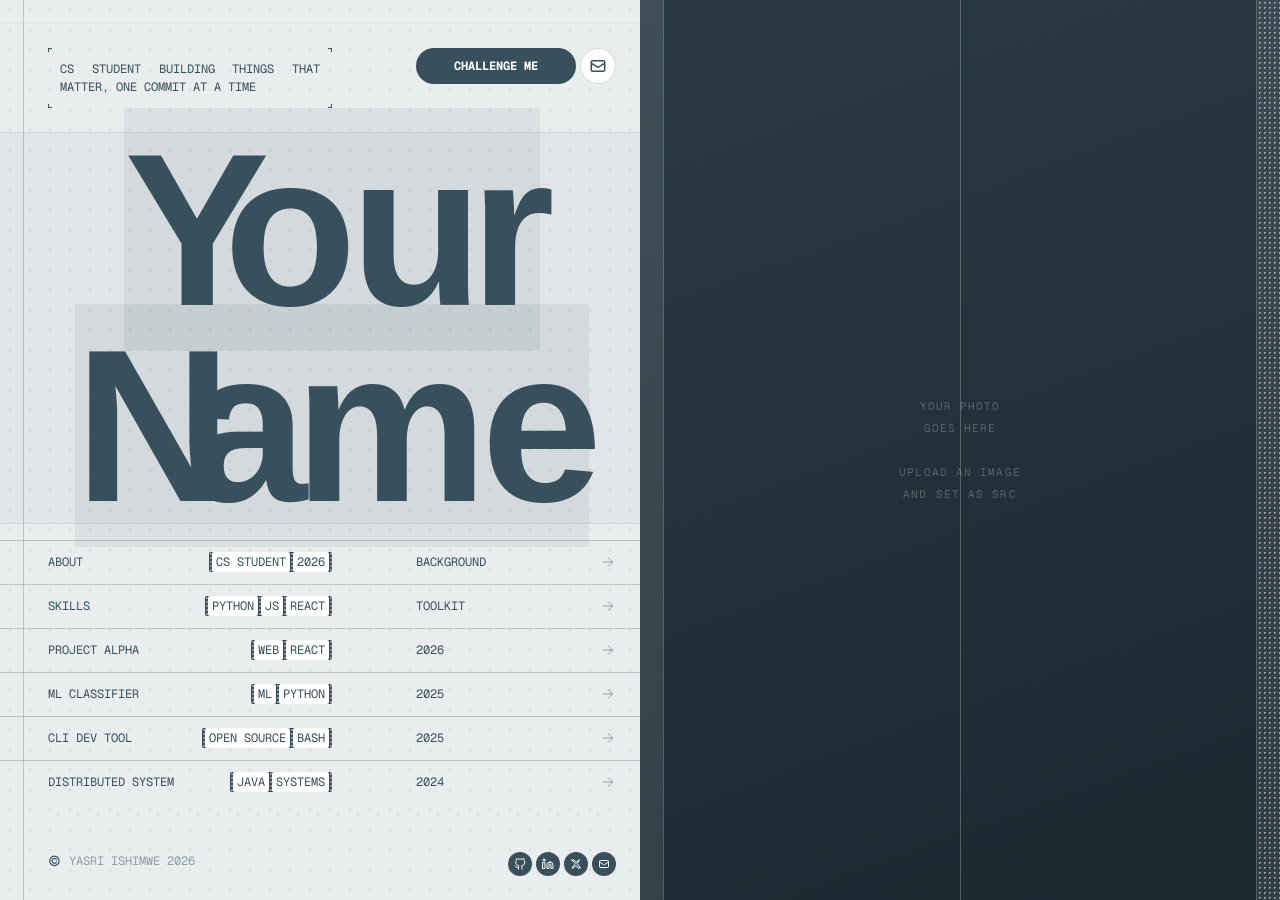
==== index.html @ 7a7bf0bd "Renamded from portfolio to index" ====
<!DOCTYPE html>
<html lang="en">
<head>
<meta charset="UTF-8">
<meta name="viewport" content="width=device-width">
<title>Your Name — Portfolio</title>
<link rel="preconnect" href="https://fonts.googleapis.com">
<link rel="preconnect" href="https://fonts.gstatic.com" crossorigin>
<link href="https://fonts.googleapis.com/css2?family=Inter+Display:ital,wght@0,400;0,600;1,400;1,600&family=Geist+Mono:wght@400;700&family=Inter:wght@400;500;600&display=swap" rel="stylesheet">
<style>
*, *::before, *::after { box-sizing: border-box; margin: 0; padding: 0; }

:root {
  --slate: rgb(56, 80, 92);       /* token-a2645a99 — the signature teal-slate */
  --white: rgb(255, 255, 255);    /* token-ccbbe51b */
  --bg-page: #e3e2e1;             /* outer page background */
  --bg-panel: var(--white);
  --near-black: #1a1a1a;          /* token-aa303802 */
  --border: rgba(56,80,92,0.1);
  --border-25: rgba(56,80,92,0.25);
  --font-display: 'Inter Display', sans-serif;
  --font-mono: 'Geist Mono', monospace;
  --font-body: 'Inter', sans-serif;
}

html, body {
  background: var(--bg-page);
  font-family: var(--font-body);
  -webkit-font-smoothing: antialiased;
  height: 100%;
}

/* ── OUTER WRAPPER ── */
.site {
  max-width: 1440px;
  min-height: 100vh;
  margin: 0 auto;
  background: var(--white);
  display: flex;
  flex-direction: column;
}

/* ── FIXED VIEWPORT FRAME ── */
.frame {
  height: 100vh;
  display: flex;
  flex-direction: row;
  overflow: hidden;
  position: relative;
}

/* ─── LEFT PANEL ─── */
.panel-left {
  width: 50%;
  background: var(--white);
  display: flex;
  flex-direction: column;
  justify-content: space-between;
  padding: 0 0 24px 0;
  position: relative;
  overflow: hidden;
  flex-shrink: 0;
}

/* Subtle dot-grid texture overlay */
.panel-left::before {
  content: '';
  position: absolute;
  inset: 0;
  background-image: radial-gradient(circle, rgba(56,80,92,0.12) 1px, transparent 1px);
  background-size: 20px 20px;
  pointer-events: none;
  z-index: 0;
}

/* Vertical divider lines inside left panel */
.grid-lines {
  position: absolute;
  inset: 0;
  pointer-events: none;
  z-index: 0;
  display: flex;
}
.grid-line { background: rgba(56,80,92,0.10); }
.gl-outer { width: 23px; }
.gl-thin { width: 1px; }
.gl-flex { flex: 1; }

/* ── TOP BAR ── */
.top-bar {
  position: relative;
  z-index: 1;
  height: 24px;
  display: flex;
  justify-content: flex-end;
  align-items: center;
  padding: 0 24px 0 0;
  border-bottom: 1px solid rgba(56,80,92,0.05);
}

/* ── HEADER AREA (tagline + buttons) ── */
.left-header {
  position: relative;
  z-index: 1;
  display: flex;
  flex-direction: row;
  justify-content: space-between;
  align-items: flex-start;
  padding: 24px 24px 0 48px;
  gap: 0;
}

.tagline-box {
  max-width: 50%;
  display: flex;
  align-items: center;
  padding: 12px;
  position: relative;
  flex: 1;
}

/* corner marks on tagline box */
.tagline-box::before,
.tagline-box::after,
.tagline-box .corner-br,
.tagline-box .corner-bl,
.tagline-box .corner-tr,
.tagline-box .corner-tl {
  content: '';
  position: absolute;
  background: var(--slate);
}
.tagline-box .corner-tl-h { top: 0; left: 0; height: 1px; width: 4px; position: absolute; background: var(--slate); }
.tagline-box .corner-tl-v { top: 0; left: 0; height: 4px; width: 1px; position: absolute; background: var(--slate); }
.tagline-box .corner-tr-h { top: 0; right: 0; height: 1px; width: 4px; position: absolute; background: var(--slate); }
.tagline-box .corner-tr-v { top: 0; right: 0; height: 4px; width: 1px; position: absolute; background: var(--slate); }
.tagline-box .corner-bl-h { bottom: 0; left: 0; height: 1px; width: 4px; position: absolute; background: var(--slate); }
.tagline-box .corner-bl-v { bottom: 0; left: 0; height: 4px; width: 1px; position: absolute; background: var(--slate); }
.tagline-box .corner-br-h { bottom: 0; right: 0; height: 1px; width: 4px; position: absolute; background: var(--slate); }
.tagline-box .corner-br-v { bottom: 0; right: 0; height: 4px; width: 1px; position: absolute; background: var(--slate); }

.tagline {
  font-family: var(--font-mono);
  font-size: 12px;
  line-height: 1.5;
  letter-spacing: 0em;
  text-transform: uppercase;
  color: var(--slate);
  text-align: justify;
}

.btn-group {
  display: flex;
  align-items: center;
  justify-content: flex-end;
  gap: 4px;
  width: 200px;
}

/* Primary pill button */
.btn-pill {
  display: inline-flex;
  align-items: center;
  justify-content: center;
  background: var(--slate);
  color: var(--white);
  border: none;
  border-radius: 788px;
  cursor: pointer;
  text-decoration: none;
  font-family: var(--font-mono);
  font-size: 12px;
  font-weight: 700;
  letter-spacing: 0em;
  text-transform: uppercase;
  padding: 0 16px;
  height: 36px;
  white-space: nowrap;
  transition: opacity 0.15s;
  flex: 1;
}

.btn-pill:hover { opacity: 0.82; }

/* Icon pill button */
.btn-icon {
  display: inline-flex;
  align-items: center;
  justify-content: center;
  background: var(--white);
  border: none;
  border-radius: 788px;
  width: 36px;
  height: 36px;
  cursor: pointer;
  text-decoration: none;
  flex-shrink: 0;
  transition: opacity 0.15s;
  position: relative;
  overflow: hidden;
  box-shadow: inset 0 0 0 1px rgba(56,80,92,0.2);
}

.btn-icon:hover { opacity: 0.72; }

.btn-icon svg {
  width: 18px;
  height: 18px;
  stroke: var(--slate);
  fill: none;
  stroke-width: 2;
  stroke-linecap: round;
  stroke-linejoin: round;
}

/* ── GIANT TITLE ── */
.title-wrap {
  position: relative;
  z-index: 1;
  display: flex;
  flex-direction: column;
  align-items: center;
  padding: 24px 23px 0 47px;
}

.title-bg {
  position: absolute;
  inset: 24px 0 0;
  background: rgba(56,80,92,0.05);
  overflow: hidden;
}

.title-bg::before {
  content: '';
  position: absolute;
  inset: 0;
  background-image: radial-gradient(circle, rgba(56,80,92,0.18) 1px, transparent 1px);
  background-size: 20px 20px;
  opacity: 0.35;
}

.title-bg-top { position: absolute; top: 0; left: 0; right: 0; height: 1px; background: rgba(56,80,92,0.1); }
.title-bg-bot { position: absolute; bottom: 0; left: 0; right: 0; height: 1px; background: rgba(56,80,92,0.1); }

.site-title {
  font-family: var(--font-display);
  font-size: clamp(100px, 17vw, 265px);
  font-weight: 600;
  letter-spacing: -0.06em;
  line-height: 0.9em;
  text-align: center;
  color: var(--slate);
  width: 111%;
  position: relative;
  z-index: 1;
  user-select: none;
  /* Trifold uses custom letter spacing on individual letters */
}

.site-title .t { letter-spacing: -0.21em; }
.site-title .r { letter-spacing: -0.03em; }
.site-title .f { letter-spacing: -0.07em; }
.site-title .d { letter-spacing: -0.03em; }

/* Highlight/mark background behind title text */
mark {
  background: rgba(56,80,92,0.08);
  color: inherit;
  padding: 0;
}

/* ── SECTION TABS (About / Skills / Projects / Contact) ── */
.section-tabs {
  position: relative;
  z-index: 2;
  display: flex;
  flex-direction: column;
  flex: 1;
  padding: 0 24px 0 48px;
  overflow: auto;
  scrollbar-width: none;
}

.section-tabs::-webkit-scrollbar { display: none; }

/* Spacer that pushes content to bottom */
.tabs-spacer { flex: 1; min-height: 0; }

/* ── NAV SECTION: section selector ── */
.section-nav {
  display: none; /* hidden, controlled by JS */
}

/* ── PROJECT / SECTION ROWS ── */
.entry-row {
  display: flex;
  flex-direction: row;
  justify-content: space-between;
  align-items: center;
  padding: 12px 0;
  cursor: pointer;
  text-decoration: none;
  position: relative;
  transition: background 0.12s;
}

.entry-row::before {
  content: '';
  position: absolute;
  top: 0; left: -48px; right: -24px;
  height: 1px;
  background: rgba(56,80,92,0.25);
}

/* Hover background shimmer (dot texture) */
.entry-row::after {
  content: '';
  position: absolute;
  inset: 0;
  left: -48px; right: -24px;
  background-image: radial-gradient(circle, rgba(56,80,92,0.12) 1px, transparent 1px);
  background-size: 20px 20px;
  opacity: 0;
  transition: opacity 0.15s;
  pointer-events: none;
}

.entry-row:hover::after { opacity: 1; }

.entry-left {
  display: flex;
  flex-direction: row;
  align-items: center;
  width: 50%;
  gap: 0;
}

.entry-name {
  font-family: var(--font-mono);
  font-size: 12px;
  text-transform: uppercase;
  color: var(--slate);
  letter-spacing: 0em;
  flex: 1;
}

/* Tag pills row */
.tag-row {
  display: inline-flex;
  align-items: center;
  gap: 0;
  background: var(--slate);
  border-radius: 2px;
  overflow: hidden;
}

.tag-sep {
  width: 3px;
  align-self: stretch;
  background-image: radial-gradient(circle, rgba(255,255,255,0.4) 1px, transparent 1px);
  background-size: 4px 4px;
  flex-shrink: 0;
}

.tag-pill {
  background: var(--white);
  border-radius: 2px;
  padding: 0 4px;
  height: 20px;
  display: inline-flex;
  align-items: center;
  font-family: var(--font-mono);
  font-size: 12px;
  text-transform: uppercase;
  color: var(--slate);
  white-space: nowrap;
}

.entry-right {
  display: flex;
  flex-direction: row;
  align-items: center;
  justify-content: flex-end;
  gap: 0;
  width: 200px;
}

.entry-year {
  font-family: var(--font-mono);
  font-size: 12px;
  text-transform: uppercase;
  color: var(--slate);
  letter-spacing: 0em;
  flex: 1;
}

.entry-arrow {
  width: 16px;
  height: 16px;
  opacity: 0.5;
  flex-shrink: 0;
}

.entry-arrow svg {
  width: 16px;
  height: 16px;
  stroke: var(--slate);
  fill: none;
  stroke-width: 1.5;
  stroke-linecap: round;
  stroke-linejoin: round;
}

/* ── FOOTER ── */
.panel-footer {
  position: relative;
  z-index: 1;
  width: 100%;
  padding: 0 24px 0 48px;
}

.footer-line {
  height: 24px;
  background-image: radial-gradient(circle, rgba(56,80,92,0.25) 1px, transparent 1px);
  background-size: 20px 20px;
  width: 100%;
  opacity: 0.5;
  margin-bottom: 0;
}

.footer-content {
  display: flex;
  flex-direction: row;
  justify-content: space-between;
  align-items: flex-start;
  padding: 24px 0 0;
}

.footer-left {
  display: flex;
  flex-direction: row;
  align-items: center;
  gap: 8px;
  flex: 1;
}

.footer-copy {
  font-family: var(--font-body);
  font-size: 14px;
  color: var(--slate);
}

.footer-name {
  font-family: var(--font-mono);
  font-size: 12px;
  text-transform: uppercase;
  color: var(--slate);
  opacity: 0.5;
}

.footer-icons {
  display: flex;
  flex-direction: row;
  align-items: center;
  gap: 4px;
  width: 200px;
  justify-content: flex-end;
}

.icon-pill {
  display: inline-flex;
  align-items: center;
  justify-content: center;
  width: 24px;
  height: 24px;
  background: var(--slate);
  border-radius: 788px;
  text-decoration: none;
  transition: opacity 0.15s;
  flex-shrink: 0;
}

.icon-pill:hover { opacity: 0.72; }

.icon-pill svg {
  width: 12px;
  height: 12px;
  stroke: var(--white);
  fill: none;
  stroke-width: 2;
  stroke-linecap: round;
  stroke-linejoin: round;
}

/* ─── RIGHT PANEL ─── */
.panel-right {
  width: 50%;
  position: relative;
  overflow: hidden;
  flex-shrink: 0;
  background: #000;
}

/* Grid overlay lines on right panel */
.right-grid {
  position: absolute;
  inset: 0;
  display: flex;
  z-index: 2;
  pointer-events: none;
}

.rg-outer { width: 23px; background: rgba(255,255,255,0.10); }
.rg-thin { width: 1px; background: rgba(255,255,255,0.25); }
.rg-flex { flex: 1; }
.rg-dots {
  background-image: radial-gradient(circle, rgba(255,255,255,0.5) 1px, transparent 1px);
  background-size: 5px 5px;
}

/* Full bleed image */
.right-image {
  position: absolute;
  inset: 0;
  z-index: 1;
}

.right-image img {
  width: 100%;
  height: 100%;
  object-fit: cover;
  object-position: center;
  display: block;
}

/* Image placeholder when no photo uploaded */
.right-placeholder {
  width: 100%;
  height: 100%;
  background: linear-gradient(160deg, #2a3a44 0%, #1a2830 100%);
  display: flex;
  align-items: center;
  justify-content: center;
}

.placeholder-text {
  font-family: var(--font-mono);
  font-size: 11px;
  text-transform: uppercase;
  letter-spacing: 0.1em;
  color: rgba(255,255,255,0.25);
  text-align: center;
  line-height: 2;
}

/* Bottom detail panel (slides up on project hover) */
.right-detail {
  position: absolute;
  bottom: 0; left: 0; right: 0;
  z-index: 4;
  background: var(--white);
  opacity: 0;
  transform: translateY(100%);
  transition: opacity 0.3s, transform 0.4s cubic-bezier(0.22,1,0.36,1);
  padding: 0 48px 0 48px;
}

.right-detail.visible {
  opacity: 1;
  transform: translateY(0);
}

.detail-top { height: 24px; background-image: radial-gradient(circle, rgba(56,80,92,0.25) 1px, transparent 1px); background-size: 20px 20px; opacity: 0.5; }

.detail-body {
  padding: 24px 0 0;
  display: flex;
  flex-direction: row;
  justify-content: space-between;
  align-items: flex-start;
}

.detail-desc {
  font-family: var(--font-mono);
  font-size: 12px;
  text-transform: uppercase;
  color: var(--slate);
  max-width: 55%;
  line-height: 1.5;
  text-align: justify;
}

.detail-contact {
  display: inline-flex;
  align-items: center;
  justify-content: center;
  background: var(--slate);
  color: var(--white);
  font-family: var(--font-mono);
  font-size: 12px;
  font-weight: 700;
  text-transform: uppercase;
  padding: 0 16px;
  height: 36px;
  border-radius: 788px;
  border: none;
  cursor: pointer;
  text-decoration: none;
  transition: opacity 0.15s;
}

.detail-contact:hover { opacity: 0.8; }

/* Scrolling project title repeater */
.title-repeater {
  padding: 48px 0 0;
  display: flex;
  flex-direction: column;
  gap: 0;
}

.title-divider { height: 2px; background: var(--slate); width: 100%; }

.repeating-title {
  font-family: var(--font-display);
  font-size: clamp(32px, 4.5vw, 96px);
  font-weight: 600;
  letter-spacing: -0.04em;
  line-height: 1.25em;
  color: var(--slate);
  padding: 24px 0;
  border-bottom: none;
  white-space: nowrap;
}

/* ── SECTION PAGES ── */
/* The left panel hosts scrollable section content below the project rows */
/* Shown via active-section switching */

.section-page {
  display: none;
  position: fixed;
  inset: 0;
  z-index: 50;
  background: var(--white);
  overflow: auto;
  animation: fadeIn 0.25s ease;
}

@keyframes fadeIn {
  from { opacity: 0; transform: translateY(8px); }
  to   { opacity: 1; transform: translateY(0); }
}

.section-page.open { display: flex; flex-direction: column; }

.page-header {
  display: flex;
  flex-direction: row;
  justify-content: space-between;
  align-items: center;
  padding: 24px 48px;
  border-bottom: 1px solid var(--border-25);
  flex-shrink: 0;
}

.page-back {
  display: inline-flex;
  align-items: center;
  gap: 8px;
  background: none;
  border: none;
  cursor: pointer;
  font-family: var(--font-mono);
  font-size: 12px;
  text-transform: uppercase;
  color: var(--slate);
  padding: 0;
  transition: opacity 0.15s;
}

.page-back:hover { opacity: 0.6; }

.page-back svg {
  width: 14px; height: 14px;
  stroke: var(--slate); fill: none;
  stroke-width: 2; stroke-linecap: round; stroke-linejoin: round;
}

.page-title-mono {
  font-family: var(--font-mono);
  font-size: 12px;
  text-transform: uppercase;
  color: var(--slate);
  opacity: 0.5;
}

.page-body { flex: 1; padding: 0 48px 48px; }

/* About page */
.about-grid {
  display: grid;
  grid-template-columns: 1fr 1fr;
  gap: 64px;
  padding-top: 48px;
  align-items: start;
}

.about-big-title {
  font-family: var(--font-display);
  font-size: clamp(48px, 8vw, 96px);
  font-weight: 600;
  letter-spacing: -0.04em;
  line-height: 1.25em;
  color: var(--slate);
  margin-bottom: 32px;
}

.about-body {
  font-family: var(--font-mono);
  font-size: 12px;
  text-transform: uppercase;
  color: var(--slate);
  line-height: 1.5;
  text-align: justify;
}

.about-table { width: 100%; margin-top: 32px; }

.about-row {
  display: flex;
  justify-content: space-between;
  align-items: baseline;
  padding: 12px 0;
  border-bottom: 1px solid var(--border-25);
}

.about-row:first-child { border-top: 1px solid var(--border-25); }

.about-key {
  font-family: var(--font-mono);
  font-size: 12px;
  text-transform: uppercase;
  color: rgba(56,80,92,0.5);
}

.about-val {
  font-family: var(--font-mono);
  font-size: 12px;
  text-transform: uppercase;
  color: var(--slate);
  text-align: right;
}

/* Skills page */
.skills-list { padding-top: 0; }

.skill-entry {
  display: flex;
  flex-direction: row;
  justify-content: space-between;
  align-items: center;
  padding: 16px 0;
  border-bottom: 1px solid var(--border-25);
}

.skill-entry:first-child { border-top: 1px solid var(--border-25); margin-top: 48px; }

.skill-name {
  font-family: var(--font-mono);
  font-size: 12px;
  text-transform: uppercase;
  color: var(--slate);
  flex: 1;
}

.skill-tags { display: flex; gap: 4px; flex-wrap: wrap; justify-content: flex-end; }

/* Challenge / contact page */
.challenge-layout {
  display: grid;
  grid-template-columns: 1fr 1fr;
  gap: 64px;
  padding-top: 48px;
  align-items: start;
}

.challenge-big-title {
  font-family: var(--font-display);
  font-size: clamp(48px, 8vw, 96px);
  font-weight: 600;
  letter-spacing: -0.04em;
  line-height: 1.25em;
  color: var(--slate);
  margin-bottom: 24px;
}

.challenge-sub {
  font-family: var(--font-mono);
  font-size: 12px;
  text-transform: uppercase;
  color: rgba(56,80,92,0.6);
  line-height: 1.5;
  margin-bottom: 32px;
}

.form-field { margin-bottom: 16px; }

.form-label {
  display: block;
  font-family: var(--font-mono);
  font-size: 11px;
  text-transform: uppercase;
  color: rgba(56,80,92,0.5);
  margin-bottom: 6px;
  letter-spacing: 0.04em;
}

.form-input, .form-textarea {
  width: 100%;
  background: transparent;
  border: 1px solid var(--border-25);
  border-radius: 0;
  padding: 10px 12px;
  font-family: var(--font-mono);
  font-size: 12px;
  text-transform: uppercase;
  color: var(--slate);
  outline: none;
  transition: border-color 0.15s;
  resize: none;
  -webkit-appearance: none;
}

.form-input:focus, .form-textarea:focus {
  border-color: var(--slate);
}

.form-textarea { min-height: 100px; }

/* ── MOBILE ── */
@media (max-width: 900px) {
  .frame { flex-direction: column; height: auto; overflow: visible; }
  .panel-left { width: 100%; min-height: auto; }
  .panel-right { width: 100%; height: 60vw; min-height: 300px; }
  .site-title { font-size: clamp(56px, 18vw, 140px); }
  .about-grid, .challenge-layout { grid-template-columns: 1fr; gap: 32px; }
  .left-header { padding: 24px 24px 0; }
  .panel-footer { padding: 0 24px; }
  .section-tabs { padding: 0 24px; }
  .title-wrap { padding: 24px 24px 0; }
  .entry-row::before { left: -24px; right: -24px; }
  .entry-row::after { left: -24px; right: -24px; }
  .page-header { padding: 24px; }
  .page-body { padding: 0 24px 48px; }
}

@media (prefers-reduced-motion: reduce) {
  .right-detail { transition: none; }
  .section-page { animation: none; }
}
</style>
</head>
<body>
<div class="site">
<div class="frame">

  <!-- ══ LEFT PANEL ══ -->
  <section class="panel-left">
    <!-- Background grid lines -->
    <div class="grid-lines" aria-hidden="true">
      <div class="grid-line gl-outer"></div>
      <div class="grid-line gl-thin" style="background:rgba(56,80,92,0.35)"></div>
      <div class="grid-line gl-flex"></div>
      <div class="grid-line gl-thin"></div>
      <div class="grid-line gl-flex"></div>
      <div class="grid-line gl-thin"></div>
      <div class="grid-line gl-outer"></div>
    </div>

    <!-- Top spacer bar -->
    <div class="top-bar" aria-hidden="true"></div>

    <!-- Header: tagline + CTA buttons -->
    <div class="left-header">
      <div class="tagline-box">
        <span class="corner-tl-h" aria-hidden="true"></span>
        <span class="corner-tl-v" aria-hidden="true"></span>
        <span class="corner-tr-h" aria-hidden="true"></span>
        <span class="corner-tr-v" aria-hidden="true"></span>
        <span class="corner-bl-h" aria-hidden="true"></span>
        <span class="corner-bl-v" aria-hidden="true"></span>
        <span class="corner-br-h" aria-hidden="true"></span>
        <span class="corner-br-v" aria-hidden="true"></span>
        <p class="tagline">CS Student building things that matter, one commit at a time</p>
      </div>
      <div class="btn-group">
        <a class="btn-pill" href="#" onclick="openSection('challenge'); return false;">Challenge Me</a>
        <a class="btn-icon" href="mailto:ishimweyasri@gmail.com" title="Email">
          <svg viewBox="0 0 24 24"><path d="M3 8l7.89 5.26a2 2 0 002.22 0L21 8M5 19h14a2 2 0 002-2V7a2 2 0 00-2-2H5a2 2 0 00-2 2v10a2 2 0 002 2z"/></svg>
        </a>
      </div>
    </div>

    <!-- Giant title -->
    <div class="title-wrap">
      <div class="title-bg" aria-hidden="true">
        <div class="title-bg-top"></div>
        <div class="title-bg-bot"></div>
      </div>
      <h1 class="site-title" aria-label="Name">
        <mark><span class="t">Y</span><span class="r">o</span>u<span class="f">r</span> <span class="t">N</span>a<span class="d">m</span>e</mark>
      </h1>
    </div>

    <!-- Section entry rows -->
    <div class="section-tabs">
      <div class="tabs-spacer"></div>

      <!-- About row -->
      <div class="entry-row" onclick="openSection('about')" tabindex="0" role="button" aria-label="About section">
        <div class="entry-left">
          <span class="entry-name">About</span>
          <div class="tag-row">
            <div class="tag-sep"></div>
            <span class="tag-pill">CS Student</span>
            <div class="tag-sep"></div>
            <span class="tag-pill">2026</span>
            <div class="tag-sep"></div>
          </div>
        </div>
        <div class="entry-right">
          <span class="entry-year">Background</span>
          <span class="entry-arrow"><svg viewBox="0 0 24 24"><path d="M5 12h14M12 5l7 7-7 7"/></svg></span>
        </div>
      </div>

      <!-- Skills row -->
      <div class="entry-row" onclick="openSection('skills')" tabindex="0" role="button" aria-label="Skills section">
        <div class="entry-left">
          <span class="entry-name">Skills</span>
          <div class="tag-row">
            <div class="tag-sep"></div>
            <span class="tag-pill">Python</span>
            <div class="tag-sep"></div>
            <span class="tag-pill">JS</span>
            <div class="tag-sep"></div>
            <span class="tag-pill">React</span>
            <div class="tag-sep"></div>
          </div>
        </div>
        <div class="entry-right">
          <span class="entry-year">Toolkit</span>
          <span class="entry-arrow"><svg viewBox="0 0 24 24"><path d="M5 12h14M12 5l7 7-7 7"/></svg></span>
        </div>
      </div>

      <!-- Project 1 -->
      <div class="entry-row" data-idx="0" onclick="showProject(0)" tabindex="0" role="button" aria-label="Project Alpha">
        <div class="entry-left">
          <span class="entry-name">Project Alpha</span>
          <div class="tag-row">
            <div class="tag-sep"></div>
            <span class="tag-pill">Web</span>
            <div class="tag-sep"></div>
            <span class="tag-pill">React</span>
            <div class="tag-sep"></div>
          </div>
        </div>
        <div class="entry-right">
          <span class="entry-year">2026</span>
          <span class="entry-arrow"><svg viewBox="0 0 24 24"><path d="M5 12h14M12 5l7 7-7 7"/></svg></span>
        </div>
      </div>

      <!-- Project 2 -->
      <div class="entry-row" data-idx="1" onclick="showProject(1)" tabindex="0" role="button" aria-label="ML Classifier">
        <div class="entry-left">
          <span class="entry-name">ML Classifier</span>
          <div class="tag-row">
            <div class="tag-sep"></div>
            <span class="tag-pill">ML</span>
            <div class="tag-sep"></div>
            <span class="tag-pill">Python</span>
            <div class="tag-sep"></div>
          </div>
        </div>
        <div class="entry-right">
          <span class="entry-year">2025</span>
          <span class="entry-arrow"><svg viewBox="0 0 24 24"><path d="M5 12h14M12 5l7 7-7 7"/></svg></span>
        </div>
      </div>

      <!-- Project 3 -->
      <div class="entry-row" data-idx="2" onclick="showProject(2)" tabindex="0" role="button" aria-label="CLI Dev Tool">
        <div class="entry-left">
          <span class="entry-name">CLI Dev Tool</span>
          <div class="tag-row">
            <div class="tag-sep"></div>
            <span class="tag-pill">Open Source</span>
            <div class="tag-sep"></div>
            <span class="tag-pill">Bash</span>
            <div class="tag-sep"></div>
          </div>
        </div>
        <div class="entry-right">
          <span class="entry-year">2025</span>
          <span class="entry-arrow"><svg viewBox="0 0 24 24"><path d="M5 12h14M12 5l7 7-7 7"/></svg></span>
        </div>
      </div>

      <!-- Project 4 -->
      <div class="entry-row" data-idx="3" onclick="showProject(3)" tabindex="0" role="button" aria-label="Distributed System">
        <div class="entry-left">
          <span class="entry-name">Distributed System</span>
          <div class="tag-row">
            <div class="tag-sep"></div>
            <span class="tag-pill">Java</span>
            <div class="tag-sep"></div>
            <span class="tag-pill">Systems</span>
            <div class="tag-sep"></div>
          </div>
        </div>
        <div class="entry-right">
          <span class="entry-year">2024</span>
          <span class="entry-arrow"><svg viewBox="0 0 24 24"><path d="M5 12h14M12 5l7 7-7 7"/></svg></span>
        </div>
      </div>

    </div><!-- /section-tabs -->

    <!-- Footer -->
    <footer class="panel-footer">
      <div class="footer-line" aria-hidden="true"></div>
      <div class="footer-content">
        <div class="footer-left">
          <span class="footer-copy">©</span>
          <span class="footer-name">Yasri Ishimwe 2026</span>
        </div>
        <div class="footer-icons">
          <a class="icon-pill" href="https://github.com/RdmEngineer" target="_blank" rel="noopener" title="GitHub">
            <svg viewBox="0 0 24 24"><path d="M9 19c-5 1.5-5-2.5-7-3m14 6v-3.87a3.37 3.37 0 00-.94-2.61c3.14-.35 6.44-1.54 6.44-7A5.44 5.44 0 0020 4.77 5.07 5.07 0 0019.91 1S18.73.65 16 2.48a13.38 13.38 0 00-7 0C6.27.65 5.09 1 5.09 1A5.07 5.07 0 005 4.77a5.44 5.44 0 00-1.5 3.78c0 5.42 3.3 6.61 6.44 7A3.37 3.37 0 009 18.13V22"/></svg>
          </a>
          <a class="icon-pill" href="https://linkedin.com/yasri-ishimwe" target="_blank" rel="noopener" title="LinkedIn">
            <svg viewBox="0 0 24 24"><path d="M16 8a6 6 0 016 6v7h-4v-7a2 2 0 00-2-2 2 2 0 00-2 2v7h-4v-7a6 6 0 016-6zM2 9h4v12H2z"/><circle cx="4" cy="4" r="2"/></svg>
          </a>
          <a class="icon-pill" href="https://x.com/" target="_blank" rel="noopener" title="X / Twitter">
            <svg viewBox="0 0 24 24"><path d="M4 4l6.5 7L4 20h3l5-5.5 4 5.5h5l-7-9.5L19.5 4H17l-4.5 5L8 4H4z"/></svg>
          </a>
          <a class="icon-pill" href="mailto:ishimweyasri@gmail.com" title="Email">
            <svg viewBox="0 0 24 24"><path d="M3 8l7.89 5.26a2 2 0 002.22 0L21 8M5 19h14a2 2 0 002-2V7a2 2 0 00-2-2H5a2 2 0 00-2 2v10a2 2 0 002 2z"/></svg>
          </a>
        </div>
      </div>
    </footer>

  </section><!-- /panel-left -->

  <!-- ══ RIGHT PANEL ══ -->
  <div class="panel-right">
    <!-- Background image -->
    <div class="right-image">
      <!-- Replace src with your photo path once uploaded -->
      <div class="right-placeholder">
        <p class="placeholder-text">Your photo<br>goes here<br><br>Upload an image<br>and set as src</p>
      </div>
    </div>

    <!-- Grid overlay (matches original) -->
    <div class="right-grid" aria-hidden="true">
      <div class="rg-outer"></div>
      <div class="rg-thin"></div>
      <div class="rg-flex"></div>
      <div class="rg-thin"></div>
      <div class="rg-flex"></div>
      <div class="rg-thin"></div>
      <div class="rg-outer rg-dots"></div>
    </div>

    <!-- Detail panel (slides up when project clicked) -->
    <div class="right-detail" id="right-detail" aria-live="polite">
      <div class="detail-top" aria-hidden="true"></div>
      <div class="detail-body">
        <p class="detail-desc" id="detail-desc">Select a project to see details.</p>
        <a class="detail-contact" id="detail-link" href="#" target="_blank" rel="noopener">View Project →</a>
      </div>
      <div class="title-repeater" id="title-repeater" aria-hidden="true"></div>
    </div>
  </div>

</div><!-- /frame -->
</div><!-- /site -->

<!-- ══ SECTION PAGES ══ -->

<!-- About -->
<div class="section-page" id="page-about" role="dialog" aria-modal="true" aria-label="About">
  <div class="page-header">
    <button class="page-back" onclick="closeSection()" aria-label="Go back">
      <svg viewBox="0 0 24 24"><path d="M19 12H5M12 5l-7 7 7 7"/></svg>
      Back
    </button>
    <span class="page-title-mono">01 / About</span>
  </div>
  <div class="page-body">
    <div class="about-grid">
      <div>
        <h2 class="about-big-title">Who I Am.</h2>
        <p class="about-body">I'm <strong>Your Name</strong>, a Computer Science student at <strong>Your University</strong> in my final year. I'm drawn to the place where engineering meets real-world impact — where a clean solution to a messy problem makes something genuinely better.<br><br>I gravitate toward web development, algorithms, and anything that challenges me to think differently. I believe software at its best is invisible — it just works.<br><br>Outside the editor, I'm drawn to competitive programming, reading about system design, and contributing to open source wherever I can.</p>
      </div>
      <div>
        <div class="about-table">
          <div class="about-row"><span class="about-key">University</span><span class="about-val">Your University</span></div>
          <div class="about-row"><span class="about-key">Degree</span><span class="about-val">BSc Computer Science</span></div>
          <div class="about-row"><span class="about-key">Year</span><span class="about-val">3rd Year · 2026</span></div>
          <div class="about-row"><span class="about-key">Based in</span><span class="about-val">Your City</span></div>
          <div class="about-row"><span class="about-key">Status</span><span class="about-val" style="color:rgb(56,80,92);font-weight:700">Open to internships</span></div>
          <div class="about-row"><span class="about-key">Interests</span><span class="about-val">Compilers · Systems · OSS</span></div>
          <div class="about-row"><span class="about-key">Languages</span><span class="about-val">English · Other</span></div>
        </div>
      </div>
    </div>
  </div>
</div>

<!-- Skills -->
<div class="section-page" id="page-skills" role="dialog" aria-modal="true" aria-label="Skills">
  <div class="page-header">
    <button class="page-back" onclick="closeSection()" aria-label="Go back">
      <svg viewBox="0 0 24 24"><path d="M19 12H5M12 5l-7 7 7 7"/></svg>
      Back
    </button>
    <span class="page-title-mono">02 / Skills</span>
  </div>
  <div class="page-body">
    <div class="skills-list">
      <div class="skill-entry">
        <span class="skill-name">Python</span>
        <div class="skill-tags">
          <span class="tag-pill" style="background:var(--slate);color:var(--white)">ML</span>
          <span class="tag-pill" style="background:var(--slate);color:var(--white)">Scripting</span>
          <span class="tag-pill" style="background:var(--slate);color:var(--white)">Data</span>
        </div>
      </div>
      <div class="skill-entry">
        <span class="skill-name">JavaScript / TypeScript</span>
        <div class="skill-tags">
          <span class="tag-pill" style="background:var(--slate);color:var(--white)">Frontend</span>
          <span class="tag-pill" style="background:var(--slate);color:var(--white)">Node.js</span>
        </div>
      </div>
      <div class="skill-entry">
        <span class="skill-name">React</span>
        <div class="skill-tags">
          <span class="tag-pill" style="background:var(--slate);color:var(--white)">UI</span>
          <span class="tag-pill" style="background:var(--slate);color:var(--white)">Hooks</span>
          <span class="tag-pill" style="background:var(--slate);color:var(--white)">State</span>
        </div>
      </div>
      <div class="skill-entry">
        <span class="skill-name">SQL & Databases</span>
        <div class="skill-tags">
          <span class="tag-pill" style="background:var(--slate);color:var(--white)">PostgreSQL</span>
          <span class="tag-pill" style="background:var(--slate);color:var(--white)">SQLite</span>
        </div>
      </div>
      <div class="skill-entry">
        <span class="skill-name">Algorithms & DSA</span>
        <div class="skill-tags">
          <span class="tag-pill" style="background:var(--slate);color:var(--white)">Graphs</span>
          <span class="tag-pill" style="background:var(--slate);color:var(--white)">DP</span>
          <span class="tag-pill" style="background:var(--slate);color:var(--white)">Competitive</span>
        </div>
      </div>
      <div class="skill-entry">
        <span class="skill-name">Git & Collaboration</span>
        <div class="skill-tags">
          <span class="tag-pill" style="background:var(--slate);color:var(--white)">GitHub</span>
          <span class="tag-pill" style="background:var(--slate);color:var(--white)">PR Workflows</span>
        </div>
      </div>
      <div class="skill-entry">
        <span class="skill-name">Java</span>
        <div class="skill-tags">
          <span class="tag-pill" style="background:var(--slate);color:var(--white)">OOP</span>
          <span class="tag-pill" style="background:var(--slate);color:var(--white)">Concurrency</span>
        </div>
      </div>
    </div>
  </div>
</div>

<!-- Challenge Me -->
<div class="section-page" id="page-challenge" role="dialog" aria-modal="true" aria-label="Challenge Me">
  <div class="page-header">
    <button class="page-back" onclick="closeSection()" aria-label="Go back">
      <svg viewBox="0 0 24 24"><path d="M19 12H5M12 5l-7 7 7 7"/></svg>
      Back
    </button>
    <span class="page-title-mono">04 / Contact</span>
  </div>
  <div class="page-body">
    <div class="challenge-layout">
      <div>
        <h2 class="challenge-big-title">Got a hard problem?</h2>
        <p class="challenge-sub">Whether it's an internship, a collab, or a puzzle you think can't be solved — drop it here. I reply within 24 hours.</p>
      </div>
      <form onsubmit="submitForm(event)">
        <div class="form-field">
          <label class="form-label" for="cf-name">Your Name</label>
          <input class="form-input" id="cf-name" type="text" placeholder="Jane Smith" required>
        </div>
        <div class="form-field">
          <label class="form-label" for="cf-email">Email</label>
          <input class="form-input" id="cf-email" type="email" placeholder="jane@company.com" required>
        </div>
        <div class="form-field">
          <label class="form-label" for="cf-msg">The Challenge</label>
          <textarea class="form-textarea" id="cf-msg" placeholder="Describe the problem, the opportunity, or the idea..." required></textarea>
        </div>
        <button class="btn-pill" type="submit" id="form-submit" style="width:auto;padding:0 24px;">Send →</button>
      </form>
    </div>
  </div>
</div>

<script>
  // Project data
  const projects = [
    {
      name: 'Project Alpha',
      desc: 'A full-stack web app that solves a real problem. Built with React on the frontend and Node.js on the backend. Focused on clean UX and performance under load.',
      url: '#',
      link: 'View Project →'
    },
    {
      name: 'ML Classifier',
      desc: 'Trained a multi-class classifier on a custom dataset, achieving 94% accuracy. Explored feature engineering, cross-validation, and model interpretability.',
      url: '#',
      link: 'View on GitHub →'
    },
    {
      name: 'CLI Dev Tool',
      desc: 'A command-line tool that automated a repetitive dev workflow, saving hours per week. Published as open source with docs and a test suite.',
      url: '#',
      link: 'View on GitHub →'
    },
    {
      name: 'Distributed System',
      desc: 'Designed and implemented a fault-tolerant distributed system — part of advanced coursework. Covered leader election, replication, and network partitions.',
      url: '#',
      link: 'View Report →'
    }
  ];

  let activeProject = -1;

  function showProject(idx) {
    const detail = document.getElementById('right-detail');
    const desc = document.getElementById('detail-desc');
    const link = document.getElementById('detail-link');
    const repeater = document.getElementById('title-repeater');

    const p = projects[idx];
    desc.textContent = p.desc;
    link.textContent = p.link;
    link.href = p.url;

    // Build repeating title (9 lines like original)
    repeater.innerHTML = `<div class="title-divider"></div>` +
      Array(9).fill(`<p class="repeating-title">${p.name}</p><div class="title-divider"></div>`).join('');

    // Highlight active row
    document.querySelectorAll('.entry-row[data-idx]').forEach((r, i) => {
      r.style.background = i === idx ? 'rgba(56,80,92,0.06)' : '';
    });

    activeProject = idx;
    detail.classList.add('visible');
  }

  function openSection(id) {
    const page = document.getElementById('page-' + id);
    if (page) {
      page.classList.add('open');
      page.focus();
    }
  }

  function closeSection() {
    document.querySelectorAll('.section-page.open').forEach(p => p.classList.remove('open'));
  }

  // Keyboard accessibility for entry rows
  document.querySelectorAll('.entry-row').forEach(row => {
    row.addEventListener('keydown', e => {
      if (e.key === 'Enter' || e.key === ' ') {
        e.preventDefault();
        row.click();
      }
    });
  });

  // Close section on Escape
  document.addEventListener('keydown', e => {
    if (e.key === 'Escape') closeSection();
  });

  function submitForm(e) {
    e.preventDefault();
    const btn = document.getElementById('form-submit');
    btn.textContent = 'Sent ✓';
    btn.style.background = 'rgb(42,157,92)';
    btn.disabled = true;
    setTimeout(() => {
      btn.textContent = 'Send →';
      btn.style.background = '';
      btn.disabled = false;
      e.target.reset();
    }, 3000);
  }
</script>
</body>
</html>
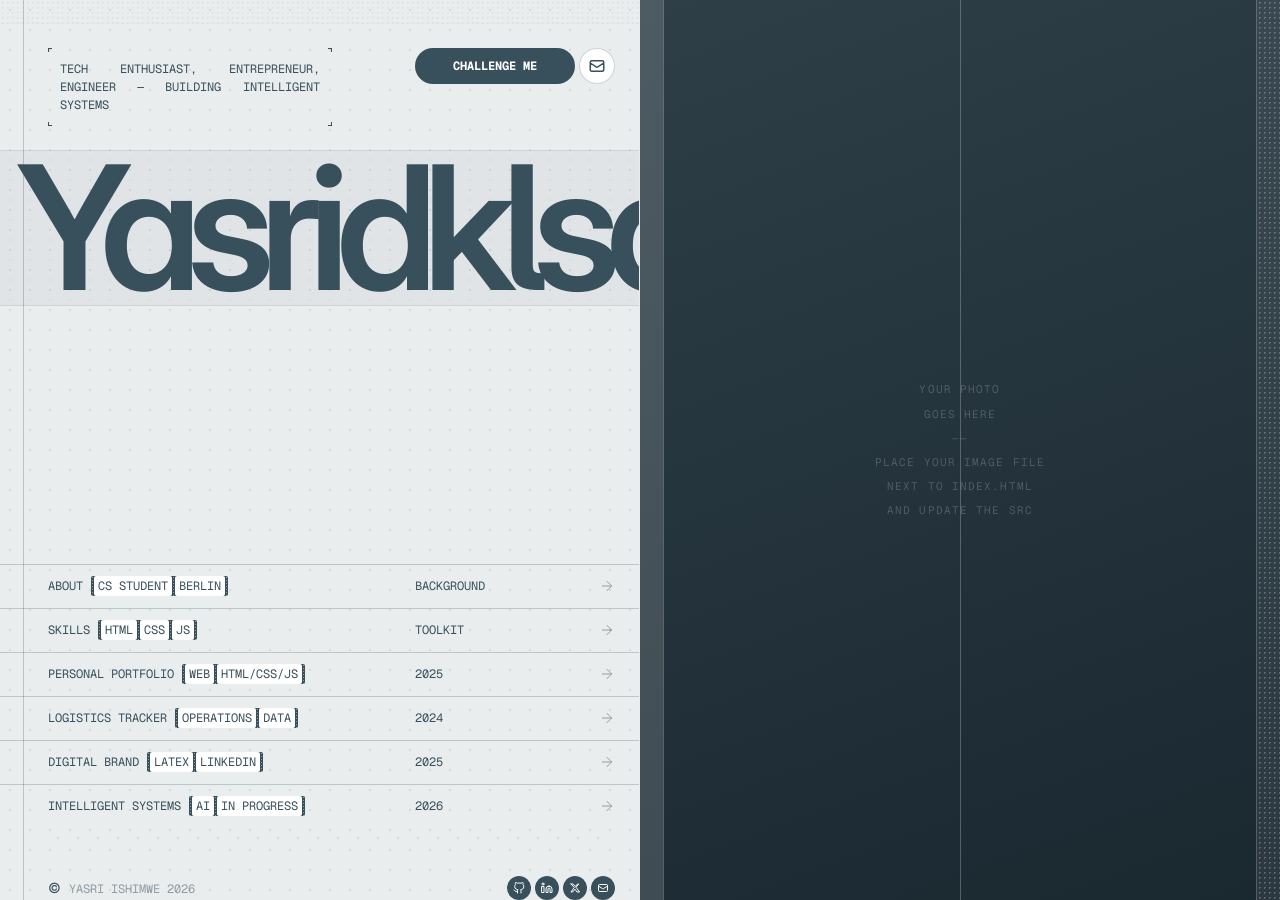
==== commit 3ac0b000: "First version published" ====
--- a/index.html
+++ b/index.html
@@ -1,1054 +1,266 @@
 <!DOCTYPE html>
 <html lang="en">
 <head>
-<meta charset="UTF-8">
-<meta name="viewport" content="width=device-width">
-<title>Your Name — Portfolio</title>
-<link rel="preconnect" href="https://fonts.googleapis.com">
-<link rel="preconnect" href="https://fonts.gstatic.com" crossorigin>
-<link href="https://fonts.googleapis.com/css2?family=Inter+Display:ital,wght@0,400;0,600;1,400;1,600&family=Geist+Mono:wght@400;700&family=Inter:wght@400;500;600&display=swap" rel="stylesheet">
-<style>
-*, *::before, *::after { box-sizing: border-box; margin: 0; padding: 0; }
-
-:root {
-  --slate: rgb(56, 80, 92);       /* token-a2645a99 — the signature teal-slate */
-  --white: rgb(255, 255, 255);    /* token-ccbbe51b */
-  --bg-page: #e3e2e1;             /* outer page background */
-  --bg-panel: var(--white);
-  --near-black: #1a1a1a;          /* token-aa303802 */
-  --border: rgba(56,80,92,0.1);
-  --border-25: rgba(56,80,92,0.25);
-  --font-display: 'Inter Display', sans-serif;
-  --font-mono: 'Geist Mono', monospace;
-  --font-body: 'Inter', sans-serif;
-}
-
-html, body {
-  background: var(--bg-page);
-  font-family: var(--font-body);
-  -webkit-font-smoothing: antialiased;
-  height: 100%;
-}
-
-/* ── OUTER WRAPPER ── */
-.site {
-  max-width: 1440px;
-  min-height: 100vh;
-  margin: 0 auto;
-  background: var(--white);
-  display: flex;
-  flex-direction: column;
-}
-
-/* ── FIXED VIEWPORT FRAME ── */
-.frame {
-  height: 100vh;
-  display: flex;
-  flex-direction: row;
-  overflow: hidden;
-  position: relative;
-}
-
-/* ─── LEFT PANEL ─── */
-.panel-left {
-  width: 50%;
-  background: var(--white);
-  display: flex;
-  flex-direction: column;
-  justify-content: space-between;
-  padding: 0 0 24px 0;
-  position: relative;
-  overflow: hidden;
-  flex-shrink: 0;
-}
-
-/* Subtle dot-grid texture overlay */
-.panel-left::before {
-  content: '';
-  position: absolute;
-  inset: 0;
-  background-image: radial-gradient(circle, rgba(56,80,92,0.12) 1px, transparent 1px);
-  background-size: 20px 20px;
-  pointer-events: none;
-  z-index: 0;
-}
-
-/* Vertical divider lines inside left panel */
-.grid-lines {
-  position: absolute;
-  inset: 0;
-  pointer-events: none;
-  z-index: 0;
-  display: flex;
-}
-.grid-line { background: rgba(56,80,92,0.10); }
-.gl-outer { width: 23px; }
-.gl-thin { width: 1px; }
-.gl-flex { flex: 1; }
-
-/* ── TOP BAR ── */
-.top-bar {
-  position: relative;
-  z-index: 1;
-  height: 24px;
-  display: flex;
-  justify-content: flex-end;
-  align-items: center;
-  padding: 0 24px 0 0;
-  border-bottom: 1px solid rgba(56,80,92,0.05);
-}
-
-/* ── HEADER AREA (tagline + buttons) ── */
-.left-header {
-  position: relative;
-  z-index: 1;
-  display: flex;
-  flex-direction: row;
-  justify-content: space-between;
-  align-items: flex-start;
-  padding: 24px 24px 0 48px;
-  gap: 0;
-}
-
-.tagline-box {
-  max-width: 50%;
-  display: flex;
-  align-items: center;
-  padding: 12px;
-  position: relative;
-  flex: 1;
-}
-
-/* corner marks on tagline box */
-.tagline-box::before,
-.tagline-box::after,
-.tagline-box .corner-br,
-.tagline-box .corner-bl,
-.tagline-box .corner-tr,
-.tagline-box .corner-tl {
-  content: '';
-  position: absolute;
-  background: var(--slate);
-}
-.tagline-box .corner-tl-h { top: 0; left: 0; height: 1px; width: 4px; position: absolute; background: var(--slate); }
-.tagline-box .corner-tl-v { top: 0; left: 0; height: 4px; width: 1px; position: absolute; background: var(--slate); }
-.tagline-box .corner-tr-h { top: 0; right: 0; height: 1px; width: 4px; position: absolute; background: var(--slate); }
-.tagline-box .corner-tr-v { top: 0; right: 0; height: 4px; width: 1px; position: absolute; background: var(--slate); }
-.tagline-box .corner-bl-h { bottom: 0; left: 0; height: 1px; width: 4px; position: absolute; background: var(--slate); }
-.tagline-box .corner-bl-v { bottom: 0; left: 0; height: 4px; width: 1px; position: absolute; background: var(--slate); }
-.tagline-box .corner-br-h { bottom: 0; right: 0; height: 1px; width: 4px; position: absolute; background: var(--slate); }
-.tagline-box .corner-br-v { bottom: 0; right: 0; height: 4px; width: 1px; position: absolute; background: var(--slate); }
-
-.tagline {
-  font-family: var(--font-mono);
-  font-size: 12px;
-  line-height: 1.5;
-  letter-spacing: 0em;
-  text-transform: uppercase;
-  color: var(--slate);
-  text-align: justify;
-}
-
-.btn-group {
-  display: flex;
-  align-items: center;
-  justify-content: flex-end;
-  gap: 4px;
-  width: 200px;
-}
-
-/* Primary pill button */
-.btn-pill {
-  display: inline-flex;
-  align-items: center;
-  justify-content: center;
-  background: var(--slate);
-  color: var(--white);
-  border: none;
-  border-radius: 788px;
-  cursor: pointer;
-  text-decoration: none;
-  font-family: var(--font-mono);
-  font-size: 12px;
-  font-weight: 700;
-  letter-spacing: 0em;
-  text-transform: uppercase;
-  padding: 0 16px;
-  height: 36px;
-  white-space: nowrap;
-  transition: opacity 0.15s;
-  flex: 1;
-}
-
-.btn-pill:hover { opacity: 0.82; }
-
-/* Icon pill button */
-.btn-icon {
-  display: inline-flex;
-  align-items: center;
-  justify-content: center;
-  background: var(--white);
-  border: none;
-  border-radius: 788px;
-  width: 36px;
-  height: 36px;
-  cursor: pointer;
-  text-decoration: none;
-  flex-shrink: 0;
-  transition: opacity 0.15s;
-  position: relative;
-  overflow: hidden;
-  box-shadow: inset 0 0 0 1px rgba(56,80,92,0.2);
-}
-
-.btn-icon:hover { opacity: 0.72; }
-
-.btn-icon svg {
-  width: 18px;
-  height: 18px;
-  stroke: var(--slate);
-  fill: none;
-  stroke-width: 2;
-  stroke-linecap: round;
-  stroke-linejoin: round;
-}
-
-/* ── GIANT TITLE ── */
-.title-wrap {
-  position: relative;
-  z-index: 1;
-  display: flex;
-  flex-direction: column;
-  align-items: center;
-  padding: 24px 23px 0 47px;
-}
-
-.title-bg {
-  position: absolute;
-  inset: 24px 0 0;
-  background: rgba(56,80,92,0.05);
-  overflow: hidden;
-}
-
-.title-bg::before {
-  content: '';
-  position: absolute;
-  inset: 0;
-  background-image: radial-gradient(circle, rgba(56,80,92,0.18) 1px, transparent 1px);
-  background-size: 20px 20px;
-  opacity: 0.35;
-}
-
-.title-bg-top { position: absolute; top: 0; left: 0; right: 0; height: 1px; background: rgba(56,80,92,0.1); }
-.title-bg-bot { position: absolute; bottom: 0; left: 0; right: 0; height: 1px; background: rgba(56,80,92,0.1); }
-
-.site-title {
-  font-family: var(--font-display);
-  font-size: clamp(100px, 17vw, 265px);
-  font-weight: 600;
-  letter-spacing: -0.06em;
-  line-height: 0.9em;
-  text-align: center;
-  color: var(--slate);
-  width: 111%;
-  position: relative;
-  z-index: 1;
-  user-select: none;
-  /* Trifold uses custom letter spacing on individual letters */
-}
-
-.site-title .t { letter-spacing: -0.21em; }
-.site-title .r { letter-spacing: -0.03em; }
-.site-title .f { letter-spacing: -0.07em; }
-.site-title .d { letter-spacing: -0.03em; }
-
-/* Highlight/mark background behind title text */
-mark {
-  background: rgba(56,80,92,0.08);
-  color: inherit;
-  padding: 0;
-}
-
-/* ── SECTION TABS (About / Skills / Projects / Contact) ── */
-.section-tabs {
-  position: relative;
-  z-index: 2;
-  display: flex;
-  flex-direction: column;
-  flex: 1;
-  padding: 0 24px 0 48px;
-  overflow: auto;
-  scrollbar-width: none;
-}
-
-.section-tabs::-webkit-scrollbar { display: none; }
-
-/* Spacer that pushes content to bottom */
-.tabs-spacer { flex: 1; min-height: 0; }
-
-/* ── NAV SECTION: section selector ── */
-.section-nav {
-  display: none; /* hidden, controlled by JS */
-}
-
-/* ── PROJECT / SECTION ROWS ── */
-.entry-row {
-  display: flex;
-  flex-direction: row;
-  justify-content: space-between;
-  align-items: center;
-  padding: 12px 0;
-  cursor: pointer;
-  text-decoration: none;
-  position: relative;
-  transition: background 0.12s;
-}
-
-.entry-row::before {
-  content: '';
-  position: absolute;
-  top: 0; left: -48px; right: -24px;
-  height: 1px;
-  background: rgba(56,80,92,0.25);
-}
-
-/* Hover background shimmer (dot texture) */
-.entry-row::after {
-  content: '';
-  position: absolute;
-  inset: 0;
-  left: -48px; right: -24px;
-  background-image: radial-gradient(circle, rgba(56,80,92,0.12) 1px, transparent 1px);
-  background-size: 20px 20px;
-  opacity: 0;
-  transition: opacity 0.15s;
-  pointer-events: none;
-}
-
-.entry-row:hover::after { opacity: 1; }
-
-.entry-left {
-  display: flex;
-  flex-direction: row;
-  align-items: center;
-  width: 50%;
-  gap: 0;
-}
-
-.entry-name {
-  font-family: var(--font-mono);
-  font-size: 12px;
-  text-transform: uppercase;
-  color: var(--slate);
-  letter-spacing: 0em;
-  flex: 1;
-}
-
-/* Tag pills row */
-.tag-row {
-  display: inline-flex;
-  align-items: center;
-  gap: 0;
-  background: var(--slate);
-  border-radius: 2px;
-  overflow: hidden;
-}
-
-.tag-sep {
-  width: 3px;
-  align-self: stretch;
-  background-image: radial-gradient(circle, rgba(255,255,255,0.4) 1px, transparent 1px);
-  background-size: 4px 4px;
-  flex-shrink: 0;
-}
-
-.tag-pill {
-  background: var(--white);
-  border-radius: 2px;
-  padding: 0 4px;
-  height: 20px;
-  display: inline-flex;
-  align-items: center;
-  font-family: var(--font-mono);
-  font-size: 12px;
-  text-transform: uppercase;
-  color: var(--slate);
-  white-space: nowrap;
-}
-
-.entry-right {
-  display: flex;
-  flex-direction: row;
-  align-items: center;
-  justify-content: flex-end;
-  gap: 0;
-  width: 200px;
-}
-
-.entry-year {
-  font-family: var(--font-mono);
-  font-size: 12px;
-  text-transform: uppercase;
-  color: var(--slate);
-  letter-spacing: 0em;
-  flex: 1;
-}
-
-.entry-arrow {
-  width: 16px;
-  height: 16px;
-  opacity: 0.5;
-  flex-shrink: 0;
-}
-
-.entry-arrow svg {
-  width: 16px;
-  height: 16px;
-  stroke: var(--slate);
-  fill: none;
-  stroke-width: 1.5;
-  stroke-linecap: round;
-  stroke-linejoin: round;
-}
-
-/* ── FOOTER ── */
-.panel-footer {
-  position: relative;
-  z-index: 1;
-  width: 100%;
-  padding: 0 24px 0 48px;
-}
-
-.footer-line {
-  height: 24px;
-  background-image: radial-gradient(circle, rgba(56,80,92,0.25) 1px, transparent 1px);
-  background-size: 20px 20px;
-  width: 100%;
-  opacity: 0.5;
-  margin-bottom: 0;
-}
-
-.footer-content {
-  display: flex;
-  flex-direction: row;
-  justify-content: space-between;
-  align-items: flex-start;
-  padding: 24px 0 0;
-}
-
-.footer-left {
-  display: flex;
-  flex-direction: row;
-  align-items: center;
-  gap: 8px;
-  flex: 1;
-}
-
-.footer-copy {
-  font-family: var(--font-body);
-  font-size: 14px;
-  color: var(--slate);
-}
-
-.footer-name {
-  font-family: var(--font-mono);
-  font-size: 12px;
-  text-transform: uppercase;
-  color: var(--slate);
-  opacity: 0.5;
-}
-
-.footer-icons {
-  display: flex;
-  flex-direction: row;
-  align-items: center;
-  gap: 4px;
-  width: 200px;
-  justify-content: flex-end;
-}
-
-.icon-pill {
-  display: inline-flex;
-  align-items: center;
-  justify-content: center;
-  width: 24px;
-  height: 24px;
-  background: var(--slate);
-  border-radius: 788px;
-  text-decoration: none;
-  transition: opacity 0.15s;
-  flex-shrink: 0;
-}
-
-.icon-pill:hover { opacity: 0.72; }
-
-.icon-pill svg {
-  width: 12px;
-  height: 12px;
-  stroke: var(--white);
-  fill: none;
-  stroke-width: 2;
-  stroke-linecap: round;
-  stroke-linejoin: round;
-}
-
-/* ─── RIGHT PANEL ─── */
-.panel-right {
-  width: 50%;
-  position: relative;
-  overflow: hidden;
-  flex-shrink: 0;
-  background: #000;
-}
-
-/* Grid overlay lines on right panel */
-.right-grid {
-  position: absolute;
-  inset: 0;
-  display: flex;
-  z-index: 2;
-  pointer-events: none;
-}
-
-.rg-outer { width: 23px; background: rgba(255,255,255,0.10); }
-.rg-thin { width: 1px; background: rgba(255,255,255,0.25); }
-.rg-flex { flex: 1; }
-.rg-dots {
-  background-image: radial-gradient(circle, rgba(255,255,255,0.5) 1px, transparent 1px);
-  background-size: 5px 5px;
-}
-
-/* Full bleed image */
-.right-image {
-  position: absolute;
-  inset: 0;
-  z-index: 1;
-}
-
-.right-image img {
-  width: 100%;
-  height: 100%;
-  object-fit: cover;
-  object-position: center;
-  display: block;
-}
-
-/* Image placeholder when no photo uploaded */
-.right-placeholder {
-  width: 100%;
-  height: 100%;
-  background: linear-gradient(160deg, #2a3a44 0%, #1a2830 100%);
-  display: flex;
-  align-items: center;
-  justify-content: center;
-}
-
-.placeholder-text {
-  font-family: var(--font-mono);
-  font-size: 11px;
-  text-transform: uppercase;
-  letter-spacing: 0.1em;
-  color: rgba(255,255,255,0.25);
-  text-align: center;
-  line-height: 2;
-}
-
-/* Bottom detail panel (slides up on project hover) */
-.right-detail {
-  position: absolute;
-  bottom: 0; left: 0; right: 0;
-  z-index: 4;
-  background: var(--white);
-  opacity: 0;
-  transform: translateY(100%);
-  transition: opacity 0.3s, transform 0.4s cubic-bezier(0.22,1,0.36,1);
-  padding: 0 48px 0 48px;
-}
-
-.right-detail.visible {
-  opacity: 1;
-  transform: translateY(0);
-}
-
-.detail-top { height: 24px; background-image: radial-gradient(circle, rgba(56,80,92,0.25) 1px, transparent 1px); background-size: 20px 20px; opacity: 0.5; }
-
-.detail-body {
-  padding: 24px 0 0;
-  display: flex;
-  flex-direction: row;
-  justify-content: space-between;
-  align-items: flex-start;
-}
-
-.detail-desc {
-  font-family: var(--font-mono);
-  font-size: 12px;
-  text-transform: uppercase;
-  color: var(--slate);
-  max-width: 55%;
-  line-height: 1.5;
-  text-align: justify;
-}
-
-.detail-contact {
-  display: inline-flex;
-  align-items: center;
-  justify-content: center;
-  background: var(--slate);
-  color: var(--white);
-  font-family: var(--font-mono);
-  font-size: 12px;
-  font-weight: 700;
-  text-transform: uppercase;
-  padding: 0 16px;
-  height: 36px;
-  border-radius: 788px;
-  border: none;
-  cursor: pointer;
-  text-decoration: none;
-  transition: opacity 0.15s;
-}
-
-.detail-contact:hover { opacity: 0.8; }
-
-/* Scrolling project title repeater */
-.title-repeater {
-  padding: 48px 0 0;
-  display: flex;
-  flex-direction: column;
-  gap: 0;
-}
-
-.title-divider { height: 2px; background: var(--slate); width: 100%; }
-
-.repeating-title {
-  font-family: var(--font-display);
-  font-size: clamp(32px, 4.5vw, 96px);
-  font-weight: 600;
-  letter-spacing: -0.04em;
-  line-height: 1.25em;
-  color: var(--slate);
-  padding: 24px 0;
-  border-bottom: none;
-  white-space: nowrap;
-}
-
-/* ── SECTION PAGES ── */
-/* The left panel hosts scrollable section content below the project rows */
-/* Shown via active-section switching */
-
-.section-page {
-  display: none;
-  position: fixed;
-  inset: 0;
-  z-index: 50;
-  background: var(--white);
-  overflow: auto;
-  animation: fadeIn 0.25s ease;
-}
-
-@keyframes fadeIn {
-  from { opacity: 0; transform: translateY(8px); }
-  to   { opacity: 1; transform: translateY(0); }
-}
-
-.section-page.open { display: flex; flex-direction: column; }
-
-.page-header {
-  display: flex;
-  flex-direction: row;
-  justify-content: space-between;
-  align-items: center;
-  padding: 24px 48px;
-  border-bottom: 1px solid var(--border-25);
-  flex-shrink: 0;
-}
-
-.page-back {
-  display: inline-flex;
-  align-items: center;
-  gap: 8px;
-  background: none;
-  border: none;
-  cursor: pointer;
-  font-family: var(--font-mono);
-  font-size: 12px;
-  text-transform: uppercase;
-  color: var(--slate);
-  padding: 0;
-  transition: opacity 0.15s;
-}
-
-.page-back:hover { opacity: 0.6; }
-
-.page-back svg {
-  width: 14px; height: 14px;
-  stroke: var(--slate); fill: none;
-  stroke-width: 2; stroke-linecap: round; stroke-linejoin: round;
-}
-
-.page-title-mono {
-  font-family: var(--font-mono);
-  font-size: 12px;
-  text-transform: uppercase;
-  color: var(--slate);
-  opacity: 0.5;
-}
-
-.page-body { flex: 1; padding: 0 48px 48px; }
-
-/* About page */
-.about-grid {
-  display: grid;
-  grid-template-columns: 1fr 1fr;
-  gap: 64px;
-  padding-top: 48px;
-  align-items: start;
-}
-
-.about-big-title {
-  font-family: var(--font-display);
-  font-size: clamp(48px, 8vw, 96px);
-  font-weight: 600;
-  letter-spacing: -0.04em;
-  line-height: 1.25em;
-  color: var(--slate);
-  margin-bottom: 32px;
-}
-
-.about-body {
-  font-family: var(--font-mono);
-  font-size: 12px;
-  text-transform: uppercase;
-  color: var(--slate);
-  line-height: 1.5;
-  text-align: justify;
-}
-
-.about-table { width: 100%; margin-top: 32px; }
-
-.about-row {
-  display: flex;
-  justify-content: space-between;
-  align-items: baseline;
-  padding: 12px 0;
-  border-bottom: 1px solid var(--border-25);
-}
-
-.about-row:first-child { border-top: 1px solid var(--border-25); }
-
-.about-key {
-  font-family: var(--font-mono);
-  font-size: 12px;
-  text-transform: uppercase;
-  color: rgba(56,80,92,0.5);
-}
-
-.about-val {
-  font-family: var(--font-mono);
-  font-size: 12px;
-  text-transform: uppercase;
-  color: var(--slate);
-  text-align: right;
-}
-
-/* Skills page */
-.skills-list { padding-top: 0; }
-
-.skill-entry {
-  display: flex;
-  flex-direction: row;
-  justify-content: space-between;
-  align-items: center;
-  padding: 16px 0;
-  border-bottom: 1px solid var(--border-25);
-}
-
-.skill-entry:first-child { border-top: 1px solid var(--border-25); margin-top: 48px; }
-
-.skill-name {
-  font-family: var(--font-mono);
-  font-size: 12px;
-  text-transform: uppercase;
-  color: var(--slate);
-  flex: 1;
-}
-
-.skill-tags { display: flex; gap: 4px; flex-wrap: wrap; justify-content: flex-end; }
-
-/* Challenge / contact page */
-.challenge-layout {
-  display: grid;
-  grid-template-columns: 1fr 1fr;
-  gap: 64px;
-  padding-top: 48px;
-  align-items: start;
-}
-
-.challenge-big-title {
-  font-family: var(--font-display);
-  font-size: clamp(48px, 8vw, 96px);
-  font-weight: 600;
-  letter-spacing: -0.04em;
-  line-height: 1.25em;
-  color: var(--slate);
-  margin-bottom: 24px;
-}
-
-.challenge-sub {
-  font-family: var(--font-mono);
-  font-size: 12px;
-  text-transform: uppercase;
-  color: rgba(56,80,92,0.6);
-  line-height: 1.5;
-  margin-bottom: 32px;
-}
-
-.form-field { margin-bottom: 16px; }
-
-.form-label {
-  display: block;
-  font-family: var(--font-mono);
-  font-size: 11px;
-  text-transform: uppercase;
-  color: rgba(56,80,92,0.5);
-  margin-bottom: 6px;
-  letter-spacing: 0.04em;
-}
-
-.form-input, .form-textarea {
-  width: 100%;
-  background: transparent;
-  border: 1px solid var(--border-25);
-  border-radius: 0;
-  padding: 10px 12px;
-  font-family: var(--font-mono);
-  font-size: 12px;
-  text-transform: uppercase;
-  color: var(--slate);
-  outline: none;
-  transition: border-color 0.15s;
-  resize: none;
-  -webkit-appearance: none;
-}
-
-.form-input:focus, .form-textarea:focus {
-  border-color: var(--slate);
-}
-
-.form-textarea { min-height: 100px; }
-
-/* ── MOBILE ── */
-@media (max-width: 900px) {
-  .frame { flex-direction: column; height: auto; overflow: visible; }
-  .panel-left { width: 100%; min-height: auto; }
-  .panel-right { width: 100%; height: 60vw; min-height: 300px; }
-  .site-title { font-size: clamp(56px, 18vw, 140px); }
-  .about-grid, .challenge-layout { grid-template-columns: 1fr; gap: 32px; }
-  .left-header { padding: 24px 24px 0; }
-  .panel-footer { padding: 0 24px; }
-  .section-tabs { padding: 0 24px; }
-  .title-wrap { padding: 24px 24px 0; }
-  .entry-row::before { left: -24px; right: -24px; }
-  .entry-row::after { left: -24px; right: -24px; }
-  .page-header { padding: 24px; }
-  .page-body { padding: 0 24px 48px; }
-}
-
-@media (prefers-reduced-motion: reduce) {
-  .right-detail { transition: none; }
-  .section-page { animation: none; }
-}
-</style>
+  <meta charset="UTF-8">
+  <meta name="viewport" content="width=device-width">
+  <title>Yasri Ishimwe — Portfolio</title>
+  <meta name="description" content="Yasri Ishimwe — Tech Enthusiast, Entrepreneur, Engineer. BSc Computer Science student at Gisma University, Berlin.">
+
+  <!-- Google Fonts: Inter Display (display title) + Geist Mono (labels) + Inter (body) -->
+  <link rel="preconnect" href="https://fonts.googleapis.com">
+  <link rel="preconnect" href="https://fonts.gstatic.com" crossorigin>
+  <link href="https://fonts.googleapis.com/css2?family=Inter+Display:ital,wght@0,400;0,600;1,400;1,600&family=Geist+Mono:wght@400;700&family=Inter:wght@400;500;600&display=swap" rel="stylesheet">
+
+  <link rel="stylesheet" href="style.css">
 </head>
 <body>
+
 <div class="site">
-<div class="frame">
-
-  <!-- ══ LEFT PANEL ══ -->
-  <section class="panel-left">
-    <!-- Background grid lines -->
+
+  <!-- ════════════════════════════════════════════
+       LEFT PANEL
+       ════════════════════════════════════════════ -->
+  <section class="panel-left" aria-label="Main navigation panel">
+
+    <!-- Vertical grid lines (decorative) -->
     <div class="grid-lines" aria-hidden="true">
-      <div class="grid-line gl-outer"></div>
-      <div class="grid-line gl-thin" style="background:rgba(56,80,92,0.35)"></div>
-      <div class="grid-line gl-flex"></div>
-      <div class="grid-line gl-thin"></div>
-      <div class="grid-line gl-flex"></div>
-      <div class="grid-line gl-thin"></div>
-      <div class="grid-line gl-outer"></div>
-    </div>
-
-    <!-- Top spacer bar -->
+      <div class="gl gl-outer"></div>
+      <div class="gl gl-thin-dark"></div>
+      <div class="gl gl-fill"></div>
+      <div class="gl gl-thin"></div>
+      <div class="gl gl-fill"></div>
+      <div class="gl gl-thin"></div>
+      <div class="gl gl-outer"></div>
+    </div>
+
+    <!-- Top texture bar -->
     <div class="top-bar" aria-hidden="true"></div>
 
-    <!-- Header: tagline + CTA buttons -->
+    <!-- ── Header: tagline + CTA buttons ── -->
     <div class="left-header">
-      <div class="tagline-box">
-        <span class="corner-tl-h" aria-hidden="true"></span>
-        <span class="corner-tl-v" aria-hidden="true"></span>
-        <span class="corner-tr-h" aria-hidden="true"></span>
-        <span class="corner-tr-v" aria-hidden="true"></span>
-        <span class="corner-bl-h" aria-hidden="true"></span>
-        <span class="corner-bl-v" aria-hidden="true"></span>
-        <span class="corner-br-h" aria-hidden="true"></span>
-        <span class="corner-br-v" aria-hidden="true"></span>
-        <p class="tagline">CS Student building things that matter, one commit at a time</p>
-      </div>
+
+      <div class="tagline-box" aria-label="Tagline">
+        <!-- Corner tick marks -->
+        <span class="tick tick-tl-h" aria-hidden="true"></span>
+        <span class="tick tick-tl-v" aria-hidden="true"></span>
+        <span class="tick tick-tr-h" aria-hidden="true"></span>
+        <span class="tick tick-tr-v" aria-hidden="true"></span>
+        <span class="tick tick-bl-h" aria-hidden="true"></span>
+        <span class="tick tick-bl-v" aria-hidden="true"></span>
+        <span class="tick tick-br-h" aria-hidden="true"></span>
+        <span class="tick tick-br-v" aria-hidden="true"></span>
+        <p class="tagline">Tech Enthusiast, Entrepreneur, Engineer — Building intelligent systems</p>
+      </div>
+
       <div class="btn-group">
-        <a class="btn-pill" href="#" onclick="openSection('challenge'); return false;">Challenge Me</a>
-        <a class="btn-icon" href="mailto:ishimweyasri@gmail.com" title="Email">
-          <svg viewBox="0 0 24 24"><path d="M3 8l7.89 5.26a2 2 0 002.22 0L21 8M5 19h14a2 2 0 002-2V7a2 2 0 00-2-2H5a2 2 0 00-2 2v10a2 2 0 002 2z"/></svg>
+        <button class="btn-pill js-cta" onclick="openPage('challenge')" aria-label="Challenge Me — open contact form">
+          Challenge Me
+        </button>
+        <a class="btn-icon js-cta-icon" href="mailto:ishimweyasri@gmail.com" aria-label="Send email to Yasri">
+          <svg viewBox="0 0 24 24" aria-hidden="true">
+            <path d="M3 8l7.89 5.26a2 2 0 002.22 0L21 8M5 19h14a2 2 0 002-2V7a2 2 0 00-2-2H5a2 2 0 00-2 2v10a2 2 0 002 2z"/>
+          </svg>
         </a>
       </div>
-    </div>
-
-    <!-- Giant title -->
-    <div class="title-wrap">
+    </div><!-- /left-header -->
+
+    <!-- ── Giant name title ── -->
+    <div class="title-wrap" aria-label="Portfolio owner name">
       <div class="title-bg" aria-hidden="true">
         <div class="title-bg-top"></div>
         <div class="title-bg-bot"></div>
       </div>
-      <h1 class="site-title" aria-label="Name">
-        <mark><span class="t">Y</span><span class="r">o</span>u<span class="f">r</span> <span class="t">N</span>a<span class="d">m</span>e</mark>
+      <!-- "Yasri" — character-level letter-spacing matches Trifold "Trifold" treatment -->
+      <h1 class="site-title" aria-label="Yasri Ishimwe">
+        <mark><span class="lk-y">Yasridkls</span><span class="lk-a">a</span><span class="lk-s">s</span><span class="lk-r">r</span><span class="lk-i">i</span></mark>
       </h1>
     </div>
 
-    <!-- Section entry rows -->
-    <div class="section-tabs">
-      <div class="tabs-spacer"></div>
-
-      <!-- About row -->
-      <div class="entry-row" onclick="openSection('about')" tabindex="0" role="button" aria-label="About section">
+    <!-- ── Section / Project list ── -->
+    <nav class="section-list" aria-label="Sections and projects">
+      <div class="list-spacer" aria-hidden="true"></div>
+
+      <!-- About -->
+      <div class="entry-row js-row"
+           role="button"
+           tabindex="0"
+           aria-label="About Yasri Ishimwe"
+           data-section="about">
         <div class="entry-left">
           <span class="entry-name">About</span>
-          <div class="tag-row">
-            <div class="tag-sep"></div>
+          <div class="tag-cluster" aria-label="Tags: CS Student, Berlin">
+            <div class="tag-sep" aria-hidden="true"></div>
             <span class="tag-pill">CS Student</span>
-            <div class="tag-sep"></div>
-            <span class="tag-pill">2026</span>
-            <div class="tag-sep"></div>
+            <div class="tag-sep" aria-hidden="true"></div>
+            <span class="tag-pill">Berlin</span>
+            <div class="tag-sep" aria-hidden="true"></div>
           </div>
         </div>
         <div class="entry-right">
           <span class="entry-year">Background</span>
-          <span class="entry-arrow"><svg viewBox="0 0 24 24"><path d="M5 12h14M12 5l7 7-7 7"/></svg></span>
-        </div>
-      </div>
-
-      <!-- Skills row -->
-      <div class="entry-row" onclick="openSection('skills')" tabindex="0" role="button" aria-label="Skills section">
+          <span class="entry-arrow" aria-hidden="true">
+            <svg viewBox="0 0 24 24"><path d="M5 12h14M12 5l7 7-7 7"/></svg>
+          </span>
+        </div>
+      </div>
+
+      <!-- Skills -->
+      <div class="entry-row js-row"
+           role="button"
+           tabindex="0"
+           aria-label="Yasri's skills"
+           data-section="skills">
         <div class="entry-left">
           <span class="entry-name">Skills</span>
-          <div class="tag-row">
-            <div class="tag-sep"></div>
-            <span class="tag-pill">Python</span>
-            <div class="tag-sep"></div>
+          <div class="tag-cluster" aria-label="Tags: HTML CSS JS">
+            <div class="tag-sep" aria-hidden="true"></div>
+            <span class="tag-pill">HTML</span>
+            <div class="tag-sep" aria-hidden="true"></div>
+            <span class="tag-pill">CSS</span>
+            <div class="tag-sep" aria-hidden="true"></div>
             <span class="tag-pill">JS</span>
-            <div class="tag-sep"></div>
-            <span class="tag-pill">React</span>
-            <div class="tag-sep"></div>
+            <div class="tag-sep" aria-hidden="true"></div>
           </div>
         </div>
         <div class="entry-right">
           <span class="entry-year">Toolkit</span>
-          <span class="entry-arrow"><svg viewBox="0 0 24 24"><path d="M5 12h14M12 5l7 7-7 7"/></svg></span>
-        </div>
-      </div>
-
-      <!-- Project 1 -->
-      <div class="entry-row" data-idx="0" onclick="showProject(0)" tabindex="0" role="button" aria-label="Project Alpha">
+          <span class="entry-arrow" aria-hidden="true">
+            <svg viewBox="0 0 24 24"><path d="M5 12h14M12 5l7 7-7 7"/></svg>
+          </span>
+        </div>
+      </div>
+
+      <!-- Project 1: Personal Portfolio -->
+      <div class="entry-row js-row js-project"
+           role="button"
+           tabindex="0"
+           aria-label="Project: Personal Portfolio"
+           data-idx="0">
         <div class="entry-left">
-          <span class="entry-name">Project Alpha</span>
-          <div class="tag-row">
-            <div class="tag-sep"></div>
+          <span class="entry-name">Personal Portfolio</span>
+          <div class="tag-cluster" aria-label="Tags: Web, HTML/CSS/JS">
+            <div class="tag-sep" aria-hidden="true"></div>
             <span class="tag-pill">Web</span>
-            <div class="tag-sep"></div>
-            <span class="tag-pill">React</span>
-            <div class="tag-sep"></div>
+            <div class="tag-sep" aria-hidden="true"></div>
+            <span class="tag-pill">HTML/CSS/JS</span>
+            <div class="tag-sep" aria-hidden="true"></div>
+          </div>
+        </div>
+        <div class="entry-right">
+          <span class="entry-year">2025</span>
+          <span class="entry-arrow" aria-hidden="true">
+            <svg viewBox="0 0 24 24"><path d="M5 12h14M12 5l7 7-7 7"/></svg>
+          </span>
+        </div>
+      </div>
+
+      <!-- Project 2: Kirehe Operations Dashboard -->
+      <div class="entry-row js-row js-project"
+           role="button"
+           tabindex="0"
+           aria-label="Project: Logistics Tracker"
+           data-idx="1">
+        <div class="entry-left">
+          <span class="entry-name">Logistics Tracker</span>
+          <div class="tag-cluster" aria-label="Tags: Operations, Excel">
+            <div class="tag-sep" aria-hidden="true"></div>
+            <span class="tag-pill">Operations</span>
+            <div class="tag-sep" aria-hidden="true"></div>
+            <span class="tag-pill">Data</span>
+            <div class="tag-sep" aria-hidden="true"></div>
+          </div>
+        </div>
+        <div class="entry-right">
+          <span class="entry-year">2024</span>
+          <span class="entry-arrow" aria-hidden="true">
+            <svg viewBox="0 0 24 24"><path d="M5 12h14M12 5l7 7-7 7"/></svg>
+          </span>
+        </div>
+      </div>
+
+      <!-- Project 3: LaTeX CV / Brand -->
+      <div class="entry-row js-row js-project"
+           role="button"
+           tabindex="0"
+           aria-label="Project: Digital Brand"
+           data-idx="2">
+        <div class="entry-left">
+          <span class="entry-name">Digital Brand</span>
+          <div class="tag-cluster" aria-label="Tags: LaTeX, LinkedIn">
+            <div class="tag-sep" aria-hidden="true"></div>
+            <span class="tag-pill">LaTeX</span>
+            <div class="tag-sep" aria-hidden="true"></div>
+            <span class="tag-pill">LinkedIn</span>
+            <div class="tag-sep" aria-hidden="true"></div>
+          </div>
+        </div>
+        <div class="entry-right">
+          <span class="entry-year">2025</span>
+          <span class="entry-arrow" aria-hidden="true">
+            <svg viewBox="0 0 24 24"><path d="M5 12h14M12 5l7 7-7 7"/></svg>
+          </span>
+        </div>
+      </div>
+
+      <!-- Project 4: Intelligent Systems (aspirational) -->
+      <div class="entry-row js-row js-project"
+           role="button"
+           tabindex="0"
+           aria-label="Project: Intelligent Systems (in progress)"
+           data-idx="3">
+        <div class="entry-left">
+          <span class="entry-name">Intelligent Systems</span>
+          <div class="tag-cluster" aria-label="Tags: AI, In Progress">
+            <div class="tag-sep" aria-hidden="true"></div>
+            <span class="tag-pill">AI</span>
+            <div class="tag-sep" aria-hidden="true"></div>
+            <span class="tag-pill">In Progress</span>
+            <div class="tag-sep" aria-hidden="true"></div>
           </div>
         </div>
         <div class="entry-right">
           <span class="entry-year">2026</span>
-          <span class="entry-arrow"><svg viewBox="0 0 24 24"><path d="M5 12h14M12 5l7 7-7 7"/></svg></span>
-        </div>
-      </div>
-
-      <!-- Project 2 -->
-      <div class="entry-row" data-idx="1" onclick="showProject(1)" tabindex="0" role="button" aria-label="ML Classifier">
-        <div class="entry-left">
-          <span class="entry-name">ML Classifier</span>
-          <div class="tag-row">
-            <div class="tag-sep"></div>
-            <span class="tag-pill">ML</span>
-            <div class="tag-sep"></div>
-            <span class="tag-pill">Python</span>
-            <div class="tag-sep"></div>
-          </div>
-        </div>
-        <div class="entry-right">
-          <span class="entry-year">2025</span>
-          <span class="entry-arrow"><svg viewBox="0 0 24 24"><path d="M5 12h14M12 5l7 7-7 7"/></svg></span>
-        </div>
-      </div>
-
-      <!-- Project 3 -->
-      <div class="entry-row" data-idx="2" onclick="showProject(2)" tabindex="0" role="button" aria-label="CLI Dev Tool">
-        <div class="entry-left">
-          <span class="entry-name">CLI Dev Tool</span>
-          <div class="tag-row">
-            <div class="tag-sep"></div>
-            <span class="tag-pill">Open Source</span>
-            <div class="tag-sep"></div>
-            <span class="tag-pill">Bash</span>
-            <div class="tag-sep"></div>
-          </div>
-        </div>
-        <div class="entry-right">
-          <span class="entry-year">2025</span>
-          <span class="entry-arrow"><svg viewBox="0 0 24 24"><path d="M5 12h14M12 5l7 7-7 7"/></svg></span>
-        </div>
-      </div>
-
-      <!-- Project 4 -->
-      <div class="entry-row" data-idx="3" onclick="showProject(3)" tabindex="0" role="button" aria-label="Distributed System">
-        <div class="entry-left">
-          <span class="entry-name">Distributed System</span>
-          <div class="tag-row">
-            <div class="tag-sep"></div>
-            <span class="tag-pill">Java</span>
-            <div class="tag-sep"></div>
-            <span class="tag-pill">Systems</span>
-            <div class="tag-sep"></div>
-          </div>
-        </div>
-        <div class="entry-right">
-          <span class="entry-year">2024</span>
-          <span class="entry-arrow"><svg viewBox="0 0 24 24"><path d="M5 12h14M12 5l7 7-7 7"/></svg></span>
-        </div>
-      </div>
-
-    </div><!-- /section-tabs -->
-
-    <!-- Footer -->
+          <span class="entry-arrow" aria-hidden="true">
+            <svg viewBox="0 0 24 24"><path d="M5 12h14M12 5l7 7-7 7"/></svg>
+          </span>
+        </div>
+      </div>
+
+    </nav><!-- /section-list -->
+
+    <!-- ── Footer ── -->
     <footer class="panel-footer">
-      <div class="footer-line" aria-hidden="true"></div>
+      <div class="footer-texture-bar" aria-hidden="true"></div>
       <div class="footer-content">
         <div class="footer-left">
           <span class="footer-copy">©</span>
           <span class="footer-name">Yasri Ishimwe 2026</span>
         </div>
-        <div class="footer-icons">
-          <a class="icon-pill" href="https://github.com/RdmEngineer" target="_blank" rel="noopener" title="GitHub">
-            <svg viewBox="0 0 24 24"><path d="M9 19c-5 1.5-5-2.5-7-3m14 6v-3.87a3.37 3.37 0 00-.94-2.61c3.14-.35 6.44-1.54 6.44-7A5.44 5.44 0 0020 4.77 5.07 5.07 0 0019.91 1S18.73.65 16 2.48a13.38 13.38 0 00-7 0C6.27.65 5.09 1 5.09 1A5.07 5.07 0 005 4.77a5.44 5.44 0 00-1.5 3.78c0 5.42 3.3 6.61 6.44 7A3.37 3.37 0 009 18.13V22"/></svg>
+        <div class="footer-icons" aria-label="Social links">
+          <!-- GitHub -->
+          <a class="icon-pill" href="https://github.com/" target="_blank" rel="noopener" aria-label="GitHub">
+            <svg viewBox="0 0 24 24" aria-hidden="true">
+              <path d="M9 19c-5 1.5-5-2.5-7-3m14 6v-3.87a3.37 3.37 0 00-.94-2.61c3.14-.35 6.44-1.54 6.44-7A5.44 5.44 0 0020 4.77 5.07 5.07 0 0019.91 1S18.73.65 16 2.48a13.38 13.38 0 00-7 0C6.27.65 5.09 1 5.09 1A5.07 5.07 0 005 4.77a5.44 5.44 0 00-1.5 3.78c0 5.42 3.3 6.61 6.44 7A3.37 3.37 0 009 18.13V22"/>
+            </svg>
           </a>
-          <a class="icon-pill" href="https://linkedin.com/yasri-ishimwe" target="_blank" rel="noopener" title="LinkedIn">
-            <svg viewBox="0 0 24 24"><path d="M16 8a6 6 0 016 6v7h-4v-7a2 2 0 00-2-2 2 2 0 00-2 2v7h-4v-7a6 6 0 016-6zM2 9h4v12H2z"/><circle cx="4" cy="4" r="2"/></svg>
+          <!-- LinkedIn -->
+          <a class="icon-pill" href="https://linkedin.com/in/yasri-ishimwe" target="_blank" rel="noopener" aria-label="LinkedIn">
+            <svg viewBox="0 0 24 24" aria-hidden="true">
+              <path d="M16 8a6 6 0 016 6v7h-4v-7a2 2 0 00-2-2 2 2 0 00-2 2v7h-4v-7a6 6 0 016-6zM2 9h4v12H2z"/>
+              <circle cx="4" cy="4" r="2"/>
+            </svg>
           </a>
-          <a class="icon-pill" href="https://x.com/" target="_blank" rel="noopener" title="X / Twitter">
-            <svg viewBox="0 0 24 24"><path d="M4 4l6.5 7L4 20h3l5-5.5 4 5.5h5l-7-9.5L19.5 4H17l-4.5 5L8 4H4z"/></svg>
+          <!-- X / Twitter -->
+          <a class="icon-pill" href="https://x.com/" target="_blank" rel="noopener" aria-label="X (Twitter)">
+            <svg viewBox="0 0 24 24" aria-hidden="true">
+              <path d="M4 4l6.5 7L4 20h3l5-5.5 4 5.5h5l-7-9.5L19.5 4H17l-4.5 5L8 4H4z"/>
+            </svg>
           </a>
-          <a class="icon-pill" href="mailto:ishimweyasri@gmail.com" title="Email">
-            <svg viewBox="0 0 24 24"><path d="M3 8l7.89 5.26a2 2 0 002.22 0L21 8M5 19h14a2 2 0 002-2V7a2 2 0 00-2-2H5a2 2 0 00-2 2v10a2 2 0 002 2z"/></svg>
+          <!-- Email -->
+          <a class="icon-pill" href="mailto:ishimweyasri@gmail.com" aria-label="Email Yasri">
+            <svg viewBox="0 0 24 24" aria-hidden="true">
+              <path d="M3 8l7.89 5.26a2 2 0 002.22 0L21 8M5 19h14a2 2 0 002-2V7a2 2 0 00-2-2H5a2 2 0 00-2 2v10a2 2 0 002 2z"/>
+            </svg>
           </a>
         </div>
       </div>
@@ -1056,269 +268,523 @@
 
   </section><!-- /panel-left -->
 
-  <!-- ══ RIGHT PANEL ══ -->
-  <div class="panel-right">
-    <!-- Background image -->
-    <div class="right-image">
-      <!-- Replace src with your photo path once uploaded -->
-      <div class="right-placeholder">
-        <p class="placeholder-text">Your photo<br>goes here<br><br>Upload an image<br>and set as src</p>
-      </div>
-    </div>
-
-    <!-- Grid overlay (matches original) -->
+
+  <!-- ════════════════════════════════════════════
+       RIGHT PANEL
+       ════════════════════════════════════════════ -->
+  <div class="panel-right" aria-label="Cover image and project detail" role="complementary">
+
+    <!-- Cover image — replace src with your photo -->
+    <div class="cover-image-wrap" id="cover-img" aria-hidden="true">
+      <!-- PHOTO: drop your image file next to index.html and update this src -->
+      <!-- <img src="your-photo.jpg" alt="Yasri Ishimwe"> -->
+      <div class="cover-placeholder">
+        <p class="cover-placeholder-text">
+          Your photo<br>
+          goes here<br>
+          ——<br>
+          Place your image file<br>
+          next to index.html<br>
+          and update the src
+        </p>
+      </div>
+    </div>
+
+    <!-- Grid lines overlay -->
     <div class="right-grid" aria-hidden="true">
-      <div class="rg-outer"></div>
-      <div class="rg-thin"></div>
-      <div class="rg-flex"></div>
-      <div class="rg-thin"></div>
-      <div class="rg-flex"></div>
-      <div class="rg-thin"></div>
-      <div class="rg-outer rg-dots"></div>
-    </div>
-
-    <!-- Detail panel (slides up when project clicked) -->
-    <div class="right-detail" id="right-detail" aria-live="polite">
-      <div class="detail-top" aria-hidden="true"></div>
+      <div class="rg rg-outer"></div>
+      <div class="rg rg-thin"></div>
+      <div class="rg rg-fill"></div>
+      <div class="rg rg-thin"></div>
+      <div class="rg rg-fill"></div>
+      <div class="rg rg-thin"></div>
+      <div class="rg rg-outer rg-dots"></div>
+    </div>
+
+    <!-- Project detail card (hidden until a project is clicked) -->
+    <div class="detail-card" id="detail-card" role="region" aria-live="polite" aria-label="Project detail">
+      <div class="detail-texture" aria-hidden="true"></div>
       <div class="detail-body">
-        <p class="detail-desc" id="detail-desc">Select a project to see details.</p>
-        <a class="detail-contact" id="detail-link" href="#" target="_blank" rel="noopener">View Project →</a>
-      </div>
-      <div class="title-repeater" id="title-repeater" aria-hidden="true"></div>
-    </div>
-  </div>
-
-</div><!-- /frame -->
+        <p class="detail-desc" id="detail-desc"></p>
+        <a class="detail-btn" id="detail-btn" href="#" target="_blank" rel="noopener">View Project</a>
+      </div>
+      <div class="title-stack" id="title-stack" aria-hidden="true"></div>
+    </div>
+
+  </div><!-- /panel-right -->
+
 </div><!-- /site -->
 
-<!-- ══ SECTION PAGES ══ -->
-
-<!-- About -->
-<div class="section-page" id="page-about" role="dialog" aria-modal="true" aria-label="About">
+
+<!-- ════════════════════════════════════════════
+     OVERLAY PAGES
+     ════════════════════════════════════════════ -->
+
+<!-- ── About ── -->
+<div class="overlay-page" id="page-about" role="dialog" aria-modal="true" aria-label="About Yasri Ishimwe">
   <div class="page-header">
-    <button class="page-back" onclick="closeSection()" aria-label="Go back">
-      <svg viewBox="0 0 24 24"><path d="M19 12H5M12 5l-7 7 7 7"/></svg>
+    <button class="page-back" onclick="closePage()" aria-label="Back to main view">
+      <svg viewBox="0 0 24 24" aria-hidden="true"><path d="M19 12H5M12 5l-7 7 7 7"/></svg>
       Back
     </button>
-    <span class="page-title-mono">01 / About</span>
+    <span class="page-label">01 / About</span>
   </div>
   <div class="page-body">
     <div class="about-grid">
       <div>
-        <h2 class="about-big-title">Who I Am.</h2>
-        <p class="about-body">I'm <strong>Your Name</strong>, a Computer Science student at <strong>Your University</strong> in my final year. I'm drawn to the place where engineering meets real-world impact — where a clean solution to a messy problem makes something genuinely better.<br><br>I gravitate toward web development, algorithms, and anything that challenges me to think differently. I believe software at its best is invisible — it just works.<br><br>Outside the editor, I'm drawn to competitive programming, reading about system design, and contributing to open source wherever I can.</p>
+        <h2 class="about-headline">Who I Am.</h2>
+        <p class="about-bio">
+          I'm <strong>Yasri Ishimwe</strong>, born July 5, 2004 in Rwanda and currently living in Berlin.
+          A tech enthusiast, entrepreneur, and engineer — I'm pursuing my
+          <strong>BSc in Computer Science</strong> at Gisma University of Applied Sciences
+          (Jan 2026 – present).<br><br>
+          I have a vision of building intelligent systems that redefine what machines can do on Earth and beyond.
+          My endless curiosity, discipline, and adaptability let me collaborate as a leader or team player
+          in fast-paced, challenging environments.<br><br>
+          As I've been told: <strong>"He seeks new challenges"</strong> —
+          my eyes are always set on the next one.
+        </p>
       </div>
       <div>
         <div class="about-table">
-          <div class="about-row"><span class="about-key">University</span><span class="about-val">Your University</span></div>
-          <div class="about-row"><span class="about-key">Degree</span><span class="about-val">BSc Computer Science</span></div>
-          <div class="about-row"><span class="about-key">Year</span><span class="about-val">3rd Year · 2026</span></div>
-          <div class="about-row"><span class="about-key">Based in</span><span class="about-val">Your City</span></div>
-          <div class="about-row"><span class="about-key">Status</span><span class="about-val" style="color:rgb(56,80,92);font-weight:700">Open to internships</span></div>
-          <div class="about-row"><span class="about-key">Interests</span><span class="about-val">Compilers · Systems · OSS</span></div>
-          <div class="about-row"><span class="about-key">Languages</span><span class="about-val">English · Other</span></div>
+          <div class="about-row">
+            <span class="about-key">University</span>
+            <span class="about-val">Gisma University, Berlin</span>
+          </div>
+          <div class="about-row">
+            <span class="about-key">Degree</span>
+            <span class="about-val">BSc Computer Science</span>
+          </div>
+          <div class="about-row">
+            <span class="about-key">Year</span>
+            <span class="about-val">1st Year · 2026</span>
+          </div>
+          <div class="about-row">
+            <span class="about-key">Based in</span>
+            <span class="about-val">Berlin, Germany</span>
+          </div>
+          <div class="about-row">
+            <span class="about-key">Origin</span>
+            <span class="about-val">Kigali, Rwanda</span>
+          </div>
+          <div class="about-row">
+            <span class="about-key">Email</span>
+            <span class="about-val">ishimweyasri@gmail.com</span>
+          </div>
+          <div class="about-row">
+            <span class="about-key">Phone</span>
+            <span class="about-val">+49 163 8632040</span>
+          </div>
+          <div class="about-row">
+            <span class="about-key">Status</span>
+            <span class="about-val status">Open to Internships</span>
+          </div>
         </div>
       </div>
     </div>
   </div>
 </div>
 
-<!-- Skills -->
-<div class="section-page" id="page-skills" role="dialog" aria-modal="true" aria-label="Skills">
+<!-- ── Skills ── -->
+<div class="overlay-page" id="page-skills" role="dialog" aria-modal="true" aria-label="Yasri's Skills">
   <div class="page-header">
-    <button class="page-back" onclick="closeSection()" aria-label="Go back">
-      <svg viewBox="0 0 24 24"><path d="M19 12H5M12 5l-7 7 7 7"/></svg>
+    <button class="page-back" onclick="closePage()" aria-label="Back to main view">
+      <svg viewBox="0 0 24 24" aria-hidden="true"><path d="M19 12H5M12 5l-7 7 7 7"/></svg>
       Back
     </button>
-    <span class="page-title-mono">02 / Skills</span>
+    <span class="page-label">02 / Skills</span>
   </div>
   <div class="page-body">
-    <div class="skills-list">
-      <div class="skill-entry">
-        <span class="skill-name">Python</span>
-        <div class="skill-tags">
-          <span class="tag-pill" style="background:var(--slate);color:var(--white)">ML</span>
-          <span class="tag-pill" style="background:var(--slate);color:var(--white)">Scripting</span>
-          <span class="tag-pill" style="background:var(--slate);color:var(--white)">Data</span>
-        </div>
-      </div>
-      <div class="skill-entry">
-        <span class="skill-name">JavaScript / TypeScript</span>
-        <div class="skill-tags">
-          <span class="tag-pill" style="background:var(--slate);color:var(--white)">Frontend</span>
-          <span class="tag-pill" style="background:var(--slate);color:var(--white)">Node.js</span>
-        </div>
-      </div>
-      <div class="skill-entry">
-        <span class="skill-name">React</span>
-        <div class="skill-tags">
-          <span class="tag-pill" style="background:var(--slate);color:var(--white)">UI</span>
-          <span class="tag-pill" style="background:var(--slate);color:var(--white)">Hooks</span>
-          <span class="tag-pill" style="background:var(--slate);color:var(--white)">State</span>
-        </div>
-      </div>
-      <div class="skill-entry">
-        <span class="skill-name">SQL & Databases</span>
-        <div class="skill-tags">
-          <span class="tag-pill" style="background:var(--slate);color:var(--white)">PostgreSQL</span>
-          <span class="tag-pill" style="background:var(--slate);color:var(--white)">SQLite</span>
-        </div>
-      </div>
-      <div class="skill-entry">
-        <span class="skill-name">Algorithms & DSA</span>
-        <div class="skill-tags">
-          <span class="tag-pill" style="background:var(--slate);color:var(--white)">Graphs</span>
-          <span class="tag-pill" style="background:var(--slate);color:var(--white)">DP</span>
-          <span class="tag-pill" style="background:var(--slate);color:var(--white)">Competitive</span>
-        </div>
-      </div>
-      <div class="skill-entry">
-        <span class="skill-name">Git & Collaboration</span>
-        <div class="skill-tags">
-          <span class="tag-pill" style="background:var(--slate);color:var(--white)">GitHub</span>
-          <span class="tag-pill" style="background:var(--slate);color:var(--white)">PR Workflows</span>
-        </div>
-      </div>
-      <div class="skill-entry">
-        <span class="skill-name">Java</span>
-        <div class="skill-tags">
-          <span class="tag-pill" style="background:var(--slate);color:var(--white)">OOP</span>
-          <span class="tag-pill" style="background:var(--slate);color:var(--white)">Concurrency</span>
-        </div>
+    <p class="skills-intro">What I Know.</p>
+
+    <!-- Technical Skills -->
+    <div class="skill-row">
+      <span class="skill-name">HTML5 / CSS3</span>
+      <div class="skill-tags">
+        <span class="skill-tag">Expert</span>
+        <span class="skill-tag">Responsive</span>
+        <span class="skill-tag">Layouts</span>
+      </div>
+    </div>
+    <div class="skill-row">
+      <span class="skill-name">JavaScript</span>
+      <div class="skill-tags">
+        <span class="skill-tag">Intermediate</span>
+        <span class="skill-tag">DOM</span>
+        <span class="skill-tag">Animations</span>
+      </div>
+    </div>
+    <div class="skill-row">
+      <span class="skill-name">Python</span>
+      <div class="skill-tags">
+        <span class="skill-tag">Learning</span>
+        <span class="skill-tag">Scripting</span>
+      </div>
+    </div>
+    <div class="skill-row">
+      <span class="skill-name">LaTeX</span>
+      <div class="skill-tags">
+        <span class="skill-tag">Familiar</span>
+        <span class="skill-tag">Documents</span>
+      </div>
+    </div>
+    <div class="skill-row">
+      <span class="skill-name">Git / GitHub</span>
+      <div class="skill-tags">
+        <span class="skill-tag">Familiar</span>
+        <span class="skill-tag">Version Control</span>
+      </div>
+    </div>
+    <div class="skill-row">
+      <span class="skill-name">Operations & Logistics</span>
+      <div class="skill-tags">
+        <span class="skill-tag">Experienced</span>
+        <span class="skill-tag">Dispatch</span>
+        <span class="skill-tag">Coordination</span>
+      </div>
+    </div>
+
+    <!-- Languages -->
+    <div class="skill-row">
+      <span class="skill-name">Kinyarwanda</span>
+      <div class="skill-tags">
+        <span class="skill-tag">Native Speaker</span>
+      </div>
+    </div>
+    <div class="skill-row">
+      <span class="skill-name">English</span>
+      <div class="skill-tags">
+        <span class="skill-tag">Fluent</span>
+        <span class="skill-tag">GCE A-Level</span>
+      </div>
+    </div>
+    <div class="skill-row">
+      <span class="skill-name">French</span>
+      <div class="skill-tags">
+        <span class="skill-tag">Basics</span>
+      </div>
+    </div>
+    <div class="skill-row">
+      <span class="skill-name">German</span>
+      <div class="skill-tags">
+        <span class="skill-tag">Learning</span>
+        <span class="skill-tag">Berlin Life</span>
+      </div>
+    </div>
+
+    <!-- Interests -->
+    <div class="skill-row">
+      <span class="skill-name">Interests</span>
+      <div class="skill-tags">
+        <span class="skill-tag">AI &amp; Intelligent Systems</span>
+        <span class="skill-tag">Football</span>
+        <span class="skill-tag">Entrepreneurship</span>
       </div>
     </div>
   </div>
 </div>
 
-<!-- Challenge Me -->
-<div class="section-page" id="page-challenge" role="dialog" aria-modal="true" aria-label="Challenge Me">
+<!-- ── Challenge Me (Contact) ── -->
+<div class="overlay-page" id="page-challenge" role="dialog" aria-modal="true" aria-label="Challenge Me — Contact Yasri">
   <div class="page-header">
-    <button class="page-back" onclick="closeSection()" aria-label="Go back">
-      <svg viewBox="0 0 24 24"><path d="M19 12H5M12 5l-7 7 7 7"/></svg>
+    <button class="page-back" onclick="closePage()" aria-label="Back to main view">
+      <svg viewBox="0 0 24 24" aria-hidden="true"><path d="M19 12H5M12 5l-7 7 7 7"/></svg>
       Back
     </button>
-    <span class="page-title-mono">04 / Contact</span>
+    <span class="page-label">03 / Challenge Me</span>
   </div>
   <div class="page-body">
-    <div class="challenge-layout">
+    <div class="challenge-grid">
       <div>
-        <h2 class="challenge-big-title">Got a hard problem?</h2>
-        <p class="challenge-sub">Whether it's an internship, a collab, or a puzzle you think can't be solved — drop it here. I reply within 24 hours.</p>
-      </div>
-      <form onsubmit="submitForm(event)">
+        <h2 class="challenge-headline">Got a hard problem? I want to hear it.</h2>
+        <p class="challenge-sub">
+          Internship, collab, or a puzzle you think can't be solved — drop it here.
+          I reply within 24 hours. Always open to new challenges.
+        </p>
+      </div>
+      <form id="contact-form" onsubmit="handleSubmit(event)" novalidate>
         <div class="form-field">
-          <label class="form-label" for="cf-name">Your Name</label>
-          <input class="form-input" id="cf-name" type="text" placeholder="Jane Smith" required>
+          <label class="form-label" for="f-name">Your Name</label>
+          <input class="form-input" id="f-name" type="text" name="name"
+                 placeholder="Jane Smith" autocomplete="name" required>
         </div>
         <div class="form-field">
-          <label class="form-label" for="cf-email">Email</label>
-          <input class="form-input" id="cf-email" type="email" placeholder="jane@company.com" required>
+          <label class="form-label" for="f-email">Email</label>
+          <input class="form-input" id="f-email" type="email" name="email"
+                 placeholder="jane@company.com" autocomplete="email" required>
         </div>
         <div class="form-field">
-          <label class="form-label" for="cf-msg">The Challenge</label>
-          <textarea class="form-textarea" id="cf-msg" placeholder="Describe the problem, the opportunity, or the idea..." required></textarea>
-        </div>
-        <button class="btn-pill" type="submit" id="form-submit" style="width:auto;padding:0 24px;">Send →</button>
+          <label class="form-label" for="f-msg">The Challenge</label>
+          <textarea class="form-textarea" id="f-msg" name="message"
+                    placeholder="Describe the problem, the opportunity, or the idea..."
+                    required></textarea>
+        </div>
+        <button class="form-submit" type="submit" id="form-submit-btn">
+          Send the Challenge →
+        </button>
       </form>
     </div>
   </div>
 </div>
 
+<!-- ════════════════════════════════════════════
+     JAVASCRIPT — interactions & animations
+     ════════════════════════════════════════════ -->
 <script>
-  // Project data
-  const projects = [
-    {
-      name: 'Project Alpha',
-      desc: 'A full-stack web app that solves a real problem. Built with React on the frontend and Node.js on the backend. Focused on clean UX and performance under load.',
-      url: '#',
-      link: 'View Project →'
-    },
-    {
-      name: 'ML Classifier',
-      desc: 'Trained a multi-class classifier on a custom dataset, achieving 94% accuracy. Explored feature engineering, cross-validation, and model interpretability.',
-      url: '#',
-      link: 'View on GitHub →'
-    },
-    {
-      name: 'CLI Dev Tool',
-      desc: 'A command-line tool that automated a repetitive dev workflow, saving hours per week. Published as open source with docs and a test suite.',
-      url: '#',
-      link: 'View on GitHub →'
-    },
-    {
-      name: 'Distributed System',
-      desc: 'Designed and implemented a fault-tolerant distributed system — part of advanced coursework. Covered leader election, replication, and network partitions.',
-      url: '#',
-      link: 'View Report →'
-    }
-  ];
-
-  let activeProject = -1;
-
-  function showProject(idx) {
-    const detail = document.getElementById('right-detail');
-    const desc = document.getElementById('detail-desc');
-    const link = document.getElementById('detail-link');
-    const repeater = document.getElementById('title-repeater');
-
-    const p = projects[idx];
-    desc.textContent = p.desc;
-    link.textContent = p.link;
-    link.href = p.url;
-
-    // Build repeating title (9 lines like original)
-    repeater.innerHTML = `<div class="title-divider"></div>` +
-      Array(9).fill(`<p class="repeating-title">${p.name}</p><div class="title-divider"></div>`).join('');
-
-    // Highlight active row
-    document.querySelectorAll('.entry-row[data-idx]').forEach((r, i) => {
-      r.style.background = i === idx ? 'rgba(56,80,92,0.06)' : '';
-    });
-
-    activeProject = idx;
-    detail.classList.add('visible');
+'use strict';
+
+/* ── Project data ── */
+const PROJECTS = [
+  {
+    name:  'Personal Portfolio',
+    desc:  'Built my personal brand online during my first semester at Gisma. Designed and developed from scratch using HTML5, CSS3, and JavaScript — hosted on GitHub Pages.',
+    url:   'https://github.com/',
+    label: 'View on GitHub →'
+  },
+  {
+    name:  'Logistics Tracker',
+    desc:  'During my internship at Kirehe Imirasire Company Ltd (2023–2025), I tracked dispatch, driver schedules, and vehicle maintenance across a fleet — coordinating operations under the Operations Manager.',
+    url:   '#',
+    label: 'See Details →'
+  },
+  {
+    name:  'Digital Brand',
+    desc:  'Built a professional online presence: a typeset CV in LaTeX and a LinkedIn profile that communicates my vision as an aspiring tech founder and engineer. Clean, purposeful, and recruiters notice it.',
+    url:   'https://linkedin.com/in/yasri-ishimwe',
+    label: 'View LinkedIn →'
+  },
+  {
+    name:  'Intelligent Systems',
+    desc:  'In progress — my long-term goal. Building towards systems that redefine what machines can do. Currently exploring AI fundamentals as part of my BSc CS at Gisma, Berlin (2026–present).',
+    url:   '#',
+    label: 'Stay Tuned →'
   }
-
-  function openSection(id) {
-    const page = document.getElementById('page-' + id);
-    if (page) {
-      page.classList.add('open');
-      page.focus();
+];
+
+/* ── DOM refs ── */
+const coverImg   = document.getElementById('cover-img');
+const detailCard = document.getElementById('detail-card');
+const detailDesc = document.getElementById('detail-desc');
+const detailBtn  = document.getElementById('detail-btn');
+const titleStack = document.getElementById('title-stack');
+
+const btnPill    = document.querySelector('.btn-pill');
+const btnIcon    = document.querySelector('.btn-icon');
+const rows       = Array.from(document.querySelectorAll('.js-row'));
+
+/* ─────────────────────────────────────────────────
+   1. ON-LOAD ENTRANCE ANIMATIONS
+   Matches Framer spring specs from original source:
+   • CTA button: drop from Y -60px, spring bounce:0, duration 0.8s
+   • Email icon: same but 0.1s delay, duration 0.7s
+   • Project rows: slide from X -48px, staggered delays
+     row0: 0s / row1: 0.1s / row2: 0.2s / row3: 0.3s / row4: 0.4s
+   ───────────────────────────────────────────────── */
+function runEntranceAnimations() {
+  /* CTA button */
+  if (btnPill) {
+    btnPill.classList.add('animate');
+    /* clean up after animation ends so hover transitions work */
+    btnPill.addEventListener('animationend', () => {
+      btnPill.style.opacity = '1';
+      btnPill.style.transform = 'translateY(0)';
+    }, { once: true });
+  }
+
+  /* Email icon */
+  if (btnIcon) {
+    btnIcon.classList.add('animate');
+    btnIcon.addEventListener('animationend', () => {
+      btnIcon.style.opacity = '1';
+      btnIcon.style.transform = 'translateY(0)';
+    }, { once: true });
+  }
+
+  /* Row stagger delays from original */
+  const DELAYS = [0, 0.1, 0.2, 0.3, 0.4, 0.5];
+  const DURATIONS = [0.8, 0.7, 0.6, 0.5, 0.4, 0.4];
+
+  rows.forEach((row, i) => {
+    const delay    = DELAYS[Math.min(i, DELAYS.length - 1)];
+    const duration = DURATIONS[Math.min(i, DURATIONS.length - 1)];
+
+    row.style.animationDelay    = delay + 's';
+    row.style.animationDuration = duration + 's';
+    row.classList.add('animate');
+
+    row.addEventListener('animationend', () => {
+      row.style.opacity   = '1';
+      row.style.transform = 'translateX(0)';
+    }, { once: true });
+  });
+
+  /* Cover image: scale 1.2 → 1 spring */
+  /* Small timeout so transition is visible on load */
+  setTimeout(() => {
+    if (coverImg) coverImg.classList.add('loaded');
+  }, 80);
+}
+
+/* ─────────────────────────────────────────────────
+   2. PROJECT DETAIL CARD
+   ───────────────────────────────────────────────── */
+let activeProjectIdx = -1;
+
+function showProject(idx) {
+  const p = PROJECTS[idx];
+  if (!p) return;
+
+  detailDesc.textContent = p.desc;
+  detailBtn.textContent  = p.label;
+  detailBtn.href         = p.url;
+
+  /* Repeating title stack — 8 lines like original */
+  titleStack.innerHTML =
+    '<div class="title-rule"></div>' +
+    Array(8).fill(0).map(() =>
+      `<p class="title-repeat">${p.name}</p><div class="title-rule"></div>`
+    ).join('');
+
+  detailCard.classList.add('visible');
+
+  /* Highlight active row */
+  document.querySelectorAll('.js-project').forEach((r, i) => {
+    r.classList.toggle('active', i === idx);
+  });
+
+  activeProjectIdx = idx;
+}
+
+function hideDetail() {
+  detailCard.classList.remove('visible');
+  document.querySelectorAll('.js-project').forEach(r => r.classList.remove('active'));
+  activeProjectIdx = -1;
+}
+
+/* ─────────────────────────────────────────────────
+   3. OVERLAY PAGES (About / Skills / Challenge Me)
+   ───────────────────────────────────────────────── */
+function openPage(id) {
+  /* Hide project detail if open */
+  hideDetail();
+
+  const page = document.getElementById('page-' + id);
+  if (!page) return;
+
+  /* Close any already-open pages first */
+  document.querySelectorAll('.overlay-page.open').forEach(p => p.classList.remove('open'));
+
+  page.classList.add('open');
+  page.focus();
+
+  /* Trap scroll on body */
+  document.body.style.overflow = 'hidden';
+}
+
+function closePage() {
+  document.querySelectorAll('.overlay-page.open').forEach(p => p.classList.remove('open'));
+  document.body.style.overflow = '';
+}
+
+/* ─────────────────────────────────────────────────
+   4. ROW INTERACTION ROUTING
+   Matches the real Trifold demo: project rows reveal
+   their detail card on HOVER (not click) in the source
+   template — the card sits at opacity:0 by default and
+   crossfades in as soon as a project row is hovered,
+   then stays visible ("sticky") and just swaps content
+   as the pointer moves between rows. Click/Enter are
+   kept as a fallback for touch and keyboard users.
+   About/Skills/Challenge rows stay click-driven since
+   those open full overlay pages, a different pattern.
+   ───────────────────────────────────────────────── */
+let pointerIsHovering = false;
+
+rows.forEach(row => {
+  const section = row.dataset.section;
+  const idx     = row.dataset.idx;
+
+  function activate() {
+    if (section) {
+      openPage(section);
+    } else if (idx !== undefined) {
+      showProject(parseInt(idx, 10));
     }
   }
 
-  function closeSection() {
-    document.querySelectorAll('.section-page.open').forEach(p => p.classList.remove('open'));
-  }
-
-  // Keyboard accessibility for entry rows
-  document.querySelectorAll('.entry-row').forEach(row => {
-    row.addEventListener('keydown', e => {
-      if (e.key === 'Enter' || e.key === ' ') {
-        e.preventDefault();
-        row.click();
+  if (idx !== undefined) {
+    /* Hover = primary trigger, matching the live demo */
+    row.addEventListener('mouseenter', () => {
+      pointerIsHovering = true;
+      showProject(parseInt(idx, 10));
+    });
+    row.addEventListener('mouseleave', () => {
+      pointerIsHovering = false;
+      /* sticky: stays showing the last-hovered project,
+         matching the original's no-flicker feel */
+    });
+    /* Click still toggles, useful on touch devices */
+    row.addEventListener('click', () => {
+      if (activeProjectIdx === parseInt(idx, 10) && !pointerIsHovering) {
+        hideDetail();
+      } else {
+        activate();
       }
     });
+  } else {
+    row.addEventListener('click', activate);
+  }
+
+  /* Keyboard: Enter or Space activates either pattern */
+  row.addEventListener('keydown', e => {
+    if (e.key === 'Enter' || e.key === ' ') {
+      e.preventDefault();
+      activate();
+    }
   });
-
-  // Close section on Escape
-  document.addEventListener('keydown', e => {
-    if (e.key === 'Escape') closeSection();
-  });
-
-  function submitForm(e) {
-    e.preventDefault();
-    const btn = document.getElementById('form-submit');
-    btn.textContent = 'Sent ✓';
-    btn.style.background = 'rgb(42,157,92)';
-    btn.disabled = true;
-    setTimeout(() => {
-      btn.textContent = 'Send →';
-      btn.style.background = '';
-      btn.disabled = false;
-      e.target.reset();
-    }, 3000);
+});
+
+/* ─────────────────────────────────────────────────
+   5. CLOSE ON ESCAPE / CLICK OUTSIDE
+   ───────────────────────────────────────────────── */
+document.addEventListener('keydown', e => {
+  if (e.key === 'Escape') {
+    if (document.querySelector('.overlay-page.open')) {
+      closePage();
+    } else if (activeProjectIdx >= 0) {
+      hideDetail();
+    }
   }
+});
+
+/* ─────────────────────────────────────────────────
+   6. CONTACT FORM SUBMIT
+   ───────────────────────────────────────────────── */
+function handleSubmit(e) {
+  e.preventDefault();
+  const btn = document.getElementById('form-submit-btn');
+
+  btn.textContent = 'Sent ✓';
+  btn.style.background = 'rgb(42, 157, 92)';
+  btn.disabled = true;
+
+  setTimeout(() => {
+    btn.textContent = 'Send the Challenge →';
+    btn.style.background = '';
+    btn.disabled = false;
+    e.target.reset();
+  }, 3000);
+}
+
+/* ─────────────────────────────────────────────────
+   7. BOOT
+   ───────────────────────────────────────────────── */
+if (document.readyState === 'loading') {
+  document.addEventListener('DOMContentLoaded', runEntranceAnimations);
+} else {
+  runEntranceAnimations();
+}
 </script>
+
 </body>
 </html>
--- a/style.css
+++ b/style.css
@@ -0,0 +1,1180 @@
+/* ============================================================
+   YASRI ISHIMWE — TRIFOLD PORTFOLIO
+   styles.css
+   ============================================================ */
+
+/* ── RESET & BASE ── */
+*, *::before, *::after {
+  box-sizing: border-box;
+  margin: 0;
+  padding: 0;
+}
+
+/* ── DESIGN TOKENS (matched from Trifold source) ── */
+:root {
+  --slate:       rgb(56, 80, 92);       /* token-a2645a99 */
+  --white:       rgb(255, 255, 255);    /* token-ccbbe51b */
+  --near-black:  rgb(26, 26, 26);       /* token-aa303802 */
+  --page-bg:     #e3e2e1;
+  --border-10:   rgba(56, 80, 92, 0.10);
+  --border-15:   rgba(56, 80, 92, 0.15);
+  --border-25:   rgba(56, 80, 92, 0.25);
+  --border-35:   rgba(56, 80, 92, 0.35);
+  --dot-light:   rgba(56, 80, 92, 0.12);
+  --dot-title:   rgba(56, 80, 92, 0.18);
+  --dot-footer:  rgba(56, 80, 92, 0.25);
+  --white-15:    rgba(255, 255, 255, 0.15);
+  --white-25:    rgba(255, 255, 255, 0.25);
+  --font-display: 'Inter Display', 'Inter', sans-serif;
+  --font-mono:    'Geist Mono', 'Courier New', monospace;
+  --font-body:    'Inter', sans-serif;
+}
+
+html, body {
+  background: var(--page-bg);
+  font-family: var(--font-body);
+  -webkit-font-smoothing: antialiased;
+  -moz-osx-font-smoothing: grayscale;
+  height: 100%;
+  overflow: hidden; /* fixed viewport, like original */
+}
+
+/* ── OUTER SITE WRAPPER ── */
+.site {
+  max-width: 1440px;
+  height: 100vh;
+  margin: 0 auto;
+  background: var(--white);
+  display: flex;
+  position: relative;
+}
+
+/* ────────────────────────────────────────────────────────────
+   LEFT PANEL
+   ──────────────────────────────────────────────────────────── */
+.panel-left {
+  width: 50%;
+  height: 100vh;
+  background: var(--white);
+  display: flex;
+  flex-direction: column;
+  position: relative;
+  overflow: hidden;
+  flex-shrink: 0;
+  border-right: 1px solid var(--border-10);
+}
+
+/* Dot-grid texture over entire left panel */
+.panel-left::before {
+  content: '';
+  position: absolute;
+  inset: 0;
+  background-image: radial-gradient(circle, var(--dot-light) 1px, transparent 1px);
+  background-size: 20px 20px;
+  pointer-events: none;
+  z-index: 0;
+}
+
+/* ── VERTICAL GRID LINES ── */
+.grid-lines {
+  position: absolute;
+  inset: 0;
+  display: flex;
+  pointer-events: none;
+  z-index: 0;
+}
+.gl { background: var(--border-10); }
+.gl-outer       { width: 23px; }
+.gl-thin        { width: 1px; }
+.gl-thin-dark   { width: 1px; background: var(--border-35); }
+.gl-fill        { flex: 1; }
+
+/* ── TOP STATUS BAR ── */
+.top-bar {
+  position: relative;
+  z-index: 2;
+  height: 24px;
+  flex-shrink: 0;
+  border-bottom: 1px solid rgba(56, 80, 92, 0.05);
+  /* dot-pattern strip */
+  background-image: radial-gradient(circle, var(--dot-light) 1px, transparent 1px);
+  background-size: 5px 5px;
+  background-repeat: repeat;
+  opacity: 0.5;
+}
+
+/* ── HEADER: tagline box + CTA buttons ── */
+.left-header {
+  position: relative;
+  z-index: 2;
+  display: flex;
+  flex-direction: row;
+  justify-content: space-between;
+  align-items: flex-start;
+  padding: 24px 24px 0 48px;
+}
+
+/* Tagline box with corner tick marks */
+.tagline-box {
+  flex: 1;
+  max-width: 50%;
+  display: flex;
+  align-items: center;
+  padding: 12px;
+  position: relative;
+}
+
+/* Corner ticks — 8 spans total (4 corners × h+v) */
+.tick {
+  position: absolute;
+  background: var(--slate);
+}
+.tick-tl-h { top: 0; left: 0; width: 4px; height: 1px; }
+.tick-tl-v { top: 0; left: 0; width: 1px; height: 4px; }
+.tick-tr-h { top: 0; right: 0; width: 4px; height: 1px; }
+.tick-tr-v { top: 0; right: 0; width: 1px; height: 4px; }
+.tick-bl-h { bottom: 0; left: 0; width: 4px; height: 1px; }
+.tick-bl-v { bottom: 0; left: 0; width: 1px; height: 4px; }
+.tick-br-h { bottom: 0; right: 0; width: 4px; height: 1px; }
+.tick-br-v { bottom: 0; right: 0; width: 1px; height: 4px; }
+
+.tagline {
+  font-family: var(--font-mono);
+  font-size: 12px;
+  line-height: 1.5em;
+  letter-spacing: 0em;
+  text-transform: uppercase;
+  color: var(--slate);
+  text-align: justify;
+}
+
+/* ── CTA BUTTON GROUP ── */
+.btn-group {
+  display: flex;
+  align-items: center;
+  justify-content: flex-end;
+  gap: 4px;
+  width: 200px;
+  flex-shrink: 0;
+}
+
+/* Primary pill — "Challenge Me" */
+.btn-pill {
+  display: inline-flex;
+  align-items: center;
+  justify-content: center;
+  flex: 1;
+  height: 36px;
+  padding: 0 16px;
+  background: var(--slate);
+  color: var(--white);
+  border: none;
+  border-radius: 788px;
+  font-family: var(--font-mono);
+  font-size: 12px;
+  font-weight: 700;
+  letter-spacing: 0em;
+  text-transform: uppercase;
+  text-decoration: none;
+  cursor: pointer;
+  white-space: nowrap;
+  position: relative;
+  overflow: hidden;
+  transition: opacity 0.15s;
+  /* drop-in animation — starts hidden, JS removes will-change after */
+  opacity: 1;
+  transform: translateY(0);
+}
+
+.btn-pill:hover { opacity: 0.82; }
+
+/* Hover: dot-pattern overlay (lines reversed texture) */
+.btn-pill::after {
+  content: '';
+  position: absolute;
+  inset: 0;
+  background-image: radial-gradient(circle, rgba(255,255,255,0.15) 1px, transparent 1px);
+  background-size: 5px 5px;
+  opacity: 0;
+  border-radius: inherit;
+  pointer-events: none;
+  transition: opacity 0.15s;
+}
+.btn-pill:hover::after { opacity: 1; }
+
+/* Icon pill — email */
+.btn-icon {
+  display: inline-flex;
+  align-items: center;
+  justify-content: center;
+  width: 36px;
+  height: 36px;
+  background: var(--white);
+  border: none;
+  border-radius: 788px;
+  box-shadow: inset 0 0 0 1px var(--border-25);
+  cursor: pointer;
+  text-decoration: none;
+  flex-shrink: 0;
+  transition: opacity 0.15s;
+  position: relative;
+  overflow: hidden;
+}
+
+.btn-icon:hover { opacity: 0.72; }
+
+/* Dot texture inside icon pill */
+.btn-icon::before {
+  content: '';
+  position: absolute;
+  inset: 0;
+  background-image: radial-gradient(circle, var(--dot-light) 1px, transparent 1px);
+  background-size: 5px 5px;
+  opacity: 0.1;
+  pointer-events: none;
+}
+
+.btn-icon svg {
+  width: 18px;
+  height: 18px;
+  stroke: var(--slate);
+  fill: none;
+  stroke-width: 2;
+  stroke-linecap: round;
+  stroke-linejoin: round;
+  position: relative;
+  z-index: 1;
+}
+
+/* ── GIANT TITLE BLOCK ── */
+.title-wrap {
+  position: relative;
+  z-index: 2;
+  display: flex;
+  flex-direction: column;
+  align-items: center;
+  padding: 24px 23px 0 47px;
+  flex-shrink: 0;
+}
+
+/* Background slab behind title text */
+.title-bg {
+  position: absolute;
+  inset: 24px 0 0;
+  background: rgba(56, 80, 92, 0.05);
+  overflow: hidden;
+  pointer-events: none;
+}
+
+/* Dot pattern inside title bg */
+.title-bg::before {
+  content: '';
+  position: absolute;
+  inset: 0;
+  background-image: radial-gradient(circle, var(--dot-title) 1px, transparent 1px);
+  background-size: 20px 20px;
+  opacity: 0.35;
+}
+
+/* Top/bottom borders on title slab */
+.title-bg-top {
+  position: absolute;
+  top: 0; left: 0; right: 0;
+  height: 1px;
+  background: var(--border-10);
+}
+.title-bg-bot {
+  position: absolute;
+  bottom: 0; left: 0; right: 0;
+  height: 1px;
+  background: var(--border-10);
+}
+
+/* The big name — Inter Display SemiBold, tightly tracked */
+.site-title {
+  font-family: var(--font-display);
+  font-weight: 600;
+  font-size: clamp(72px, 13.5vw, 195px);
+  letter-spacing: -0.06em;
+  line-height: 0.9em;
+  text-align: center;
+  color: var(--slate);
+  width: 111%;
+  position: relative;
+  z-index: 1;
+  user-select: none;
+  /* OpenType features from original */
+  font-feature-settings: 'dlig' on, 'salt' on;
+  white-space: nowrap;
+}
+
+/* Per-character letter-spacing overrides (match Trifold's T/r/f/d) */
+.site-title mark {
+  background: transparent;
+  color: inherit;
+}
+/* Y */ .lk-y  { letter-spacing: -0.08em; }
+/* a */ .lk-a  { letter-spacing: -0.04em; }
+/* s */ .lk-s  { letter-spacing: -0.03em; }
+/* r */ .lk-r  { letter-spacing: -0.07em; }
+/* i */ .lk-i  { letter-spacing: -0.05em; }
+
+/* ── SCROLLABLE PROJECT LIST ── */
+.section-list {
+  position: relative;
+  z-index: 2;
+  flex: 1;
+  display: flex;
+  flex-direction: column;
+  overflow-y: auto;
+  overflow-x: hidden;
+  scrollbar-width: none;
+  padding: 0 24px 0 48px;
+  /* push list to bottom of available space */
+  justify-content: flex-end;
+}
+.section-list::-webkit-scrollbar { display: none; }
+
+/* Invisible top spacer so rows sit at bottom initially */
+.list-spacer { flex: 1; min-height: 12px; }
+
+/* ── ENTRY ROW (shared by all rows) ── */
+.entry-row {
+  display: flex;
+  flex-direction: row;
+  justify-content: space-between;
+  align-items: center;
+  padding: 12px 0;
+  cursor: pointer;
+  text-decoration: none;
+  position: relative;
+  /* Spring enter from left — initial hidden state, set by JS */
+  opacity: 0;
+  transform: translateX(-48px);
+}
+
+/* Top rule — extends to panel edges */
+.entry-row::before {
+  content: '';
+  position: absolute;
+  top: 0;
+  left: -48px;
+  right: -24px;
+  height: 1px;
+  background: var(--border-25);
+}
+
+/* Dot-texture hover fill */
+.entry-row::after {
+  content: '';
+  position: absolute;
+  inset: 0;
+  left: -48px;
+  right: -24px;
+  background-image: radial-gradient(circle, var(--dot-light) 1px, transparent 1px);
+  background-size: 20px 20px;
+  opacity: 0;
+  pointer-events: none;
+  transition: opacity 0.15s;
+}
+.entry-row:hover::after,
+.entry-row.active::after {
+  opacity: 1;
+}
+
+/* ROW LEFT: name + tags */
+.entry-left {
+  display: flex;
+  flex-direction: row;
+  align-items: center;
+  gap: 8px;
+  width: 50%;
+  min-width: 0;
+}
+
+.entry-name {
+  font-family: var(--font-mono);
+  font-size: 12px;
+  letter-spacing: 0em;
+  text-transform: uppercase;
+  color: var(--slate);
+  white-space: nowrap;
+}
+
+/* Tag cluster — slate bg, white pills, pixel-separator */
+.tag-cluster {
+  display: inline-flex;
+  align-items: center;
+  background: var(--slate);
+  border-radius: 2px;
+  overflow: hidden;
+  gap: 0;
+  flex-shrink: 0;
+}
+
+/* Pixel-art separator between tags */
+.tag-sep {
+  width: 3px;
+  align-self: stretch;
+  flex-shrink: 0;
+  background-image: radial-gradient(circle, rgba(255,255,255,0.45) 1px, transparent 1px);
+  background-size: 3px 3px;
+}
+
+.tag-pill {
+  display: inline-flex;
+  align-items: center;
+  height: 20px;
+  padding: 0 4px;
+  background: var(--white);
+  border-radius: 2px;
+  font-family: var(--font-mono);
+  font-size: 12px;
+  letter-spacing: 0em;
+  text-transform: uppercase;
+  color: var(--slate);
+  white-space: nowrap;
+  line-height: 1;
+}
+
+/* ROW RIGHT: year + arrow */
+.entry-right {
+  display: flex;
+  flex-direction: row;
+  align-items: center;
+  justify-content: flex-end;
+  gap: 0;
+  width: 200px;
+  flex-shrink: 0;
+}
+
+.entry-year {
+  font-family: var(--font-mono);
+  font-size: 12px;
+  letter-spacing: 0em;
+  text-transform: uppercase;
+  color: var(--slate);
+  flex: 1;
+  text-align: left;
+}
+
+.entry-arrow {
+  width: 16px;
+  height: 16px;
+  opacity: 0.5;
+  flex-shrink: 0;
+}
+.entry-arrow svg {
+  width: 16px;
+  height: 16px;
+  stroke: var(--slate);
+  fill: none;
+  stroke-width: 1.5;
+  stroke-linecap: round;
+  stroke-linejoin: round;
+}
+
+/* ── FOOTER ── */
+.panel-footer {
+  position: relative;
+  z-index: 2;
+  padding: 0 24px 0 48px;
+  flex-shrink: 0;
+}
+
+.footer-texture-bar {
+  height: 24px;
+  width: 100%;
+  background-image: radial-gradient(circle, var(--dot-footer) 1px, transparent 1px);
+  background-size: 20px 20px;
+  opacity: 0.5;
+}
+
+.footer-content {
+  display: flex;
+  flex-direction: row;
+  justify-content: space-between;
+  align-items: center;
+  padding: 24px 0 0;
+}
+
+.footer-left {
+  display: flex;
+  flex-direction: row;
+  align-items: baseline;
+  gap: 8px;
+}
+
+.footer-copy {
+  font-family: var(--font-body);
+  font-size: 14px;
+  color: var(--slate);
+}
+
+.footer-name {
+  font-family: var(--font-mono);
+  font-size: 12px;
+  text-transform: uppercase;
+  color: var(--slate);
+  opacity: 0.5;
+}
+
+/* Social icon pills row */
+.footer-icons {
+  display: flex;
+  flex-direction: row;
+  align-items: center;
+  gap: 4px;
+  width: 200px;
+  justify-content: flex-end;
+}
+
+/* Small icon pill (24px) */
+.icon-pill {
+  display: inline-flex;
+  align-items: center;
+  justify-content: center;
+  width: 24px;
+  height: 24px;
+  background: var(--slate);
+  border-radius: 788px;
+  text-decoration: none;
+  cursor: pointer;
+  flex-shrink: 0;
+  position: relative;
+  overflow: hidden;
+  transition: opacity 0.15s;
+}
+
+.icon-pill:hover { opacity: 0.72; }
+
+/* Dot texture inside icon pills */
+.icon-pill::before {
+  content: '';
+  position: absolute;
+  inset: 0;
+  background-image: radial-gradient(circle, var(--slate) 1px, transparent 1px);
+  background-size: 5px 5px;
+  opacity: 0.1;
+  pointer-events: none;
+}
+
+.icon-pill svg {
+  width: 12px;
+  height: 12px;
+  stroke: var(--white);
+  fill: none;
+  stroke-width: 2;
+  stroke-linecap: round;
+  stroke-linejoin: round;
+  position: relative;
+  z-index: 1;
+}
+
+/* ────────────────────────────────────────────────────────────
+   RIGHT PANEL
+   ──────────────────────────────────────────────────────────── */
+.panel-right {
+  width: 50%;
+  height: 100vh;
+  position: relative;
+  overflow: hidden;
+  background: #000;
+  flex-shrink: 0;
+}
+
+/* Cover image — spring zoom-out on load (scale 1.2 → 1) */
+.cover-image-wrap {
+  position: absolute;
+  inset: 0;
+  z-index: 1;
+  /* Initial state — JS will add .loaded */
+  transform: scale(1.2);
+  transition: transform 0.8s cubic-bezier(0.22, 1, 0.36, 1);
+}
+
+.cover-image-wrap.loaded {
+  transform: scale(1);
+}
+
+.cover-image-wrap img {
+  width: 100%;
+  height: 100%;
+  object-fit: cover;
+  object-position: center;
+  display: block;
+}
+
+/* Placeholder when no photo yet */
+.cover-placeholder {
+  width: 100%;
+  height: 100%;
+  background: linear-gradient(160deg, #2e3f48 0%, #1a2830 100%);
+  display: flex;
+  align-items: center;
+  justify-content: center;
+}
+
+.cover-placeholder-text {
+  font-family: var(--font-mono);
+  font-size: 11px;
+  text-transform: uppercase;
+  letter-spacing: 0.1em;
+  color: rgba(255, 255, 255, 0.2);
+  text-align: center;
+  line-height: 2.2;
+}
+
+/* Grid lines overlay on right panel */
+.right-grid {
+  position: absolute;
+  inset: 0;
+  display: flex;
+  z-index: 2;
+  pointer-events: none;
+}
+
+.rg { }
+.rg-outer     { width: 23px; background: var(--white-15); }
+.rg-thin      { width: 1px;  background: var(--white-25); }
+.rg-fill      { flex: 1; }
+/* Rightmost column — pixel dots texture */
+.rg-dots {
+  background-image: radial-gradient(circle, rgba(255,255,255,0.5) 1px, transparent 1px);
+  background-size: 5px 5px;
+  opacity: 0.5;
+}
+
+/* ── DETAIL CARD (reveals on project row hover, like the real demo) ── */
+.detail-card {
+  position: absolute;
+  bottom: 0;
+  left: 0;
+  right: 0;
+  z-index: 4;
+  background: var(--white);
+  /* hidden by default */
+  opacity: 0;
+  transform: translateY(100%);
+  transition:
+    opacity 0.3s cubic-bezier(0.22, 1, 0.36, 1),
+    transform 0.45s cubic-bezier(0.22, 1, 0.36, 1);
+  pointer-events: none;
+}
+
+.detail-card.visible {
+  opacity: 1;
+  transform: translateY(0);
+  pointer-events: auto;
+}
+
+/* Texture bar at top of card */
+.detail-texture {
+  height: 24px;
+  background-image: radial-gradient(circle, var(--dot-footer) 1px, transparent 1px);
+  background-size: 20px 20px;
+  opacity: 0.5;
+}
+
+.detail-body {
+  display: flex;
+  flex-direction: row;
+  justify-content: space-between;
+  align-items: flex-start;
+  padding: 24px 48px 0;
+}
+
+.detail-top-rule {
+  position: absolute;
+  top: 24px; left: 0; right: 0;
+  height: 1px;
+  background: var(--near-black);
+}
+
+.detail-desc {
+  font-family: var(--font-mono);
+  font-size: 12px;
+  letter-spacing: 0em;
+  text-transform: uppercase;
+  color: var(--slate);
+  max-width: 55%;
+  line-height: 1.5em;
+  text-align: justify;
+}
+
+/* Contact/view button in detail card */
+.detail-btn {
+  display: inline-flex;
+  align-items: center;
+  justify-content: center;
+  height: 36px;
+  padding: 0 16px;
+  background: var(--slate);
+  color: var(--white);
+  border: none;
+  border-radius: 788px;
+  font-family: var(--font-mono);
+  font-size: 12px;
+  font-weight: 700;
+  text-transform: uppercase;
+  text-decoration: none;
+  cursor: pointer;
+  white-space: nowrap;
+  transition: opacity 0.15s;
+}
+.detail-btn:hover { opacity: 0.82; }
+
+/* Repeating project name stack */
+.title-stack {
+  padding: 48px 0 0;
+}
+
+.title-rule {
+  height: 2px;
+  background: var(--slate);
+}
+
+.title-repeat {
+  font-family: var(--font-display);
+  font-weight: 600;
+  font-size: clamp(28px, 3.5vw, 64px);
+  letter-spacing: -0.04em;
+  line-height: 1.25em;
+  color: var(--slate);
+  padding: 16px 48px;
+  font-feature-settings: 'salt' on;
+  white-space: nowrap;
+  overflow: hidden;
+}
+
+/* ────────────────────────────────────────────────────────────
+   OVERLAY PAGES (About / Skills / Challenge Me)
+   Slide in over everything
+   ──────────────────────────────────────────────────────────── */
+.overlay-page {
+  position: fixed;
+  inset: 0;
+  z-index: 100;
+  background: var(--white);
+  display: flex;
+  flex-direction: column;
+  overflow-y: auto;
+  overflow-x: hidden;
+  scrollbar-width: thin;
+  /* hidden by default */
+  opacity: 0;
+  transform: translateY(20px);
+  pointer-events: none;
+  transition:
+    opacity 0.35s cubic-bezier(0.22, 1, 0.36, 1),
+    transform 0.45s cubic-bezier(0.22, 1, 0.36, 1);
+}
+
+.overlay-page.open {
+  opacity: 1;
+  transform: translateY(0);
+  pointer-events: auto;
+}
+
+/* Page header bar */
+.page-header {
+  display: flex;
+  flex-direction: row;
+  justify-content: space-between;
+  align-items: center;
+  padding: 24px 48px;
+  border-bottom: 1px solid var(--border-25);
+  flex-shrink: 0;
+  position: sticky;
+  top: 0;
+  background: var(--white);
+  z-index: 10;
+}
+
+.page-back {
+  display: inline-flex;
+  align-items: center;
+  gap: 8px;
+  background: none;
+  border: none;
+  cursor: pointer;
+  font-family: var(--font-mono);
+  font-size: 12px;
+  text-transform: uppercase;
+  color: var(--slate);
+  padding: 0;
+  transition: opacity 0.15s;
+}
+.page-back:hover { opacity: 0.6; }
+.page-back svg {
+  width: 14px;
+  height: 14px;
+  stroke: var(--slate);
+  fill: none;
+  stroke-width: 2;
+  stroke-linecap: round;
+  stroke-linejoin: round;
+}
+
+.page-label {
+  font-family: var(--font-mono);
+  font-size: 12px;
+  text-transform: uppercase;
+  color: var(--slate);
+  opacity: 0.5;
+}
+
+.page-body {
+  flex: 1;
+  padding: 0 48px 64px;
+}
+
+/* ── ABOUT PAGE ── */
+.about-grid {
+  display: grid;
+  grid-template-columns: 1fr 1fr;
+  gap: 64px;
+  padding-top: 48px;
+  align-items: start;
+}
+
+.about-headline {
+  font-family: var(--font-display);
+  font-size: clamp(48px, 8vw, 96px);
+  font-weight: 600;
+  letter-spacing: -0.04em;
+  line-height: 1.25em;
+  color: var(--slate);
+  margin-bottom: 32px;
+  font-feature-settings: 'salt' on;
+}
+
+.about-bio {
+  font-family: var(--font-mono);
+  font-size: 12px;
+  text-transform: uppercase;
+  color: var(--slate);
+  line-height: 1.5em;
+  text-align: justify;
+}
+
+.about-bio strong {
+  font-weight: 700;
+}
+
+.about-table {
+  width: 100%;
+  margin-top: 8px;
+}
+
+.about-row {
+  display: flex;
+  justify-content: space-between;
+  align-items: baseline;
+  padding: 12px 0;
+  border-bottom: 1px solid var(--border-25);
+}
+.about-row:first-child { border-top: 1px solid var(--border-25); }
+
+.about-key {
+  font-family: var(--font-mono);
+  font-size: 12px;
+  text-transform: uppercase;
+  color: var(--slate);
+  opacity: 0.5;
+}
+
+.about-val {
+  font-family: var(--font-mono);
+  font-size: 12px;
+  text-transform: uppercase;
+  color: var(--slate);
+  text-align: right;
+}
+
+.about-val.status {
+  font-weight: 700;
+}
+
+/* ── SKILLS PAGE ── */
+.skills-intro {
+  font-family: var(--font-display);
+  font-size: clamp(48px, 8vw, 96px);
+  font-weight: 600;
+  letter-spacing: -0.04em;
+  line-height: 1.25em;
+  color: var(--slate);
+  margin: 48px 0 0;
+  font-feature-settings: 'salt' on;
+}
+
+.skill-row {
+  display: flex;
+  flex-direction: row;
+  justify-content: space-between;
+  align-items: center;
+  padding: 16px 0;
+  border-bottom: 1px solid var(--border-25);
+}
+.skill-row:first-of-type { border-top: 1px solid var(--border-25); margin-top: 32px; }
+
+.skill-name {
+  font-family: var(--font-mono);
+  font-size: 12px;
+  text-transform: uppercase;
+  color: var(--slate);
+  flex: 1;
+}
+
+.skill-tags {
+  display: flex;
+  gap: 4px;
+  flex-wrap: wrap;
+  justify-content: flex-end;
+}
+
+/* Inverted tag pill for skills page */
+.skill-tag {
+  display: inline-flex;
+  align-items: center;
+  height: 20px;
+  padding: 0 6px;
+  background: var(--slate);
+  border-radius: 2px;
+  font-family: var(--font-mono);
+  font-size: 12px;
+  text-transform: uppercase;
+  color: var(--white);
+  white-space: nowrap;
+}
+
+/* ── CHALLENGE ME / CONTACT PAGE ── */
+.challenge-grid {
+  display: grid;
+  grid-template-columns: 1fr 1fr;
+  gap: 64px;
+  padding-top: 48px;
+  align-items: start;
+}
+
+.challenge-headline {
+  font-family: var(--font-display);
+  font-size: clamp(36px, 6vw, 80px);
+  font-weight: 600;
+  letter-spacing: -0.04em;
+  line-height: 1.2em;
+  color: var(--slate);
+  margin-bottom: 20px;
+  font-feature-settings: 'salt' on;
+}
+
+.challenge-sub {
+  font-family: var(--font-mono);
+  font-size: 12px;
+  text-transform: uppercase;
+  color: var(--slate);
+  opacity: 0.6;
+  line-height: 1.5em;
+}
+
+.form-field { margin-bottom: 16px; }
+
+.form-label {
+  display: block;
+  font-family: var(--font-mono);
+  font-size: 11px;
+  text-transform: uppercase;
+  letter-spacing: 0.04em;
+  color: var(--slate);
+  opacity: 0.5;
+  margin-bottom: 6px;
+}
+
+.form-input,
+.form-textarea {
+  width: 100%;
+  background: transparent;
+  border: 1px solid var(--border-25);
+  border-radius: 0;
+  padding: 10px 12px;
+  font-family: var(--font-mono);
+  font-size: 12px;
+  text-transform: uppercase;
+  color: var(--slate);
+  outline: none;
+  resize: none;
+  transition: border-color 0.15s;
+  -webkit-appearance: none;
+}
+
+.form-input::placeholder,
+.form-textarea::placeholder {
+  color: var(--slate);
+  opacity: 0.3;
+}
+
+.form-input:focus,
+.form-textarea:focus {
+  border-color: var(--slate);
+}
+
+.form-textarea { min-height: 100px; }
+
+.form-submit {
+  display: inline-flex;
+  align-items: center;
+  justify-content: center;
+  height: 36px;
+  padding: 0 24px;
+  background: var(--slate);
+  color: var(--white);
+  border: none;
+  border-radius: 788px;
+  font-family: var(--font-mono);
+  font-size: 12px;
+  font-weight: 700;
+  text-transform: uppercase;
+  cursor: pointer;
+  transition: opacity 0.15s;
+  margin-top: 8px;
+}
+.form-submit:hover { opacity: 0.82; }
+
+/* ────────────────────────────────────────────────────────────
+   ANIMATIONS
+   ──────────────────────────────────────────────────────────── */
+
+/* Spring approximation: bounce:0, ease-out — matches Framer spring */
+/* used for: CTA buttons (drop from top), project rows (from left) */
+@keyframes springFromLeft {
+  from {
+    opacity: 0;
+    transform: translateX(-48px);
+  }
+  to {
+    opacity: 1;
+    transform: translateX(0);
+  }
+}
+
+@keyframes springFromTop {
+  from {
+    opacity: 1;
+    transform: translateY(-60px);
+  }
+  to {
+    opacity: 1;
+    transform: translateY(0);
+  }
+}
+
+/* Applied via .animate class added by JS */
+.btn-pill.animate,
+.btn-icon.animate {
+  animation: springFromTop 0.8s cubic-bezier(0.22, 1, 0.36, 1) both;
+}
+
+.btn-icon.animate {
+  animation-duration: 0.7s;
+  animation-delay: 0.1s;
+}
+
+/* Each row gets its delay set inline */
+.entry-row.animate {
+  animation: springFromLeft 0.8s cubic-bezier(0.22, 1, 0.36, 1) both;
+}
+
+/* ────────────────────────────────────────────────────────────
+   MOBILE RESPONSIVE
+   ──────────────────────────────────────────────────────────── */
+@media (max-width: 1079px) {
+  html, body { overflow: auto; }
+
+  .site {
+    flex-direction: column;
+    height: auto;
+    min-height: 100vh;
+  }
+
+  .panel-left {
+    width: 100%;
+    height: auto;
+    overflow: visible;
+  }
+
+  .panel-right {
+    width: 100%;
+    height: 60vw;
+    min-height: 280px;
+  }
+
+  .site-title {
+    font-size: clamp(56px, 18vw, 160px);
+  }
+
+  .left-header {
+    padding: 24px 24px 0;
+  }
+
+  .title-wrap {
+    padding: 24px 24px 0;
+  }
+
+  .section-list {
+    padding: 0 24px;
+    overflow: visible;
+    justify-content: flex-start;
+  }
+
+  .entry-row::before,
+  .entry-row::after {
+    left: -24px;
+    right: -24px;
+  }
+
+  .panel-footer {
+    padding: 0 24px;
+  }
+
+  .about-grid,
+  .challenge-grid {
+    grid-template-columns: 1fr;
+    gap: 32px;
+  }
+
+  .page-header {
+    padding: 20px 24px;
+  }
+
+  .page-body {
+    padding: 0 24px 48px;
+  }
+
+  .detail-body {
+    flex-direction: column;
+    gap: 16px;
+    padding: 20px 24px 0;
+  }
+
+  .detail-desc { max-width: 100%; }
+}
+
+@media (max-width: 809px) {
+  .btn-group { width: auto; }
+  .entry-right { width: auto; }
+  .footer-icons { width: auto; }
+}
+
+/* Respect prefers-reduced-motion */
+@media (prefers-reduced-motion: reduce) {
+  .cover-image-wrap { transition: none; }
+  .detail-card { transition: none; }
+  .overlay-page { transition: none; }
+  .entry-row.animate,
+  .btn-pill.animate,
+  .btn-icon.animate {
+    animation: none;
+    opacity: 1;
+    transform: none;
+  }
+}
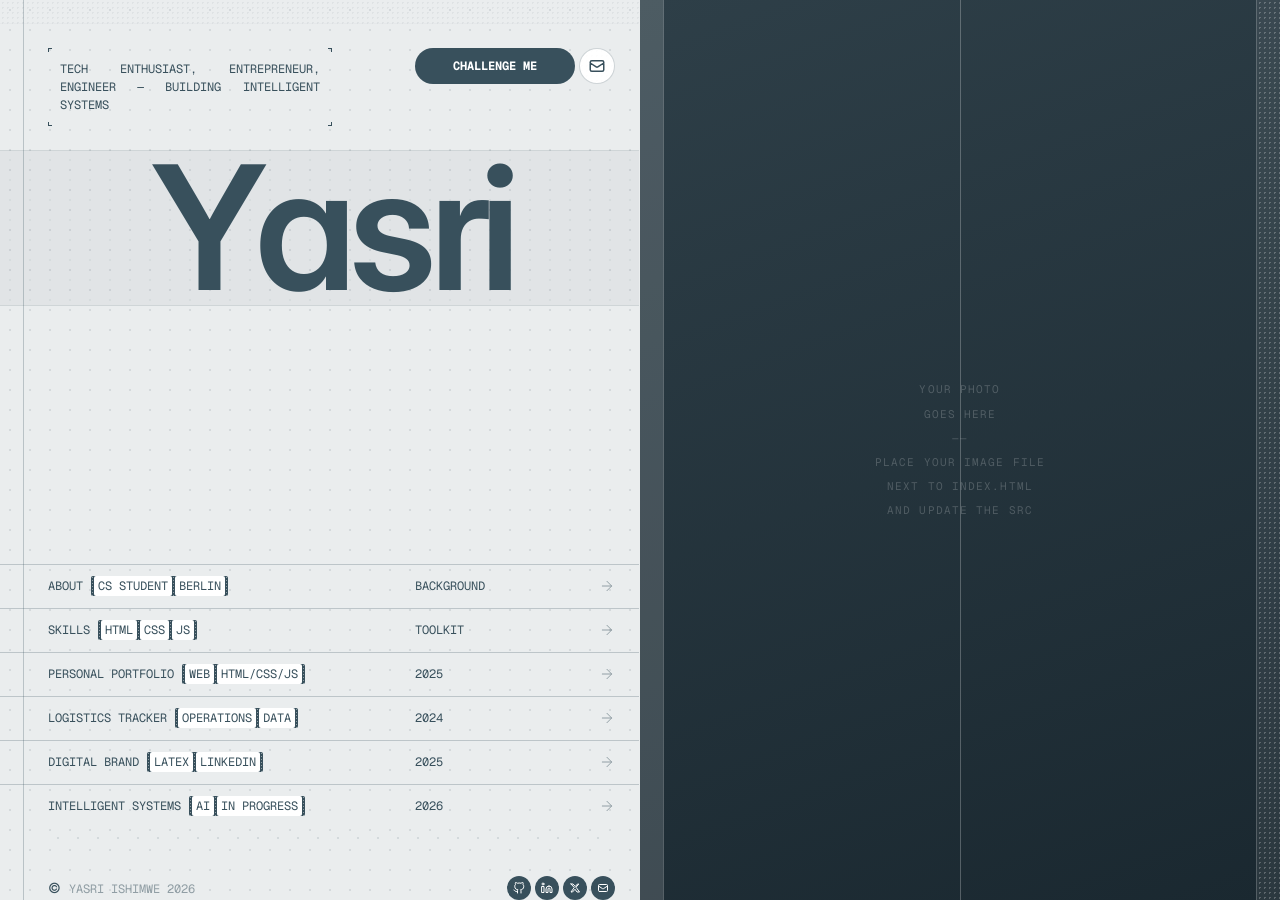
==== commit 3cd26550: "Minor change" ====
--- a/index.html
+++ b/index.html
@@ -72,7 +72,7 @@
       </div>
       <!-- "Yasri" — character-level letter-spacing matches Trifold "Trifold" treatment -->
       <h1 class="site-title" aria-label="Yasri Ishimwe">
-        <mark><span class="lk-y">Yasridkls</span><span class="lk-a">a</span><span class="lk-s">s</span><span class="lk-r">r</span><span class="lk-i">i</span></mark>
+        <mark><span class="lk-y">Y</span><span class="lk-a">a</span><span class="lk-s">s</span><span class="lk-r">r</span><span class="lk-i">i</span></mark>
       </h1>
     </div>
 
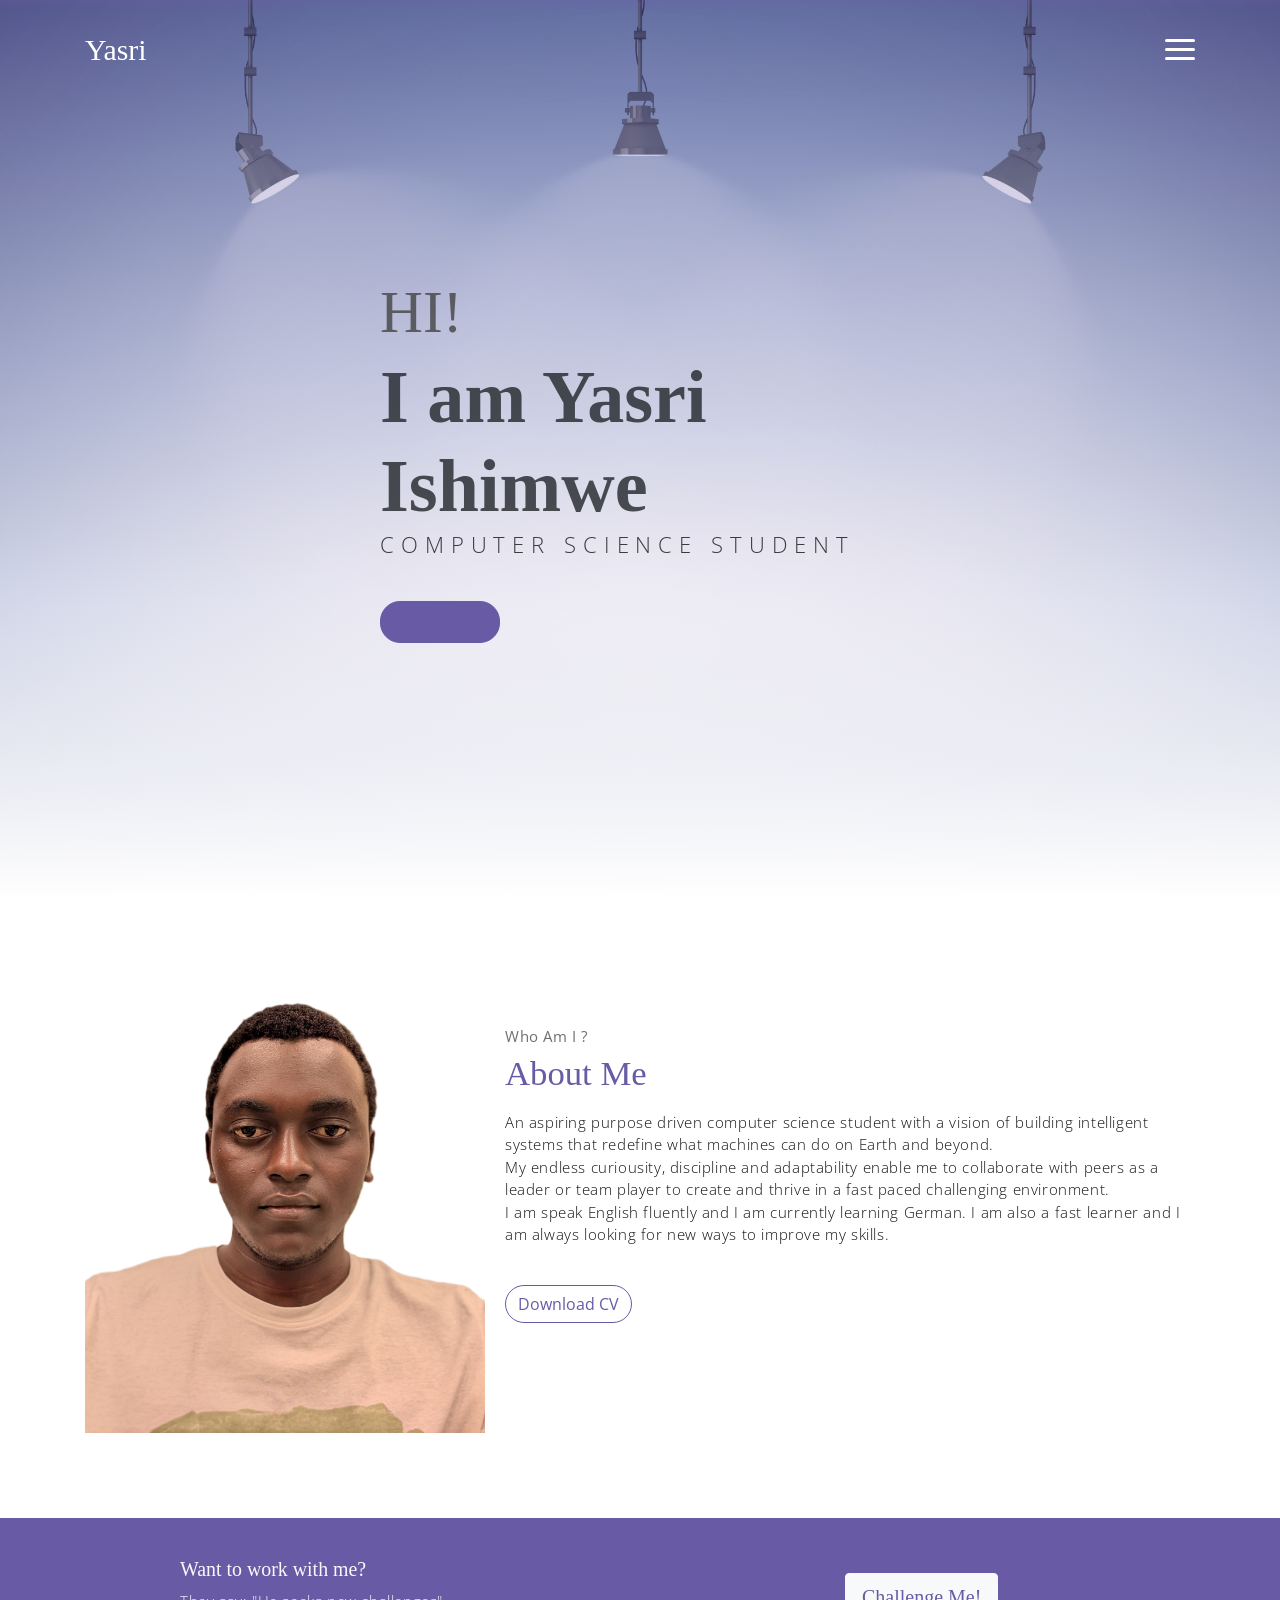
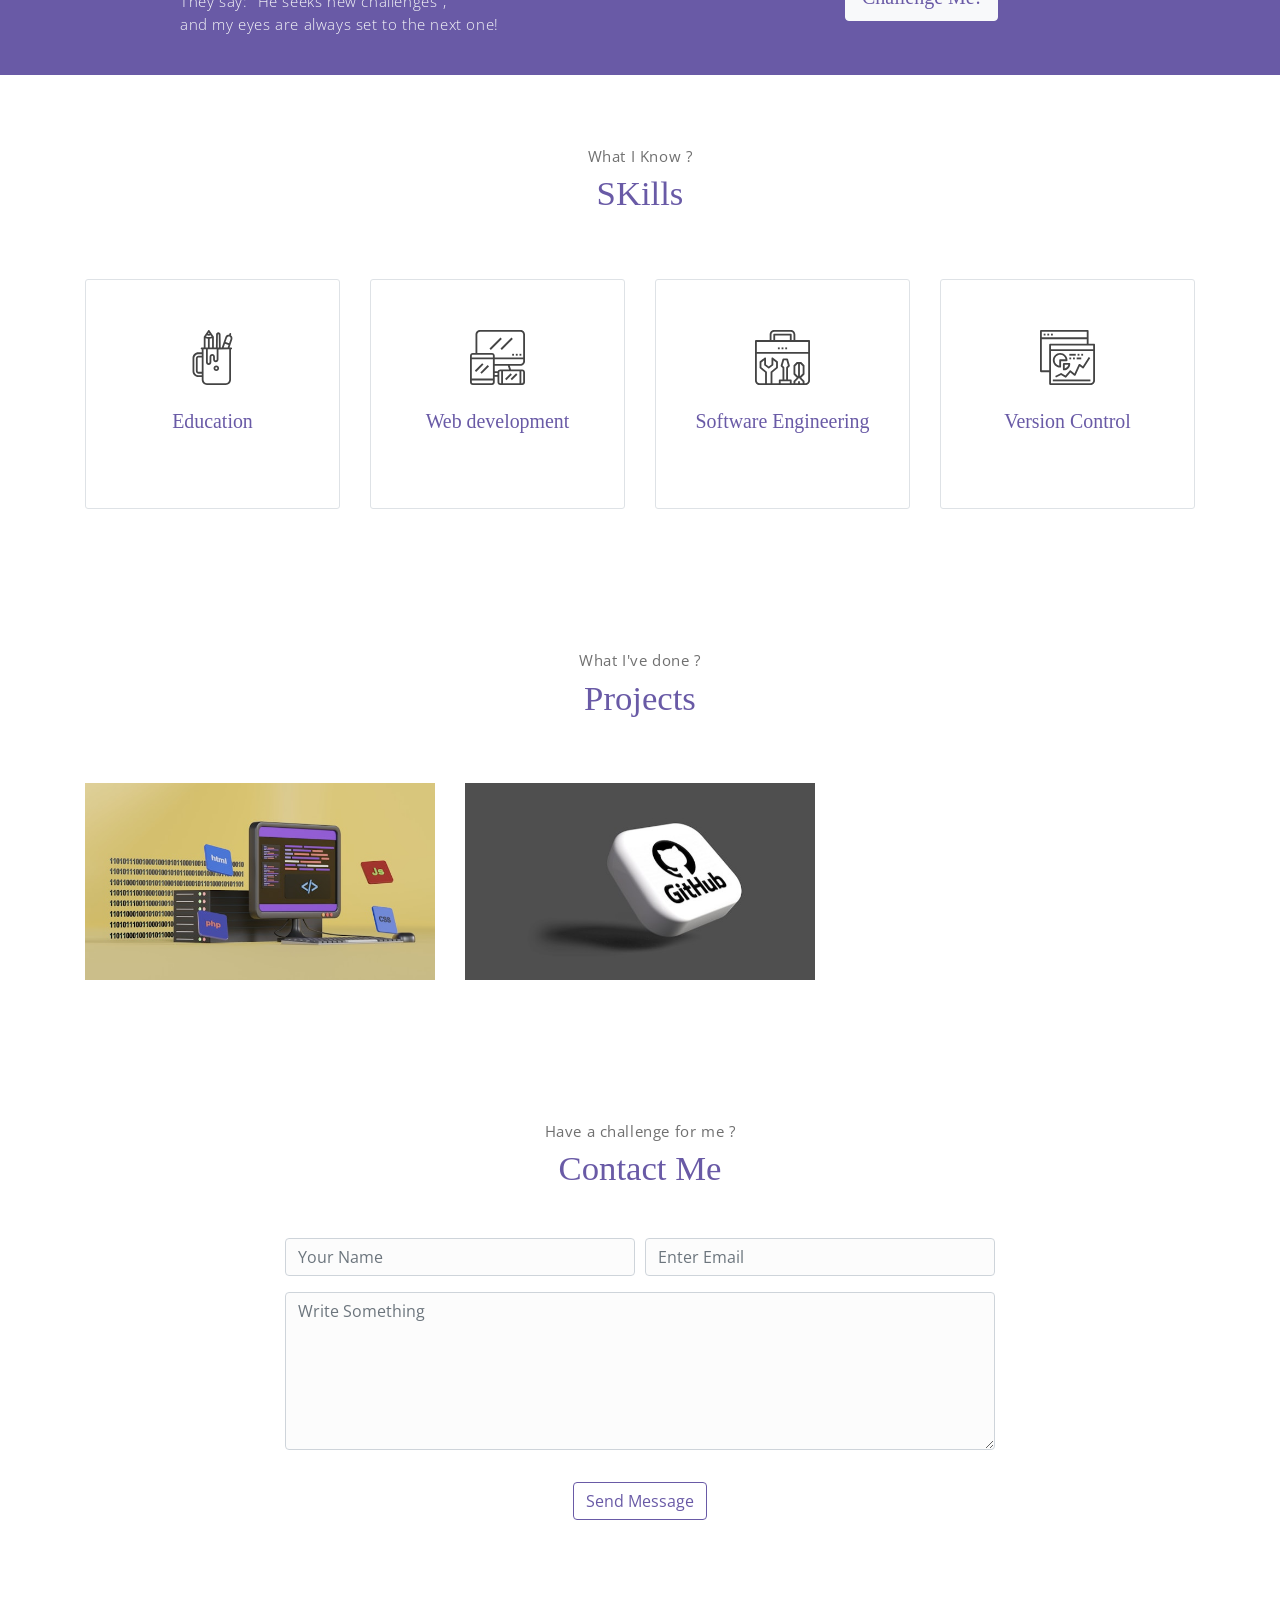
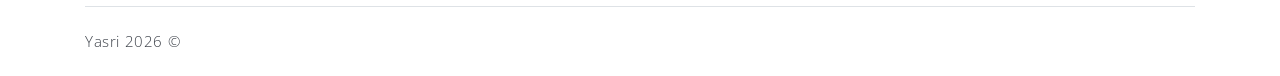
==== commit d9abb921: "New Versiom" ====
--- a/index.html
+++ b/index.html
@@ -1,790 +1,240 @@
 <!DOCTYPE html>
 <html lang="en">
+
 <head>
-  <meta charset="UTF-8">
-  <meta name="viewport" content="width=device-width">
-  <title>Yasri Ishimwe — Portfolio</title>
-  <meta name="description" content="Yasri Ishimwe — Tech Enthusiast, Entrepreneur, Engineer. BSc Computer Science student at Gisma University, Berlin.">
-
-  <!-- Google Fonts: Inter Display (display title) + Geist Mono (labels) + Inter (body) -->
-  <link rel="preconnect" href="https://fonts.googleapis.com">
-  <link rel="preconnect" href="https://fonts.gstatic.com" crossorigin>
-  <link href="https://fonts.googleapis.com/css2?family=Inter+Display:ital,wght@0,400;0,600;1,400;1,600&family=Geist+Mono:wght@400;700&family=Inter:wght@400;500;600&display=swap" rel="stylesheet">
-
-  <link rel="stylesheet" href="style.css">
+    <meta charset="utf-8">
+    <meta name="viewport" content="width=device-width, initial-scale=1, shrink-to-fit=no">
+    <meta name="description" content="Yasri Ishimwe's Portfolio">
+    <meta name="author" content="RdmEngineer">
+    <title>Yasri | Portfolio</title>
+    <!-- font icons -->
+    <link rel="stylesheet" href="assets/vendors/themify-icons/css/themify-icons.css">
+    <!-- Bootstrap + Meyawo main styles -->
+    <link rel="stylesheet" href="assets/css/meyawo.css">
 </head>
-<body>
-
-<div class="site">
-
-  <!-- ════════════════════════════════════════════
-       LEFT PANEL
-       ════════════════════════════════════════════ -->
-  <section class="panel-left" aria-label="Main navigation panel">
-
-    <!-- Vertical grid lines (decorative) -->
-    <div class="grid-lines" aria-hidden="true">
-      <div class="gl gl-outer"></div>
-      <div class="gl gl-thin-dark"></div>
-      <div class="gl gl-fill"></div>
-      <div class="gl gl-thin"></div>
-      <div class="gl gl-fill"></div>
-      <div class="gl gl-thin"></div>
-      <div class="gl gl-outer"></div>
-    </div>
-
-    <!-- Top texture bar -->
-    <div class="top-bar" aria-hidden="true"></div>
-
-    <!-- ── Header: tagline + CTA buttons ── -->
-    <div class="left-header">
-
-      <div class="tagline-box" aria-label="Tagline">
-        <!-- Corner tick marks -->
-        <span class="tick tick-tl-h" aria-hidden="true"></span>
-        <span class="tick tick-tl-v" aria-hidden="true"></span>
-        <span class="tick tick-tr-h" aria-hidden="true"></span>
-        <span class="tick tick-tr-v" aria-hidden="true"></span>
-        <span class="tick tick-bl-h" aria-hidden="true"></span>
-        <span class="tick tick-bl-v" aria-hidden="true"></span>
-        <span class="tick tick-br-h" aria-hidden="true"></span>
-        <span class="tick tick-br-v" aria-hidden="true"></span>
-        <p class="tagline">Tech Enthusiast, Entrepreneur, Engineer — Building intelligent systems</p>
-      </div>
-
-      <div class="btn-group">
-        <button class="btn-pill js-cta" onclick="openPage('challenge')" aria-label="Challenge Me — open contact form">
-          Challenge Me
-        </button>
-        <a class="btn-icon js-cta-icon" href="mailto:ishimweyasri@gmail.com" aria-label="Send email to Yasri">
-          <svg viewBox="0 0 24 24" aria-hidden="true">
-            <path d="M3 8l7.89 5.26a2 2 0 002.22 0L21 8M5 19h14a2 2 0 002-2V7a2 2 0 00-2-2H5a2 2 0 00-2 2v10a2 2 0 002 2z"/>
-          </svg>
-        </a>
-      </div>
-    </div><!-- /left-header -->
-
-    <!-- ── Giant name title ── -->
-    <div class="title-wrap" aria-label="Portfolio owner name">
-      <div class="title-bg" aria-hidden="true">
-        <div class="title-bg-top"></div>
-        <div class="title-bg-bot"></div>
-      </div>
-      <!-- "Yasri" — character-level letter-spacing matches Trifold "Trifold" treatment -->
-      <h1 class="site-title" aria-label="Yasri Ishimwe">
-        <mark><span class="lk-y">Y</span><span class="lk-a">a</span><span class="lk-s">s</span><span class="lk-r">r</span><span class="lk-i">i</span></mark>
-      </h1>
-    </div>
-
-    <!-- ── Section / Project list ── -->
-    <nav class="section-list" aria-label="Sections and projects">
-      <div class="list-spacer" aria-hidden="true"></div>
-
-      <!-- About -->
-      <div class="entry-row js-row"
-           role="button"
-           tabindex="0"
-           aria-label="About Yasri Ishimwe"
-           data-section="about">
-        <div class="entry-left">
-          <span class="entry-name">About</span>
-          <div class="tag-cluster" aria-label="Tags: CS Student, Berlin">
-            <div class="tag-sep" aria-hidden="true"></div>
-            <span class="tag-pill">CS Student</span>
-            <div class="tag-sep" aria-hidden="true"></div>
-            <span class="tag-pill">Berlin</span>
-            <div class="tag-sep" aria-hidden="true"></div>
-          </div>
+
+<body data-spy="scroll" data-target=".navbar" data-offset="40" id="home">
+
+    <!-- Page Navbar -->
+    <nav class="custom-navbar" data-spy="affix" data-offset-top="20">
+        <div class="container">
+            <a class="logo" href="#">Yasri</a>
+            <ul class="nav">
+                <li class="item">
+                    <a class="link" href="#about">About</a>
+                </li>
+                 <li class="item">
+                    <a class="link" href="#skills">Skills</a>
+                </li>
+                <li class="item">
+                    <a class="link" href="#projects">Projects</a>
+                </li>
+                <li class="item">
+                    <a class="link" href="#contact">Contact</a>
+                </li>
+            </ul>
+            <a href="javascript:void(0)" id="nav-toggle" class="hamburger hamburger--elastic">
+                <div class="hamburger-box">
+                    <div class="hamburger-inner"></div>
+                </div>
+            </a>
         </div>
-        <div class="entry-right">
-          <span class="entry-year">Background</span>
-          <span class="entry-arrow" aria-hidden="true">
-            <svg viewBox="0 0 24 24"><path d="M5 12h14M12 5l7 7-7 7"/></svg>
-          </span>
+    </nav><!-- End of Page Navbar -->
+
+    <!-- page header -->
+    <header id="home" class="header">
+        <div class="overlay"></div>
+        <div class="header-content container">
+            <h1 class="header-title">
+                <span class="up">HI!</span>
+                <span class="down">I am Yasri Ishimwe</span>
+            </h1>
+            <p class="header-subtitle">COMPUTER SCIENCE STUDENT</p>
+
+            <button class="btn btn-primary"> <a href="#projects"> My Projects</a></button>
         </div>
-      </div>
-
-      <!-- Skills -->
-      <div class="entry-row js-row"
-           role="button"
-           tabindex="0"
-           aria-label="Yasri's skills"
-           data-section="skills">
-        <div class="entry-left">
-          <span class="entry-name">Skills</span>
-          <div class="tag-cluster" aria-label="Tags: HTML CSS JS">
-            <div class="tag-sep" aria-hidden="true"></div>
-            <span class="tag-pill">HTML</span>
-            <div class="tag-sep" aria-hidden="true"></div>
-            <span class="tag-pill">CSS</span>
-            <div class="tag-sep" aria-hidden="true"></div>
-            <span class="tag-pill">JS</span>
-            <div class="tag-sep" aria-hidden="true"></div>
-          </div>
+    </header><!-- end of page header -->
+
+    <!-- about section -->
+    <section class="section pt-0" id="about">
+        <!-- container -->
+        <div class="container text-center">
+            <!-- about wrapper -->
+            <div class="about">
+                <div class="about-img-holder">
+                    <img src="assets/imgs/yasri.png" class="about-img"
+                        alt="">
+                </div>
+                <div class="about-caption">
+                    <p class="section-subtitle">Who Am I ?</p>
+                    <h2 class="section-title mb-3">About Me</h2>
+                    <p>
+                        An aspiring purpose driven computer science student with a vision of building intelligent
+                         systems that redefine what machines can do on Earth and beyond. 
+                        <br> My endless curiousity, discipline and adaptability enable me to collaborate
+                         with peers as a leader or team player to create and thrive in a fast paced challenging
+                          environment. 
+                        <br>I am speak English fluently and I am currently learning German. I am also a fast 
+                        learner and I am always looking for new ways to improve my skills.
+                    </p>
+                    <button class="btn-rounded btn btn-outline-primary mt-4"> <a href="assets/docs/CV_Yasri_Ishimwe.pdf" target="_blank">Download CV</a></button>
+                </div>
+            </div><!-- end of about wrapper -->
+        </div><!-- end of container -->
+    </section> <!-- end of about section -->
+
+    <!-- section -->
+    <section class="section-sm bg-primary">
+        <!-- container -->
+        <div class="container text-center text-sm-left">
+            <!-- row -->
+            <div class="row align-items-center">
+                <div class="col-sm offset-md-1 mb-4 mb-md-0">
+                    <h6 class="title text-light">Want to work with me?</h6>
+                    <p class="m-0 text-light">They say: "He seeks new challenges",
+                        <br>and my eyes are always set to the next one!</p>
+                </div>
+                <div class="col-sm offset-sm-2 offset-md-3">
+                    <button class="btn btn-lg my-font btn-light rounded"><a href="#contact" >Challenge Me!</a></button>
+                </div>
+            </div> <!-- end of row -->
+        </div> <!-- end of container -->
+    </section> <!-- end of section -->
+
+    <!-- service section -->
+    <section class="section" id="skills">
+        <div class="container text-center">
+            <p class="section-subtitle">What I Know ?</p>
+            <h6 class="section-title mb-6">SKills</h6>
+            <!-- row -->
+            <div class="row">
+                <div class="col-md-6 col-lg-3">
+                    <div class="service-card">
+                        <div class="body">
+                            <img src="assets/imgs/pencil-case.svg"
+                                alt="image"
+                                class="icon">
+                            <h6 class="title">Education</h6>
+                            <p class="subtitle">I am currently pursuing a Bachelor of Science degree in Computer Science.</p>
+                        </div>
+                    </div>
+                </div>
+                <div class="col-md-6 col-lg-3">
+                    <div class="service-card">
+                        <div class="body">
+                            <img src="assets/imgs/responsive.svg"
+                                alt="image"
+                                class="icon">
+                            <h6 class="title">Web development</h6>
+                            <p class="subtitle">I am familiar with HTML, CSS, and JavaScript. I can build simple websites.</p>
+                        </div>
+                    </div>
+                </div>
+                <div class="col-md-6 col-lg-3">
+                    <div class="service-card">
+                        <div class="body">
+                            <img src="assets/imgs/toolbox.svg"
+                                alt="image"
+                                class="icon">
+                            <h6 class="title">Software Engineering</h6>
+                            <p class="subtitle">I know basics in Python and C++. I have strong foundations in programming concepts such as data structures and algorithms.</p>
+                        </div>
+                    </div>
+                </div>
+                <div class="col-md-6 col-lg-3">
+                    <div class="service-card">
+                        <div class="body">
+                            <img src="assets/imgs/analytics.svg"
+                                alt="image"
+                                class="icon">
+                            <h6 class="title">Version Control</h6>
+                            <p class="subtitle">I am familiar with Git and GitHub for managing code repositories and collaborating with other developers.</p>
+                        </div>
+                    </div>
+                </div>
+            </div><!-- end of row -->
         </div>
-        <div class="entry-right">
-          <span class="entry-year">Toolkit</span>
-          <span class="entry-arrow" aria-hidden="true">
-            <svg viewBox="0 0 24 24"><path d="M5 12h14M12 5l7 7-7 7"/></svg>
-          </span>
-        </div>
-      </div>
-
-      <!-- Project 1: Personal Portfolio -->
-      <div class="entry-row js-row js-project"
-           role="button"
-           tabindex="0"
-           aria-label="Project: Personal Portfolio"
-           data-idx="0">
-        <div class="entry-left">
-          <span class="entry-name">Personal Portfolio</span>
-          <div class="tag-cluster" aria-label="Tags: Web, HTML/CSS/JS">
-            <div class="tag-sep" aria-hidden="true"></div>
-            <span class="tag-pill">Web</span>
-            <div class="tag-sep" aria-hidden="true"></div>
-            <span class="tag-pill">HTML/CSS/JS</span>
-            <div class="tag-sep" aria-hidden="true"></div>
-          </div>
-        </div>
-        <div class="entry-right">
-          <span class="entry-year">2025</span>
-          <span class="entry-arrow" aria-hidden="true">
-            <svg viewBox="0 0 24 24"><path d="M5 12h14M12 5l7 7-7 7"/></svg>
-          </span>
-        </div>
-      </div>
-
-      <!-- Project 2: Kirehe Operations Dashboard -->
-      <div class="entry-row js-row js-project"
-           role="button"
-           tabindex="0"
-           aria-label="Project: Logistics Tracker"
-           data-idx="1">
-        <div class="entry-left">
-          <span class="entry-name">Logistics Tracker</span>
-          <div class="tag-cluster" aria-label="Tags: Operations, Excel">
-            <div class="tag-sep" aria-hidden="true"></div>
-            <span class="tag-pill">Operations</span>
-            <div class="tag-sep" aria-hidden="true"></div>
-            <span class="tag-pill">Data</span>
-            <div class="tag-sep" aria-hidden="true"></div>
-          </div>
-        </div>
-        <div class="entry-right">
-          <span class="entry-year">2024</span>
-          <span class="entry-arrow" aria-hidden="true">
-            <svg viewBox="0 0 24 24"><path d="M5 12h14M12 5l7 7-7 7"/></svg>
-          </span>
-        </div>
-      </div>
-
-      <!-- Project 3: LaTeX CV / Brand -->
-      <div class="entry-row js-row js-project"
-           role="button"
-           tabindex="0"
-           aria-label="Project: Digital Brand"
-           data-idx="2">
-        <div class="entry-left">
-          <span class="entry-name">Digital Brand</span>
-          <div class="tag-cluster" aria-label="Tags: LaTeX, LinkedIn">
-            <div class="tag-sep" aria-hidden="true"></div>
-            <span class="tag-pill">LaTeX</span>
-            <div class="tag-sep" aria-hidden="true"></div>
-            <span class="tag-pill">LinkedIn</span>
-            <div class="tag-sep" aria-hidden="true"></div>
-          </div>
-        </div>
-        <div class="entry-right">
-          <span class="entry-year">2025</span>
-          <span class="entry-arrow" aria-hidden="true">
-            <svg viewBox="0 0 24 24"><path d="M5 12h14M12 5l7 7-7 7"/></svg>
-          </span>
-        </div>
-      </div>
-
-      <!-- Project 4: Intelligent Systems (aspirational) -->
-      <div class="entry-row js-row js-project"
-           role="button"
-           tabindex="0"
-           aria-label="Project: Intelligent Systems (in progress)"
-           data-idx="3">
-        <div class="entry-left">
-          <span class="entry-name">Intelligent Systems</span>
-          <div class="tag-cluster" aria-label="Tags: AI, In Progress">
-            <div class="tag-sep" aria-hidden="true"></div>
-            <span class="tag-pill">AI</span>
-            <div class="tag-sep" aria-hidden="true"></div>
-            <span class="tag-pill">In Progress</span>
-            <div class="tag-sep" aria-hidden="true"></div>
-          </div>
-        </div>
-        <div class="entry-right">
-          <span class="entry-year">2026</span>
-          <span class="entry-arrow" aria-hidden="true">
-            <svg viewBox="0 0 24 24"><path d="M5 12h14M12 5l7 7-7 7"/></svg>
-          </span>
-        </div>
-      </div>
-
-    </nav><!-- /section-list -->
-
-    <!-- ── Footer ── -->
-    <footer class="panel-footer">
-      <div class="footer-texture-bar" aria-hidden="true"></div>
-      <div class="footer-content">
-        <div class="footer-left">
-          <span class="footer-copy">©</span>
-          <span class="footer-name">Yasri Ishimwe 2026</span>
-        </div>
-        <div class="footer-icons" aria-label="Social links">
-          <!-- GitHub -->
-          <a class="icon-pill" href="https://github.com/" target="_blank" rel="noopener" aria-label="GitHub">
-            <svg viewBox="0 0 24 24" aria-hidden="true">
-              <path d="M9 19c-5 1.5-5-2.5-7-3m14 6v-3.87a3.37 3.37 0 00-.94-2.61c3.14-.35 6.44-1.54 6.44-7A5.44 5.44 0 0020 4.77 5.07 5.07 0 0019.91 1S18.73.65 16 2.48a13.38 13.38 0 00-7 0C6.27.65 5.09 1 5.09 1A5.07 5.07 0 005 4.77a5.44 5.44 0 00-1.5 3.78c0 5.42 3.3 6.61 6.44 7A3.37 3.37 0 009 18.13V22"/>
-            </svg>
-          </a>
-          <!-- LinkedIn -->
-          <a class="icon-pill" href="https://linkedin.com/in/yasri-ishimwe" target="_blank" rel="noopener" aria-label="LinkedIn">
-            <svg viewBox="0 0 24 24" aria-hidden="true">
-              <path d="M16 8a6 6 0 016 6v7h-4v-7a2 2 0 00-2-2 2 2 0 00-2 2v7h-4v-7a6 6 0 016-6zM2 9h4v12H2z"/>
-              <circle cx="4" cy="4" r="2"/>
-            </svg>
-          </a>
-          <!-- X / Twitter -->
-          <a class="icon-pill" href="https://x.com/" target="_blank" rel="noopener" aria-label="X (Twitter)">
-            <svg viewBox="0 0 24 24" aria-hidden="true">
-              <path d="M4 4l6.5 7L4 20h3l5-5.5 4 5.5h5l-7-9.5L19.5 4H17l-4.5 5L8 4H4z"/>
-            </svg>
-          </a>
-          <!-- Email -->
-          <a class="icon-pill" href="mailto:ishimweyasri@gmail.com" aria-label="Email Yasri">
-            <svg viewBox="0 0 24 24" aria-hidden="true">
-              <path d="M3 8l7.89 5.26a2 2 0 002.22 0L21 8M5 19h14a2 2 0 002-2V7a2 2 0 00-2-2H5a2 2 0 00-2 2v10a2 2 0 002 2z"/>
-            </svg>
-          </a>
-        </div>
-      </div>
-    </footer>
-
-  </section><!-- /panel-left -->
-
-
-  <!-- ════════════════════════════════════════════
-       RIGHT PANEL
-       ════════════════════════════════════════════ -->
-  <div class="panel-right" aria-label="Cover image and project detail" role="complementary">
-
-    <!-- Cover image — replace src with your photo -->
-    <div class="cover-image-wrap" id="cover-img" aria-hidden="true">
-      <!-- PHOTO: drop your image file next to index.html and update this src -->
-      <!-- <img src="your-photo.jpg" alt="Yasri Ishimwe"> -->
-      <div class="cover-placeholder">
-        <p class="cover-placeholder-text">
-          Your photo<br>
-          goes here<br>
-          ——<br>
-          Place your image file<br>
-          next to index.html<br>
-          and update the src
-        </p>
-      </div>
-    </div>
-
-    <!-- Grid lines overlay -->
-    <div class="right-grid" aria-hidden="true">
-      <div class="rg rg-outer"></div>
-      <div class="rg rg-thin"></div>
-      <div class="rg rg-fill"></div>
-      <div class="rg rg-thin"></div>
-      <div class="rg rg-fill"></div>
-      <div class="rg rg-thin"></div>
-      <div class="rg rg-outer rg-dots"></div>
-    </div>
-
-    <!-- Project detail card (hidden until a project is clicked) -->
-    <div class="detail-card" id="detail-card" role="region" aria-live="polite" aria-label="Project detail">
-      <div class="detail-texture" aria-hidden="true"></div>
-      <div class="detail-body">
-        <p class="detail-desc" id="detail-desc"></p>
-        <a class="detail-btn" id="detail-btn" href="#" target="_blank" rel="noopener">View Project</a>
-      </div>
-      <div class="title-stack" id="title-stack" aria-hidden="true"></div>
-    </div>
-
-  </div><!-- /panel-right -->
-
-</div><!-- /site -->
-
-
-<!-- ════════════════════════════════════════════
-     OVERLAY PAGES
-     ════════════════════════════════════════════ -->
-
-<!-- ── About ── -->
-<div class="overlay-page" id="page-about" role="dialog" aria-modal="true" aria-label="About Yasri Ishimwe">
-  <div class="page-header">
-    <button class="page-back" onclick="closePage()" aria-label="Back to main view">
-      <svg viewBox="0 0 24 24" aria-hidden="true"><path d="M19 12H5M12 5l-7 7 7 7"/></svg>
-      Back
-    </button>
-    <span class="page-label">01 / About</span>
-  </div>
-  <div class="page-body">
-    <div class="about-grid">
-      <div>
-        <h2 class="about-headline">Who I Am.</h2>
-        <p class="about-bio">
-          I'm <strong>Yasri Ishimwe</strong>, born July 5, 2004 in Rwanda and currently living in Berlin.
-          A tech enthusiast, entrepreneur, and engineer — I'm pursuing my
-          <strong>BSc in Computer Science</strong> at Gisma University of Applied Sciences
-          (Jan 2026 – present).<br><br>
-          I have a vision of building intelligent systems that redefine what machines can do on Earth and beyond.
-          My endless curiosity, discipline, and adaptability let me collaborate as a leader or team player
-          in fast-paced, challenging environments.<br><br>
-          As I've been told: <strong>"He seeks new challenges"</strong> —
-          my eyes are always set on the next one.
-        </p>
-      </div>
-      <div>
-        <div class="about-table">
-          <div class="about-row">
-            <span class="about-key">University</span>
-            <span class="about-val">Gisma University, Berlin</span>
-          </div>
-          <div class="about-row">
-            <span class="about-key">Degree</span>
-            <span class="about-val">BSc Computer Science</span>
-          </div>
-          <div class="about-row">
-            <span class="about-key">Year</span>
-            <span class="about-val">1st Year · 2026</span>
-          </div>
-          <div class="about-row">
-            <span class="about-key">Based in</span>
-            <span class="about-val">Berlin, Germany</span>
-          </div>
-          <div class="about-row">
-            <span class="about-key">Origin</span>
-            <span class="about-val">Kigali, Rwanda</span>
-          </div>
-          <div class="about-row">
-            <span class="about-key">Email</span>
-            <span class="about-val">ishimweyasri@gmail.com</span>
-          </div>
-          <div class="about-row">
-            <span class="about-key">Phone</span>
-            <span class="about-val">+49 163 8632040</span>
-          </div>
-          <div class="about-row">
-            <span class="about-key">Status</span>
-            <span class="about-val status">Open to Internships</span>
-          </div>
-        </div>
-      </div>
-    </div>
-  </div>
-</div>
-
-<!-- ── Skills ── -->
-<div class="overlay-page" id="page-skills" role="dialog" aria-modal="true" aria-label="Yasri's Skills">
-  <div class="page-header">
-    <button class="page-back" onclick="closePage()" aria-label="Back to main view">
-      <svg viewBox="0 0 24 24" aria-hidden="true"><path d="M19 12H5M12 5l-7 7 7 7"/></svg>
-      Back
-    </button>
-    <span class="page-label">02 / Skills</span>
-  </div>
-  <div class="page-body">
-    <p class="skills-intro">What I Know.</p>
-
-    <!-- Technical Skills -->
-    <div class="skill-row">
-      <span class="skill-name">HTML5 / CSS3</span>
-      <div class="skill-tags">
-        <span class="skill-tag">Expert</span>
-        <span class="skill-tag">Responsive</span>
-        <span class="skill-tag">Layouts</span>
-      </div>
-    </div>
-    <div class="skill-row">
-      <span class="skill-name">JavaScript</span>
-      <div class="skill-tags">
-        <span class="skill-tag">Intermediate</span>
-        <span class="skill-tag">DOM</span>
-        <span class="skill-tag">Animations</span>
-      </div>
-    </div>
-    <div class="skill-row">
-      <span class="skill-name">Python</span>
-      <div class="skill-tags">
-        <span class="skill-tag">Learning</span>
-        <span class="skill-tag">Scripting</span>
-      </div>
-    </div>
-    <div class="skill-row">
-      <span class="skill-name">LaTeX</span>
-      <div class="skill-tags">
-        <span class="skill-tag">Familiar</span>
-        <span class="skill-tag">Documents</span>
-      </div>
-    </div>
-    <div class="skill-row">
-      <span class="skill-name">Git / GitHub</span>
-      <div class="skill-tags">
-        <span class="skill-tag">Familiar</span>
-        <span class="skill-tag">Version Control</span>
-      </div>
-    </div>
-    <div class="skill-row">
-      <span class="skill-name">Operations & Logistics</span>
-      <div class="skill-tags">
-        <span class="skill-tag">Experienced</span>
-        <span class="skill-tag">Dispatch</span>
-        <span class="skill-tag">Coordination</span>
-      </div>
-    </div>
-
-    <!-- Languages -->
-    <div class="skill-row">
-      <span class="skill-name">Kinyarwanda</span>
-      <div class="skill-tags">
-        <span class="skill-tag">Native Speaker</span>
-      </div>
-    </div>
-    <div class="skill-row">
-      <span class="skill-name">English</span>
-      <div class="skill-tags">
-        <span class="skill-tag">Fluent</span>
-        <span class="skill-tag">GCE A-Level</span>
-      </div>
-    </div>
-    <div class="skill-row">
-      <span class="skill-name">French</span>
-      <div class="skill-tags">
-        <span class="skill-tag">Basics</span>
-      </div>
-    </div>
-    <div class="skill-row">
-      <span class="skill-name">German</span>
-      <div class="skill-tags">
-        <span class="skill-tag">Learning</span>
-        <span class="skill-tag">Berlin Life</span>
-      </div>
-    </div>
-
-    <!-- Interests -->
-    <div class="skill-row">
-      <span class="skill-name">Interests</span>
-      <div class="skill-tags">
-        <span class="skill-tag">AI &amp; Intelligent Systems</span>
-        <span class="skill-tag">Football</span>
-        <span class="skill-tag">Entrepreneurship</span>
-      </div>
-    </div>
-  </div>
-</div>
-
-<!-- ── Challenge Me (Contact) ── -->
-<div class="overlay-page" id="page-challenge" role="dialog" aria-modal="true" aria-label="Challenge Me — Contact Yasri">
-  <div class="page-header">
-    <button class="page-back" onclick="closePage()" aria-label="Back to main view">
-      <svg viewBox="0 0 24 24" aria-hidden="true"><path d="M19 12H5M12 5l-7 7 7 7"/></svg>
-      Back
-    </button>
-    <span class="page-label">03 / Challenge Me</span>
-  </div>
-  <div class="page-body">
-    <div class="challenge-grid">
-      <div>
-        <h2 class="challenge-headline">Got a hard problem? I want to hear it.</h2>
-        <p class="challenge-sub">
-          Internship, collab, or a puzzle you think can't be solved — drop it here.
-          I reply within 24 hours. Always open to new challenges.
-        </p>
-      </div>
-      <form id="contact-form" onsubmit="handleSubmit(event)" novalidate>
-        <div class="form-field">
-          <label class="form-label" for="f-name">Your Name</label>
-          <input class="form-input" id="f-name" type="text" name="name"
-                 placeholder="Jane Smith" autocomplete="name" required>
-        </div>
-        <div class="form-field">
-          <label class="form-label" for="f-email">Email</label>
-          <input class="form-input" id="f-email" type="email" name="email"
-                 placeholder="jane@company.com" autocomplete="email" required>
-        </div>
-        <div class="form-field">
-          <label class="form-label" for="f-msg">The Challenge</label>
-          <textarea class="form-textarea" id="f-msg" name="message"
-                    placeholder="Describe the problem, the opportunity, or the idea..."
-                    required></textarea>
-        </div>
-        <button class="form-submit" type="submit" id="form-submit-btn">
-          Send the Challenge →
-        </button>
-      </form>
-    </div>
-  </div>
-</div>
-
-<!-- ════════════════════════════════════════════
-     JAVASCRIPT — interactions & animations
-     ════════════════════════════════════════════ -->
-<script>
-'use strict';
-
-/* ── Project data ── */
-const PROJECTS = [
-  {
-    name:  'Personal Portfolio',
-    desc:  'Built my personal brand online during my first semester at Gisma. Designed and developed from scratch using HTML5, CSS3, and JavaScript — hosted on GitHub Pages.',
-    url:   'https://github.com/',
-    label: 'View on GitHub →'
-  },
-  {
-    name:  'Logistics Tracker',
-    desc:  'During my internship at Kirehe Imirasire Company Ltd (2023–2025), I tracked dispatch, driver schedules, and vehicle maintenance across a fleet — coordinating operations under the Operations Manager.',
-    url:   '#',
-    label: 'See Details →'
-  },
-  {
-    name:  'Digital Brand',
-    desc:  'Built a professional online presence: a typeset CV in LaTeX and a LinkedIn profile that communicates my vision as an aspiring tech founder and engineer. Clean, purposeful, and recruiters notice it.',
-    url:   'https://linkedin.com/in/yasri-ishimwe',
-    label: 'View LinkedIn →'
-  },
-  {
-    name:  'Intelligent Systems',
-    desc:  'In progress — my long-term goal. Building towards systems that redefine what machines can do. Currently exploring AI fundamentals as part of my BSc CS at Gisma, Berlin (2026–present).',
-    url:   '#',
-    label: 'Stay Tuned →'
-  }
-];
-
-/* ── DOM refs ── */
-const coverImg   = document.getElementById('cover-img');
-const detailCard = document.getElementById('detail-card');
-const detailDesc = document.getElementById('detail-desc');
-const detailBtn  = document.getElementById('detail-btn');
-const titleStack = document.getElementById('title-stack');
-
-const btnPill    = document.querySelector('.btn-pill');
-const btnIcon    = document.querySelector('.btn-icon');
-const rows       = Array.from(document.querySelectorAll('.js-row'));
-
-/* ─────────────────────────────────────────────────
-   1. ON-LOAD ENTRANCE ANIMATIONS
-   Matches Framer spring specs from original source:
-   • CTA button: drop from Y -60px, spring bounce:0, duration 0.8s
-   • Email icon: same but 0.1s delay, duration 0.7s
-   • Project rows: slide from X -48px, staggered delays
-     row0: 0s / row1: 0.1s / row2: 0.2s / row3: 0.3s / row4: 0.4s
-   ───────────────────────────────────────────────── */
-function runEntranceAnimations() {
-  /* CTA button */
-  if (btnPill) {
-    btnPill.classList.add('animate');
-    /* clean up after animation ends so hover transitions work */
-    btnPill.addEventListener('animationend', () => {
-      btnPill.style.opacity = '1';
-      btnPill.style.transform = 'translateY(0)';
-    }, { once: true });
-  }
-
-  /* Email icon */
-  if (btnIcon) {
-    btnIcon.classList.add('animate');
-    btnIcon.addEventListener('animationend', () => {
-      btnIcon.style.opacity = '1';
-      btnIcon.style.transform = 'translateY(0)';
-    }, { once: true });
-  }
-
-  /* Row stagger delays from original */
-  const DELAYS = [0, 0.1, 0.2, 0.3, 0.4, 0.5];
-  const DURATIONS = [0.8, 0.7, 0.6, 0.5, 0.4, 0.4];
-
-  rows.forEach((row, i) => {
-    const delay    = DELAYS[Math.min(i, DELAYS.length - 1)];
-    const duration = DURATIONS[Math.min(i, DURATIONS.length - 1)];
-
-    row.style.animationDelay    = delay + 's';
-    row.style.animationDuration = duration + 's';
-    row.classList.add('animate');
-
-    row.addEventListener('animationend', () => {
-      row.style.opacity   = '1';
-      row.style.transform = 'translateX(0)';
-    }, { once: true });
-  });
-
-  /* Cover image: scale 1.2 → 1 spring */
-  /* Small timeout so transition is visible on load */
-  setTimeout(() => {
-    if (coverImg) coverImg.classList.add('loaded');
-  }, 80);
-}
-
-/* ─────────────────────────────────────────────────
-   2. PROJECT DETAIL CARD
-   ───────────────────────────────────────────────── */
-let activeProjectIdx = -1;
-
-function showProject(idx) {
-  const p = PROJECTS[idx];
-  if (!p) return;
-
-  detailDesc.textContent = p.desc;
-  detailBtn.textContent  = p.label;
-  detailBtn.href         = p.url;
-
-  /* Repeating title stack — 8 lines like original */
-  titleStack.innerHTML =
-    '<div class="title-rule"></div>' +
-    Array(8).fill(0).map(() =>
-      `<p class="title-repeat">${p.name}</p><div class="title-rule"></div>`
-    ).join('');
-
-  detailCard.classList.add('visible');
-
-  /* Highlight active row */
-  document.querySelectorAll('.js-project').forEach((r, i) => {
-    r.classList.toggle('active', i === idx);
-  });
-
-  activeProjectIdx = idx;
-}
-
-function hideDetail() {
-  detailCard.classList.remove('visible');
-  document.querySelectorAll('.js-project').forEach(r => r.classList.remove('active'));
-  activeProjectIdx = -1;
-}
-
-/* ─────────────────────────────────────────────────
-   3. OVERLAY PAGES (About / Skills / Challenge Me)
-   ───────────────────────────────────────────────── */
-function openPage(id) {
-  /* Hide project detail if open */
-  hideDetail();
-
-  const page = document.getElementById('page-' + id);
-  if (!page) return;
-
-  /* Close any already-open pages first */
-  document.querySelectorAll('.overlay-page.open').forEach(p => p.classList.remove('open'));
-
-  page.classList.add('open');
-  page.focus();
-
-  /* Trap scroll on body */
-  document.body.style.overflow = 'hidden';
-}
-
-function closePage() {
-  document.querySelectorAll('.overlay-page.open').forEach(p => p.classList.remove('open'));
-  document.body.style.overflow = '';
-}
-
-/* ─────────────────────────────────────────────────
-   4. ROW INTERACTION ROUTING
-   Matches the real Trifold demo: project rows reveal
-   their detail card on HOVER (not click) in the source
-   template — the card sits at opacity:0 by default and
-   crossfades in as soon as a project row is hovered,
-   then stays visible ("sticky") and just swaps content
-   as the pointer moves between rows. Click/Enter are
-   kept as a fallback for touch and keyboard users.
-   About/Skills/Challenge rows stay click-driven since
-   those open full overlay pages, a different pattern.
-   ───────────────────────────────────────────────── */
-let pointerIsHovering = false;
-
-rows.forEach(row => {
-  const section = row.dataset.section;
-  const idx     = row.dataset.idx;
-
-  function activate() {
-    if (section) {
-      openPage(section);
-    } else if (idx !== undefined) {
-      showProject(parseInt(idx, 10));
-    }
-  }
-
-  if (idx !== undefined) {
-    /* Hover = primary trigger, matching the live demo */
-    row.addEventListener('mouseenter', () => {
-      pointerIsHovering = true;
-      showProject(parseInt(idx, 10));
-    });
-    row.addEventListener('mouseleave', () => {
-      pointerIsHovering = false;
-      /* sticky: stays showing the last-hovered project,
-         matching the original's no-flicker feel */
-    });
-    /* Click still toggles, useful on touch devices */
-    row.addEventListener('click', () => {
-      if (activeProjectIdx === parseInt(idx, 10) && !pointerIsHovering) {
-        hideDetail();
-      } else {
-        activate();
-      }
-    });
-  } else {
-    row.addEventListener('click', activate);
-  }
-
-  /* Keyboard: Enter or Space activates either pattern */
-  row.addEventListener('keydown', e => {
-    if (e.key === 'Enter' || e.key === ' ') {
-      e.preventDefault();
-      activate();
-    }
-  });
-});
-
-/* ─────────────────────────────────────────────────
-   5. CLOSE ON ESCAPE / CLICK OUTSIDE
-   ───────────────────────────────────────────────── */
-document.addEventListener('keydown', e => {
-  if (e.key === 'Escape') {
-    if (document.querySelector('.overlay-page.open')) {
-      closePage();
-    } else if (activeProjectIdx >= 0) {
-      hideDetail();
-    }
-  }
-});
-
-/* ─────────────────────────────────────────────────
-   6. CONTACT FORM SUBMIT
-   ───────────────────────────────────────────────── */
-function handleSubmit(e) {
-  e.preventDefault();
-  const btn = document.getElementById('form-submit-btn');
-
-  btn.textContent = 'Sent ✓';
-  btn.style.background = 'rgb(42, 157, 92)';
-  btn.disabled = true;
-
-  setTimeout(() => {
-    btn.textContent = 'Send the Challenge →';
-    btn.style.background = '';
-    btn.disabled = false;
-    e.target.reset();
-  }, 3000);
-}
-
-/* ─────────────────────────────────────────────────
-   7. BOOT
-   ───────────────────────────────────────────────── */
-if (document.readyState === 'loading') {
-  document.addEventListener('DOMContentLoaded', runEntranceAnimations);
-} else {
-  runEntranceAnimations();
-}
-</script>
+    </section><!-- end of service section -->
+
+    <!-- projects section -->
+    <section class="section" id="projects">
+        <div class="container text-center">
+            <p class="section-subtitle">What I've done ?</p>
+            <h6 class="section-title mb-6">Projects</h6>
+            <!-- row -->
+            <div class="row">
+                <div class="col-md-4">
+                    <a href="https://rdmengineer.github.io/portifolio/" class="portfolio-card">
+                        <img src="assets/imgs/folio-4.jpg" class="portfolio-card-img"
+                            alt="image">
+                        <span class="portfolio-card-overlay">
+                            <span class="portfolio-card-caption">
+                                <h4>Personal Website</h4>
+                                    <p class="font-weight-normal">I built a responsive personal website using HTML, CSS, and JavaScript. The website is hosted on GitHub Pages.</p>
+                            </span>
+                        </span>
+                    </a>
+                </div>
+                <div class="col-md-4">
+                    <a href="https://github.com/RdmEngineer" class="portfolio-card">
+                        <img src="assets/imgs/folio-5.jpg" class="portfolio-card-img"
+                            alt="image">
+                        <span class="portfolio-card-overlay">
+                            <span class="portfolio-card-caption">
+                                <h4>Github Repository</h4>
+                                    <p class="font-weight-normal">I created a GitHub repository to host my code and collaborate with other developers.</p>
+                            </span>
+                        </span>
+                    </a>
+                </div>
+            </div><!-- end of row -->
+        </div><!-- end of container -->
+    </section> <!-- end of portfolio section -->
+
+    <!-- contact section -->
+    <section class="section" id="contact">
+        <div class="container text-center">
+            <p class="section-subtitle">Have a challenge for me ?</p>
+            <h6 class="section-title mb-5">Contact Me</h6>
+            <!-- contact form -->
+            <form action="" class="contact-form col-md-10 col-lg-8 m-auto">
+                <div class="form-row">
+                    <div class="form-group col-sm-6">
+                        <input type="text" size="50" class="form-control" placeholder="Your Name" required>
+                    </div>
+                    <div class="form-group col-sm-6">
+                        <input type="email" class="form-control" placeholder="Enter Email" required>
+                    </div>
+                    <div class="form-group col-sm-12">
+                        <textarea name="comment" id="comment" rows="6" class="form-control"
+                            placeholder="Write Something"></textarea>
+                    </div>
+                    <div class="form-group col-sm-12 mt-3">
+                        <a href="mailto:ishimweyasri@gmail.com" class="btn btn-outline-primary rounded">Send Message</a>
+                    </div>
+                </div>
+            </form><!-- end of contact form -->
+        </div><!-- end of container -->
+    </section><!-- end of contact section -->
+
+    <!-- footer -->
+    <div class="container">
+        <footer class="footer">
+            <p class="mb-0"><a href="https://github.com/rdmengineer" class="text-reset">Yasri</a>
+                <script>document.write(new Date().getFullYear())</script> &copy;
+        </footer>
+    </div> <!-- end of page footer -->
+
+    <!-- core  -->
+    <script src="assets/vendors/jquery/jquery-3.4.1.js"></script>
+    <script src="assets/vendors/bootstrap/bootstrap.bundle.js"></script>
+
+    <!-- bootstrap 3 affix -->
+    <script src="assets/vendors/bootstrap/bootstrap.affix.js"></script>
+
+    <!-- Meyawo js -->
+    <script src="assets/js/meyawo.js"></script>
 
 </body>
-</html>
+
+</html>
--- a/assets/vendors/themify-icons/css/themify-icons.css
+++ b/assets/vendors/themify-icons/css/themify-icons.css
@@ -0,0 +1,1081 @@
+@font-face {
+	font-family: 'themify';
+	src:url("../fonts/themify.eot?-fvbane");
+	src:url("../fonts/themify.eot?#iefix-fvbane") format("embedded-opentype"),
+		url("../fonts/themify.woff?-fvbane") format("woff"),
+		url("../fonts/themify.ttf?-fvbane") format("truetype"),
+		url("../fonts/themify.svg?-fvbane#themify") format("svg");
+	font-weight: normal;
+	font-style: normal;
+}
+
+[class^="ti-"], [class*=" ti-"] {
+	font-family: 'themify';
+	speak: none;
+	font-style: normal;
+	font-weight: normal;
+	font-variant: normal;
+	text-transform: none;
+	line-height: 1;
+
+	/* Better Font Rendering =========== */
+	-webkit-font-smoothing: antialiased;
+	-moz-osx-font-smoothing: grayscale;
+}
+
+.ti-wand:before {
+	content: "\e600";
+}
+.ti-volume:before {
+	content: "\e601";
+}
+.ti-user:before {
+	content: "\e602";
+}
+.ti-unlock:before {
+	content: "\e603";
+}
+.ti-unlink:before {
+	content: "\e604";
+}
+.ti-trash:before {
+	content: "\e605";
+}
+.ti-thought:before {
+	content: "\e606";
+}
+.ti-target:before {
+	content: "\e607";
+}
+.ti-tag:before {
+	content: "\e608";
+}
+.ti-tablet:before {
+	content: "\e609";
+}
+.ti-star:before {
+	content: "\e60a";
+}
+.ti-spray:before {
+	content: "\e60b";
+}
+.ti-signal:before {
+	content: "\e60c";
+}
+.ti-shopping-cart:before {
+	content: "\e60d";
+}
+.ti-shopping-cart-full:before {
+	content: "\e60e";
+}
+.ti-settings:before {
+	content: "\e60f";
+}
+.ti-search:before {
+	content: "\e610";
+}
+.ti-zoom-in:before {
+	content: "\e611";
+}
+.ti-zoom-out:before {
+	content: "\e612";
+}
+.ti-cut:before {
+	content: "\e613";
+}
+.ti-ruler:before {
+	content: "\e614";
+}
+.ti-ruler-pencil:before {
+	content: "\e615";
+}
+.ti-ruler-alt:before {
+	content: "\e616";
+}
+.ti-bookmark:before {
+	content: "\e617";
+}
+.ti-bookmark-alt:before {
+	content: "\e618";
+}
+.ti-reload:before {
+	content: "\e619";
+}
+.ti-plus:before {
+	content: "\e61a";
+}
+.ti-pin:before {
+	content: "\e61b";
+}
+.ti-pencil:before {
+	content: "\e61c";
+}
+.ti-pencil-alt:before {
+	content: "\e61d";
+}
+.ti-paint-roller:before {
+	content: "\e61e";
+}
+.ti-paint-bucket:before {
+	content: "\e61f";
+}
+.ti-na:before {
+	content: "\e620";
+}
+.ti-mobile:before {
+	content: "\e621";
+}
+.ti-minus:before {
+	content: "\e622";
+}
+.ti-medall:before {
+	content: "\e623";
+}
+.ti-medall-alt:before {
+	content: "\e624";
+}
+.ti-marker:before {
+	content: "\e625";
+}
+.ti-marker-alt:before {
+	content: "\e626";
+}
+.ti-arrow-up:before {
+	content: "\e627";
+}
+.ti-arrow-right:before {
+	content: "\e628";
+}
+.ti-arrow-left:before {
+	content: "\e629";
+}
+.ti-arrow-down:before {
+	content: "\e62a";
+}
+.ti-lock:before {
+	content: "\e62b";
+}
+.ti-location-arrow:before {
+	content: "\e62c";
+}
+.ti-link:before {
+	content: "\e62d";
+}
+.ti-layout:before {
+	content: "\e62e";
+}
+.ti-layers:before {
+	content: "\e62f";
+}
+.ti-layers-alt:before {
+	content: "\e630";
+}
+.ti-key:before {
+	content: "\e631";
+}
+.ti-import:before {
+	content: "\e632";
+}
+.ti-image:before {
+	content: "\e633";
+}
+.ti-heart:before {
+	content: "\e634";
+}
+.ti-heart-broken:before {
+	content: "\e635";
+}
+.ti-hand-stop:before {
+	content: "\e636";
+}
+.ti-hand-open:before {
+	content: "\e637";
+}
+.ti-hand-drag:before {
+	content: "\e638";
+}
+.ti-folder:before {
+	content: "\e639";
+}
+.ti-flag:before {
+	content: "\e63a";
+}
+.ti-flag-alt:before {
+	content: "\e63b";
+}
+.ti-flag-alt-2:before {
+	content: "\e63c";
+}
+.ti-eye:before {
+	content: "\e63d";
+}
+.ti-export:before {
+	content: "\e63e";
+}
+.ti-exchange-vertical:before {
+	content: "\e63f";
+}
+.ti-desktop:before {
+	content: "\e640";
+}
+.ti-cup:before {
+	content: "\e641";
+}
+.ti-crown:before {
+	content: "\e642";
+}
+.ti-comments:before {
+	content: "\e643";
+}
+.ti-comment:before {
+	content: "\e644";
+}
+.ti-comment-alt:before {
+	content: "\e645";
+}
+.ti-close:before {
+	content: "\e646";
+}
+.ti-clip:before {
+	content: "\e647";
+}
+.ti-angle-up:before {
+	content: "\e648";
+}
+.ti-angle-right:before {
+	content: "\e649";
+}
+.ti-angle-left:before {
+	content: "\e64a";
+}
+.ti-angle-down:before {
+	content: "\e64b";
+}
+.ti-check:before {
+	content: "\e64c";
+}
+.ti-check-box:before {
+	content: "\e64d";
+}
+.ti-camera:before {
+	content: "\e64e";
+}
+.ti-announcement:before {
+	content: "\e64f";
+}
+.ti-brush:before {
+	content: "\e650";
+}
+.ti-briefcase:before {
+	content: "\e651";
+}
+.ti-bolt:before {
+	content: "\e652";
+}
+.ti-bolt-alt:before {
+	content: "\e653";
+}
+.ti-blackboard:before {
+	content: "\e654";
+}
+.ti-bag:before {
+	content: "\e655";
+}
+.ti-move:before {
+	content: "\e656";
+}
+.ti-arrows-vertical:before {
+	content: "\e657";
+}
+.ti-arrows-horizontal:before {
+	content: "\e658";
+}
+.ti-fullscreen:before {
+	content: "\e659";
+}
+.ti-arrow-top-right:before {
+	content: "\e65a";
+}
+.ti-arrow-top-left:before {
+	content: "\e65b";
+}
+.ti-arrow-circle-up:before {
+	content: "\e65c";
+}
+.ti-arrow-circle-right:before {
+	content: "\e65d";
+}
+.ti-arrow-circle-left:before {
+	content: "\e65e";
+}
+.ti-arrow-circle-down:before {
+	content: "\e65f";
+}
+.ti-angle-double-up:before {
+	content: "\e660";
+}
+.ti-angle-double-right:before {
+	content: "\e661";
+}
+.ti-angle-double-left:before {
+	content: "\e662";
+}
+.ti-angle-double-down:before {
+	content: "\e663";
+}
+.ti-zip:before {
+	content: "\e664";
+}
+.ti-world:before {
+	content: "\e665";
+}
+.ti-wheelchair:before {
+	content: "\e666";
+}
+.ti-view-list:before {
+	content: "\e667";
+}
+.ti-view-list-alt:before {
+	content: "\e668";
+}
+.ti-view-grid:before {
+	content: "\e669";
+}
+.ti-uppercase:before {
+	content: "\e66a";
+}
+.ti-upload:before {
+	content: "\e66b";
+}
+.ti-underline:before {
+	content: "\e66c";
+}
+.ti-truck:before {
+	content: "\e66d";
+}
+.ti-timer:before {
+	content: "\e66e";
+}
+.ti-ticket:before {
+	content: "\e66f";
+}
+.ti-thumb-up:before {
+	content: "\e670";
+}
+.ti-thumb-down:before {
+	content: "\e671";
+}
+.ti-text:before {
+	content: "\e672";
+}
+.ti-stats-up:before {
+	content: "\e673";
+}
+.ti-stats-down:before {
+	content: "\e674";
+}
+.ti-split-v:before {
+	content: "\e675";
+}
+.ti-split-h:before {
+	content: "\e676";
+}
+.ti-smallcap:before {
+	content: "\e677";
+}
+.ti-shine:before {
+	content: "\e678";
+}
+.ti-shift-right:before {
+	content: "\e679";
+}
+.ti-shift-left:before {
+	content: "\e67a";
+}
+.ti-shield:before {
+	content: "\e67b";
+}
+.ti-notepad:before {
+	content: "\e67c";
+}
+.ti-server:before {
+	content: "\e67d";
+}
+.ti-quote-right:before {
+	content: "\e67e";
+}
+.ti-quote-left:before {
+	content: "\e67f";
+}
+.ti-pulse:before {
+	content: "\e680";
+}
+.ti-printer:before {
+	content: "\e681";
+}
+.ti-power-off:before {
+	content: "\e682";
+}
+.ti-plug:before {
+	content: "\e683";
+}
+.ti-pie-chart:before {
+	content: "\e684";
+}
+.ti-paragraph:before {
+	content: "\e685";
+}
+.ti-panel:before {
+	content: "\e686";
+}
+.ti-package:before {
+	content: "\e687";
+}
+.ti-music:before {
+	content: "\e688";
+}
+.ti-music-alt:before {
+	content: "\e689";
+}
+.ti-mouse:before {
+	content: "\e68a";
+}
+.ti-mouse-alt:before {
+	content: "\e68b";
+}
+.ti-money:before {
+	content: "\e68c";
+}
+.ti-microphone:before {
+	content: "\e68d";
+}
+.ti-menu:before {
+	content: "\e68e";
+}
+.ti-menu-alt:before {
+	content: "\e68f";
+}
+.ti-map:before {
+	content: "\e690";
+}
+.ti-map-alt:before {
+	content: "\e691";
+}
+.ti-loop:before {
+	content: "\e692";
+}
+.ti-location-pin:before {
+	content: "\e693";
+}
+.ti-list:before {
+	content: "\e694";
+}
+.ti-light-bulb:before {
+	content: "\e695";
+}
+.ti-Italic:before {
+	content: "\e696";
+}
+.ti-info:before {
+	content: "\e697";
+}
+.ti-infinite:before {
+	content: "\e698";
+}
+.ti-id-badge:before {
+	content: "\e699";
+}
+.ti-hummer:before {
+	content: "\e69a";
+}
+.ti-home:before {
+	content: "\e69b";
+}
+.ti-help:before {
+	content: "\e69c";
+}
+.ti-headphone:before {
+	content: "\e69d";
+}
+.ti-harddrives:before {
+	content: "\e69e";
+}
+.ti-harddrive:before {
+	content: "\e69f";
+}
+.ti-gift:before {
+	content: "\e6a0";
+}
+.ti-game:before {
+	content: "\e6a1";
+}
+.ti-filter:before {
+	content: "\e6a2";
+}
+.ti-files:before {
+	content: "\e6a3";
+}
+.ti-file:before {
+	content: "\e6a4";
+}
+.ti-eraser:before {
+	content: "\e6a5";
+}
+.ti-envelope:before {
+	content: "\e6a6";
+}
+.ti-download:before {
+	content: "\e6a7";
+}
+.ti-direction:before {
+	content: "\e6a8";
+}
+.ti-direction-alt:before {
+	content: "\e6a9";
+}
+.ti-dashboard:before {
+	content: "\e6aa";
+}
+.ti-control-stop:before {
+	content: "\e6ab";
+}
+.ti-control-shuffle:before {
+	content: "\e6ac";
+}
+.ti-control-play:before {
+	content: "\e6ad";
+}
+.ti-control-pause:before {
+	content: "\e6ae";
+}
+.ti-control-forward:before {
+	content: "\e6af";
+}
+.ti-control-backward:before {
+	content: "\e6b0";
+}
+.ti-cloud:before {
+	content: "\e6b1";
+}
+.ti-cloud-up:before {
+	content: "\e6b2";
+}
+.ti-cloud-down:before {
+	content: "\e6b3";
+}
+.ti-clipboard:before {
+	content: "\e6b4";
+}
+.ti-car:before {
+	content: "\e6b5";
+}
+.ti-calendar:before {
+	content: "\e6b6";
+}
+.ti-book:before {
+	content: "\e6b7";
+}
+.ti-bell:before {
+	content: "\e6b8";
+}
+.ti-basketball:before {
+	content: "\e6b9";
+}
+.ti-bar-chart:before {
+	content: "\e6ba";
+}
+.ti-bar-chart-alt:before {
+	content: "\e6bb";
+}
+.ti-back-right:before {
+	content: "\e6bc";
+}
+.ti-back-left:before {
+	content: "\e6bd";
+}
+.ti-arrows-corner:before {
+	content: "\e6be";
+}
+.ti-archive:before {
+	content: "\e6bf";
+}
+.ti-anchor:before {
+	content: "\e6c0";
+}
+.ti-align-right:before {
+	content: "\e6c1";
+}
+.ti-align-left:before {
+	content: "\e6c2";
+}
+.ti-align-justify:before {
+	content: "\e6c3";
+}
+.ti-align-center:before {
+	content: "\e6c4";
+}
+.ti-alert:before {
+	content: "\e6c5";
+}
+.ti-alarm-clock:before {
+	content: "\e6c6";
+}
+.ti-agenda:before {
+	content: "\e6c7";
+}
+.ti-write:before {
+	content: "\e6c8";
+}
+.ti-window:before {
+	content: "\e6c9";
+}
+.ti-widgetized:before {
+	content: "\e6ca";
+}
+.ti-widget:before {
+	content: "\e6cb";
+}
+.ti-widget-alt:before {
+	content: "\e6cc";
+}
+.ti-wallet:before {
+	content: "\e6cd";
+}
+.ti-video-clapper:before {
+	content: "\e6ce";
+}
+.ti-video-camera:before {
+	content: "\e6cf";
+}
+.ti-vector:before {
+	content: "\e6d0";
+}
+.ti-themify-logo:before {
+	content: "\e6d1";
+}
+.ti-themify-favicon:before {
+	content: "\e6d2";
+}
+.ti-themify-favicon-alt:before {
+	content: "\e6d3";
+}
+.ti-support:before {
+	content: "\e6d4";
+}
+.ti-stamp:before {
+	content: "\e6d5";
+}
+.ti-split-v-alt:before {
+	content: "\e6d6";
+}
+.ti-slice:before {
+	content: "\e6d7";
+}
+.ti-shortcode:before {
+	content: "\e6d8";
+}
+.ti-shift-right-alt:before {
+	content: "\e6d9";
+}
+.ti-shift-left-alt:before {
+	content: "\e6da";
+}
+.ti-ruler-alt-2:before {
+	content: "\e6db";
+}
+.ti-receipt:before {
+	content: "\e6dc";
+}
+.ti-pin2:before {
+	content: "\e6dd";
+}
+.ti-pin-alt:before {
+	content: "\e6de";
+}
+.ti-pencil-alt2:before {
+	content: "\e6df";
+}
+.ti-palette:before {
+	content: "\e6e0";
+}
+.ti-more:before {
+	content: "\e6e1";
+}
+.ti-more-alt:before {
+	content: "\e6e2";
+}
+.ti-microphone-alt:before {
+	content: "\e6e3";
+}
+.ti-magnet:before {
+	content: "\e6e4";
+}
+.ti-line-double:before {
+	content: "\e6e5";
+}
+.ti-line-dotted:before {
+	content: "\e6e6";
+}
+.ti-line-dashed:before {
+	content: "\e6e7";
+}
+.ti-layout-width-full:before {
+	content: "\e6e8";
+}
+.ti-layout-width-default:before {
+	content: "\e6e9";
+}
+.ti-layout-width-default-alt:before {
+	content: "\e6ea";
+}
+.ti-layout-tab:before {
+	content: "\e6eb";
+}
+.ti-layout-tab-window:before {
+	content: "\e6ec";
+}
+.ti-layout-tab-v:before {
+	content: "\e6ed";
+}
+.ti-layout-tab-min:before {
+	content: "\e6ee";
+}
+.ti-layout-slider:before {
+	content: "\e6ef";
+}
+.ti-layout-slider-alt:before {
+	content: "\e6f0";
+}
+.ti-layout-sidebar-right:before {
+	content: "\e6f1";
+}
+.ti-layout-sidebar-none:before {
+	content: "\e6f2";
+}
+.ti-layout-sidebar-left:before {
+	content: "\e6f3";
+}
+.ti-layout-placeholder:before {
+	content: "\e6f4";
+}
+.ti-layout-menu:before {
+	content: "\e6f5";
+}
+.ti-layout-menu-v:before {
+	content: "\e6f6";
+}
+.ti-layout-menu-separated:before {
+	content: "\e6f7";
+}
+.ti-layout-menu-full:before {
+	content: "\e6f8";
+}
+.ti-layout-media-right-alt:before {
+	content: "\e6f9";
+}
+.ti-layout-media-right:before {
+	content: "\e6fa";
+}
+.ti-layout-media-overlay:before {
+	content: "\e6fb";
+}
+.ti-layout-media-overlay-alt:before {
+	content: "\e6fc";
+}
+.ti-layout-media-overlay-alt-2:before {
+	content: "\e6fd";
+}
+.ti-layout-media-left-alt:before {
+	content: "\e6fe";
+}
+.ti-layout-media-left:before {
+	content: "\e6ff";
+}
+.ti-layout-media-center-alt:before {
+	content: "\e700";
+}
+.ti-layout-media-center:before {
+	content: "\e701";
+}
+.ti-layout-list-thumb:before {
+	content: "\e702";
+}
+.ti-layout-list-thumb-alt:before {
+	content: "\e703";
+}
+.ti-layout-list-post:before {
+	content: "\e704";
+}
+.ti-layout-list-large-image:before {
+	content: "\e705";
+}
+.ti-layout-line-solid:before {
+	content: "\e706";
+}
+.ti-layout-grid4:before {
+	content: "\e707";
+}
+.ti-layout-grid3:before {
+	content: "\e708";
+}
+.ti-layout-grid2:before {
+	content: "\e709";
+}
+.ti-layout-grid2-thumb:before {
+	content: "\e70a";
+}
+.ti-layout-cta-right:before {
+	content: "\e70b";
+}
+.ti-layout-cta-left:before {
+	content: "\e70c";
+}
+.ti-layout-cta-center:before {
+	content: "\e70d";
+}
+.ti-layout-cta-btn-right:before {
+	content: "\e70e";
+}
+.ti-layout-cta-btn-left:before {
+	content: "\e70f";
+}
+.ti-layout-column4:before {
+	content: "\e710";
+}
+.ti-layout-column3:before {
+	content: "\e711";
+}
+.ti-layout-column2:before {
+	content: "\e712";
+}
+.ti-layout-accordion-separated:before {
+	content: "\e713";
+}
+.ti-layout-accordion-merged:before {
+	content: "\e714";
+}
+.ti-layout-accordion-list:before {
+	content: "\e715";
+}
+.ti-ink-pen:before {
+	content: "\e716";
+}
+.ti-info-alt:before {
+	content: "\e717";
+}
+.ti-help-alt:before {
+	content: "\e718";
+}
+.ti-headphone-alt:before {
+	content: "\e719";
+}
+.ti-hand-point-up:before {
+	content: "\e71a";
+}
+.ti-hand-point-right:before {
+	content: "\e71b";
+}
+.ti-hand-point-left:before {
+	content: "\e71c";
+}
+.ti-hand-point-down:before {
+	content: "\e71d";
+}
+.ti-gallery:before {
+	content: "\e71e";
+}
+.ti-face-smile:before {
+	content: "\e71f";
+}
+.ti-face-sad:before {
+	content: "\e720";
+}
+.ti-credit-card:before {
+	content: "\e721";
+}
+.ti-control-skip-forward:before {
+	content: "\e722";
+}
+.ti-control-skip-backward:before {
+	content: "\e723";
+}
+.ti-control-record:before {
+	content: "\e724";
+}
+.ti-control-eject:before {
+	content: "\e725";
+}
+.ti-comments-smiley:before {
+	content: "\e726";
+}
+.ti-brush-alt:before {
+	content: "\e727";
+}
+.ti-youtube:before {
+	content: "\e728";
+}
+.ti-vimeo:before {
+	content: "\e729";
+}
+.ti-twitter:before {
+	content: "\e72a";
+}
+.ti-time:before {
+	content: "\e72b";
+}
+.ti-tumblr:before {
+	content: "\e72c";
+}
+.ti-skype:before {
+	content: "\e72d";
+}
+.ti-share:before {
+	content: "\e72e";
+}
+.ti-share-alt:before {
+	content: "\e72f";
+}
+.ti-rocket:before {
+	content: "\e730";
+}
+.ti-pinterest:before {
+	content: "\e731";
+}
+.ti-new-window:before {
+	content: "\e732";
+}
+.ti-microsoft:before {
+	content: "\e733";
+}
+.ti-list-ol:before {
+	content: "\e734";
+}
+.ti-linkedin:before {
+	content: "\e735";
+}
+.ti-layout-sidebar-2:before {
+	content: "\e736";
+}
+.ti-layout-grid4-alt:before {
+	content: "\e737";
+}
+.ti-layout-grid3-alt:before {
+	content: "\e738";
+}
+.ti-layout-grid2-alt:before {
+	content: "\e739";
+}
+.ti-layout-column4-alt:before {
+	content: "\e73a";
+}
+.ti-layout-column3-alt:before {
+	content: "\e73b";
+}
+.ti-layout-column2-alt:before {
+	content: "\e73c";
+}
+.ti-instagram:before {
+	content: "\e73d";
+}
+.ti-google:before {
+	content: "\e73e";
+}
+.ti-github:before {
+	content: "\e73f";
+}
+.ti-flickr:before {
+	content: "\e740";
+}
+.ti-facebook:before {
+	content: "\e741";
+}
+.ti-dropbox:before {
+	content: "\e742";
+}
+.ti-dribbble:before {
+	content: "\e743";
+}
+.ti-apple:before {
+	content: "\e744";
+}
+.ti-android:before {
+	content: "\e745";
+}
+.ti-save:before {
+	content: "\e746";
+}
+.ti-save-alt:before {
+	content: "\e747";
+}
+.ti-yahoo:before {
+	content: "\e748";
+}
+.ti-wordpress:before {
+	content: "\e749";
+}
+.ti-vimeo-alt:before {
+	content: "\e74a";
+}
+.ti-twitter-alt:before {
+	content: "\e74b";
+}
+.ti-tumblr-alt:before {
+	content: "\e74c";
+}
+.ti-trello:before {
+	content: "\e74d";
+}
+.ti-stack-overflow:before {
+	content: "\e74e";
+}
+.ti-soundcloud:before {
+	content: "\e74f";
+}
+.ti-sharethis:before {
+	content: "\e750";
+}
+.ti-sharethis-alt:before {
+	content: "\e751";
+}
+.ti-reddit:before {
+	content: "\e752";
+}
+.ti-pinterest-alt:before {
+	content: "\e753";
+}
+.ti-microsoft-alt:before {
+	content: "\e754";
+}
+.ti-linux:before {
+	content: "\e755";
+}
+.ti-jsfiddle:before {
+	content: "\e756";
+}
+.ti-joomla:before {
+	content: "\e757";
+}
+.ti-html5:before {
+	content: "\e758";
+}
+.ti-flickr-alt:before {
+	content: "\e759";
+}
+.ti-email:before {
+	content: "\e75a";
+}
+.ti-drupal:before {
+	content: "\e75b";
+}
+.ti-dropbox-alt:before {
+	content: "\e75c";
+}
+.ti-css3:before {
+	content: "\e75d";
+}
+.ti-rss:before {
+	content: "\e75e";
+}
+.ti-rss-alt:before {
+	content: "\e75f";
+}
--- a/assets/css/meyawo.css
+++ b/assets/css/meyawo.css
@@ -0,0 +1,12234 @@
+@charset "UTF-8";
+/*!
+=========================================================
+* Meyawo Landing page
+=========================================================
+
+* Copyright: 2019 DevCRUD (https://devcrud.com)
+* Licensed: (https://devcrud.com/licenses)
+* Coded by www.devcrud.com
+
+=========================================================
+
+* The above copyright notice and this permission notice shall be included in all copies or substantial portions of the Software.
+*/
+@import url("https://fonts.googleapis.com/css?family=Baloo+Paaji|Open+Sans:300,300i,400,400i,600,600i,700,700i");
+:root {
+  --blue: #1e549f;
+  --indigo: #695aa6;
+  --purple: #6f42c1;
+  --pink: #e83e8c;
+  --red: #ec185d;
+  --orange: #ff6d02;
+  --yellow: #ffc107;
+  --green: #1bb74f;
+  --teal: #20c997;
+  --cyan: #17a2b8;
+  --white: #fff;
+  --gray: #6c757d;
+  --gray-dark: #393e46;
+  --primary: #695aa6;
+  --secondary: #393e46;
+  --success: #1bb74f;
+  --info: #17a2b8;
+  --warning: #ff6d02;
+  --danger: #ec185d;
+  --light: #f8f9fa;
+  --dark: #212529;
+  --breakpoint-xs: 0;
+  --breakpoint-sm: 576px;
+  --breakpoint-md: 768px;
+  --breakpoint-lg: 992px;
+  --breakpoint-xl: 1200px;
+  --font-family-sans-serif: "Open Sans", sans-serif;
+  --font-family-monospace: SFMono-Regular, Menlo, Monaco, Consolas, "Liberation Mono", "Courier New", monospace;
+}
+
+*,
+*::before,
+*::after {
+  box-sizing: border-box;
+}
+
+html {
+  font-family: sans-serif;
+  line-height: 1.15;
+  -webkit-text-size-adjust: 100%;
+  -webkit-tap-highlight-color: rgba(0, 0, 0, 0);
+}
+
+article, aside, figcaption, figure, footer, header, hgroup, main, nav, section {
+  display: block;
+}
+
+body {
+  margin: 0;
+  font-family: "Open Sans", sans-serif;
+  font-size: 1rem;
+  font-weight: 400;
+  line-height: 1.5;
+  color: #212529;
+  text-align: left;
+  background-color: #fff;
+}
+
+[tabindex="-1"]:focus {
+  outline: 0 !important;
+}
+
+hr {
+  box-sizing: content-box;
+  height: 0;
+  overflow: visible;
+}
+
+h1, h2, h3, h4, h5, h6 {
+  margin-top: 0;
+  margin-bottom: 0.5rem;
+}
+
+p {
+  margin-top: 0;
+  margin-bottom: 1rem;
+}
+
+abbr[title],
+abbr[data-original-title] {
+  text-decoration: underline;
+  -webkit-text-decoration: underline dotted;
+          text-decoration: underline dotted;
+  cursor: help;
+  border-bottom: 0;
+  -webkit-text-decoration-skip-ink: none;
+          text-decoration-skip-ink: none;
+}
+
+address {
+  margin-bottom: 1rem;
+  font-style: normal;
+  line-height: inherit;
+}
+
+ol,
+ul,
+dl {
+  margin-top: 0;
+  margin-bottom: 1rem;
+}
+
+ol ol,
+ul ul,
+ol ul,
+ul ol {
+  margin-bottom: 0;
+}
+
+dt {
+  font-weight: 700;
+}
+
+dd {
+  margin-bottom: .5rem;
+  margin-left: 0;
+}
+
+blockquote {
+  margin: 0 0 1rem;
+}
+
+b,
+strong {
+  font-weight: bolder;
+}
+
+small {
+  font-size: 80%;
+}
+
+sub,
+sup {
+  position: relative;
+  font-size: 75%;
+  line-height: 0;
+  vertical-align: baseline;
+}
+
+sub {
+  bottom: -.25em;
+}
+
+sup {
+  top: -.5em;
+}
+
+a {
+  color: #695aa6;
+  text-decoration: none;
+  background-color: transparent;
+}
+
+a:hover {
+  color: #493f75;
+  text-decoration: none;
+}
+
+a:not([href]):not([tabindex]) {
+  color: inherit;
+  text-decoration: none;
+}
+
+a:not([href]):not([tabindex]):hover, a:not([href]):not([tabindex]):focus {
+  color: inherit;
+  text-decoration: none;
+}
+
+a:not([href]):not([tabindex]):focus {
+  outline: 0;
+}
+
+pre,
+code,
+kbd,
+samp {
+  font-family: SFMono-Regular, Menlo, Monaco, Consolas, "Liberation Mono", "Courier New", monospace;
+  font-size: 1em;
+}
+
+pre {
+  margin-top: 0;
+  margin-bottom: 1rem;
+  overflow: auto;
+}
+
+figure {
+  margin: 0 0 1rem;
+}
+
+img {
+  vertical-align: middle;
+  border-style: none;
+}
+
+svg {
+  overflow: hidden;
+  vertical-align: middle;
+}
+
+table {
+  border-collapse: collapse;
+}
+
+caption {
+  padding-top: 0.75rem;
+  padding-bottom: 0.75rem;
+  color: #6c757d;
+  text-align: left;
+  caption-side: bottom;
+}
+
+th {
+  text-align: inherit;
+}
+
+label {
+  display: inline-block;
+  margin-bottom: 0.5rem;
+}
+
+button {
+  border-radius: 0;
+}
+
+button:focus {
+  outline: 1px dotted;
+  outline: 5px auto -webkit-focus-ring-color;
+}
+
+input,
+button,
+select,
+optgroup,
+textarea {
+  margin: 0;
+  font-family: inherit;
+  font-size: inherit;
+  line-height: inherit;
+}
+
+button,
+input {
+  overflow: visible;
+}
+
+button,
+select {
+  text-transform: none;
+}
+
+select {
+  word-wrap: normal;
+}
+
+button,
+[type="button"],
+[type="reset"],
+[type="submit"] {
+  -webkit-appearance: button;
+}
+
+button:not(:disabled),
+[type="button"]:not(:disabled),
+[type="reset"]:not(:disabled),
+[type="submit"]:not(:disabled) {
+  cursor: pointer;
+}
+
+button::-moz-focus-inner,
+[type="button"]::-moz-focus-inner,
+[type="reset"]::-moz-focus-inner,
+[type="submit"]::-moz-focus-inner {
+  padding: 0;
+  border-style: none;
+}
+
+input[type="radio"],
+input[type="checkbox"] {
+  box-sizing: border-box;
+  padding: 0;
+}
+
+input[type="date"],
+input[type="time"],
+input[type="datetime-local"],
+input[type="month"] {
+  -webkit-appearance: listbox;
+}
+
+textarea {
+  overflow: auto;
+  resize: vertical;
+}
+
+fieldset {
+  min-width: 0;
+  padding: 0;
+  margin: 0;
+  border: 0;
+}
+
+legend {
+  display: block;
+  width: 100%;
+  max-width: 100%;
+  padding: 0;
+  margin-bottom: .5rem;
+  font-size: 1.5rem;
+  line-height: inherit;
+  color: inherit;
+  white-space: normal;
+}
+
+progress {
+  vertical-align: baseline;
+}
+
+[type="number"]::-webkit-inner-spin-button,
+[type="number"]::-webkit-outer-spin-button {
+  height: auto;
+}
+
+[type="search"] {
+  outline-offset: -2px;
+  -webkit-appearance: none;
+}
+
+[type="search"]::-webkit-search-decoration {
+  -webkit-appearance: none;
+}
+
+::-webkit-file-upload-button {
+  font: inherit;
+  -webkit-appearance: button;
+}
+
+output {
+  display: inline-block;
+}
+
+summary {
+  display: list-item;
+  cursor: pointer;
+}
+
+template {
+  display: none;
+}
+
+[hidden] {
+  display: none !important;
+}
+
+h1, h2, h3, h4, h5, h6,
+.h1, .h2, .h3, .h4, .h5, .h6 {
+  margin-bottom: 0.5rem;
+  font-weight: 500;
+  line-height: 1.2;
+}
+
+h1, .h1 {
+  font-size: 2.5rem;
+}
+
+h2, .h2 {
+  font-size: 2rem;
+}
+
+h3, .h3 {
+  font-size: 1.75rem;
+}
+
+h4, .h4 {
+  font-size: 1.5rem;
+}
+
+h5, .h5 {
+  font-size: 1.25rem;
+}
+
+h6, .h6 {
+  font-size: 1rem;
+}
+
+.lead {
+  font-size: 1.25rem;
+  font-weight: 300;
+}
+
+.display-1 {
+  font-size: 6rem;
+  font-weight: 300;
+  line-height: 1.2;
+}
+
+.display-2 {
+  font-size: 5.5rem;
+  font-weight: 300;
+  line-height: 1.2;
+}
+
+.display-3 {
+  font-size: 4.5rem;
+  font-weight: 300;
+  line-height: 1.2;
+}
+
+.display-4 {
+  font-size: 3.5rem;
+  font-weight: 300;
+  line-height: 1.2;
+}
+
+hr {
+  margin-top: 1rem;
+  margin-bottom: 1rem;
+  border: 0;
+  border-top: 1px solid rgba(0, 0, 0, 0.1);
+}
+
+small,
+.small {
+  font-size: 80%;
+  font-weight: 400;
+}
+
+mark,
+.mark {
+  padding: 0.2em;
+  background-color: #fcf8e3;
+}
+
+.list-unstyled {
+  padding-left: 0;
+  list-style: none;
+}
+
+.list-inline {
+  padding-left: 0;
+  list-style: none;
+}
+
+.list-inline-item {
+  display: inline-block;
+}
+
+.list-inline-item:not(:last-child) {
+  margin-right: 0.5rem;
+}
+
+.initialism {
+  font-size: 90%;
+  text-transform: uppercase;
+}
+
+.blockquote {
+  margin-bottom: 1rem;
+  font-size: 1.25rem;
+}
+
+.blockquote-footer {
+  display: block;
+  font-size: 80%;
+  color: #6c757d;
+}
+
+.blockquote-footer::before {
+  content: "\2014\00A0";
+}
+
+.img-fluid {
+  max-width: 100%;
+  height: auto;
+}
+
+.img-thumbnail {
+  padding: 0.25rem;
+  background-color: #fff;
+  border: 1px solid #dee2e6;
+  border-radius: 0.25rem;
+  max-width: 100%;
+  height: auto;
+}
+
+.figure {
+  display: inline-block;
+}
+
+.figure-img {
+  margin-bottom: 0.5rem;
+  line-height: 1;
+}
+
+.figure-caption {
+  font-size: 90%;
+  color: #6c757d;
+}
+
+code {
+  font-size: 87.5%;
+  color: #e83e8c;
+  word-break: break-word;
+}
+
+a > code {
+  color: inherit;
+}
+
+kbd {
+  padding: 0.2rem 0.4rem;
+  font-size: 87.5%;
+  color: #fff;
+  background-color: #212529;
+  border-radius: 0.2rem;
+}
+
+kbd kbd {
+  padding: 0;
+  font-size: 100%;
+  font-weight: 700;
+}
+
+pre {
+  display: block;
+  font-size: 87.5%;
+  color: #212529;
+}
+
+pre code {
+  font-size: inherit;
+  color: inherit;
+  word-break: normal;
+}
+
+.pre-scrollable {
+  max-height: 340px;
+  overflow-y: scroll;
+}
+
+.container {
+  width: 100%;
+  padding-right: 15px;
+  padding-left: 15px;
+  margin-right: auto;
+  margin-left: auto;
+}
+
+@media (min-width: 576px) {
+  .container {
+    max-width: 540px;
+  }
+}
+
+@media (min-width: 768px) {
+  .container {
+    max-width: 720px;
+  }
+}
+
+@media (min-width: 992px) {
+  .container {
+    max-width: 960px;
+  }
+}
+
+@media (min-width: 1200px) {
+  .container {
+    max-width: 1140px;
+  }
+}
+
+.container-fluid {
+  width: 100%;
+  padding-right: 15px;
+  padding-left: 15px;
+  margin-right: auto;
+  margin-left: auto;
+}
+
+.row {
+  display: -webkit-box;
+  display: -webkit-flex;
+  display: -ms-flexbox;
+  display: flex;
+  -webkit-flex-wrap: wrap;
+      -ms-flex-wrap: wrap;
+          flex-wrap: wrap;
+  margin-right: -15px;
+  margin-left: -15px;
+}
+
+.no-gutters {
+  margin-right: 0;
+  margin-left: 0;
+}
+
+.no-gutters > .col,
+.no-gutters > [class*="col-"] {
+  padding-right: 0;
+  padding-left: 0;
+}
+
+.col-1, .col-2, .col-3, .col-4, .col-5, .col-6, .col-7, .col-8, .col-9, .col-10, .col-11, .col-12, .col,
+.col-auto, .col-sm-1, .col-sm-2, .col-sm-3, .col-sm-4, .col-sm-5, .col-sm-6, .col-sm-7, .col-sm-8, .col-sm-9, .col-sm-10, .col-sm-11, .col-sm-12, .col-sm,
+.col-sm-auto, .col-md-1, .col-md-2, .col-md-3, .col-md-4, .col-md-5, .col-md-6, .col-md-7, .col-md-8, .col-md-9, .col-md-10, .col-md-11, .col-md-12, .col-md,
+.col-md-auto, .col-lg-1, .col-lg-2, .col-lg-3, .col-lg-4, .col-lg-5, .col-lg-6, .col-lg-7, .col-lg-8, .col-lg-9, .col-lg-10, .col-lg-11, .col-lg-12, .col-lg,
+.col-lg-auto, .col-xl-1, .col-xl-2, .col-xl-3, .col-xl-4, .col-xl-5, .col-xl-6, .col-xl-7, .col-xl-8, .col-xl-9, .col-xl-10, .col-xl-11, .col-xl-12, .col-xl,
+.col-xl-auto {
+  position: relative;
+  width: 100%;
+  padding-right: 15px;
+  padding-left: 15px;
+}
+
+.col {
+  -webkit-flex-basis: 0;
+      -ms-flex-preferred-size: 0;
+          flex-basis: 0;
+  -webkit-box-flex: 1;
+  -webkit-flex-grow: 1;
+      -ms-flex-positive: 1;
+          flex-grow: 1;
+  max-width: 100%;
+}
+
+.col-auto {
+  -webkit-box-flex: 0;
+  -webkit-flex: 0 0 auto;
+      -ms-flex: 0 0 auto;
+          flex: 0 0 auto;
+  width: auto;
+  max-width: 100%;
+}
+
+.col-1 {
+  -webkit-box-flex: 0;
+  -webkit-flex: 0 0 8.33333%;
+      -ms-flex: 0 0 8.33333%;
+          flex: 0 0 8.33333%;
+  max-width: 8.33333%;
+}
+
+.col-2 {
+  -webkit-box-flex: 0;
+  -webkit-flex: 0 0 16.66667%;
+      -ms-flex: 0 0 16.66667%;
+          flex: 0 0 16.66667%;
+  max-width: 16.66667%;
+}
+
+.col-3 {
+  -webkit-box-flex: 0;
+  -webkit-flex: 0 0 25%;
+      -ms-flex: 0 0 25%;
+          flex: 0 0 25%;
+  max-width: 25%;
+}
+
+.col-4 {
+  -webkit-box-flex: 0;
+  -webkit-flex: 0 0 33.33333%;
+      -ms-flex: 0 0 33.33333%;
+          flex: 0 0 33.33333%;
+  max-width: 33.33333%;
+}
+
+.col-5 {
+  -webkit-box-flex: 0;
+  -webkit-flex: 0 0 41.66667%;
+      -ms-flex: 0 0 41.66667%;
+          flex: 0 0 41.66667%;
+  max-width: 41.66667%;
+}
+
+.col-6 {
+  -webkit-box-flex: 0;
+  -webkit-flex: 0 0 50%;
+      -ms-flex: 0 0 50%;
+          flex: 0 0 50%;
+  max-width: 50%;
+}
+
+.col-7 {
+  -webkit-box-flex: 0;
+  -webkit-flex: 0 0 58.33333%;
+      -ms-flex: 0 0 58.33333%;
+          flex: 0 0 58.33333%;
+  max-width: 58.33333%;
+}
+
+.col-8 {
+  -webkit-box-flex: 0;
+  -webkit-flex: 0 0 66.66667%;
+      -ms-flex: 0 0 66.66667%;
+          flex: 0 0 66.66667%;
+  max-width: 66.66667%;
+}
+
+.col-9 {
+  -webkit-box-flex: 0;
+  -webkit-flex: 0 0 75%;
+      -ms-flex: 0 0 75%;
+          flex: 0 0 75%;
+  max-width: 75%;
+}
+
+.col-10 {
+  -webkit-box-flex: 0;
+  -webkit-flex: 0 0 83.33333%;
+      -ms-flex: 0 0 83.33333%;
+          flex: 0 0 83.33333%;
+  max-width: 83.33333%;
+}
+
+.col-11 {
+  -webkit-box-flex: 0;
+  -webkit-flex: 0 0 91.66667%;
+      -ms-flex: 0 0 91.66667%;
+          flex: 0 0 91.66667%;
+  max-width: 91.66667%;
+}
+
+.col-12 {
+  -webkit-box-flex: 0;
+  -webkit-flex: 0 0 100%;
+      -ms-flex: 0 0 100%;
+          flex: 0 0 100%;
+  max-width: 100%;
+}
+
+.order-first {
+  -webkit-box-ordinal-group: 0;
+  -webkit-order: -1;
+      -ms-flex-order: -1;
+          order: -1;
+}
+
+.order-last {
+  -webkit-box-ordinal-group: 14;
+  -webkit-order: 13;
+      -ms-flex-order: 13;
+          order: 13;
+}
+
+.order-0 {
+  -webkit-box-ordinal-group: 1;
+  -webkit-order: 0;
+      -ms-flex-order: 0;
+          order: 0;
+}
+
+.order-1 {
+  -webkit-box-ordinal-group: 2;
+  -webkit-order: 1;
+      -ms-flex-order: 1;
+          order: 1;
+}
+
+.order-2 {
+  -webkit-box-ordinal-group: 3;
+  -webkit-order: 2;
+      -ms-flex-order: 2;
+          order: 2;
+}
+
+.order-3 {
+  -webkit-box-ordinal-group: 4;
+  -webkit-order: 3;
+      -ms-flex-order: 3;
+          order: 3;
+}
+
+.order-4 {
+  -webkit-box-ordinal-group: 5;
+  -webkit-order: 4;
+      -ms-flex-order: 4;
+          order: 4;
+}
+
+.order-5 {
+  -webkit-box-ordinal-group: 6;
+  -webkit-order: 5;
+      -ms-flex-order: 5;
+          order: 5;
+}
+
+.order-6 {
+  -webkit-box-ordinal-group: 7;
+  -webkit-order: 6;
+      -ms-flex-order: 6;
+          order: 6;
+}
+
+.order-7 {
+  -webkit-box-ordinal-group: 8;
+  -webkit-order: 7;
+      -ms-flex-order: 7;
+          order: 7;
+}
+
+.order-8 {
+  -webkit-box-ordinal-group: 9;
+  -webkit-order: 8;
+      -ms-flex-order: 8;
+          order: 8;
+}
+
+.order-9 {
+  -webkit-box-ordinal-group: 10;
+  -webkit-order: 9;
+      -ms-flex-order: 9;
+          order: 9;
+}
+
+.order-10 {
+  -webkit-box-ordinal-group: 11;
+  -webkit-order: 10;
+      -ms-flex-order: 10;
+          order: 10;
+}
+
+.order-11 {
+  -webkit-box-ordinal-group: 12;
+  -webkit-order: 11;
+      -ms-flex-order: 11;
+          order: 11;
+}
+
+.order-12 {
+  -webkit-box-ordinal-group: 13;
+  -webkit-order: 12;
+      -ms-flex-order: 12;
+          order: 12;
+}
+
+.offset-1 {
+  margin-left: 8.33333%;
+}
+
+.offset-2 {
+  margin-left: 16.66667%;
+}
+
+.offset-3 {
+  margin-left: 25%;
+}
+
+.offset-4 {
+  margin-left: 33.33333%;
+}
+
+.offset-5 {
+  margin-left: 41.66667%;
+}
+
+.offset-6 {
+  margin-left: 50%;
+}
+
+.offset-7 {
+  margin-left: 58.33333%;
+}
+
+.offset-8 {
+  margin-left: 66.66667%;
+}
+
+.offset-9 {
+  margin-left: 75%;
+}
+
+.offset-10 {
+  margin-left: 83.33333%;
+}
+
+.offset-11 {
+  margin-left: 91.66667%;
+}
+
+@media (min-width: 576px) {
+  .col-sm {
+    -webkit-flex-basis: 0;
+        -ms-flex-preferred-size: 0;
+            flex-basis: 0;
+    -webkit-box-flex: 1;
+    -webkit-flex-grow: 1;
+        -ms-flex-positive: 1;
+            flex-grow: 1;
+    max-width: 100%;
+  }
+  .col-sm-auto {
+    -webkit-box-flex: 0;
+    -webkit-flex: 0 0 auto;
+        -ms-flex: 0 0 auto;
+            flex: 0 0 auto;
+    width: auto;
+    max-width: 100%;
+  }
+  .col-sm-1 {
+    -webkit-box-flex: 0;
+    -webkit-flex: 0 0 8.33333%;
+        -ms-flex: 0 0 8.33333%;
+            flex: 0 0 8.33333%;
+    max-width: 8.33333%;
+  }
+  .col-sm-2 {
+    -webkit-box-flex: 0;
+    -webkit-flex: 0 0 16.66667%;
+        -ms-flex: 0 0 16.66667%;
+            flex: 0 0 16.66667%;
+    max-width: 16.66667%;
+  }
+  .col-sm-3 {
+    -webkit-box-flex: 0;
+    -webkit-flex: 0 0 25%;
+        -ms-flex: 0 0 25%;
+            flex: 0 0 25%;
+    max-width: 25%;
+  }
+  .col-sm-4 {
+    -webkit-box-flex: 0;
+    -webkit-flex: 0 0 33.33333%;
+        -ms-flex: 0 0 33.33333%;
+            flex: 0 0 33.33333%;
+    max-width: 33.33333%;
+  }
+  .col-sm-5 {
+    -webkit-box-flex: 0;
+    -webkit-flex: 0 0 41.66667%;
+        -ms-flex: 0 0 41.66667%;
+            flex: 0 0 41.66667%;
+    max-width: 41.66667%;
+  }
+  .col-sm-6 {
+    -webkit-box-flex: 0;
+    -webkit-flex: 0 0 50%;
+        -ms-flex: 0 0 50%;
+            flex: 0 0 50%;
+    max-width: 50%;
+  }
+  .col-sm-7 {
+    -webkit-box-flex: 0;
+    -webkit-flex: 0 0 58.33333%;
+        -ms-flex: 0 0 58.33333%;
+            flex: 0 0 58.33333%;
+    max-width: 58.33333%;
+  }
+  .col-sm-8 {
+    -webkit-box-flex: 0;
+    -webkit-flex: 0 0 66.66667%;
+        -ms-flex: 0 0 66.66667%;
+            flex: 0 0 66.66667%;
+    max-width: 66.66667%;
+  }
+  .col-sm-9 {
+    -webkit-box-flex: 0;
+    -webkit-flex: 0 0 75%;
+        -ms-flex: 0 0 75%;
+            flex: 0 0 75%;
+    max-width: 75%;
+  }
+  .col-sm-10 {
+    -webkit-box-flex: 0;
+    -webkit-flex: 0 0 83.33333%;
+        -ms-flex: 0 0 83.33333%;
+            flex: 0 0 83.33333%;
+    max-width: 83.33333%;
+  }
+  .col-sm-11 {
+    -webkit-box-flex: 0;
+    -webkit-flex: 0 0 91.66667%;
+        -ms-flex: 0 0 91.66667%;
+            flex: 0 0 91.66667%;
+    max-width: 91.66667%;
+  }
+  .col-sm-12 {
+    -webkit-box-flex: 0;
+    -webkit-flex: 0 0 100%;
+        -ms-flex: 0 0 100%;
+            flex: 0 0 100%;
+    max-width: 100%;
+  }
+  .order-sm-first {
+    -webkit-box-ordinal-group: 0;
+    -webkit-order: -1;
+        -ms-flex-order: -1;
+            order: -1;
+  }
+  .order-sm-last {
+    -webkit-box-ordinal-group: 14;
+    -webkit-order: 13;
+        -ms-flex-order: 13;
+            order: 13;
+  }
+  .order-sm-0 {
+    -webkit-box-ordinal-group: 1;
+    -webkit-order: 0;
+        -ms-flex-order: 0;
+            order: 0;
+  }
+  .order-sm-1 {
+    -webkit-box-ordinal-group: 2;
+    -webkit-order: 1;
+        -ms-flex-order: 1;
+            order: 1;
+  }
+  .order-sm-2 {
+    -webkit-box-ordinal-group: 3;
+    -webkit-order: 2;
+        -ms-flex-order: 2;
+            order: 2;
+  }
+  .order-sm-3 {
+    -webkit-box-ordinal-group: 4;
+    -webkit-order: 3;
+        -ms-flex-order: 3;
+            order: 3;
+  }
+  .order-sm-4 {
+    -webkit-box-ordinal-group: 5;
+    -webkit-order: 4;
+        -ms-flex-order: 4;
+            order: 4;
+  }
+  .order-sm-5 {
+    -webkit-box-ordinal-group: 6;
+    -webkit-order: 5;
+        -ms-flex-order: 5;
+            order: 5;
+  }
+  .order-sm-6 {
+    -webkit-box-ordinal-group: 7;
+    -webkit-order: 6;
+        -ms-flex-order: 6;
+            order: 6;
+  }
+  .order-sm-7 {
+    -webkit-box-ordinal-group: 8;
+    -webkit-order: 7;
+        -ms-flex-order: 7;
+            order: 7;
+  }
+  .order-sm-8 {
+    -webkit-box-ordinal-group: 9;
+    -webkit-order: 8;
+        -ms-flex-order: 8;
+            order: 8;
+  }
+  .order-sm-9 {
+    -webkit-box-ordinal-group: 10;
+    -webkit-order: 9;
+        -ms-flex-order: 9;
+            order: 9;
+  }
+  .order-sm-10 {
+    -webkit-box-ordinal-group: 11;
+    -webkit-order: 10;
+        -ms-flex-order: 10;
+            order: 10;
+  }
+  .order-sm-11 {
+    -webkit-box-ordinal-group: 12;
+    -webkit-order: 11;
+        -ms-flex-order: 11;
+            order: 11;
+  }
+  .order-sm-12 {
+    -webkit-box-ordinal-group: 13;
+    -webkit-order: 12;
+        -ms-flex-order: 12;
+            order: 12;
+  }
+  .offset-sm-0 {
+    margin-left: 0;
+  }
+  .offset-sm-1 {
+    margin-left: 8.33333%;
+  }
+  .offset-sm-2 {
+    margin-left: 16.66667%;
+  }
+  .offset-sm-3 {
+    margin-left: 25%;
+  }
+  .offset-sm-4 {
+    margin-left: 33.33333%;
+  }
+  .offset-sm-5 {
+    margin-left: 41.66667%;
+  }
+  .offset-sm-6 {
+    margin-left: 50%;
+  }
+  .offset-sm-7 {
+    margin-left: 58.33333%;
+  }
+  .offset-sm-8 {
+    margin-left: 66.66667%;
+  }
+  .offset-sm-9 {
+    margin-left: 75%;
+  }
+  .offset-sm-10 {
+    margin-left: 83.33333%;
+  }
+  .offset-sm-11 {
+    margin-left: 91.66667%;
+  }
+}
+
+@media (min-width: 768px) {
+  .col-md {
+    -webkit-flex-basis: 0;
+        -ms-flex-preferred-size: 0;
+            flex-basis: 0;
+    -webkit-box-flex: 1;
+    -webkit-flex-grow: 1;
+        -ms-flex-positive: 1;
+            flex-grow: 1;
+    max-width: 100%;
+  }
+  .col-md-auto {
+    -webkit-box-flex: 0;
+    -webkit-flex: 0 0 auto;
+        -ms-flex: 0 0 auto;
+            flex: 0 0 auto;
+    width: auto;
+    max-width: 100%;
+  }
+  .col-md-1 {
+    -webkit-box-flex: 0;
+    -webkit-flex: 0 0 8.33333%;
+        -ms-flex: 0 0 8.33333%;
+            flex: 0 0 8.33333%;
+    max-width: 8.33333%;
+  }
+  .col-md-2 {
+    -webkit-box-flex: 0;
+    -webkit-flex: 0 0 16.66667%;
+        -ms-flex: 0 0 16.66667%;
+            flex: 0 0 16.66667%;
+    max-width: 16.66667%;
+  }
+  .col-md-3 {
+    -webkit-box-flex: 0;
+    -webkit-flex: 0 0 25%;
+        -ms-flex: 0 0 25%;
+            flex: 0 0 25%;
+    max-width: 25%;
+  }
+  .col-md-4 {
+    -webkit-box-flex: 0;
+    -webkit-flex: 0 0 33.33333%;
+        -ms-flex: 0 0 33.33333%;
+            flex: 0 0 33.33333%;
+    max-width: 33.33333%;
+  }
+  .col-md-5 {
+    -webkit-box-flex: 0;
+    -webkit-flex: 0 0 41.66667%;
+        -ms-flex: 0 0 41.66667%;
+            flex: 0 0 41.66667%;
+    max-width: 41.66667%;
+  }
+  .col-md-6 {
+    -webkit-box-flex: 0;
+    -webkit-flex: 0 0 50%;
+        -ms-flex: 0 0 50%;
+            flex: 0 0 50%;
+    max-width: 50%;
+  }
+  .col-md-7 {
+    -webkit-box-flex: 0;
+    -webkit-flex: 0 0 58.33333%;
+        -ms-flex: 0 0 58.33333%;
+            flex: 0 0 58.33333%;
+    max-width: 58.33333%;
+  }
+  .col-md-8 {
+    -webkit-box-flex: 0;
+    -webkit-flex: 0 0 66.66667%;
+        -ms-flex: 0 0 66.66667%;
+            flex: 0 0 66.66667%;
+    max-width: 66.66667%;
+  }
+  .col-md-9 {
+    -webkit-box-flex: 0;
+    -webkit-flex: 0 0 75%;
+        -ms-flex: 0 0 75%;
+            flex: 0 0 75%;
+    max-width: 75%;
+  }
+  .col-md-10 {
+    -webkit-box-flex: 0;
+    -webkit-flex: 0 0 83.33333%;
+        -ms-flex: 0 0 83.33333%;
+            flex: 0 0 83.33333%;
+    max-width: 83.33333%;
+  }
+  .col-md-11 {
+    -webkit-box-flex: 0;
+    -webkit-flex: 0 0 91.66667%;
+        -ms-flex: 0 0 91.66667%;
+            flex: 0 0 91.66667%;
+    max-width: 91.66667%;
+  }
+  .col-md-12 {
+    -webkit-box-flex: 0;
+    -webkit-flex: 0 0 100%;
+        -ms-flex: 0 0 100%;
+            flex: 0 0 100%;
+    max-width: 100%;
+  }
+  .order-md-first {
+    -webkit-box-ordinal-group: 0;
+    -webkit-order: -1;
+        -ms-flex-order: -1;
+            order: -1;
+  }
+  .order-md-last {
+    -webkit-box-ordinal-group: 14;
+    -webkit-order: 13;
+        -ms-flex-order: 13;
+            order: 13;
+  }
+  .order-md-0 {
+    -webkit-box-ordinal-group: 1;
+    -webkit-order: 0;
+        -ms-flex-order: 0;
+            order: 0;
+  }
+  .order-md-1 {
+    -webkit-box-ordinal-group: 2;
+    -webkit-order: 1;
+        -ms-flex-order: 1;
+            order: 1;
+  }
+  .order-md-2 {
+    -webkit-box-ordinal-group: 3;
+    -webkit-order: 2;
+        -ms-flex-order: 2;
+            order: 2;
+  }
+  .order-md-3 {
+    -webkit-box-ordinal-group: 4;
+    -webkit-order: 3;
+        -ms-flex-order: 3;
+            order: 3;
+  }
+  .order-md-4 {
+    -webkit-box-ordinal-group: 5;
+    -webkit-order: 4;
+        -ms-flex-order: 4;
+            order: 4;
+  }
+  .order-md-5 {
+    -webkit-box-ordinal-group: 6;
+    -webkit-order: 5;
+        -ms-flex-order: 5;
+            order: 5;
+  }
+  .order-md-6 {
+    -webkit-box-ordinal-group: 7;
+    -webkit-order: 6;
+        -ms-flex-order: 6;
+            order: 6;
+  }
+  .order-md-7 {
+    -webkit-box-ordinal-group: 8;
+    -webkit-order: 7;
+        -ms-flex-order: 7;
+            order: 7;
+  }
+  .order-md-8 {
+    -webkit-box-ordinal-group: 9;
+    -webkit-order: 8;
+        -ms-flex-order: 8;
+            order: 8;
+  }
+  .order-md-9 {
+    -webkit-box-ordinal-group: 10;
+    -webkit-order: 9;
+        -ms-flex-order: 9;
+            order: 9;
+  }
+  .order-md-10 {
+    -webkit-box-ordinal-group: 11;
+    -webkit-order: 10;
+        -ms-flex-order: 10;
+            order: 10;
+  }
+  .order-md-11 {
+    -webkit-box-ordinal-group: 12;
+    -webkit-order: 11;
+        -ms-flex-order: 11;
+            order: 11;
+  }
+  .order-md-12 {
+    -webkit-box-ordinal-group: 13;
+    -webkit-order: 12;
+        -ms-flex-order: 12;
+            order: 12;
+  }
+  .offset-md-0 {
+    margin-left: 0;
+  }
+  .offset-md-1 {
+    margin-left: 8.33333%;
+  }
+  .offset-md-2 {
+    margin-left: 16.66667%;
+  }
+  .offset-md-3 {
+    margin-left: 25%;
+  }
+  .offset-md-4 {
+    margin-left: 33.33333%;
+  }
+  .offset-md-5 {
+    margin-left: 41.66667%;
+  }
+  .offset-md-6 {
+    margin-left: 50%;
+  }
+  .offset-md-7 {
+    margin-left: 58.33333%;
+  }
+  .offset-md-8 {
+    margin-left: 66.66667%;
+  }
+  .offset-md-9 {
+    margin-left: 75%;
+  }
+  .offset-md-10 {
+    margin-left: 83.33333%;
+  }
+  .offset-md-11 {
+    margin-left: 91.66667%;
+  }
+}
+
+@media (min-width: 992px) {
+  .col-lg {
+    -webkit-flex-basis: 0;
+        -ms-flex-preferred-size: 0;
+            flex-basis: 0;
+    -webkit-box-flex: 1;
+    -webkit-flex-grow: 1;
+        -ms-flex-positive: 1;
+            flex-grow: 1;
+    max-width: 100%;
+  }
+  .col-lg-auto {
+    -webkit-box-flex: 0;
+    -webkit-flex: 0 0 auto;
+        -ms-flex: 0 0 auto;
+            flex: 0 0 auto;
+    width: auto;
+    max-width: 100%;
+  }
+  .col-lg-1 {
+    -webkit-box-flex: 0;
+    -webkit-flex: 0 0 8.33333%;
+        -ms-flex: 0 0 8.33333%;
+            flex: 0 0 8.33333%;
+    max-width: 8.33333%;
+  }
+  .col-lg-2 {
+    -webkit-box-flex: 0;
+    -webkit-flex: 0 0 16.66667%;
+        -ms-flex: 0 0 16.66667%;
+            flex: 0 0 16.66667%;
+    max-width: 16.66667%;
+  }
+  .col-lg-3 {
+    -webkit-box-flex: 0;
+    -webkit-flex: 0 0 25%;
+        -ms-flex: 0 0 25%;
+            flex: 0 0 25%;
+    max-width: 25%;
+  }
+  .col-lg-4 {
+    -webkit-box-flex: 0;
+    -webkit-flex: 0 0 33.33333%;
+        -ms-flex: 0 0 33.33333%;
+            flex: 0 0 33.33333%;
+    max-width: 33.33333%;
+  }
+  .col-lg-5 {
+    -webkit-box-flex: 0;
+    -webkit-flex: 0 0 41.66667%;
+        -ms-flex: 0 0 41.66667%;
+            flex: 0 0 41.66667%;
+    max-width: 41.66667%;
+  }
+  .col-lg-6 {
+    -webkit-box-flex: 0;
+    -webkit-flex: 0 0 50%;
+        -ms-flex: 0 0 50%;
+            flex: 0 0 50%;
+    max-width: 50%;
+  }
+  .col-lg-7 {
+    -webkit-box-flex: 0;
+    -webkit-flex: 0 0 58.33333%;
+        -ms-flex: 0 0 58.33333%;
+            flex: 0 0 58.33333%;
+    max-width: 58.33333%;
+  }
+  .col-lg-8 {
+    -webkit-box-flex: 0;
+    -webkit-flex: 0 0 66.66667%;
+        -ms-flex: 0 0 66.66667%;
+            flex: 0 0 66.66667%;
+    max-width: 66.66667%;
+  }
+  .col-lg-9 {
+    -webkit-box-flex: 0;
+    -webkit-flex: 0 0 75%;
+        -ms-flex: 0 0 75%;
+            flex: 0 0 75%;
+    max-width: 75%;
+  }
+  .col-lg-10 {
+    -webkit-box-flex: 0;
+    -webkit-flex: 0 0 83.33333%;
+        -ms-flex: 0 0 83.33333%;
+            flex: 0 0 83.33333%;
+    max-width: 83.33333%;
+  }
+  .col-lg-11 {
+    -webkit-box-flex: 0;
+    -webkit-flex: 0 0 91.66667%;
+        -ms-flex: 0 0 91.66667%;
+            flex: 0 0 91.66667%;
+    max-width: 91.66667%;
+  }
+  .col-lg-12 {
+    -webkit-box-flex: 0;
+    -webkit-flex: 0 0 100%;
+        -ms-flex: 0 0 100%;
+            flex: 0 0 100%;
+    max-width: 100%;
+  }
+  .order-lg-first {
+    -webkit-box-ordinal-group: 0;
+    -webkit-order: -1;
+        -ms-flex-order: -1;
+            order: -1;
+  }
+  .order-lg-last {
+    -webkit-box-ordinal-group: 14;
+    -webkit-order: 13;
+        -ms-flex-order: 13;
+            order: 13;
+  }
+  .order-lg-0 {
+    -webkit-box-ordinal-group: 1;
+    -webkit-order: 0;
+        -ms-flex-order: 0;
+            order: 0;
+  }
+  .order-lg-1 {
+    -webkit-box-ordinal-group: 2;
+    -webkit-order: 1;
+        -ms-flex-order: 1;
+            order: 1;
+  }
+  .order-lg-2 {
+    -webkit-box-ordinal-group: 3;
+    -webkit-order: 2;
+        -ms-flex-order: 2;
+            order: 2;
+  }
+  .order-lg-3 {
+    -webkit-box-ordinal-group: 4;
+    -webkit-order: 3;
+        -ms-flex-order: 3;
+            order: 3;
+  }
+  .order-lg-4 {
+    -webkit-box-ordinal-group: 5;
+    -webkit-order: 4;
+        -ms-flex-order: 4;
+            order: 4;
+  }
+  .order-lg-5 {
+    -webkit-box-ordinal-group: 6;
+    -webkit-order: 5;
+        -ms-flex-order: 5;
+            order: 5;
+  }
+  .order-lg-6 {
+    -webkit-box-ordinal-group: 7;
+    -webkit-order: 6;
+        -ms-flex-order: 6;
+            order: 6;
+  }
+  .order-lg-7 {
+    -webkit-box-ordinal-group: 8;
+    -webkit-order: 7;
+        -ms-flex-order: 7;
+            order: 7;
+  }
+  .order-lg-8 {
+    -webkit-box-ordinal-group: 9;
+    -webkit-order: 8;
+        -ms-flex-order: 8;
+            order: 8;
+  }
+  .order-lg-9 {
+    -webkit-box-ordinal-group: 10;
+    -webkit-order: 9;
+        -ms-flex-order: 9;
+            order: 9;
+  }
+  .order-lg-10 {
+    -webkit-box-ordinal-group: 11;
+    -webkit-order: 10;
+        -ms-flex-order: 10;
+            order: 10;
+  }
+  .order-lg-11 {
+    -webkit-box-ordinal-group: 12;
+    -webkit-order: 11;
+        -ms-flex-order: 11;
+            order: 11;
+  }
+  .order-lg-12 {
+    -webkit-box-ordinal-group: 13;
+    -webkit-order: 12;
+        -ms-flex-order: 12;
+            order: 12;
+  }
+  .offset-lg-0 {
+    margin-left: 0;
+  }
+  .offset-lg-1 {
+    margin-left: 8.33333%;
+  }
+  .offset-lg-2 {
+    margin-left: 16.66667%;
+  }
+  .offset-lg-3 {
+    margin-left: 25%;
+  }
+  .offset-lg-4 {
+    margin-left: 33.33333%;
+  }
+  .offset-lg-5 {
+    margin-left: 41.66667%;
+  }
+  .offset-lg-6 {
+    margin-left: 50%;
+  }
+  .offset-lg-7 {
+    margin-left: 58.33333%;
+  }
+  .offset-lg-8 {
+    margin-left: 66.66667%;
+  }
+  .offset-lg-9 {
+    margin-left: 75%;
+  }
+  .offset-lg-10 {
+    margin-left: 83.33333%;
+  }
+  .offset-lg-11 {
+    margin-left: 91.66667%;
+  }
+}
+
+@media (min-width: 1200px) {
+  .col-xl {
+    -webkit-flex-basis: 0;
+        -ms-flex-preferred-size: 0;
+            flex-basis: 0;
+    -webkit-box-flex: 1;
+    -webkit-flex-grow: 1;
+        -ms-flex-positive: 1;
+            flex-grow: 1;
+    max-width: 100%;
+  }
+  .col-xl-auto {
+    -webkit-box-flex: 0;
+    -webkit-flex: 0 0 auto;
+        -ms-flex: 0 0 auto;
+            flex: 0 0 auto;
+    width: auto;
+    max-width: 100%;
+  }
+  .col-xl-1 {
+    -webkit-box-flex: 0;
+    -webkit-flex: 0 0 8.33333%;
+        -ms-flex: 0 0 8.33333%;
+            flex: 0 0 8.33333%;
+    max-width: 8.33333%;
+  }
+  .col-xl-2 {
+    -webkit-box-flex: 0;
+    -webkit-flex: 0 0 16.66667%;
+        -ms-flex: 0 0 16.66667%;
+            flex: 0 0 16.66667%;
+    max-width: 16.66667%;
+  }
+  .col-xl-3 {
+    -webkit-box-flex: 0;
+    -webkit-flex: 0 0 25%;
+        -ms-flex: 0 0 25%;
+            flex: 0 0 25%;
+    max-width: 25%;
+  }
+  .col-xl-4 {
+    -webkit-box-flex: 0;
+    -webkit-flex: 0 0 33.33333%;
+        -ms-flex: 0 0 33.33333%;
+            flex: 0 0 33.33333%;
+    max-width: 33.33333%;
+  }
+  .col-xl-5 {
+    -webkit-box-flex: 0;
+    -webkit-flex: 0 0 41.66667%;
+        -ms-flex: 0 0 41.66667%;
+            flex: 0 0 41.66667%;
+    max-width: 41.66667%;
+  }
+  .col-xl-6 {
+    -webkit-box-flex: 0;
+    -webkit-flex: 0 0 50%;
+        -ms-flex: 0 0 50%;
+            flex: 0 0 50%;
+    max-width: 50%;
+  }
+  .col-xl-7 {
+    -webkit-box-flex: 0;
+    -webkit-flex: 0 0 58.33333%;
+        -ms-flex: 0 0 58.33333%;
+            flex: 0 0 58.33333%;
+    max-width: 58.33333%;
+  }
+  .col-xl-8 {
+    -webkit-box-flex: 0;
+    -webkit-flex: 0 0 66.66667%;
+        -ms-flex: 0 0 66.66667%;
+            flex: 0 0 66.66667%;
+    max-width: 66.66667%;
+  }
+  .col-xl-9 {
+    -webkit-box-flex: 0;
+    -webkit-flex: 0 0 75%;
+        -ms-flex: 0 0 75%;
+            flex: 0 0 75%;
+    max-width: 75%;
+  }
+  .col-xl-10 {
+    -webkit-box-flex: 0;
+    -webkit-flex: 0 0 83.33333%;
+        -ms-flex: 0 0 83.33333%;
+            flex: 0 0 83.33333%;
+    max-width: 83.33333%;
+  }
+  .col-xl-11 {
+    -webkit-box-flex: 0;
+    -webkit-flex: 0 0 91.66667%;
+        -ms-flex: 0 0 91.66667%;
+            flex: 0 0 91.66667%;
+    max-width: 91.66667%;
+  }
+  .col-xl-12 {
+    -webkit-box-flex: 0;
+    -webkit-flex: 0 0 100%;
+        -ms-flex: 0 0 100%;
+            flex: 0 0 100%;
+    max-width: 100%;
+  }
+  .order-xl-first {
+    -webkit-box-ordinal-group: 0;
+    -webkit-order: -1;
+        -ms-flex-order: -1;
+            order: -1;
+  }
+  .order-xl-last {
+    -webkit-box-ordinal-group: 14;
+    -webkit-order: 13;
+        -ms-flex-order: 13;
+            order: 13;
+  }
+  .order-xl-0 {
+    -webkit-box-ordinal-group: 1;
+    -webkit-order: 0;
+        -ms-flex-order: 0;
+            order: 0;
+  }
+  .order-xl-1 {
+    -webkit-box-ordinal-group: 2;
+    -webkit-order: 1;
+        -ms-flex-order: 1;
+            order: 1;
+  }
+  .order-xl-2 {
+    -webkit-box-ordinal-group: 3;
+    -webkit-order: 2;
+        -ms-flex-order: 2;
+            order: 2;
+  }
+  .order-xl-3 {
+    -webkit-box-ordinal-group: 4;
+    -webkit-order: 3;
+        -ms-flex-order: 3;
+            order: 3;
+  }
+  .order-xl-4 {
+    -webkit-box-ordinal-group: 5;
+    -webkit-order: 4;
+        -ms-flex-order: 4;
+            order: 4;
+  }
+  .order-xl-5 {
+    -webkit-box-ordinal-group: 6;
+    -webkit-order: 5;
+        -ms-flex-order: 5;
+            order: 5;
+  }
+  .order-xl-6 {
+    -webkit-box-ordinal-group: 7;
+    -webkit-order: 6;
+        -ms-flex-order: 6;
+            order: 6;
+  }
+  .order-xl-7 {
+    -webkit-box-ordinal-group: 8;
+    -webkit-order: 7;
+        -ms-flex-order: 7;
+            order: 7;
+  }
+  .order-xl-8 {
+    -webkit-box-ordinal-group: 9;
+    -webkit-order: 8;
+        -ms-flex-order: 8;
+            order: 8;
+  }
+  .order-xl-9 {
+    -webkit-box-ordinal-group: 10;
+    -webkit-order: 9;
+        -ms-flex-order: 9;
+            order: 9;
+  }
+  .order-xl-10 {
+    -webkit-box-ordinal-group: 11;
+    -webkit-order: 10;
+        -ms-flex-order: 10;
+            order: 10;
+  }
+  .order-xl-11 {
+    -webkit-box-ordinal-group: 12;
+    -webkit-order: 11;
+        -ms-flex-order: 11;
+            order: 11;
+  }
+  .order-xl-12 {
+    -webkit-box-ordinal-group: 13;
+    -webkit-order: 12;
+        -ms-flex-order: 12;
+            order: 12;
+  }
+  .offset-xl-0 {
+    margin-left: 0;
+  }
+  .offset-xl-1 {
+    margin-left: 8.33333%;
+  }
+  .offset-xl-2 {
+    margin-left: 16.66667%;
+  }
+  .offset-xl-3 {
+    margin-left: 25%;
+  }
+  .offset-xl-4 {
+    margin-left: 33.33333%;
+  }
+  .offset-xl-5 {
+    margin-left: 41.66667%;
+  }
+  .offset-xl-6 {
+    margin-left: 50%;
+  }
+  .offset-xl-7 {
+    margin-left: 58.33333%;
+  }
+  .offset-xl-8 {
+    margin-left: 66.66667%;
+  }
+  .offset-xl-9 {
+    margin-left: 75%;
+  }
+  .offset-xl-10 {
+    margin-left: 83.33333%;
+  }
+  .offset-xl-11 {
+    margin-left: 91.66667%;
+  }
+}
+
+.table {
+  width: 100%;
+  margin-bottom: 1rem;
+  color: #212529;
+}
+
+.table th,
+.table td {
+  padding: 0.75rem;
+  vertical-align: top;
+  border-top: 1px solid #dee2e6;
+}
+
+.table thead th {
+  vertical-align: bottom;
+  border-bottom: 2px solid #dee2e6;
+}
+
+.table tbody + tbody {
+  border-top: 2px solid #dee2e6;
+}
+
+.table-sm th,
+.table-sm td {
+  padding: 0.3rem;
+}
+
+.table-bordered {
+  border: 1px solid #dee2e6;
+}
+
+.table-bordered th,
+.table-bordered td {
+  border: 1px solid #dee2e6;
+}
+
+.table-bordered thead th,
+.table-bordered thead td {
+  border-bottom-width: 2px;
+}
+
+.table-borderless th,
+.table-borderless td,
+.table-borderless thead th,
+.table-borderless tbody + tbody {
+  border: 0;
+}
+
+.table-striped tbody tr:nth-of-type(odd) {
+  background-color: rgba(0, 0, 0, 0.05);
+}
+
+.table-hover tbody tr:hover {
+  color: #212529;
+  background-color: rgba(0, 0, 0, 0.075);
+}
+
+.table-primary,
+.table-primary > th,
+.table-primary > td {
+  background-color: #d5d1e6;
+}
+
+.table-primary th,
+.table-primary td,
+.table-primary thead th,
+.table-primary tbody + tbody {
+  border-color: #b1a9d1;
+}
+
+.table-hover .table-primary:hover {
+  background-color: #c6c0dd;
+}
+
+.table-hover .table-primary:hover > td,
+.table-hover .table-primary:hover > th {
+  background-color: #c6c0dd;
+}
+
+.table-secondary,
+.table-secondary > th,
+.table-secondary > td {
+  background-color: #c8c9cb;
+}
+
+.table-secondary th,
+.table-secondary td,
+.table-secondary thead th,
+.table-secondary tbody + tbody {
+  border-color: #989b9f;
+}
+
+.table-hover .table-secondary:hover {
+  background-color: #bbbcbf;
+}
+
+.table-hover .table-secondary:hover > td,
+.table-hover .table-secondary:hover > th {
+  background-color: #bbbcbf;
+}
+
+.table-success,
+.table-success > th,
+.table-success > td {
+  background-color: #bfebce;
+}
+
+.table-success th,
+.table-success td,
+.table-success thead th,
+.table-success tbody + tbody {
+  border-color: #88daa3;
+}
+
+.table-hover .table-success:hover {
+  background-color: #ace5bf;
+}
+
+.table-hover .table-success:hover > td,
+.table-hover .table-success:hover > th {
+  background-color: #ace5bf;
+}
+
+.table-info,
+.table-info > th,
+.table-info > td {
+  background-color: #bee5eb;
+}
+
+.table-info th,
+.table-info td,
+.table-info thead th,
+.table-info tbody + tbody {
+  border-color: #86cfda;
+}
+
+.table-hover .table-info:hover {
+  background-color: #abdde5;
+}
+
+.table-hover .table-info:hover > td,
+.table-hover .table-info:hover > th {
+  background-color: #abdde5;
+}
+
+.table-warning,
+.table-warning > th,
+.table-warning > td {
+  background-color: #ffd6b8;
+}
+
+.table-warning th,
+.table-warning td,
+.table-warning thead th,
+.table-warning tbody + tbody {
+  border-color: #ffb37b;
+}
+
+.table-hover .table-warning:hover {
+  background-color: #ffc79f;
+}
+
+.table-hover .table-warning:hover > td,
+.table-hover .table-warning:hover > th {
+  background-color: #ffc79f;
+}
+
+.table-danger,
+.table-danger > th,
+.table-danger > td {
+  background-color: #fabed2;
+}
+
+.table-danger th,
+.table-danger td,
+.table-danger thead th,
+.table-danger tbody + tbody {
+  border-color: #f587ab;
+}
+
+.table-hover .table-danger:hover {
+  background-color: #f8a6c2;
+}
+
+.table-hover .table-danger:hover > td,
+.table-hover .table-danger:hover > th {
+  background-color: #f8a6c2;
+}
+
+.table-light,
+.table-light > th,
+.table-light > td {
+  background-color: #fdfdfe;
+}
+
+.table-light th,
+.table-light td,
+.table-light thead th,
+.table-light tbody + tbody {
+  border-color: #fbfcfc;
+}
+
+.table-hover .table-light:hover {
+  background-color: #ececf6;
+}
+
+.table-hover .table-light:hover > td,
+.table-hover .table-light:hover > th {
+  background-color: #ececf6;
+}
+
+.table-dark,
+.table-dark > th,
+.table-dark > td {
+  background-color: #c1c2c3;
+}
+
+.table-dark th,
+.table-dark td,
+.table-dark thead th,
+.table-dark tbody + tbody {
+  border-color: #8c8e90;
+}
+
+.table-hover .table-dark:hover {
+  background-color: #b4b5b6;
+}
+
+.table-hover .table-dark:hover > td,
+.table-hover .table-dark:hover > th {
+  background-color: #b4b5b6;
+}
+
+.table-active,
+.table-active > th,
+.table-active > td {
+  background-color: rgba(0, 0, 0, 0.075);
+}
+
+.table-hover .table-active:hover {
+  background-color: rgba(0, 0, 0, 0.075);
+}
+
+.table-hover .table-active:hover > td,
+.table-hover .table-active:hover > th {
+  background-color: rgba(0, 0, 0, 0.075);
+}
+
+.table .thead-dark th {
+  color: #fff;
+  background-color: #393e46;
+  border-color: #4a515b;
+}
+
+.table .thead-light th {
+  color: #495057;
+  background-color: #e9ecef;
+  border-color: #dee2e6;
+}
+
+.table-dark {
+  color: #fff;
+  background-color: #393e46;
+}
+
+.table-dark th,
+.table-dark td,
+.table-dark thead th {
+  border-color: #4a515b;
+}
+
+.table-dark.table-bordered {
+  border: 0;
+}
+
+.table-dark.table-striped tbody tr:nth-of-type(odd) {
+  background-color: rgba(255, 255, 255, 0.05);
+}
+
+.table-dark.table-hover tbody tr:hover {
+  color: #fff;
+  background-color: rgba(255, 255, 255, 0.075);
+}
+
+@media (max-width: 575.98px) {
+  .table-responsive-sm {
+    display: block;
+    width: 100%;
+    overflow-x: auto;
+    -webkit-overflow-scrolling: touch;
+  }
+  .table-responsive-sm > .table-bordered {
+    border: 0;
+  }
+}
+
+@media (max-width: 767.98px) {
+  .table-responsive-md {
+    display: block;
+    width: 100%;
+    overflow-x: auto;
+    -webkit-overflow-scrolling: touch;
+  }
+  .table-responsive-md > .table-bordered {
+    border: 0;
+  }
+}
+
+@media (max-width: 991.98px) {
+  .table-responsive-lg {
+    display: block;
+    width: 100%;
+    overflow-x: auto;
+    -webkit-overflow-scrolling: touch;
+  }
+  .table-responsive-lg > .table-bordered {
+    border: 0;
+  }
+}
+
+@media (max-width: 1199.98px) {
+  .table-responsive-xl {
+    display: block;
+    width: 100%;
+    overflow-x: auto;
+    -webkit-overflow-scrolling: touch;
+  }
+  .table-responsive-xl > .table-bordered {
+    border: 0;
+  }
+}
+
+.table-responsive {
+  display: block;
+  width: 100%;
+  overflow-x: auto;
+  -webkit-overflow-scrolling: touch;
+}
+
+.table-responsive > .table-bordered {
+  border: 0;
+}
+
+.form-control {
+  display: block;
+  width: 100%;
+  height: calc(1.5em + 0.75rem + 2px);
+  padding: 0.375rem 0.75rem;
+  font-size: 1rem;
+  font-weight: 400;
+  line-height: 1.5;
+  color: #495057;
+  background-color: rgba(0, 0, 0, 0.01);
+  background-clip: padding-box;
+  border: 1px solid #ced4da;
+  border-radius: 0.25rem;
+  -webkit-transition: border-color 0.15s ease-in-out, box-shadow 0.15s ease-in-out;
+  transition: border-color 0.15s ease-in-out, box-shadow 0.15s ease-in-out;
+}
+
+@media (prefers-reduced-motion: reduce) {
+  .form-control {
+    -webkit-transition: none;
+    transition: none;
+  }
+}
+
+.form-control::-ms-expand {
+  background-color: transparent;
+  border: 0;
+}
+
+.form-control:focus {
+  color: #495057;
+  background-color: rgba(0, 0, 0, 0.01);
+  border-color: #b4add3;
+  outline: 0;
+  box-shadow: 0 0 0 0.2rem rgba(105, 90, 166, 0.25);
+}
+
+.form-control::-webkit-input-placeholder {
+  color: #6c757d;
+  opacity: 1;
+}
+
+.form-control::-moz-placeholder {
+  color: #6c757d;
+  opacity: 1;
+}
+
+.form-control:-ms-input-placeholder {
+  color: #6c757d;
+  opacity: 1;
+}
+
+.form-control::-ms-input-placeholder {
+  color: #6c757d;
+  opacity: 1;
+}
+
+.form-control::placeholder {
+  color: #6c757d;
+  opacity: 1;
+}
+
+.form-control:disabled, .form-control[readonly] {
+  background-color: #e9ecef;
+  opacity: 1;
+}
+
+select.form-control:focus::-ms-value {
+  color: #495057;
+  background-color: rgba(0, 0, 0, 0.01);
+}
+
+.form-control-file,
+.form-control-range {
+  display: block;
+  width: 100%;
+}
+
+.col-form-label {
+  padding-top: calc(0.375rem + 1px);
+  padding-bottom: calc(0.375rem + 1px);
+  margin-bottom: 0;
+  font-size: inherit;
+  line-height: 1.5;
+}
+
+.col-form-label-lg {
+  padding-top: calc(0.5rem + 1px);
+  padding-bottom: calc(0.5rem + 1px);
+  font-size: 1.25rem;
+  line-height: 1.5;
+}
+
+.col-form-label-sm {
+  padding-top: calc(0.25rem + 1px);
+  padding-bottom: calc(0.25rem + 1px);
+  font-size: 0.875rem;
+  line-height: 1.5;
+}
+
+.form-control-plaintext {
+  display: block;
+  width: 100%;
+  padding-top: 0.375rem;
+  padding-bottom: 0.375rem;
+  margin-bottom: 0;
+  line-height: 1.5;
+  color: #212529;
+  background-color: transparent;
+  border: solid transparent;
+  border-width: 1px 0;
+}
+
+.form-control-plaintext.form-control-sm, .form-control-plaintext.form-control-lg {
+  padding-right: 0;
+  padding-left: 0;
+}
+
+.form-control-sm {
+  height: calc(1.5em + 0.5rem + 2px);
+  padding: 0.25rem 0.5rem;
+  font-size: 0.875rem;
+  line-height: 1.5;
+  border-radius: 0.2rem;
+}
+
+.form-control-lg {
+  height: calc(1.5em + 1rem + 2px);
+  padding: 0.5rem 1rem;
+  font-size: 1.25rem;
+  line-height: 1.5;
+  border-radius: 0.3rem;
+}
+
+select.form-control[size], select.form-control[multiple] {
+  height: auto;
+}
+
+textarea.form-control {
+  height: auto;
+}
+
+.form-group {
+  margin-bottom: 1rem;
+}
+
+.form-text {
+  display: block;
+  margin-top: 0.25rem;
+}
+
+.form-row {
+  display: -webkit-box;
+  display: -webkit-flex;
+  display: -ms-flexbox;
+  display: flex;
+  -webkit-flex-wrap: wrap;
+      -ms-flex-wrap: wrap;
+          flex-wrap: wrap;
+  margin-right: -5px;
+  margin-left: -5px;
+}
+
+.form-row > .col,
+.form-row > [class*="col-"] {
+  padding-right: 5px;
+  padding-left: 5px;
+}
+
+.form-check {
+  position: relative;
+  display: block;
+  padding-left: 1.25rem;
+}
+
+.form-check-input {
+  position: absolute;
+  margin-top: 0.3rem;
+  margin-left: -1.25rem;
+}
+
+.form-check-input:disabled ~ .form-check-label {
+  color: #6c757d;
+}
+
+.form-check-label {
+  margin-bottom: 0;
+}
+
+.form-check-inline {
+  display: -webkit-inline-box;
+  display: -webkit-inline-flex;
+  display: -ms-inline-flexbox;
+  display: inline-flex;
+  -webkit-box-align: center;
+  -webkit-align-items: center;
+      -ms-flex-align: center;
+          align-items: center;
+  padding-left: 0;
+  margin-right: 0.75rem;
+}
+
+.form-check-inline .form-check-input {
+  position: static;
+  margin-top: 0;
+  margin-right: 0.3125rem;
+  margin-left: 0;
+}
+
+.valid-feedback {
+  display: none;
+  width: 100%;
+  margin-top: 0.25rem;
+  font-size: 80%;
+  color: #1bb74f;
+}
+
+.valid-tooltip {
+  position: absolute;
+  top: 100%;
+  z-index: 5;
+  display: none;
+  max-width: 100%;
+  padding: 0.25rem 0.5rem;
+  margin-top: .1rem;
+  font-size: 0.875rem;
+  line-height: 1.5;
+  color: #fff;
+  background-color: rgba(27, 183, 79, 0.9);
+  border-radius: 0.25rem;
+}
+
+.was-validated .form-control:valid, .form-control.is-valid {
+  border-color: #1bb74f;
+  padding-right: calc(1.5em + 0.75rem);
+  background-image: url("data:image/svg+xml,%3csvg xmlns='http://www.w3.org/2000/svg' viewBox='0 0 8 8'%3e%3cpath fill='%231bb74f' d='M2.3 6.73L.6 4.53c-.4-1.04.46-1.4 1.1-.8l1.1 1.4 3.4-3.8c.6-.63 1.6-.27 1.2.7l-4 4.6c-.43.5-.8.4-1.1.1z'/%3e%3c/svg%3e");
+  background-repeat: no-repeat;
+  background-position: center right calc(0.375em + 0.1875rem);
+  background-size: calc(0.75em + 0.375rem) calc(0.75em + 0.375rem);
+}
+
+.was-validated .form-control:valid:focus, .form-control.is-valid:focus {
+  border-color: #1bb74f;
+  box-shadow: 0 0 0 0.2rem rgba(27, 183, 79, 0.25);
+}
+
+.was-validated .form-control:valid ~ .valid-feedback,
+.was-validated .form-control:valid ~ .valid-tooltip, .form-control.is-valid ~ .valid-feedback,
+.form-control.is-valid ~ .valid-tooltip {
+  display: block;
+}
+
+.was-validated textarea.form-control:valid, textarea.form-control.is-valid {
+  padding-right: calc(1.5em + 0.75rem);
+  background-position: top calc(0.375em + 0.1875rem) right calc(0.375em + 0.1875rem);
+}
+
+.was-validated .custom-select:valid, .custom-select.is-valid {
+  border-color: #1bb74f;
+  padding-right: calc((1em + 0.75rem) * 3 / 4 + 1.75rem);
+  background: url("data:image/svg+xml,%3csvg xmlns='http://www.w3.org/2000/svg' viewBox='0 0 4 5'%3e%3cpath fill='%23393e46' d='M2 0L0 2h4zm0 5L0 3h4z'/%3e%3c/svg%3e") no-repeat right 0.75rem center/8px 10px, url("data:image/svg+xml,%3csvg xmlns='http://www.w3.org/2000/svg' viewBox='0 0 8 8'%3e%3cpath fill='%231bb74f' d='M2.3 6.73L.6 4.53c-.4-1.04.46-1.4 1.1-.8l1.1 1.4 3.4-3.8c.6-.63 1.6-.27 1.2.7l-4 4.6c-.43.5-.8.4-1.1.1z'/%3e%3c/svg%3e") rgba(0, 0, 0, 0.01) no-repeat center right 1.75rem/calc(0.75em + 0.375rem) calc(0.75em + 0.375rem);
+}
+
+.was-validated .custom-select:valid:focus, .custom-select.is-valid:focus {
+  border-color: #1bb74f;
+  box-shadow: 0 0 0 0.2rem rgba(27, 183, 79, 0.25);
+}
+
+.was-validated .custom-select:valid ~ .valid-feedback,
+.was-validated .custom-select:valid ~ .valid-tooltip, .custom-select.is-valid ~ .valid-feedback,
+.custom-select.is-valid ~ .valid-tooltip {
+  display: block;
+}
+
+.was-validated .form-control-file:valid ~ .valid-feedback,
+.was-validated .form-control-file:valid ~ .valid-tooltip, .form-control-file.is-valid ~ .valid-feedback,
+.form-control-file.is-valid ~ .valid-tooltip {
+  display: block;
+}
+
+.was-validated .form-check-input:valid ~ .form-check-label, .form-check-input.is-valid ~ .form-check-label {
+  color: #1bb74f;
+}
+
+.was-validated .form-check-input:valid ~ .valid-feedback,
+.was-validated .form-check-input:valid ~ .valid-tooltip, .form-check-input.is-valid ~ .valid-feedback,
+.form-check-input.is-valid ~ .valid-tooltip {
+  display: block;
+}
+
+.was-validated .custom-control-input:valid ~ .custom-control-label, .custom-control-input.is-valid ~ .custom-control-label {
+  color: #1bb74f;
+}
+
+.was-validated .custom-control-input:valid ~ .custom-control-label::before, .custom-control-input.is-valid ~ .custom-control-label::before {
+  border-color: #1bb74f;
+}
+
+.was-validated .custom-control-input:valid ~ .valid-feedback,
+.was-validated .custom-control-input:valid ~ .valid-tooltip, .custom-control-input.is-valid ~ .valid-feedback,
+.custom-control-input.is-valid ~ .valid-tooltip {
+  display: block;
+}
+
+.was-validated .custom-control-input:valid:checked ~ .custom-control-label::before, .custom-control-input.is-valid:checked ~ .custom-control-label::before {
+  border-color: #26df64;
+  background-color: #26df64;
+}
+
+.was-validated .custom-control-input:valid:focus ~ .custom-control-label::before, .custom-control-input.is-valid:focus ~ .custom-control-label::before {
+  box-shadow: 0 0 0 0.2rem rgba(27, 183, 79, 0.25);
+}
+
+.was-validated .custom-control-input:valid:focus:not(:checked) ~ .custom-control-label::before, .custom-control-input.is-valid:focus:not(:checked) ~ .custom-control-label::before {
+  border-color: #1bb74f;
+}
+
+.was-validated .custom-file-input:valid ~ .custom-file-label, .custom-file-input.is-valid ~ .custom-file-label {
+  border-color: #1bb74f;
+}
+
+.was-validated .custom-file-input:valid ~ .valid-feedback,
+.was-validated .custom-file-input:valid ~ .valid-tooltip, .custom-file-input.is-valid ~ .valid-feedback,
+.custom-file-input.is-valid ~ .valid-tooltip {
+  display: block;
+}
+
+.was-validated .custom-file-input:valid:focus ~ .custom-file-label, .custom-file-input.is-valid:focus ~ .custom-file-label {
+  border-color: #1bb74f;
+  box-shadow: 0 0 0 0.2rem rgba(27, 183, 79, 0.25);
+}
+
+.invalid-feedback {
+  display: none;
+  width: 100%;
+  margin-top: 0.25rem;
+  font-size: 80%;
+  color: #ec185d;
+}
+
+.invalid-tooltip {
+  position: absolute;
+  top: 100%;
+  z-index: 5;
+  display: none;
+  max-width: 100%;
+  padding: 0.25rem 0.5rem;
+  margin-top: .1rem;
+  font-size: 0.875rem;
+  line-height: 1.5;
+  color: #fff;
+  background-color: rgba(236, 24, 93, 0.9);
+  border-radius: 0.25rem;
+}
+
+.was-validated .form-control:invalid, .form-control.is-invalid {
+  border-color: #ec185d;
+  padding-right: calc(1.5em + 0.75rem);
+  background-image: url("data:image/svg+xml,%3csvg xmlns='http://www.w3.org/2000/svg' fill='%23ec185d' viewBox='-2 -2 7 7'%3e%3cpath stroke='%23ec185d' d='M0 0l3 3m0-3L0 3'/%3e%3ccircle r='.5'/%3e%3ccircle cx='3' r='.5'/%3e%3ccircle cy='3' r='.5'/%3e%3ccircle cx='3' cy='3' r='.5'/%3e%3c/svg%3E");
+  background-repeat: no-repeat;
+  background-position: center right calc(0.375em + 0.1875rem);
+  background-size: calc(0.75em + 0.375rem) calc(0.75em + 0.375rem);
+}
+
+.was-validated .form-control:invalid:focus, .form-control.is-invalid:focus {
+  border-color: #ec185d;
+  box-shadow: 0 0 0 0.2rem rgba(236, 24, 93, 0.25);
+}
+
+.was-validated .form-control:invalid ~ .invalid-feedback,
+.was-validated .form-control:invalid ~ .invalid-tooltip, .form-control.is-invalid ~ .invalid-feedback,
+.form-control.is-invalid ~ .invalid-tooltip {
+  display: block;
+}
+
+.was-validated textarea.form-control:invalid, textarea.form-control.is-invalid {
+  padding-right: calc(1.5em + 0.75rem);
+  background-position: top calc(0.375em + 0.1875rem) right calc(0.375em + 0.1875rem);
+}
+
+.was-validated .custom-select:invalid, .custom-select.is-invalid {
+  border-color: #ec185d;
+  padding-right: calc((1em + 0.75rem) * 3 / 4 + 1.75rem);
+  background: url("data:image/svg+xml,%3csvg xmlns='http://www.w3.org/2000/svg' viewBox='0 0 4 5'%3e%3cpath fill='%23393e46' d='M2 0L0 2h4zm0 5L0 3h4z'/%3e%3c/svg%3e") no-repeat right 0.75rem center/8px 10px, url("data:image/svg+xml,%3csvg xmlns='http://www.w3.org/2000/svg' fill='%23ec185d' viewBox='-2 -2 7 7'%3e%3cpath stroke='%23ec185d' d='M0 0l3 3m0-3L0 3'/%3e%3ccircle r='.5'/%3e%3ccircle cx='3' r='.5'/%3e%3ccircle cy='3' r='.5'/%3e%3ccircle cx='3' cy='3' r='.5'/%3e%3c/svg%3E") rgba(0, 0, 0, 0.01) no-repeat center right 1.75rem/calc(0.75em + 0.375rem) calc(0.75em + 0.375rem);
+}
+
+.was-validated .custom-select:invalid:focus, .custom-select.is-invalid:focus {
+  border-color: #ec185d;
+  box-shadow: 0 0 0 0.2rem rgba(236, 24, 93, 0.25);
+}
+
+.was-validated .custom-select:invalid ~ .invalid-feedback,
+.was-validated .custom-select:invalid ~ .invalid-tooltip, .custom-select.is-invalid ~ .invalid-feedback,
+.custom-select.is-invalid ~ .invalid-tooltip {
+  display: block;
+}
+
+.was-validated .form-control-file:invalid ~ .invalid-feedback,
+.was-validated .form-control-file:invalid ~ .invalid-tooltip, .form-control-file.is-invalid ~ .invalid-feedback,
+.form-control-file.is-invalid ~ .invalid-tooltip {
+  display: block;
+}
+
+.was-validated .form-check-input:invalid ~ .form-check-label, .form-check-input.is-invalid ~ .form-check-label {
+  color: #ec185d;
+}
+
+.was-validated .form-check-input:invalid ~ .invalid-feedback,
+.was-validated .form-check-input:invalid ~ .invalid-tooltip, .form-check-input.is-invalid ~ .invalid-feedback,
+.form-check-input.is-invalid ~ .invalid-tooltip {
+  display: block;
+}
+
+.was-validated .custom-control-input:invalid ~ .custom-control-label, .custom-control-input.is-invalid ~ .custom-control-label {
+  color: #ec185d;
+}
+
+.was-validated .custom-control-input:invalid ~ .custom-control-label::before, .custom-control-input.is-invalid ~ .custom-control-label::before {
+  border-color: #ec185d;
+}
+
+.was-validated .custom-control-input:invalid ~ .invalid-feedback,
+.was-validated .custom-control-input:invalid ~ .invalid-tooltip, .custom-control-input.is-invalid ~ .invalid-feedback,
+.custom-control-input.is-invalid ~ .invalid-tooltip {
+  display: block;
+}
+
+.was-validated .custom-control-input:invalid:checked ~ .custom-control-label::before, .custom-control-input.is-invalid:checked ~ .custom-control-label::before {
+  border-color: #f0477e;
+  background-color: #f0477e;
+}
+
+.was-validated .custom-control-input:invalid:focus ~ .custom-control-label::before, .custom-control-input.is-invalid:focus ~ .custom-control-label::before {
+  box-shadow: 0 0 0 0.2rem rgba(236, 24, 93, 0.25);
+}
+
+.was-validated .custom-control-input:invalid:focus:not(:checked) ~ .custom-control-label::before, .custom-control-input.is-invalid:focus:not(:checked) ~ .custom-control-label::before {
+  border-color: #ec185d;
+}
+
+.was-validated .custom-file-input:invalid ~ .custom-file-label, .custom-file-input.is-invalid ~ .custom-file-label {
+  border-color: #ec185d;
+}
+
+.was-validated .custom-file-input:invalid ~ .invalid-feedback,
+.was-validated .custom-file-input:invalid ~ .invalid-tooltip, .custom-file-input.is-invalid ~ .invalid-feedback,
+.custom-file-input.is-invalid ~ .invalid-tooltip {
+  display: block;
+}
+
+.was-validated .custom-file-input:invalid:focus ~ .custom-file-label, .custom-file-input.is-invalid:focus ~ .custom-file-label {
+  border-color: #ec185d;
+  box-shadow: 0 0 0 0.2rem rgba(236, 24, 93, 0.25);
+}
+
+.form-inline {
+  display: -webkit-box;
+  display: -webkit-flex;
+  display: -ms-flexbox;
+  display: flex;
+  -webkit-box-orient: horizontal;
+  -webkit-box-direction: normal;
+  -webkit-flex-flow: row wrap;
+      -ms-flex-flow: row wrap;
+          flex-flow: row wrap;
+  -webkit-box-align: center;
+  -webkit-align-items: center;
+      -ms-flex-align: center;
+          align-items: center;
+}
+
+.form-inline .form-check {
+  width: 100%;
+}
+
+@media (min-width: 576px) {
+  .form-inline label {
+    display: -webkit-box;
+    display: -webkit-flex;
+    display: -ms-flexbox;
+    display: flex;
+    -webkit-box-align: center;
+    -webkit-align-items: center;
+        -ms-flex-align: center;
+            align-items: center;
+    -webkit-box-pack: center;
+    -webkit-justify-content: center;
+        -ms-flex-pack: center;
+            justify-content: center;
+    margin-bottom: 0;
+  }
+  .form-inline .form-group {
+    display: -webkit-box;
+    display: -webkit-flex;
+    display: -ms-flexbox;
+    display: flex;
+    -webkit-box-flex: 0;
+    -webkit-flex: 0 0 auto;
+        -ms-flex: 0 0 auto;
+            flex: 0 0 auto;
+    -webkit-box-orient: horizontal;
+    -webkit-box-direction: normal;
+    -webkit-flex-flow: row wrap;
+        -ms-flex-flow: row wrap;
+            flex-flow: row wrap;
+    -webkit-box-align: center;
+    -webkit-align-items: center;
+        -ms-flex-align: center;
+            align-items: center;
+    margin-bottom: 0;
+  }
+  .form-inline .form-control {
+    display: inline-block;
+    width: auto;
+    vertical-align: middle;
+  }
+  .form-inline .form-control-plaintext {
+    display: inline-block;
+  }
+  .form-inline .input-group,
+  .form-inline .custom-select {
+    width: auto;
+  }
+  .form-inline .form-check {
+    display: -webkit-box;
+    display: -webkit-flex;
+    display: -ms-flexbox;
+    display: flex;
+    -webkit-box-align: center;
+    -webkit-align-items: center;
+        -ms-flex-align: center;
+            align-items: center;
+    -webkit-box-pack: center;
+    -webkit-justify-content: center;
+        -ms-flex-pack: center;
+            justify-content: center;
+    width: auto;
+    padding-left: 0;
+  }
+  .form-inline .form-check-input {
+    position: relative;
+    -webkit-flex-shrink: 0;
+        -ms-flex-negative: 0;
+            flex-shrink: 0;
+    margin-top: 0;
+    margin-right: 0.25rem;
+    margin-left: 0;
+  }
+  .form-inline .custom-control {
+    -webkit-box-align: center;
+    -webkit-align-items: center;
+        -ms-flex-align: center;
+            align-items: center;
+    -webkit-box-pack: center;
+    -webkit-justify-content: center;
+        -ms-flex-pack: center;
+            justify-content: center;
+  }
+  .form-inline .custom-control-label {
+    margin-bottom: 0;
+  }
+}
+
+.btn {
+  display: inline-block;
+  font-weight: 400;
+  color: #212529;
+  text-align: center;
+  vertical-align: middle;
+  -webkit-user-select: none;
+     -moz-user-select: none;
+      -ms-user-select: none;
+          user-select: none;
+  background-color: transparent;
+  border: 1px solid transparent;
+  padding: 0.375rem 0.75rem;
+  font-size: 1rem;
+  line-height: 1.5;
+  border-radius: 0.1rem;
+  -webkit-transition: color 0.15s ease-in-out, background-color 0.15s ease-in-out, border-color 0.15s ease-in-out, box-shadow 0.15s ease-in-out;
+  transition: color 0.15s ease-in-out, background-color 0.15s ease-in-out, border-color 0.15s ease-in-out, box-shadow 0.15s ease-in-out;
+}
+
+@media (prefers-reduced-motion: reduce) {
+  .btn {
+    -webkit-transition: none;
+    transition: none;
+  }
+}
+
+.btn:hover {
+  color: #212529;
+  text-decoration: none;
+}
+
+.btn:focus, .btn.focus {
+  outline: 0;
+  box-shadow: 0 0 0 0.2rem rgba(105, 90, 166, 0.25);
+}
+
+.btn.disabled, .btn:disabled {
+  opacity: 0.65;
+}
+
+a.btn.disabled,
+fieldset:disabled a.btn {
+  pointer-events: none;
+}
+
+.btn-primary {
+  color: #fff;
+  background-color: #695aa6;
+  border-color: #695aa6;
+}
+
+.btn-primary:hover {
+  color: #fff;
+  background-color: #594c8d;
+  border-color: #544885;
+}
+
+.btn-primary:focus, .btn-primary.focus {
+  box-shadow: 0 0 0 0.2rem rgba(128, 115, 179, 0.5);
+}
+
+.btn-primary.disabled, .btn-primary:disabled {
+  color: #fff;
+  background-color: #695aa6;
+  border-color: #695aa6;
+}
+
+.btn-primary:not(:disabled):not(.disabled):active, .btn-primary:not(:disabled):not(.disabled).active,
+.show > .btn-primary.dropdown-toggle {
+  color: #fff;
+  background-color: #544885;
+  border-color: #4f437d;
+}
+
+.btn-primary:not(:disabled):not(.disabled):active:focus, .btn-primary:not(:disabled):not(.disabled).active:focus,
+.show > .btn-primary.dropdown-toggle:focus {
+  box-shadow: 0 0 0 0.2rem rgba(128, 115, 179, 0.5);
+}
+
+.btn-secondary {
+  color: #fff;
+  background-color: #393e46;
+  border-color: #393e46;
+}
+
+.btn-secondary:hover {
+  color: #fff;
+  background-color: #282b31;
+  border-color: #22252a;
+}
+
+.btn-secondary:focus, .btn-secondary.focus {
+  box-shadow: 0 0 0 0.2rem rgba(87, 91, 98, 0.5);
+}
+
+.btn-secondary.disabled, .btn-secondary:disabled {
+  color: #fff;
+  background-color: #393e46;
+  border-color: #393e46;
+}
+
+.btn-secondary:not(:disabled):not(.disabled):active, .btn-secondary:not(:disabled):not(.disabled).active,
+.show > .btn-secondary.dropdown-toggle {
+  color: #fff;
+  background-color: #22252a;
+  border-color: #1c1f23;
+}
+
+.btn-secondary:not(:disabled):not(.disabled):active:focus, .btn-secondary:not(:disabled):not(.disabled).active:focus,
+.show > .btn-secondary.dropdown-toggle:focus {
+  box-shadow: 0 0 0 0.2rem rgba(87, 91, 98, 0.5);
+}
+
+.btn-success {
+  color: #fff;
+  background-color: #1bb74f;
+  border-color: #1bb74f;
+}
+
+.btn-success:hover {
+  color: #fff;
+  background-color: #169641;
+  border-color: #148b3c;
+}
+
+.btn-success:focus, .btn-success.focus {
+  box-shadow: 0 0 0 0.2rem rgba(61, 194, 105, 0.5);
+}
+
+.btn-success.disabled, .btn-success:disabled {
+  color: #fff;
+  background-color: #1bb74f;
+  border-color: #1bb74f;
+}
+
+.btn-success:not(:disabled):not(.disabled):active, .btn-success:not(:disabled):not(.disabled).active,
+.show > .btn-success.dropdown-toggle {
+  color: #fff;
+  background-color: #148b3c;
+  border-color: #137f37;
+}
+
+.btn-success:not(:disabled):not(.disabled):active:focus, .btn-success:not(:disabled):not(.disabled).active:focus,
+.show > .btn-success.dropdown-toggle:focus {
+  box-shadow: 0 0 0 0.2rem rgba(61, 194, 105, 0.5);
+}
+
+.btn-info {
+  color: #fff;
+  background-color: #17a2b8;
+  border-color: #17a2b8;
+}
+
+.btn-info:hover {
+  color: #fff;
+  background-color: #138496;
+  border-color: #117a8b;
+}
+
+.btn-info:focus, .btn-info.focus {
+  box-shadow: 0 0 0 0.2rem rgba(58, 176, 195, 0.5);
+}
+
+.btn-info.disabled, .btn-info:disabled {
+  color: #fff;
+  background-color: #17a2b8;
+  border-color: #17a2b8;
+}
+
+.btn-info:not(:disabled):not(.disabled):active, .btn-info:not(:disabled):not(.disabled).active,
+.show > .btn-info.dropdown-toggle {
+  color: #fff;
+  background-color: #117a8b;
+  border-color: #10707f;
+}
+
+.btn-info:not(:disabled):not(.disabled):active:focus, .btn-info:not(:disabled):not(.disabled).active:focus,
+.show > .btn-info.dropdown-toggle:focus {
+  box-shadow: 0 0 0 0.2rem rgba(58, 176, 195, 0.5);
+}
+
+.btn-warning {
+  color: #fff;
+  background-color: #ff6d02;
+  border-color: #ff6d02;
+}
+
+.btn-warning:hover {
+  color: #fff;
+  background-color: #db5d00;
+  border-color: #ce5700;
+}
+
+.btn-warning:focus, .btn-warning.focus {
+  box-shadow: 0 0 0 0.2rem rgba(255, 131, 40, 0.5);
+}
+
+.btn-warning.disabled, .btn-warning:disabled {
+  color: #fff;
+  background-color: #ff6d02;
+  border-color: #ff6d02;
+}
+
+.btn-warning:not(:disabled):not(.disabled):active, .btn-warning:not(:disabled):not(.disabled).active,
+.show > .btn-warning.dropdown-toggle {
+  color: #fff;
+  background-color: #ce5700;
+  border-color: #c15200;
+}
+
+.btn-warning:not(:disabled):not(.disabled):active:focus, .btn-warning:not(:disabled):not(.disabled).active:focus,
+.show > .btn-warning.dropdown-toggle:focus {
+  box-shadow: 0 0 0 0.2rem rgba(255, 131, 40, 0.5);
+}
+
+.btn-danger {
+  color: #fff;
+  background-color: #ec185d;
+  border-color: #ec185d;
+}
+
+.btn-danger:hover {
+  color: #fff;
+  background-color: #cd114e;
+  border-color: #c1104a;
+}
+
+.btn-danger:focus, .btn-danger.focus {
+  box-shadow: 0 0 0 0.2rem rgba(239, 59, 117, 0.5);
+}
+
+.btn-danger.disabled, .btn-danger:disabled {
+  color: #fff;
+  background-color: #ec185d;
+  border-color: #ec185d;
+}
+
+.btn-danger:not(:disabled):not(.disabled):active, .btn-danger:not(:disabled):not(.disabled).active,
+.show > .btn-danger.dropdown-toggle {
+  color: #fff;
+  background-color: #c1104a;
+  border-color: #b50f45;
+}
+
+.btn-danger:not(:disabled):not(.disabled):active:focus, .btn-danger:not(:disabled):not(.disabled).active:focus,
+.show > .btn-danger.dropdown-toggle:focus {
+  box-shadow: 0 0 0 0.2rem rgba(239, 59, 117, 0.5);
+}
+
+.btn-light {
+  color: #212529;
+  background-color: #f8f9fa;
+  border-color: #f8f9fa;
+}
+
+.btn-light:hover {
+  color: #212529;
+  background-color: #e2e6ea;
+  border-color: #dae0e5;
+}
+
+.btn-light:focus, .btn-light.focus {
+  box-shadow: 0 0 0 0.2rem rgba(216, 217, 219, 0.5);
+}
+
+.btn-light.disabled, .btn-light:disabled {
+  color: #212529;
+  background-color: #f8f9fa;
+  border-color: #f8f9fa;
+}
+
+.btn-light:not(:disabled):not(.disabled):active, .btn-light:not(:disabled):not(.disabled).active,
+.show > .btn-light.dropdown-toggle {
+  color: #212529;
+  background-color: #dae0e5;
+  border-color: #d3d9df;
+}
+
+.btn-light:not(:disabled):not(.disabled):active:focus, .btn-light:not(:disabled):not(.disabled).active:focus,
+.show > .btn-light.dropdown-toggle:focus {
+  box-shadow: 0 0 0 0.2rem rgba(216, 217, 219, 0.5);
+}
+
+.btn-dark {
+  color: #fff;
+  background-color: #212529;
+  border-color: #212529;
+}
+
+.btn-dark:hover {
+  color: #fff;
+  background-color: #101214;
+  border-color: #0a0c0d;
+}
+
+.btn-dark:focus, .btn-dark.focus {
+  box-shadow: 0 0 0 0.2rem rgba(66, 70, 73, 0.5);
+}
+
+.btn-dark.disabled, .btn-dark:disabled {
+  color: #fff;
+  background-color: #212529;
+  border-color: #212529;
+}
+
+.btn-dark:not(:disabled):not(.disabled):active, .btn-dark:not(:disabled):not(.disabled).active,
+.show > .btn-dark.dropdown-toggle {
+  color: #fff;
+  background-color: #0a0c0d;
+  border-color: #050506;
+}
+
+.btn-dark:not(:disabled):not(.disabled):active:focus, .btn-dark:not(:disabled):not(.disabled).active:focus,
+.show > .btn-dark.dropdown-toggle:focus {
+  box-shadow: 0 0 0 0.2rem rgba(66, 70, 73, 0.5);
+}
+
+.btn-outline-primary {
+  color: #695aa6;
+  border-color: #695aa6;
+}
+
+.btn-outline-primary:hover {
+  color: #fff;
+  background-color: #695aa6;
+  border-color: #695aa6;
+}
+
+.btn-outline-primary:focus, .btn-outline-primary.focus {
+  box-shadow: 0 0 0 0.2rem rgba(105, 90, 166, 0.5);
+}
+
+.btn-outline-primary.disabled, .btn-outline-primary:disabled {
+  color: #695aa6;
+  background-color: transparent;
+}
+
+.btn-outline-primary:not(:disabled):not(.disabled):active, .btn-outline-primary:not(:disabled):not(.disabled).active,
+.show > .btn-outline-primary.dropdown-toggle {
+  color: #fff;
+  background-color: #695aa6;
+  border-color: #695aa6;
+}
+
+.btn-outline-primary:not(:disabled):not(.disabled):active:focus, .btn-outline-primary:not(:disabled):not(.disabled).active:focus,
+.show > .btn-outline-primary.dropdown-toggle:focus {
+  box-shadow: 0 0 0 0.2rem rgba(105, 90, 166, 0.5);
+}
+
+.btn-outline-secondary {
+  color: #393e46;
+  border-color: #393e46;
+}
+
+.btn-outline-secondary:hover {
+  color: #fff;
+  background-color: #393e46;
+  border-color: #393e46;
+}
+
+.btn-outline-secondary:focus, .btn-outline-secondary.focus {
+  box-shadow: 0 0 0 0.2rem rgba(57, 62, 70, 0.5);
+}
+
+.btn-outline-secondary.disabled, .btn-outline-secondary:disabled {
+  color: #393e46;
+  background-color: transparent;
+}
+
+.btn-outline-secondary:not(:disabled):not(.disabled):active, .btn-outline-secondary:not(:disabled):not(.disabled).active,
+.show > .btn-outline-secondary.dropdown-toggle {
+  color: #fff;
+  background-color: #393e46;
+  border-color: #393e46;
+}
+
+.btn-outline-secondary:not(:disabled):not(.disabled):active:focus, .btn-outline-secondary:not(:disabled):not(.disabled).active:focus,
+.show > .btn-outline-secondary.dropdown-toggle:focus {
+  box-shadow: 0 0 0 0.2rem rgba(57, 62, 70, 0.5);
+}
+
+.btn-outline-success {
+  color: #1bb74f;
+  border-color: #1bb74f;
+}
+
+.btn-outline-success:hover {
+  color: #fff;
+  background-color: #1bb74f;
+  border-color: #1bb74f;
+}
+
+.btn-outline-success:focus, .btn-outline-success.focus {
+  box-shadow: 0 0 0 0.2rem rgba(27, 183, 79, 0.5);
+}
+
+.btn-outline-success.disabled, .btn-outline-success:disabled {
+  color: #1bb74f;
+  background-color: transparent;
+}
+
+.btn-outline-success:not(:disabled):not(.disabled):active, .btn-outline-success:not(:disabled):not(.disabled).active,
+.show > .btn-outline-success.dropdown-toggle {
+  color: #fff;
+  background-color: #1bb74f;
+  border-color: #1bb74f;
+}
+
+.btn-outline-success:not(:disabled):not(.disabled):active:focus, .btn-outline-success:not(:disabled):not(.disabled).active:focus,
+.show > .btn-outline-success.dropdown-toggle:focus {
+  box-shadow: 0 0 0 0.2rem rgba(27, 183, 79, 0.5);
+}
+
+.btn-outline-info {
+  color: #17a2b8;
+  border-color: #17a2b8;
+}
+
+.btn-outline-info:hover {
+  color: #fff;
+  background-color: #17a2b8;
+  border-color: #17a2b8;
+}
+
+.btn-outline-info:focus, .btn-outline-info.focus {
+  box-shadow: 0 0 0 0.2rem rgba(23, 162, 184, 0.5);
+}
+
+.btn-outline-info.disabled, .btn-outline-info:disabled {
+  color: #17a2b8;
+  background-color: transparent;
+}
+
+.btn-outline-info:not(:disabled):not(.disabled):active, .btn-outline-info:not(:disabled):not(.disabled).active,
+.show > .btn-outline-info.dropdown-toggle {
+  color: #fff;
+  background-color: #17a2b8;
+  border-color: #17a2b8;
+}
+
+.btn-outline-info:not(:disabled):not(.disabled):active:focus, .btn-outline-info:not(:disabled):not(.disabled).active:focus,
+.show > .btn-outline-info.dropdown-toggle:focus {
+  box-shadow: 0 0 0 0.2rem rgba(23, 162, 184, 0.5);
+}
+
+.btn-outline-warning {
+  color: #ff6d02;
+  border-color: #ff6d02;
+}
+
+.btn-outline-warning:hover {
+  color: #fff;
+  background-color: #ff6d02;
+  border-color: #ff6d02;
+}
+
+.btn-outline-warning:focus, .btn-outline-warning.focus {
+  box-shadow: 0 0 0 0.2rem rgba(255, 109, 2, 0.5);
+}
+
+.btn-outline-warning.disabled, .btn-outline-warning:disabled {
+  color: #ff6d02;
+  background-color: transparent;
+}
+
+.btn-outline-warning:not(:disabled):not(.disabled):active, .btn-outline-warning:not(:disabled):not(.disabled).active,
+.show > .btn-outline-warning.dropdown-toggle {
+  color: #fff;
+  background-color: #ff6d02;
+  border-color: #ff6d02;
+}
+
+.btn-outline-warning:not(:disabled):not(.disabled):active:focus, .btn-outline-warning:not(:disabled):not(.disabled).active:focus,
+.show > .btn-outline-warning.dropdown-toggle:focus {
+  box-shadow: 0 0 0 0.2rem rgba(255, 109, 2, 0.5);
+}
+
+.btn-outline-danger {
+  color: #ec185d;
+  border-color: #ec185d;
+}
+
+.btn-outline-danger:hover {
+  color: #fff;
+  background-color: #ec185d;
+  border-color: #ec185d;
+}
+
+.btn-outline-danger:focus, .btn-outline-danger.focus {
+  box-shadow: 0 0 0 0.2rem rgba(236, 24, 93, 0.5);
+}
+
+.btn-outline-danger.disabled, .btn-outline-danger:disabled {
+  color: #ec185d;
+  background-color: transparent;
+}
+
+.btn-outline-danger:not(:disabled):not(.disabled):active, .btn-outline-danger:not(:disabled):not(.disabled).active,
+.show > .btn-outline-danger.dropdown-toggle {
+  color: #fff;
+  background-color: #ec185d;
+  border-color: #ec185d;
+}
+
+.btn-outline-danger:not(:disabled):not(.disabled):active:focus, .btn-outline-danger:not(:disabled):not(.disabled).active:focus,
+.show > .btn-outline-danger.dropdown-toggle:focus {
+  box-shadow: 0 0 0 0.2rem rgba(236, 24, 93, 0.5);
+}
+
+.btn-outline-light {
+  color: #f8f9fa;
+  border-color: #f8f9fa;
+}
+
+.btn-outline-light:hover {
+  color: #212529;
+  background-color: #f8f9fa;
+  border-color: #f8f9fa;
+}
+
+.btn-outline-light:focus, .btn-outline-light.focus {
+  box-shadow: 0 0 0 0.2rem rgba(248, 249, 250, 0.5);
+}
+
+.btn-outline-light.disabled, .btn-outline-light:disabled {
+  color: #f8f9fa;
+  background-color: transparent;
+}
+
+.btn-outline-light:not(:disabled):not(.disabled):active, .btn-outline-light:not(:disabled):not(.disabled).active,
+.show > .btn-outline-light.dropdown-toggle {
+  color: #212529;
+  background-color: #f8f9fa;
+  border-color: #f8f9fa;
+}
+
+.btn-outline-light:not(:disabled):not(.disabled):active:focus, .btn-outline-light:not(:disabled):not(.disabled).active:focus,
+.show > .btn-outline-light.dropdown-toggle:focus {
+  box-shadow: 0 0 0 0.2rem rgba(248, 249, 250, 0.5);
+}
+
+.btn-outline-dark {
+  color: #212529;
+  border-color: #212529;
+}
+
+.btn-outline-dark:hover {
+  color: #fff;
+  background-color: #212529;
+  border-color: #212529;
+}
+
+.btn-outline-dark:focus, .btn-outline-dark.focus {
+  box-shadow: 0 0 0 0.2rem rgba(33, 37, 41, 0.5);
+}
+
+.btn-outline-dark.disabled, .btn-outline-dark:disabled {
+  color: #212529;
+  background-color: transparent;
+}
+
+.btn-outline-dark:not(:disabled):not(.disabled):active, .btn-outline-dark:not(:disabled):not(.disabled).active,
+.show > .btn-outline-dark.dropdown-toggle {
+  color: #fff;
+  background-color: #212529;
+  border-color: #212529;
+}
+
+.btn-outline-dark:not(:disabled):not(.disabled):active:focus, .btn-outline-dark:not(:disabled):not(.disabled).active:focus,
+.show > .btn-outline-dark.dropdown-toggle:focus {
+  box-shadow: 0 0 0 0.2rem rgba(33, 37, 41, 0.5);
+}
+
+.btn-link {
+  font-weight: 400;
+  color: #695aa6;
+  text-decoration: none;
+}
+
+.btn-link:hover {
+  color: #493f75;
+  text-decoration: none;
+}
+
+.btn-link:focus, .btn-link.focus {
+  text-decoration: none;
+  box-shadow: none;
+}
+
+.btn-link:disabled, .btn-link.disabled {
+  color: #6c757d;
+  pointer-events: none;
+}
+
+.btn-lg, .btn-group-lg > .btn {
+  padding: 0.5rem 1rem;
+  font-size: 1.25rem;
+  line-height: 1.5;
+  border-radius: 0.3rem;
+}
+
+.btn-sm, .btn-group-sm > .btn {
+  padding: 0.25rem 0.5rem;
+  font-size: 0.875rem;
+  line-height: 1.5;
+  border-radius: 0.05rem;
+}
+
+.btn-block {
+  display: block;
+  width: 100%;
+}
+
+.btn-block + .btn-block {
+  margin-top: 0.5rem;
+}
+
+input[type="submit"].btn-block,
+input[type="reset"].btn-block,
+input[type="button"].btn-block {
+  width: 100%;
+}
+
+.fade {
+  -webkit-transition: opacity 0.15s linear;
+  transition: opacity 0.15s linear;
+}
+
+@media (prefers-reduced-motion: reduce) {
+  .fade {
+    -webkit-transition: none;
+    transition: none;
+  }
+}
+
+.fade:not(.show) {
+  opacity: 0;
+}
+
+.collapse:not(.show) {
+  display: none;
+}
+
+.collapsing {
+  position: relative;
+  height: 0;
+  overflow: hidden;
+  -webkit-transition: height 0.35s ease;
+  transition: height 0.35s ease;
+}
+
+@media (prefers-reduced-motion: reduce) {
+  .collapsing {
+    -webkit-transition: none;
+    transition: none;
+  }
+}
+
+.dropup,
+.dropright,
+.dropdown,
+.dropleft {
+  position: relative;
+}
+
+.dropdown-toggle {
+  white-space: nowrap;
+}
+
+.dropdown-toggle::after {
+  display: inline-block;
+  margin-left: 0.255em;
+  vertical-align: 0.255em;
+  content: "";
+  border-top: 0.3em solid;
+  border-right: 0.3em solid transparent;
+  border-bottom: 0;
+  border-left: 0.3em solid transparent;
+}
+
+.dropdown-toggle:empty::after {
+  margin-left: 0;
+}
+
+.dropdown-menu {
+  position: absolute;
+  top: 100%;
+  left: 0;
+  z-index: 1000;
+  display: none;
+  float: left;
+  min-width: 10rem;
+  padding: 0.5rem 0;
+  margin: 0.125rem 0 0;
+  font-size: 1rem;
+  color: #212529;
+  text-align: left;
+  list-style: none;
+  background-color: #fff;
+  background-clip: padding-box;
+  border: 1px solid rgba(0, 0, 0, 0.15);
+  border-radius: 0.25rem;
+}
+
+.dropdown-menu-left {
+  right: auto;
+  left: 0;
+}
+
+.dropdown-menu-right {
+  right: 0;
+  left: auto;
+}
+
+@media (min-width: 576px) {
+  .dropdown-menu-sm-left {
+    right: auto;
+    left: 0;
+  }
+  .dropdown-menu-sm-right {
+    right: 0;
+    left: auto;
+  }
+}
+
+@media (min-width: 768px) {
+  .dropdown-menu-md-left {
+    right: auto;
+    left: 0;
+  }
+  .dropdown-menu-md-right {
+    right: 0;
+    left: auto;
+  }
+}
+
+@media (min-width: 992px) {
+  .dropdown-menu-lg-left {
+    right: auto;
+    left: 0;
+  }
+  .dropdown-menu-lg-right {
+    right: 0;
+    left: auto;
+  }
+}
+
+@media (min-width: 1200px) {
+  .dropdown-menu-xl-left {
+    right: auto;
+    left: 0;
+  }
+  .dropdown-menu-xl-right {
+    right: 0;
+    left: auto;
+  }
+}
+
+.dropup .dropdown-menu {
+  top: auto;
+  bottom: 100%;
+  margin-top: 0;
+  margin-bottom: 0.125rem;
+}
+
+.dropup .dropdown-toggle::after {
+  display: inline-block;
+  margin-left: 0.255em;
+  vertical-align: 0.255em;
+  content: "";
+  border-top: 0;
+  border-right: 0.3em solid transparent;
+  border-bottom: 0.3em solid;
+  border-left: 0.3em solid transparent;
+}
+
+.dropup .dropdown-toggle:empty::after {
+  margin-left: 0;
+}
+
+.dropright .dropdown-menu {
+  top: 0;
+  right: auto;
+  left: 100%;
+  margin-top: 0;
+  margin-left: 0.125rem;
+}
+
+.dropright .dropdown-toggle::after {
+  display: inline-block;
+  margin-left: 0.255em;
+  vertical-align: 0.255em;
+  content: "";
+  border-top: 0.3em solid transparent;
+  border-right: 0;
+  border-bottom: 0.3em solid transparent;
+  border-left: 0.3em solid;
+}
+
+.dropright .dropdown-toggle:empty::after {
+  margin-left: 0;
+}
+
+.dropright .dropdown-toggle::after {
+  vertical-align: 0;
+}
+
+.dropleft .dropdown-menu {
+  top: 0;
+  right: 100%;
+  left: auto;
+  margin-top: 0;
+  margin-right: 0.125rem;
+}
+
+.dropleft .dropdown-toggle::after {
+  display: inline-block;
+  margin-left: 0.255em;
+  vertical-align: 0.255em;
+  content: "";
+}
+
+.dropleft .dropdown-toggle::after {
+  display: none;
+}
+
+.dropleft .dropdown-toggle::before {
+  display: inline-block;
+  margin-right: 0.255em;
+  vertical-align: 0.255em;
+  content: "";
+  border-top: 0.3em solid transparent;
+  border-right: 0.3em solid;
+  border-bottom: 0.3em solid transparent;
+}
+
+.dropleft .dropdown-toggle:empty::after {
+  margin-left: 0;
+}
+
+.dropleft .dropdown-toggle::before {
+  vertical-align: 0;
+}
+
+.dropdown-menu[x-placement^="top"], .dropdown-menu[x-placement^="right"], .dropdown-menu[x-placement^="bottom"], .dropdown-menu[x-placement^="left"] {
+  right: auto;
+  bottom: auto;
+}
+
+.dropdown-divider {
+  height: 0;
+  margin: 0.5rem 0;
+  overflow: hidden;
+  border-top: 1px solid #e9ecef;
+}
+
+.dropdown-item {
+  display: block;
+  width: 100%;
+  padding: 0.25rem 1.5rem;
+  clear: both;
+  font-weight: 400;
+  color: #212529;
+  text-align: inherit;
+  white-space: nowrap;
+  background-color: transparent;
+  border: 0;
+}
+
+.dropdown-item:hover, .dropdown-item:focus {
+  color: #16181b;
+  text-decoration: none;
+  background-color: #f8f9fa;
+}
+
+.dropdown-item.active, .dropdown-item:active {
+  color: #fff;
+  text-decoration: none;
+  background-color: #695aa6;
+}
+
+.dropdown-item.disabled, .dropdown-item:disabled {
+  color: #6c757d;
+  pointer-events: none;
+  background-color: transparent;
+}
+
+.dropdown-menu.show {
+  display: block;
+}
+
+.dropdown-header {
+  display: block;
+  padding: 0.5rem 1.5rem;
+  margin-bottom: 0;
+  font-size: 0.875rem;
+  color: #6c757d;
+  white-space: nowrap;
+}
+
+.dropdown-item-text {
+  display: block;
+  padding: 0.25rem 1.5rem;
+  color: #212529;
+}
+
+.btn-group,
+.btn-group-vertical {
+  position: relative;
+  display: -webkit-inline-box;
+  display: -webkit-inline-flex;
+  display: -ms-inline-flexbox;
+  display: inline-flex;
+  vertical-align: middle;
+}
+
+.btn-group > .btn,
+.btn-group-vertical > .btn {
+  position: relative;
+  -webkit-box-flex: 1;
+  -webkit-flex: 1 1 auto;
+      -ms-flex: 1 1 auto;
+          flex: 1 1 auto;
+}
+
+.btn-group > .btn:hover,
+.btn-group-vertical > .btn:hover {
+  z-index: 1;
+}
+
+.btn-group > .btn:focus, .btn-group > .btn:active, .btn-group > .btn.active,
+.btn-group-vertical > .btn:focus,
+.btn-group-vertical > .btn:active,
+.btn-group-vertical > .btn.active {
+  z-index: 1;
+}
+
+.btn-toolbar {
+  display: -webkit-box;
+  display: -webkit-flex;
+  display: -ms-flexbox;
+  display: flex;
+  -webkit-flex-wrap: wrap;
+      -ms-flex-wrap: wrap;
+          flex-wrap: wrap;
+  -webkit-box-pack: start;
+  -webkit-justify-content: flex-start;
+      -ms-flex-pack: start;
+          justify-content: flex-start;
+}
+
+.btn-toolbar .input-group {
+  width: auto;
+}
+
+.btn-group > .btn:not(:first-child),
+.btn-group > .btn-group:not(:first-child) {
+  margin-left: -1px;
+}
+
+.btn-group > .btn:not(:last-child):not(.dropdown-toggle),
+.btn-group > .btn-group:not(:last-child) > .btn {
+  border-top-right-radius: 0;
+  border-bottom-right-radius: 0;
+}
+
+.btn-group > .btn:not(:first-child),
+.btn-group > .btn-group:not(:first-child) > .btn {
+  border-top-left-radius: 0;
+  border-bottom-left-radius: 0;
+}
+
+.dropdown-toggle-split {
+  padding-right: 0.5625rem;
+  padding-left: 0.5625rem;
+}
+
+.dropdown-toggle-split::after,
+.dropup .dropdown-toggle-split::after,
+.dropright .dropdown-toggle-split::after {
+  margin-left: 0;
+}
+
+.dropleft .dropdown-toggle-split::before {
+  margin-right: 0;
+}
+
+.btn-sm + .dropdown-toggle-split, .btn-group-sm > .btn + .dropdown-toggle-split {
+  padding-right: 0.375rem;
+  padding-left: 0.375rem;
+}
+
+.btn-lg + .dropdown-toggle-split, .btn-group-lg > .btn + .dropdown-toggle-split {
+  padding-right: 0.75rem;
+  padding-left: 0.75rem;
+}
+
+.btn-group-vertical {
+  -webkit-box-orient: vertical;
+  -webkit-box-direction: normal;
+  -webkit-flex-direction: column;
+      -ms-flex-direction: column;
+          flex-direction: column;
+  -webkit-box-align: start;
+  -webkit-align-items: flex-start;
+      -ms-flex-align: start;
+          align-items: flex-start;
+  -webkit-box-pack: center;
+  -webkit-justify-content: center;
+      -ms-flex-pack: center;
+          justify-content: center;
+}
+
+.btn-group-vertical > .btn,
+.btn-group-vertical > .btn-group {
+  width: 100%;
+}
+
+.btn-group-vertical > .btn:not(:first-child),
+.btn-group-vertical > .btn-group:not(:first-child) {
+  margin-top: -1px;
+}
+
+.btn-group-vertical > .btn:not(:last-child):not(.dropdown-toggle),
+.btn-group-vertical > .btn-group:not(:last-child) > .btn {
+  border-bottom-right-radius: 0;
+  border-bottom-left-radius: 0;
+}
+
+.btn-group-vertical > .btn:not(:first-child),
+.btn-group-vertical > .btn-group:not(:first-child) > .btn {
+  border-top-left-radius: 0;
+  border-top-right-radius: 0;
+}
+
+.btn-group-toggle > .btn,
+.btn-group-toggle > .btn-group > .btn {
+  margin-bottom: 0;
+}
+
+.btn-group-toggle > .btn input[type="radio"],
+.btn-group-toggle > .btn input[type="checkbox"],
+.btn-group-toggle > .btn-group > .btn input[type="radio"],
+.btn-group-toggle > .btn-group > .btn input[type="checkbox"] {
+  position: absolute;
+  clip: rect(0, 0, 0, 0);
+  pointer-events: none;
+}
+
+.input-group {
+  position: relative;
+  display: -webkit-box;
+  display: -webkit-flex;
+  display: -ms-flexbox;
+  display: flex;
+  -webkit-flex-wrap: wrap;
+      -ms-flex-wrap: wrap;
+          flex-wrap: wrap;
+  -webkit-box-align: stretch;
+  -webkit-align-items: stretch;
+      -ms-flex-align: stretch;
+          align-items: stretch;
+  width: 100%;
+}
+
+.input-group > .form-control,
+.input-group > .form-control-plaintext,
+.input-group > .custom-select,
+.input-group > .custom-file {
+  position: relative;
+  -webkit-box-flex: 1;
+  -webkit-flex: 1 1 auto;
+      -ms-flex: 1 1 auto;
+          flex: 1 1 auto;
+  width: 1%;
+  margin-bottom: 0;
+}
+
+.input-group > .form-control + .form-control,
+.input-group > .form-control + .custom-select,
+.input-group > .form-control + .custom-file,
+.input-group > .form-control-plaintext + .form-control,
+.input-group > .form-control-plaintext + .custom-select,
+.input-group > .form-control-plaintext + .custom-file,
+.input-group > .custom-select + .form-control,
+.input-group > .custom-select + .custom-select,
+.input-group > .custom-select + .custom-file,
+.input-group > .custom-file + .form-control,
+.input-group > .custom-file + .custom-select,
+.input-group > .custom-file + .custom-file {
+  margin-left: -1px;
+}
+
+.input-group > .form-control:focus,
+.input-group > .custom-select:focus,
+.input-group > .custom-file .custom-file-input:focus ~ .custom-file-label {
+  z-index: 3;
+}
+
+.input-group > .custom-file .custom-file-input:focus {
+  z-index: 4;
+}
+
+.input-group > .form-control:not(:last-child),
+.input-group > .custom-select:not(:last-child) {
+  border-top-right-radius: 0;
+  border-bottom-right-radius: 0;
+}
+
+.input-group > .form-control:not(:first-child),
+.input-group > .custom-select:not(:first-child) {
+  border-top-left-radius: 0;
+  border-bottom-left-radius: 0;
+}
+
+.input-group > .custom-file {
+  display: -webkit-box;
+  display: -webkit-flex;
+  display: -ms-flexbox;
+  display: flex;
+  -webkit-box-align: center;
+  -webkit-align-items: center;
+      -ms-flex-align: center;
+          align-items: center;
+}
+
+.input-group > .custom-file:not(:last-child) .custom-file-label,
+.input-group > .custom-file:not(:last-child) .custom-file-label::after {
+  border-top-right-radius: 0;
+  border-bottom-right-radius: 0;
+}
+
+.input-group > .custom-file:not(:first-child) .custom-file-label {
+  border-top-left-radius: 0;
+  border-bottom-left-radius: 0;
+}
+
+.input-group-prepend,
+.input-group-append {
+  display: -webkit-box;
+  display: -webkit-flex;
+  display: -ms-flexbox;
+  display: flex;
+}
+
+.input-group-prepend .btn,
+.input-group-append .btn {
+  position: relative;
+  z-index: 2;
+}
+
+.input-group-prepend .btn:focus,
+.input-group-append .btn:focus {
+  z-index: 3;
+}
+
+.input-group-prepend .btn + .btn,
+.input-group-prepend .btn + .input-group-text,
+.input-group-prepend .input-group-text + .input-group-text,
+.input-group-prepend .input-group-text + .btn,
+.input-group-append .btn + .btn,
+.input-group-append .btn + .input-group-text,
+.input-group-append .input-group-text + .input-group-text,
+.input-group-append .input-group-text + .btn {
+  margin-left: -1px;
+}
+
+.input-group-prepend {
+  margin-right: -1px;
+}
+
+.input-group-append {
+  margin-left: -1px;
+}
+
+.input-group-text {
+  display: -webkit-box;
+  display: -webkit-flex;
+  display: -ms-flexbox;
+  display: flex;
+  -webkit-box-align: center;
+  -webkit-align-items: center;
+      -ms-flex-align: center;
+          align-items: center;
+  padding: 0.375rem 0.75rem;
+  margin-bottom: 0;
+  font-size: 1rem;
+  font-weight: 400;
+  line-height: 1.5;
+  color: #495057;
+  text-align: center;
+  white-space: nowrap;
+  background-color: #e9ecef;
+  border: 1px solid #ced4da;
+  border-radius: 0.25rem;
+}
+
+.input-group-text input[type="radio"],
+.input-group-text input[type="checkbox"] {
+  margin-top: 0;
+}
+
+.input-group-lg > .form-control:not(textarea),
+.input-group-lg > .custom-select {
+  height: calc(1.5em + 1rem + 2px);
+}
+
+.input-group-lg > .form-control,
+.input-group-lg > .custom-select,
+.input-group-lg > .input-group-prepend > .input-group-text,
+.input-group-lg > .input-group-append > .input-group-text,
+.input-group-lg > .input-group-prepend > .btn,
+.input-group-lg > .input-group-append > .btn {
+  padding: 0.5rem 1rem;
+  font-size: 1.25rem;
+  line-height: 1.5;
+  border-radius: 0.3rem;
+}
+
+.input-group-sm > .form-control:not(textarea),
+.input-group-sm > .custom-select {
+  height: calc(1.5em + 0.5rem + 2px);
+}
+
+.input-group-sm > .form-control,
+.input-group-sm > .custom-select,
+.input-group-sm > .input-group-prepend > .input-group-text,
+.input-group-sm > .input-group-append > .input-group-text,
+.input-group-sm > .input-group-prepend > .btn,
+.input-group-sm > .input-group-append > .btn {
+  padding: 0.25rem 0.5rem;
+  font-size: 0.875rem;
+  line-height: 1.5;
+  border-radius: 0.2rem;
+}
+
+.input-group-lg > .custom-select,
+.input-group-sm > .custom-select {
+  padding-right: 1.75rem;
+}
+
+.input-group > .input-group-prepend > .btn,
+.input-group > .input-group-prepend > .input-group-text,
+.input-group > .input-group-append:not(:last-child) > .btn,
+.input-group > .input-group-append:not(:last-child) > .input-group-text,
+.input-group > .input-group-append:last-child > .btn:not(:last-child):not(.dropdown-toggle),
+.input-group > .input-group-append:last-child > .input-group-text:not(:last-child) {
+  border-top-right-radius: 0;
+  border-bottom-right-radius: 0;
+}
+
+.input-group > .input-group-append > .btn,
+.input-group > .input-group-append > .input-group-text,
+.input-group > .input-group-prepend:not(:first-child) > .btn,
+.input-group > .input-group-prepend:not(:first-child) > .input-group-text,
+.input-group > .input-group-prepend:first-child > .btn:not(:first-child),
+.input-group > .input-group-prepend:first-child > .input-group-text:not(:first-child) {
+  border-top-left-radius: 0;
+  border-bottom-left-radius: 0;
+}
+
+.custom-control {
+  position: relative;
+  display: block;
+  min-height: 1.5rem;
+  padding-left: 1.5rem;
+}
+
+.custom-control-inline {
+  display: -webkit-inline-box;
+  display: -webkit-inline-flex;
+  display: -ms-inline-flexbox;
+  display: inline-flex;
+  margin-right: 1rem;
+}
+
+.custom-control-input {
+  position: absolute;
+  z-index: -1;
+  opacity: 0;
+}
+
+.custom-control-input:checked ~ .custom-control-label::before {
+  color: #fff;
+  border-color: #695aa6;
+  background-color: #695aa6;
+}
+
+.custom-control-input:focus ~ .custom-control-label::before {
+  box-shadow: 0 0 0 0.2rem rgba(105, 90, 166, 0.25);
+}
+
+.custom-control-input:focus:not(:checked) ~ .custom-control-label::before {
+  border-color: #b4add3;
+}
+
+.custom-control-input:not(:disabled):active ~ .custom-control-label::before {
+  color: #fff;
+  background-color: #d2cee5;
+  border-color: #d2cee5;
+}
+
+.custom-control-input:disabled ~ .custom-control-label {
+  color: #6c757d;
+}
+
+.custom-control-input:disabled ~ .custom-control-label::before {
+  background-color: #e9ecef;
+}
+
+.custom-control-label {
+  position: relative;
+  margin-bottom: 0;
+  vertical-align: top;
+}
+
+.custom-control-label::before {
+  position: absolute;
+  top: 0.25rem;
+  left: -1.5rem;
+  display: block;
+  width: 1rem;
+  height: 1rem;
+  pointer-events: none;
+  content: "";
+  background-color: rgba(0, 0, 0, 0.01);
+  border: #adb5bd solid 1px;
+}
+
+.custom-control-label::after {
+  position: absolute;
+  top: 0.25rem;
+  left: -1.5rem;
+  display: block;
+  width: 1rem;
+  height: 1rem;
+  content: "";
+  background: no-repeat 50% / 50% 50%;
+}
+
+.custom-checkbox .custom-control-label::before {
+  border-radius: 0.25rem;
+}
+
+.custom-checkbox .custom-control-input:checked ~ .custom-control-label::after {
+  background-image: url("data:image/svg+xml,%3csvg xmlns='http://www.w3.org/2000/svg' viewBox='0 0 8 8'%3e%3cpath fill='%23fff' d='M6.564.75l-3.59 3.612-1.538-1.55L0 4.26 2.974 7.25 8 2.193z'/%3e%3c/svg%3e");
+}
+
+.custom-checkbox .custom-control-input:indeterminate ~ .custom-control-label::before {
+  border-color: #695aa6;
+  background-color: #695aa6;
+}
+
+.custom-checkbox .custom-control-input:indeterminate ~ .custom-control-label::after {
+  background-image: url("data:image/svg+xml,%3csvg xmlns='http://www.w3.org/2000/svg' viewBox='0 0 4 4'%3e%3cpath stroke='%23fff' d='M0 2h4'/%3e%3c/svg%3e");
+}
+
+.custom-checkbox .custom-control-input:disabled:checked ~ .custom-control-label::before {
+  background-color: rgba(105, 90, 166, 0.5);
+}
+
+.custom-checkbox .custom-control-input:disabled:indeterminate ~ .custom-control-label::before {
+  background-color: rgba(105, 90, 166, 0.5);
+}
+
+.custom-radio .custom-control-label::before {
+  border-radius: 50%;
+}
+
+.custom-radio .custom-control-input:checked ~ .custom-control-label::after {
+  background-image: url("data:image/svg+xml,%3csvg xmlns='http://www.w3.org/2000/svg' viewBox='-4 -4 8 8'%3e%3ccircle r='3' fill='%23fff'/%3e%3c/svg%3e");
+}
+
+.custom-radio .custom-control-input:disabled:checked ~ .custom-control-label::before {
+  background-color: rgba(105, 90, 166, 0.5);
+}
+
+.custom-switch {
+  padding-left: 2.25rem;
+}
+
+.custom-switch .custom-control-label::before {
+  left: -2.25rem;
+  width: 1.75rem;
+  pointer-events: all;
+  border-radius: 0.5rem;
+}
+
+.custom-switch .custom-control-label::after {
+  top: calc(0.25rem + 2px);
+  left: calc(-2.25rem + 2px);
+  width: calc(1rem - 4px);
+  height: calc(1rem - 4px);
+  background-color: #adb5bd;
+  border-radius: 0.5rem;
+  -webkit-transition: background-color 0.15s ease-in-out, border-color 0.15s ease-in-out, box-shadow 0.15s ease-in-out, -webkit-transform 0.15s ease-in-out;
+  transition: background-color 0.15s ease-in-out, border-color 0.15s ease-in-out, box-shadow 0.15s ease-in-out, -webkit-transform 0.15s ease-in-out;
+  transition: transform 0.15s ease-in-out, background-color 0.15s ease-in-out, border-color 0.15s ease-in-out, box-shadow 0.15s ease-in-out;
+  transition: transform 0.15s ease-in-out, background-color 0.15s ease-in-out, border-color 0.15s ease-in-out, box-shadow 0.15s ease-in-out, -webkit-transform 0.15s ease-in-out;
+}
+
+@media (prefers-reduced-motion: reduce) {
+  .custom-switch .custom-control-label::after {
+    -webkit-transition: none;
+    transition: none;
+  }
+}
+
+.custom-switch .custom-control-input:checked ~ .custom-control-label::after {
+  background-color: rgba(0, 0, 0, 0.01);
+  -webkit-transform: translateX(0.75rem);
+      -ms-transform: translateX(0.75rem);
+          transform: translateX(0.75rem);
+}
+
+.custom-switch .custom-control-input:disabled:checked ~ .custom-control-label::before {
+  background-color: rgba(105, 90, 166, 0.5);
+}
+
+.custom-select {
+  display: inline-block;
+  width: 100%;
+  height: calc(1.5em + 0.75rem + 2px);
+  padding: 0.375rem 1.75rem 0.375rem 0.75rem;
+  font-size: 1rem;
+  font-weight: 400;
+  line-height: 1.5;
+  color: #495057;
+  vertical-align: middle;
+  background: url("data:image/svg+xml,%3csvg xmlns='http://www.w3.org/2000/svg' viewBox='0 0 4 5'%3e%3cpath fill='%23393e46' d='M2 0L0 2h4zm0 5L0 3h4z'/%3e%3c/svg%3e") no-repeat right 0.75rem center/8px 10px;
+  background-color: rgba(0, 0, 0, 0.01);
+  border: 1px solid #ced4da;
+  border-radius: 0.25rem;
+  -webkit-appearance: none;
+     -moz-appearance: none;
+          appearance: none;
+}
+
+.custom-select:focus {
+  border-color: #b4add3;
+  outline: 0;
+  box-shadow: 0 0 0 0.2rem rgba(105, 90, 166, 0.25);
+}
+
+.custom-select:focus::-ms-value {
+  color: #495057;
+  background-color: rgba(0, 0, 0, 0.01);
+}
+
+.custom-select[multiple], .custom-select[size]:not([size="1"]) {
+  height: auto;
+  padding-right: 0.75rem;
+  background-image: none;
+}
+
+.custom-select:disabled {
+  color: #6c757d;
+  background-color: #e9ecef;
+}
+
+.custom-select::-ms-expand {
+  display: none;
+}
+
+.custom-select-sm {
+  height: calc(1.5em + 0.5rem + 2px);
+  padding-top: 0.25rem;
+  padding-bottom: 0.25rem;
+  padding-left: 0.5rem;
+  font-size: 0.875rem;
+}
+
+.custom-select-lg {
+  height: calc(1.5em + 1rem + 2px);
+  padding-top: 0.5rem;
+  padding-bottom: 0.5rem;
+  padding-left: 1rem;
+  font-size: 1.25rem;
+}
+
+.custom-file {
+  position: relative;
+  display: inline-block;
+  width: 100%;
+  height: calc(1.5em + 0.75rem + 2px);
+  margin-bottom: 0;
+}
+
+.custom-file-input {
+  position: relative;
+  z-index: 2;
+  width: 100%;
+  height: calc(1.5em + 0.75rem + 2px);
+  margin: 0;
+  opacity: 0;
+}
+
+.custom-file-input:focus ~ .custom-file-label {
+  border-color: #b4add3;
+  box-shadow: 0 0 0 0.2rem rgba(105, 90, 166, 0.25);
+}
+
+.custom-file-input:disabled ~ .custom-file-label {
+  background-color: #e9ecef;
+}
+
+.custom-file-input:lang(en) ~ .custom-file-label::after {
+  content: "Browse";
+}
+
+.custom-file-input ~ .custom-file-label[data-browse]::after {
+  content: attr(data-browse);
+}
+
+.custom-file-label {
+  position: absolute;
+  top: 0;
+  right: 0;
+  left: 0;
+  z-index: 1;
+  height: calc(1.5em + 0.75rem + 2px);
+  padding: 0.375rem 0.75rem;
+  font-weight: 400;
+  line-height: 1.5;
+  color: #495057;
+  background-color: rgba(0, 0, 0, 0.01);
+  border: 1px solid #ced4da;
+  border-radius: 0.25rem;
+}
+
+.custom-file-label::after {
+  position: absolute;
+  top: 0;
+  right: 0;
+  bottom: 0;
+  z-index: 3;
+  display: block;
+  height: calc(1.5em + 0.75rem);
+  padding: 0.375rem 0.75rem;
+  line-height: 1.5;
+  color: #495057;
+  content: "Browse";
+  background-color: #e9ecef;
+  border-left: inherit;
+  border-radius: 0 0.25rem 0.25rem 0;
+}
+
+.custom-range {
+  width: 100%;
+  height: calc(1rem + 0.4rem);
+  padding: 0;
+  background-color: transparent;
+  -webkit-appearance: none;
+     -moz-appearance: none;
+          appearance: none;
+}
+
+.custom-range:focus {
+  outline: none;
+}
+
+.custom-range:focus::-webkit-slider-thumb {
+  box-shadow: 0 0 0 1px #fff, 0 0 0 0.2rem rgba(105, 90, 166, 0.25);
+}
+
+.custom-range:focus::-moz-range-thumb {
+  box-shadow: 0 0 0 1px #fff, 0 0 0 0.2rem rgba(105, 90, 166, 0.25);
+}
+
+.custom-range:focus::-ms-thumb {
+  box-shadow: 0 0 0 1px #fff, 0 0 0 0.2rem rgba(105, 90, 166, 0.25);
+}
+
+.custom-range::-moz-focus-outer {
+  border: 0;
+}
+
+.custom-range::-webkit-slider-thumb {
+  width: 1rem;
+  height: 1rem;
+  margin-top: -0.25rem;
+  background-color: #695aa6;
+  border: 0;
+  border-radius: 1rem;
+  -webkit-transition: background-color 0.15s ease-in-out, border-color 0.15s ease-in-out, box-shadow 0.15s ease-in-out;
+  transition: background-color 0.15s ease-in-out, border-color 0.15s ease-in-out, box-shadow 0.15s ease-in-out;
+  -webkit-appearance: none;
+          appearance: none;
+}
+
+@media (prefers-reduced-motion: reduce) {
+  .custom-range::-webkit-slider-thumb {
+    -webkit-transition: none;
+    transition: none;
+  }
+}
+
+.custom-range::-webkit-slider-thumb:active {
+  background-color: #d2cee5;
+}
+
+.custom-range::-webkit-slider-runnable-track {
+  width: 100%;
+  height: 0.5rem;
+  color: transparent;
+  cursor: pointer;
+  background-color: #dee2e6;
+  border-color: transparent;
+  border-radius: 1rem;
+}
+
+.custom-range::-moz-range-thumb {
+  width: 1rem;
+  height: 1rem;
+  background-color: #695aa6;
+  border: 0;
+  border-radius: 1rem;
+  -webkit-transition: background-color 0.15s ease-in-out, border-color 0.15s ease-in-out, box-shadow 0.15s ease-in-out;
+  transition: background-color 0.15s ease-in-out, border-color 0.15s ease-in-out, box-shadow 0.15s ease-in-out;
+  -moz-appearance: none;
+       appearance: none;
+}
+
+@media (prefers-reduced-motion: reduce) {
+  .custom-range::-moz-range-thumb {
+    -webkit-transition: none;
+    transition: none;
+  }
+}
+
+.custom-range::-moz-range-thumb:active {
+  background-color: #d2cee5;
+}
+
+.custom-range::-moz-range-track {
+  width: 100%;
+  height: 0.5rem;
+  color: transparent;
+  cursor: pointer;
+  background-color: #dee2e6;
+  border-color: transparent;
+  border-radius: 1rem;
+}
+
+.custom-range::-ms-thumb {
+  width: 1rem;
+  height: 1rem;
+  margin-top: 0;
+  margin-right: 0.2rem;
+  margin-left: 0.2rem;
+  background-color: #695aa6;
+  border: 0;
+  border-radius: 1rem;
+  -webkit-transition: background-color 0.15s ease-in-out, border-color 0.15s ease-in-out, box-shadow 0.15s ease-in-out;
+  transition: background-color 0.15s ease-in-out, border-color 0.15s ease-in-out, box-shadow 0.15s ease-in-out;
+  appearance: none;
+}
+
+@media (prefers-reduced-motion: reduce) {
+  .custom-range::-ms-thumb {
+    -webkit-transition: none;
+    transition: none;
+  }
+}
+
+.custom-range::-ms-thumb:active {
+  background-color: #d2cee5;
+}
+
+.custom-range::-ms-track {
+  width: 100%;
+  height: 0.5rem;
+  color: transparent;
+  cursor: pointer;
+  background-color: transparent;
+  border-color: transparent;
+  border-width: 0.5rem;
+}
+
+.custom-range::-ms-fill-lower {
+  background-color: #dee2e6;
+  border-radius: 1rem;
+}
+
+.custom-range::-ms-fill-upper {
+  margin-right: 15px;
+  background-color: #dee2e6;
+  border-radius: 1rem;
+}
+
+.custom-range:disabled::-webkit-slider-thumb {
+  background-color: #adb5bd;
+}
+
+.custom-range:disabled::-webkit-slider-runnable-track {
+  cursor: default;
+}
+
+.custom-range:disabled::-moz-range-thumb {
+  background-color: #adb5bd;
+}
+
+.custom-range:disabled::-moz-range-track {
+  cursor: default;
+}
+
+.custom-range:disabled::-ms-thumb {
+  background-color: #adb5bd;
+}
+
+.custom-control-label::before,
+.custom-file-label,
+.custom-select {
+  -webkit-transition: background-color 0.15s ease-in-out, border-color 0.15s ease-in-out, box-shadow 0.15s ease-in-out;
+  transition: background-color 0.15s ease-in-out, border-color 0.15s ease-in-out, box-shadow 0.15s ease-in-out;
+}
+
+@media (prefers-reduced-motion: reduce) {
+  .custom-control-label::before,
+  .custom-file-label,
+  .custom-select {
+    -webkit-transition: none;
+    transition: none;
+  }
+}
+
+.nav {
+  display: -webkit-box;
+  display: -webkit-flex;
+  display: -ms-flexbox;
+  display: flex;
+  -webkit-flex-wrap: wrap;
+      -ms-flex-wrap: wrap;
+          flex-wrap: wrap;
+  padding-left: 0;
+  margin-bottom: 0;
+  list-style: none;
+}
+
+.nav-link {
+  display: block;
+  padding: 0.5rem 1rem;
+}
+
+.nav-link:hover, .nav-link:focus {
+  text-decoration: none;
+}
+
+.nav-link.disabled {
+  color: #6c757d;
+  pointer-events: none;
+  cursor: default;
+}
+
+.nav-tabs {
+  border-bottom: 1px solid #dee2e6;
+}
+
+.nav-tabs .nav-item {
+  margin-bottom: -1px;
+}
+
+.nav-tabs .nav-link {
+  border: 1px solid transparent;
+  border-top-left-radius: 0.25rem;
+  border-top-right-radius: 0.25rem;
+}
+
+.nav-tabs .nav-link:hover, .nav-tabs .nav-link:focus {
+  border-color: #e9ecef #e9ecef #dee2e6;
+}
+
+.nav-tabs .nav-link.disabled {
+  color: #6c757d;
+  background-color: transparent;
+  border-color: transparent;
+}
+
+.nav-tabs .nav-link.active,
+.nav-tabs .nav-item.show .nav-link {
+  color: #495057;
+  background-color: #fff;
+  border-color: #dee2e6 #dee2e6 #fff;
+}
+
+.nav-tabs .dropdown-menu {
+  margin-top: -1px;
+  border-top-left-radius: 0;
+  border-top-right-radius: 0;
+}
+
+.nav-pills .nav-link {
+  border-radius: 0.25rem;
+}
+
+.nav-pills .nav-link.active,
+.nav-pills .show > .nav-link {
+  color: #fff;
+  background-color: #695aa6;
+}
+
+.nav-fill .nav-item {
+  -webkit-box-flex: 1;
+  -webkit-flex: 1 1 auto;
+      -ms-flex: 1 1 auto;
+          flex: 1 1 auto;
+  text-align: center;
+}
+
+.nav-justified .nav-item {
+  -webkit-flex-basis: 0;
+      -ms-flex-preferred-size: 0;
+          flex-basis: 0;
+  -webkit-box-flex: 1;
+  -webkit-flex-grow: 1;
+      -ms-flex-positive: 1;
+          flex-grow: 1;
+  text-align: center;
+}
+
+.tab-content > .tab-pane {
+  display: none;
+}
+
+.tab-content > .active {
+  display: block;
+}
+
+.navbar {
+  position: relative;
+  display: -webkit-box;
+  display: -webkit-flex;
+  display: -ms-flexbox;
+  display: flex;
+  -webkit-flex-wrap: wrap;
+      -ms-flex-wrap: wrap;
+          flex-wrap: wrap;
+  -webkit-box-align: center;
+  -webkit-align-items: center;
+      -ms-flex-align: center;
+          align-items: center;
+  -webkit-box-pack: justify;
+  -webkit-justify-content: space-between;
+      -ms-flex-pack: justify;
+          justify-content: space-between;
+  padding: 0.8rem 1rem;
+}
+
+.navbar > .container,
+.navbar > .container-fluid {
+  display: -webkit-box;
+  display: -webkit-flex;
+  display: -ms-flexbox;
+  display: flex;
+  -webkit-flex-wrap: wrap;
+      -ms-flex-wrap: wrap;
+          flex-wrap: wrap;
+  -webkit-box-align: center;
+  -webkit-align-items: center;
+      -ms-flex-align: center;
+          align-items: center;
+  -webkit-box-pack: justify;
+  -webkit-justify-content: space-between;
+      -ms-flex-pack: justify;
+          justify-content: space-between;
+}
+
+.navbar-brand {
+  display: inline-block;
+  padding-top: 0.3125rem;
+  padding-bottom: 0.3125rem;
+  margin-right: 1rem;
+  font-size: 1.25rem;
+  line-height: inherit;
+  white-space: nowrap;
+}
+
+.navbar-brand:hover, .navbar-brand:focus {
+  text-decoration: none;
+}
+
+.navbar-nav {
+  display: -webkit-box;
+  display: -webkit-flex;
+  display: -ms-flexbox;
+  display: flex;
+  -webkit-box-orient: vertical;
+  -webkit-box-direction: normal;
+  -webkit-flex-direction: column;
+      -ms-flex-direction: column;
+          flex-direction: column;
+  padding-left: 0;
+  margin-bottom: 0;
+  list-style: none;
+}
+
+.navbar-nav .nav-link {
+  padding-right: 0;
+  padding-left: 0;
+}
+
+.navbar-nav .dropdown-menu {
+  position: static;
+  float: none;
+}
+
+.navbar-text {
+  display: inline-block;
+  padding-top: 0.5rem;
+  padding-bottom: 0.5rem;
+}
+
+.navbar-collapse {
+  -webkit-flex-basis: 100%;
+      -ms-flex-preferred-size: 100%;
+          flex-basis: 100%;
+  -webkit-box-flex: 1;
+  -webkit-flex-grow: 1;
+      -ms-flex-positive: 1;
+          flex-grow: 1;
+  -webkit-box-align: center;
+  -webkit-align-items: center;
+      -ms-flex-align: center;
+          align-items: center;
+}
+
+.navbar-toggler {
+  padding: 0 0;
+  font-size: 1.25rem;
+  line-height: 1;
+  background-color: transparent;
+  border: 1px solid transparent;
+  border-radius: 0;
+}
+
+.navbar-toggler:hover, .navbar-toggler:focus {
+  text-decoration: none;
+}
+
+.navbar-toggler-icon {
+  display: inline-block;
+  width: 1.5em;
+  height: 1.5em;
+  vertical-align: middle;
+  content: "";
+  background: no-repeat center center;
+  background-size: 100% 100%;
+}
+
+@media (max-width: 575.98px) {
+  .navbar-expand-sm > .container,
+  .navbar-expand-sm > .container-fluid {
+    padding-right: 0;
+    padding-left: 0;
+  }
+}
+
+@media (min-width: 576px) {
+  .navbar-expand-sm {
+    -webkit-box-orient: horizontal;
+    -webkit-box-direction: normal;
+    -webkit-flex-flow: row nowrap;
+        -ms-flex-flow: row nowrap;
+            flex-flow: row nowrap;
+    -webkit-box-pack: start;
+    -webkit-justify-content: flex-start;
+        -ms-flex-pack: start;
+            justify-content: flex-start;
+  }
+  .navbar-expand-sm .navbar-nav {
+    -webkit-box-orient: horizontal;
+    -webkit-box-direction: normal;
+    -webkit-flex-direction: row;
+        -ms-flex-direction: row;
+            flex-direction: row;
+  }
+  .navbar-expand-sm .navbar-nav .dropdown-menu {
+    position: absolute;
+  }
+  .navbar-expand-sm .navbar-nav .nav-link {
+    padding-right: 0.8rem;
+    padding-left: 0.8rem;
+  }
+  .navbar-expand-sm > .container,
+  .navbar-expand-sm > .container-fluid {
+    -webkit-flex-wrap: nowrap;
+        -ms-flex-wrap: nowrap;
+            flex-wrap: nowrap;
+  }
+  .navbar-expand-sm .navbar-collapse {
+    display: -webkit-box !important;
+    display: -webkit-flex !important;
+    display: -ms-flexbox !important;
+    display: flex !important;
+    -webkit-flex-basis: auto;
+        -ms-flex-preferred-size: auto;
+            flex-basis: auto;
+  }
+  .navbar-expand-sm .navbar-toggler {
+    display: none;
+  }
+}
+
+@media (max-width: 767.98px) {
+  .navbar-expand-md > .container,
+  .navbar-expand-md > .container-fluid {
+    padding-right: 0;
+    padding-left: 0;
+  }
+}
+
+@media (min-width: 768px) {
+  .navbar-expand-md {
+    -webkit-box-orient: horizontal;
+    -webkit-box-direction: normal;
+    -webkit-flex-flow: row nowrap;
+        -ms-flex-flow: row nowrap;
+            flex-flow: row nowrap;
+    -webkit-box-pack: start;
+    -webkit-justify-content: flex-start;
+        -ms-flex-pack: start;
+            justify-content: flex-start;
+  }
+  .navbar-expand-md .navbar-nav {
+    -webkit-box-orient: horizontal;
+    -webkit-box-direction: normal;
+    -webkit-flex-direction: row;
+        -ms-flex-direction: row;
+            flex-direction: row;
+  }
+  .navbar-expand-md .navbar-nav .dropdown-menu {
+    position: absolute;
+  }
+  .navbar-expand-md .navbar-nav .nav-link {
+    padding-right: 0.8rem;
+    padding-left: 0.8rem;
+  }
+  .navbar-expand-md > .container,
+  .navbar-expand-md > .container-fluid {
+    -webkit-flex-wrap: nowrap;
+        -ms-flex-wrap: nowrap;
+            flex-wrap: nowrap;
+  }
+  .navbar-expand-md .navbar-collapse {
+    display: -webkit-box !important;
+    display: -webkit-flex !important;
+    display: -ms-flexbox !important;
+    display: flex !important;
+    -webkit-flex-basis: auto;
+        -ms-flex-preferred-size: auto;
+            flex-basis: auto;
+  }
+  .navbar-expand-md .navbar-toggler {
+    display: none;
+  }
+}
+
+@media (max-width: 991.98px) {
+  .navbar-expand-lg > .container,
+  .navbar-expand-lg > .container-fluid {
+    padding-right: 0;
+    padding-left: 0;
+  }
+}
+
+@media (min-width: 992px) {
+  .navbar-expand-lg {
+    -webkit-box-orient: horizontal;
+    -webkit-box-direction: normal;
+    -webkit-flex-flow: row nowrap;
+        -ms-flex-flow: row nowrap;
+            flex-flow: row nowrap;
+    -webkit-box-pack: start;
+    -webkit-justify-content: flex-start;
+        -ms-flex-pack: start;
+            justify-content: flex-start;
+  }
+  .navbar-expand-lg .navbar-nav {
+    -webkit-box-orient: horizontal;
+    -webkit-box-direction: normal;
+    -webkit-flex-direction: row;
+        -ms-flex-direction: row;
+            flex-direction: row;
+  }
+  .navbar-expand-lg .navbar-nav .dropdown-menu {
+    position: absolute;
+  }
+  .navbar-expand-lg .navbar-nav .nav-link {
+    padding-right: 0.8rem;
+    padding-left: 0.8rem;
+  }
+  .navbar-expand-lg > .container,
+  .navbar-expand-lg > .container-fluid {
+    -webkit-flex-wrap: nowrap;
+        -ms-flex-wrap: nowrap;
+            flex-wrap: nowrap;
+  }
+  .navbar-expand-lg .navbar-collapse {
+    display: -webkit-box !important;
+    display: -webkit-flex !important;
+    display: -ms-flexbox !important;
+    display: flex !important;
+    -webkit-flex-basis: auto;
+        -ms-flex-preferred-size: auto;
+            flex-basis: auto;
+  }
+  .navbar-expand-lg .navbar-toggler {
+    display: none;
+  }
+}
+
+@media (max-width: 1199.98px) {
+  .navbar-expand-xl > .container,
+  .navbar-expand-xl > .container-fluid {
+    padding-right: 0;
+    padding-left: 0;
+  }
+}
+
+@media (min-width: 1200px) {
+  .navbar-expand-xl {
+    -webkit-box-orient: horizontal;
+    -webkit-box-direction: normal;
+    -webkit-flex-flow: row nowrap;
+        -ms-flex-flow: row nowrap;
+            flex-flow: row nowrap;
+    -webkit-box-pack: start;
+    -webkit-justify-content: flex-start;
+        -ms-flex-pack: start;
+            justify-content: flex-start;
+  }
+  .navbar-expand-xl .navbar-nav {
+    -webkit-box-orient: horizontal;
+    -webkit-box-direction: normal;
+    -webkit-flex-direction: row;
+        -ms-flex-direction: row;
+            flex-direction: row;
+  }
+  .navbar-expand-xl .navbar-nav .dropdown-menu {
+    position: absolute;
+  }
+  .navbar-expand-xl .navbar-nav .nav-link {
+    padding-right: 0.8rem;
+    padding-left: 0.8rem;
+  }
+  .navbar-expand-xl > .container,
+  .navbar-expand-xl > .container-fluid {
+    -webkit-flex-wrap: nowrap;
+        -ms-flex-wrap: nowrap;
+            flex-wrap: nowrap;
+  }
+  .navbar-expand-xl .navbar-collapse {
+    display: -webkit-box !important;
+    display: -webkit-flex !important;
+    display: -ms-flexbox !important;
+    display: flex !important;
+    -webkit-flex-basis: auto;
+        -ms-flex-preferred-size: auto;
+            flex-basis: auto;
+  }
+  .navbar-expand-xl .navbar-toggler {
+    display: none;
+  }
+}
+
+.navbar-expand {
+  -webkit-box-orient: horizontal;
+  -webkit-box-direction: normal;
+  -webkit-flex-flow: row nowrap;
+      -ms-flex-flow: row nowrap;
+          flex-flow: row nowrap;
+  -webkit-box-pack: start;
+  -webkit-justify-content: flex-start;
+      -ms-flex-pack: start;
+          justify-content: flex-start;
+}
+
+.navbar-expand > .container,
+.navbar-expand > .container-fluid {
+  padding-right: 0;
+  padding-left: 0;
+}
+
+.navbar-expand .navbar-nav {
+  -webkit-box-orient: horizontal;
+  -webkit-box-direction: normal;
+  -webkit-flex-direction: row;
+      -ms-flex-direction: row;
+          flex-direction: row;
+}
+
+.navbar-expand .navbar-nav .dropdown-menu {
+  position: absolute;
+}
+
+.navbar-expand .navbar-nav .nav-link {
+  padding-right: 0.8rem;
+  padding-left: 0.8rem;
+}
+
+.navbar-expand > .container,
+.navbar-expand > .container-fluid {
+  -webkit-flex-wrap: nowrap;
+      -ms-flex-wrap: nowrap;
+          flex-wrap: nowrap;
+}
+
+.navbar-expand .navbar-collapse {
+  display: -webkit-box !important;
+  display: -webkit-flex !important;
+  display: -ms-flexbox !important;
+  display: flex !important;
+  -webkit-flex-basis: auto;
+      -ms-flex-preferred-size: auto;
+          flex-basis: auto;
+}
+
+.navbar-expand .navbar-toggler {
+  display: none;
+}
+
+.navbar-light .navbar-brand {
+  color: rgba(0, 0, 0, 0.9);
+}
+
+.navbar-light .navbar-brand:hover, .navbar-light .navbar-brand:focus {
+  color: rgba(0, 0, 0, 0.9);
+}
+
+.navbar-light .navbar-nav .nav-link {
+  color: rgba(0, 0, 0, 0.7);
+}
+
+.navbar-light .navbar-nav .nav-link:hover, .navbar-light .navbar-nav .nav-link:focus {
+  color: rgba(0, 0, 0, 0.95);
+}
+
+.navbar-light .navbar-nav .nav-link.disabled {
+  color: rgba(0, 0, 0, 0.3);
+}
+
+.navbar-light .navbar-nav .show > .nav-link,
+.navbar-light .navbar-nav .active > .nav-link,
+.navbar-light .navbar-nav .nav-link.show,
+.navbar-light .navbar-nav .nav-link.active {
+  color: rgba(0, 0, 0, 0.9);
+}
+
+.navbar-light .navbar-toggler {
+  color: rgba(0, 0, 0, 0.7);
+  border-color: rgba(0, 0, 0, 0.1);
+}
+
+.navbar-light .navbar-toggler-icon {
+  background-image: url("data:image/svg+xml,%3csvg viewBox='0 0 30 30' xmlns='http://www.w3.org/2000/svg'%3e%3cpath stroke='rgba(0, 0, 0, 0.7)' stroke-width='2' stroke-linecap='round' stroke-miterlimit='10' d='M4 7h22M4 15h22M4 23h22'/%3e%3c/svg%3e");
+}
+
+.navbar-light .navbar-text {
+  color: rgba(0, 0, 0, 0.7);
+}
+
+.navbar-light .navbar-text a {
+  color: rgba(0, 0, 0, 0.9);
+}
+
+.navbar-light .navbar-text a:hover, .navbar-light .navbar-text a:focus {
+  color: rgba(0, 0, 0, 0.9);
+}
+
+.navbar-dark .navbar-brand {
+  color: #fff;
+}
+
+.navbar-dark .navbar-brand:hover, .navbar-dark .navbar-brand:focus {
+  color: #fff;
+}
+
+.navbar-dark .navbar-nav .nav-link {
+  color: rgba(255, 255, 255, 0.8);
+}
+
+.navbar-dark .navbar-nav .nav-link:hover, .navbar-dark .navbar-nav .nav-link:focus {
+  color: rgba(255, 255, 255, 0.95);
+}
+
+.navbar-dark .navbar-nav .nav-link.disabled {
+  color: rgba(255, 255, 255, 0.25);
+}
+
+.navbar-dark .navbar-nav .show > .nav-link,
+.navbar-dark .navbar-nav .active > .nav-link,
+.navbar-dark .navbar-nav .nav-link.show,
+.navbar-dark .navbar-nav .nav-link.active {
+  color: #fff;
+}
+
+.navbar-dark .navbar-toggler {
+  color: rgba(255, 255, 255, 0.8);
+  border-color: rgba(255, 255, 255, 0.1);
+}
+
+.navbar-dark .navbar-toggler-icon {
+  background-image: url("data:image/svg+xml,%3csvg viewBox='0 0 30 30' xmlns='http://www.w3.org/2000/svg'%3e%3cpath stroke='rgba(255, 255, 255, 0.8)' stroke-width='2' stroke-linecap='round' stroke-miterlimit='10' d='M4 7h22M4 15h22M4 23h22'/%3e%3c/svg%3e");
+}
+
+.navbar-dark .navbar-text {
+  color: rgba(255, 255, 255, 0.8);
+}
+
+.navbar-dark .navbar-text a {
+  color: #fff;
+}
+
+.navbar-dark .navbar-text a:hover, .navbar-dark .navbar-text a:focus {
+  color: #fff;
+}
+
+.card {
+  position: relative;
+  display: -webkit-box;
+  display: -webkit-flex;
+  display: -ms-flexbox;
+  display: flex;
+  -webkit-box-orient: vertical;
+  -webkit-box-direction: normal;
+  -webkit-flex-direction: column;
+      -ms-flex-direction: column;
+          flex-direction: column;
+  min-width: 0;
+  word-wrap: break-word;
+  background-color: #fff;
+  background-clip: border-box;
+  border: 1px solid rgba(0, 0, 0, 0.125);
+  border-radius: 0;
+}
+
+.card > hr {
+  margin-right: 0;
+  margin-left: 0;
+}
+
+.card > .list-group:first-child .list-group-item:first-child {
+  border-top-left-radius: 0;
+  border-top-right-radius: 0;
+}
+
+.card > .list-group:last-child .list-group-item:last-child {
+  border-bottom-right-radius: 0;
+  border-bottom-left-radius: 0;
+}
+
+.card-body {
+  -webkit-box-flex: 1;
+  -webkit-flex: 1 1 auto;
+      -ms-flex: 1 1 auto;
+          flex: 1 1 auto;
+  padding: 1.25rem;
+}
+
+.card-title {
+  margin-bottom: 0.75rem;
+}
+
+.card-subtitle {
+  margin-top: -0.375rem;
+  margin-bottom: 0;
+}
+
+.card-text:last-child {
+  margin-bottom: 0;
+}
+
+.card-link:hover {
+  text-decoration: none;
+}
+
+.card-link + .card-link {
+  margin-left: 1.25rem;
+}
+
+.card-header {
+  padding: 0.75rem 1.25rem;
+  margin-bottom: 0;
+  background-color: rgba(0, 0, 0, 0.03);
+  border-bottom: 1px solid rgba(0, 0, 0, 0.125);
+}
+
+.card-header:first-child {
+  border-radius: calc(0 - 1px) calc(0 - 1px) 0 0;
+}
+
+.card-header + .list-group .list-group-item:first-child {
+  border-top: 0;
+}
+
+.card-footer {
+  padding: 0.75rem 1.25rem;
+  background-color: rgba(0, 0, 0, 0.03);
+  border-top: 1px solid rgba(0, 0, 0, 0.125);
+}
+
+.card-footer:last-child {
+  border-radius: 0 0 calc(0 - 1px) calc(0 - 1px);
+}
+
+.card-header-tabs {
+  margin-right: -0.625rem;
+  margin-bottom: -0.75rem;
+  margin-left: -0.625rem;
+  border-bottom: 0;
+}
+
+.card-header-pills {
+  margin-right: -0.625rem;
+  margin-left: -0.625rem;
+}
+
+.card-img-overlay {
+  position: absolute;
+  top: 0;
+  right: 0;
+  bottom: 0;
+  left: 0;
+  padding: 1.25rem;
+}
+
+.card-img {
+  width: 100%;
+  border-radius: calc(0 - 1px);
+}
+
+.card-img-top {
+  width: 100%;
+  border-top-left-radius: calc(0 - 1px);
+  border-top-right-radius: calc(0 - 1px);
+}
+
+.card-img-bottom {
+  width: 100%;
+  border-bottom-right-radius: calc(0 - 1px);
+  border-bottom-left-radius: calc(0 - 1px);
+}
+
+.card-deck {
+  display: -webkit-box;
+  display: -webkit-flex;
+  display: -ms-flexbox;
+  display: flex;
+  -webkit-box-orient: vertical;
+  -webkit-box-direction: normal;
+  -webkit-flex-direction: column;
+      -ms-flex-direction: column;
+          flex-direction: column;
+}
+
+.card-deck .card {
+  margin-bottom: 15px;
+}
+
+@media (min-width: 576px) {
+  .card-deck {
+    -webkit-box-orient: horizontal;
+    -webkit-box-direction: normal;
+    -webkit-flex-flow: row wrap;
+        -ms-flex-flow: row wrap;
+            flex-flow: row wrap;
+    margin-right: -15px;
+    margin-left: -15px;
+  }
+  .card-deck .card {
+    display: -webkit-box;
+    display: -webkit-flex;
+    display: -ms-flexbox;
+    display: flex;
+    -webkit-box-flex: 1;
+    -webkit-flex: 1 0 0%;
+        -ms-flex: 1 0 0%;
+            flex: 1 0 0%;
+    -webkit-box-orient: vertical;
+    -webkit-box-direction: normal;
+    -webkit-flex-direction: column;
+        -ms-flex-direction: column;
+            flex-direction: column;
+    margin-right: 15px;
+    margin-bottom: 0;
+    margin-left: 15px;
+  }
+}
+
+.card-group {
+  display: -webkit-box;
+  display: -webkit-flex;
+  display: -ms-flexbox;
+  display: flex;
+  -webkit-box-orient: vertical;
+  -webkit-box-direction: normal;
+  -webkit-flex-direction: column;
+      -ms-flex-direction: column;
+          flex-direction: column;
+}
+
+.card-group > .card {
+  margin-bottom: 15px;
+}
+
+@media (min-width: 576px) {
+  .card-group {
+    -webkit-box-orient: horizontal;
+    -webkit-box-direction: normal;
+    -webkit-flex-flow: row wrap;
+        -ms-flex-flow: row wrap;
+            flex-flow: row wrap;
+  }
+  .card-group > .card {
+    -webkit-box-flex: 1;
+    -webkit-flex: 1 0 0%;
+        -ms-flex: 1 0 0%;
+            flex: 1 0 0%;
+    margin-bottom: 0;
+  }
+  .card-group > .card + .card {
+    margin-left: 0;
+    border-left: 0;
+  }
+  .card-group > .card:not(:last-child) {
+    border-top-right-radius: 0;
+    border-bottom-right-radius: 0;
+  }
+  .card-group > .card:not(:last-child) .card-img-top,
+  .card-group > .card:not(:last-child) .card-header {
+    border-top-right-radius: 0;
+  }
+  .card-group > .card:not(:last-child) .card-img-bottom,
+  .card-group > .card:not(:last-child) .card-footer {
+    border-bottom-right-radius: 0;
+  }
+  .card-group > .card:not(:first-child) {
+    border-top-left-radius: 0;
+    border-bottom-left-radius: 0;
+  }
+  .card-group > .card:not(:first-child) .card-img-top,
+  .card-group > .card:not(:first-child) .card-header {
+    border-top-left-radius: 0;
+  }
+  .card-group > .card:not(:first-child) .card-img-bottom,
+  .card-group > .card:not(:first-child) .card-footer {
+    border-bottom-left-radius: 0;
+  }
+}
+
+.card-columns .card {
+  margin-bottom: 0.75rem;
+}
+
+@media (min-width: 576px) {
+  .card-columns {
+    -webkit-column-count: 3;
+       -moz-column-count: 3;
+            column-count: 3;
+    -webkit-column-gap: 1.25rem;
+       -moz-column-gap: 1.25rem;
+            column-gap: 1.25rem;
+    orphans: 1;
+    widows: 1;
+  }
+  .card-columns .card {
+    display: inline-block;
+    width: 100%;
+  }
+}
+
+.accordion > .card {
+  overflow: hidden;
+}
+
+.accordion > .card:not(:first-of-type) .card-header:first-child {
+  border-radius: 0;
+}
+
+.accordion > .card:not(:first-of-type):not(:last-of-type) {
+  border-bottom: 0;
+  border-radius: 0;
+}
+
+.accordion > .card:first-of-type {
+  border-bottom: 0;
+  border-bottom-right-radius: 0;
+  border-bottom-left-radius: 0;
+}
+
+.accordion > .card:last-of-type {
+  border-top-left-radius: 0;
+  border-top-right-radius: 0;
+}
+
+.accordion > .card .card-header {
+  margin-bottom: -1px;
+}
+
+.breadcrumb {
+  display: -webkit-box;
+  display: -webkit-flex;
+  display: -ms-flexbox;
+  display: flex;
+  -webkit-flex-wrap: wrap;
+      -ms-flex-wrap: wrap;
+          flex-wrap: wrap;
+  padding: 0.55rem 1rem;
+  margin-bottom: 1rem;
+  list-style: none;
+  background-color: transparent;
+  border-radius: 0.25rem;
+}
+
+.breadcrumb-item + .breadcrumb-item {
+  padding-left: 0.5rem;
+}
+
+.breadcrumb-item + .breadcrumb-item::before {
+  display: inline-block;
+  padding-right: 0.5rem;
+  color: #212529;
+  content: "·";
+}
+
+.breadcrumb-item + .breadcrumb-item:hover::before {
+  text-decoration: underline;
+}
+
+.breadcrumb-item + .breadcrumb-item:hover::before {
+  text-decoration: none;
+}
+
+.breadcrumb-item.active {
+  color: #495057;
+}
+
+.pagination {
+  display: -webkit-box;
+  display: -webkit-flex;
+  display: -ms-flexbox;
+  display: flex;
+  padding-left: 0;
+  list-style: none;
+  border-radius: 0.25rem;
+}
+
+.page-link {
+  position: relative;
+  display: block;
+  padding: 0.3rem 0.7rem;
+  margin-left: -1px;
+  line-height: 1.25;
+  color: #393e46;
+  background-color: #fff;
+  border: 1px solid transparent;
+}
+
+.page-link:hover {
+  z-index: 2;
+  color: #493f75;
+  text-decoration: none;
+  background-color: rgba(105, 90, 166, 0.3);
+  border-color: transparent;
+}
+
+.page-link:focus {
+  z-index: 2;
+  outline: 0;
+  box-shadow: 0 0 0 0.2rem rgba(105, 90, 166, 0.25);
+}
+
+.page-item:first-child .page-link {
+  margin-left: 0;
+  border-top-left-radius: 0.25rem;
+  border-bottom-left-radius: 0.25rem;
+}
+
+.page-item:last-child .page-link {
+  border-top-right-radius: 0.25rem;
+  border-bottom-right-radius: 0.25rem;
+}
+
+.page-item.active .page-link {
+  z-index: 1;
+  color: #fff;
+  background-color: #695aa6;
+  border-color: #695aa6;
+}
+
+.page-item.disabled .page-link {
+  color: #6c757d;
+  pointer-events: none;
+  cursor: auto;
+  background-color: #fff;
+  border-color: #dee2e6;
+}
+
+.pagination-lg .page-link {
+  padding: 0.4rem 1rem;
+  font-size: 1.25rem;
+  line-height: 1.5;
+}
+
+.pagination-lg .page-item:first-child .page-link {
+  border-top-left-radius: 0.3rem;
+  border-bottom-left-radius: 0.3rem;
+}
+
+.pagination-lg .page-item:last-child .page-link {
+  border-top-right-radius: 0.3rem;
+  border-bottom-right-radius: 0.3rem;
+}
+
+.pagination-sm .page-link {
+  padding: 0.15rem 0.5rem;
+  font-size: 0.875rem;
+  line-height: 1.5;
+}
+
+.pagination-sm .page-item:first-child .page-link {
+  border-top-left-radius: 0.2rem;
+  border-bottom-left-radius: 0.2rem;
+}
+
+.pagination-sm .page-item:last-child .page-link {
+  border-top-right-radius: 0.2rem;
+  border-bottom-right-radius: 0.2rem;
+}
+
+.badge {
+  display: inline-block;
+  padding: 0.25em 0.4em;
+  font-size: 75%;
+  font-weight: 700;
+  line-height: 1;
+  text-align: center;
+  white-space: nowrap;
+  vertical-align: baseline;
+  border-radius: 0.25rem;
+  -webkit-transition: color 0.15s ease-in-out, background-color 0.15s ease-in-out, border-color 0.15s ease-in-out, box-shadow 0.15s ease-in-out;
+  transition: color 0.15s ease-in-out, background-color 0.15s ease-in-out, border-color 0.15s ease-in-out, box-shadow 0.15s ease-in-out;
+}
+
+@media (prefers-reduced-motion: reduce) {
+  .badge {
+    -webkit-transition: none;
+    transition: none;
+  }
+}
+
+a.badge:hover, a.badge:focus {
+  text-decoration: none;
+}
+
+.badge:empty {
+  display: none;
+}
+
+.btn .badge {
+  position: relative;
+  top: -1px;
+}
+
+.badge-pill {
+  padding-right: 0.6em;
+  padding-left: 0.6em;
+  border-radius: 10rem;
+}
+
+.badge-primary {
+  color: #fff;
+  background-color: #695aa6;
+}
+
+a.badge-primary:hover, a.badge-primary:focus {
+  color: #fff;
+  background-color: #544885;
+}
+
+a.badge-primary:focus, a.badge-primary.focus {
+  outline: 0;
+  box-shadow: 0 0 0 0.2rem rgba(105, 90, 166, 0.5);
+}
+
+.badge-secondary {
+  color: #fff;
+  background-color: #393e46;
+}
+
+a.badge-secondary:hover, a.badge-secondary:focus {
+  color: #fff;
+  background-color: #22252a;
+}
+
+a.badge-secondary:focus, a.badge-secondary.focus {
+  outline: 0;
+  box-shadow: 0 0 0 0.2rem rgba(57, 62, 70, 0.5);
+}
+
+.badge-success {
+  color: #fff;
+  background-color: #1bb74f;
+}
+
+a.badge-success:hover, a.badge-success:focus {
+  color: #fff;
+  background-color: #148b3c;
+}
+
+a.badge-success:focus, a.badge-success.focus {
+  outline: 0;
+  box-shadow: 0 0 0 0.2rem rgba(27, 183, 79, 0.5);
+}
+
+.badge-info {
+  color: #fff;
+  background-color: #17a2b8;
+}
+
+a.badge-info:hover, a.badge-info:focus {
+  color: #fff;
+  background-color: #117a8b;
+}
+
+a.badge-info:focus, a.badge-info.focus {
+  outline: 0;
+  box-shadow: 0 0 0 0.2rem rgba(23, 162, 184, 0.5);
+}
+
+.badge-warning {
+  color: #fff;
+  background-color: #ff6d02;
+}
+
+a.badge-warning:hover, a.badge-warning:focus {
+  color: #fff;
+  background-color: #ce5700;
+}
+
+a.badge-warning:focus, a.badge-warning.focus {
+  outline: 0;
+  box-shadow: 0 0 0 0.2rem rgba(255, 109, 2, 0.5);
+}
+
+.badge-danger {
+  color: #fff;
+  background-color: #ec185d;
+}
+
+a.badge-danger:hover, a.badge-danger:focus {
+  color: #fff;
+  background-color: #c1104a;
+}
+
+a.badge-danger:focus, a.badge-danger.focus {
+  outline: 0;
+  box-shadow: 0 0 0 0.2rem rgba(236, 24, 93, 0.5);
+}
+
+.badge-light {
+  color: #212529;
+  background-color: #f8f9fa;
+}
+
+a.badge-light:hover, a.badge-light:focus {
+  color: #212529;
+  background-color: #dae0e5;
+}
+
+a.badge-light:focus, a.badge-light.focus {
+  outline: 0;
+  box-shadow: 0 0 0 0.2rem rgba(248, 249, 250, 0.5);
+}
+
+.badge-dark {
+  color: #fff;
+  background-color: #212529;
+}
+
+a.badge-dark:hover, a.badge-dark:focus {
+  color: #fff;
+  background-color: #0a0c0d;
+}
+
+a.badge-dark:focus, a.badge-dark.focus {
+  outline: 0;
+  box-shadow: 0 0 0 0.2rem rgba(33, 37, 41, 0.5);
+}
+
+.jumbotron {
+  padding: 2rem 1rem;
+  margin-bottom: 2rem;
+  background-color: #e9ecef;
+  border-radius: 0.3rem;
+}
+
+@media (min-width: 576px) {
+  .jumbotron {
+    padding: 4rem 2rem;
+  }
+}
+
+.jumbotron-fluid {
+  padding-right: 0;
+  padding-left: 0;
+  border-radius: 0;
+}
+
+.alert {
+  position: relative;
+  padding: 0.75rem 1.25rem;
+  margin-bottom: 1rem;
+  border: 1px solid transparent;
+  border-radius: 0.25rem;
+}
+
+.alert-heading {
+  color: inherit;
+}
+
+.alert-link {
+  font-weight: 700;
+}
+
+.alert-dismissible {
+  padding-right: 4rem;
+}
+
+.alert-dismissible .close {
+  position: absolute;
+  top: 0;
+  right: 0;
+  padding: 0.75rem 1.25rem;
+  color: inherit;
+}
+
+.alert-primary {
+  color: #372f56;
+  background-color: #e1deed;
+  border-color: #d5d1e6;
+}
+
+.alert-primary hr {
+  border-top-color: #c6c0dd;
+}
+
+.alert-primary .alert-link {
+  color: #221d35;
+}
+
+.alert-secondary {
+  color: #1e2024;
+  background-color: #d7d8da;
+  border-color: #c8c9cb;
+}
+
+.alert-secondary hr {
+  border-top-color: #bbbcbf;
+}
+
+.alert-secondary .alert-link {
+  color: #070708;
+}
+
+.alert-success {
+  color: #0e5f29;
+  background-color: #d1f1dc;
+  border-color: #bfebce;
+}
+
+.alert-success hr {
+  border-top-color: #ace5bf;
+}
+
+.alert-success .alert-link {
+  color: #073316;
+}
+
+.alert-info {
+  color: #0c5460;
+  background-color: #d1ecf1;
+  border-color: #bee5eb;
+}
+
+.alert-info hr {
+  border-top-color: #abdde5;
+}
+
+.alert-info .alert-link {
+  color: #062c33;
+}
+
+.alert-warning {
+  color: #853901;
+  background-color: #ffe2cc;
+  border-color: #ffd6b8;
+}
+
+.alert-warning hr {
+  border-top-color: #ffc79f;
+}
+
+.alert-warning .alert-link {
+  color: #522301;
+}
+
+.alert-danger {
+  color: #7b0c30;
+  background-color: #fbd1df;
+  border-color: #fabed2;
+}
+
+.alert-danger hr {
+  border-top-color: #f8a6c2;
+}
+
+.alert-danger .alert-link {
+  color: #4d071e;
+}
+
+.alert-light {
+  color: #818182;
+  background-color: #fefefe;
+  border-color: #fdfdfe;
+}
+
+.alert-light hr {
+  border-top-color: #ececf6;
+}
+
+.alert-light .alert-link {
+  color: #686868;
+}
+
+.alert-dark {
+  color: #111315;
+  background-color: #d3d3d4;
+  border-color: #c1c2c3;
+}
+
+.alert-dark hr {
+  border-top-color: #b4b5b6;
+}
+
+.alert-dark .alert-link {
+  color: black;
+}
+
+@-webkit-keyframes progress-bar-stripes {
+  from {
+    background-position: 0.3rem 0;
+  }
+  to {
+    background-position: 0 0;
+  }
+}
+
+@keyframes progress-bar-stripes {
+  from {
+    background-position: 0.3rem 0;
+  }
+  to {
+    background-position: 0 0;
+  }
+}
+
+.progress {
+  display: -webkit-box;
+  display: -webkit-flex;
+  display: -ms-flexbox;
+  display: flex;
+  height: 0.3rem;
+  overflow: hidden;
+  font-size: 0.75rem;
+  background-color: #e9ecef;
+  border-radius: 0.25rem;
+}
+
+.progress-bar {
+  display: -webkit-box;
+  display: -webkit-flex;
+  display: -ms-flexbox;
+  display: flex;
+  -webkit-box-orient: vertical;
+  -webkit-box-direction: normal;
+  -webkit-flex-direction: column;
+      -ms-flex-direction: column;
+          flex-direction: column;
+  -webkit-box-pack: center;
+  -webkit-justify-content: center;
+      -ms-flex-pack: center;
+          justify-content: center;
+  color: #fff;
+  text-align: center;
+  white-space: nowrap;
+  background-color: #695aa6;
+  -webkit-transition: width 0.6s ease;
+  transition: width 0.6s ease;
+}
+
+@media (prefers-reduced-motion: reduce) {
+  .progress-bar {
+    -webkit-transition: none;
+    transition: none;
+  }
+}
+
+.progress-bar-striped {
+  background-image: -webkit-linear-gradient(45deg, rgba(255, 255, 255, 0.15) 25%, transparent 25%, transparent 50%, rgba(255, 255, 255, 0.15) 50%, rgba(255, 255, 255, 0.15) 75%, transparent 75%, transparent);
+  background-image: linear-gradient(45deg, rgba(255, 255, 255, 0.15) 25%, transparent 25%, transparent 50%, rgba(255, 255, 255, 0.15) 50%, rgba(255, 255, 255, 0.15) 75%, transparent 75%, transparent);
+  background-size: 0.3rem 0.3rem;
+}
+
+.progress-bar-animated {
+  -webkit-animation: progress-bar-stripes 1s linear infinite;
+          animation: progress-bar-stripes 1s linear infinite;
+}
+
+@media (prefers-reduced-motion: reduce) {
+  .progress-bar-animated {
+    -webkit-animation: none;
+            animation: none;
+  }
+}
+
+.media {
+  display: -webkit-box;
+  display: -webkit-flex;
+  display: -ms-flexbox;
+  display: flex;
+  -webkit-box-align: start;
+  -webkit-align-items: flex-start;
+      -ms-flex-align: start;
+          align-items: flex-start;
+}
+
+.media-body {
+  -webkit-box-flex: 1;
+  -webkit-flex: 1;
+      -ms-flex: 1;
+          flex: 1;
+}
+
+.list-group {
+  display: -webkit-box;
+  display: -webkit-flex;
+  display: -ms-flexbox;
+  display: flex;
+  -webkit-box-orient: vertical;
+  -webkit-box-direction: normal;
+  -webkit-flex-direction: column;
+      -ms-flex-direction: column;
+          flex-direction: column;
+  padding-left: 0;
+  margin-bottom: 0;
+}
+
+.list-group-item-action {
+  width: 100%;
+  color: #495057;
+  text-align: inherit;
+}
+
+.list-group-item-action:hover, .list-group-item-action:focus {
+  z-index: 1;
+  color: #495057;
+  text-decoration: none;
+  background-color: #f8f9fa;
+}
+
+.list-group-item-action:active {
+  color: #212529;
+  background-color: #e9ecef;
+}
+
+.list-group-item {
+  position: relative;
+  display: block;
+  padding: 0.75rem 1.25rem;
+  margin-bottom: -1px;
+  background-color: #fff;
+  border: 1px solid rgba(0, 0, 0, 0.125);
+}
+
+.list-group-item:first-child {
+  border-top-left-radius: 0.25rem;
+  border-top-right-radius: 0.25rem;
+}
+
+.list-group-item:last-child {
+  margin-bottom: 0;
+  border-bottom-right-radius: 0.25rem;
+  border-bottom-left-radius: 0.25rem;
+}
+
+.list-group-item.disabled, .list-group-item:disabled {
+  color: #6c757d;
+  pointer-events: none;
+  background-color: #fff;
+}
+
+.list-group-item.active {
+  z-index: 2;
+  color: #fff;
+  background-color: #695aa6;
+  border-color: #695aa6;
+}
+
+.list-group-horizontal {
+  -webkit-box-orient: horizontal;
+  -webkit-box-direction: normal;
+  -webkit-flex-direction: row;
+      -ms-flex-direction: row;
+          flex-direction: row;
+}
+
+.list-group-horizontal .list-group-item {
+  margin-right: -1px;
+  margin-bottom: 0;
+}
+
+.list-group-horizontal .list-group-item:first-child {
+  border-top-left-radius: 0.25rem;
+  border-bottom-left-radius: 0.25rem;
+  border-top-right-radius: 0;
+}
+
+.list-group-horizontal .list-group-item:last-child {
+  margin-right: 0;
+  border-top-right-radius: 0.25rem;
+  border-bottom-right-radius: 0.25rem;
+  border-bottom-left-radius: 0;
+}
+
+@media (min-width: 576px) {
+  .list-group-horizontal-sm {
+    -webkit-box-orient: horizontal;
+    -webkit-box-direction: normal;
+    -webkit-flex-direction: row;
+        -ms-flex-direction: row;
+            flex-direction: row;
+  }
+  .list-group-horizontal-sm .list-group-item {
+    margin-right: -1px;
+    margin-bottom: 0;
+  }
+  .list-group-horizontal-sm .list-group-item:first-child {
+    border-top-left-radius: 0.25rem;
+    border-bottom-left-radius: 0.25rem;
+    border-top-right-radius: 0;
+  }
+  .list-group-horizontal-sm .list-group-item:last-child {
+    margin-right: 0;
+    border-top-right-radius: 0.25rem;
+    border-bottom-right-radius: 0.25rem;
+    border-bottom-left-radius: 0;
+  }
+}
+
+@media (min-width: 768px) {
+  .list-group-horizontal-md {
+    -webkit-box-orient: horizontal;
+    -webkit-box-direction: normal;
+    -webkit-flex-direction: row;
+        -ms-flex-direction: row;
+            flex-direction: row;
+  }
+  .list-group-horizontal-md .list-group-item {
+    margin-right: -1px;
+    margin-bottom: 0;
+  }
+  .list-group-horizontal-md .list-group-item:first-child {
+    border-top-left-radius: 0.25rem;
+    border-bottom-left-radius: 0.25rem;
+    border-top-right-radius: 0;
+  }
+  .list-group-horizontal-md .list-group-item:last-child {
+    margin-right: 0;
+    border-top-right-radius: 0.25rem;
+    border-bottom-right-radius: 0.25rem;
+    border-bottom-left-radius: 0;
+  }
+}
+
+@media (min-width: 992px) {
+  .list-group-horizontal-lg {
+    -webkit-box-orient: horizontal;
+    -webkit-box-direction: normal;
+    -webkit-flex-direction: row;
+        -ms-flex-direction: row;
+            flex-direction: row;
+  }
+  .list-group-horizontal-lg .list-group-item {
+    margin-right: -1px;
+    margin-bottom: 0;
+  }
+  .list-group-horizontal-lg .list-group-item:first-child {
+    border-top-left-radius: 0.25rem;
+    border-bottom-left-radius: 0.25rem;
+    border-top-right-radius: 0;
+  }
+  .list-group-horizontal-lg .list-group-item:last-child {
+    margin-right: 0;
+    border-top-right-radius: 0.25rem;
+    border-bottom-right-radius: 0.25rem;
+    border-bottom-left-radius: 0;
+  }
+}
+
+@media (min-width: 1200px) {
+  .list-group-horizontal-xl {
+    -webkit-box-orient: horizontal;
+    -webkit-box-direction: normal;
+    -webkit-flex-direction: row;
+        -ms-flex-direction: row;
+            flex-direction: row;
+  }
+  .list-group-horizontal-xl .list-group-item {
+    margin-right: -1px;
+    margin-bottom: 0;
+  }
+  .list-group-horizontal-xl .list-group-item:first-child {
+    border-top-left-radius: 0.25rem;
+    border-bottom-left-radius: 0.25rem;
+    border-top-right-radius: 0;
+  }
+  .list-group-horizontal-xl .list-group-item:last-child {
+    margin-right: 0;
+    border-top-right-radius: 0.25rem;
+    border-bottom-right-radius: 0.25rem;
+    border-bottom-left-radius: 0;
+  }
+}
+
+.list-group-flush .list-group-item {
+  border-right: 0;
+  border-left: 0;
+  border-radius: 0;
+}
+
+.list-group-flush .list-group-item:last-child {
+  margin-bottom: -1px;
+}
+
+.list-group-flush:first-child .list-group-item:first-child {
+  border-top: 0;
+}
+
+.list-group-flush:last-child .list-group-item:last-child {
+  margin-bottom: 0;
+  border-bottom: 0;
+}
+
+.list-group-item-primary {
+  color: #372f56;
+  background-color: #d5d1e6;
+}
+
+.list-group-item-primary.list-group-item-action:hover, .list-group-item-primary.list-group-item-action:focus {
+  color: #372f56;
+  background-color: #c6c0dd;
+}
+
+.list-group-item-primary.list-group-item-action.active {
+  color: #fff;
+  background-color: #372f56;
+  border-color: #372f56;
+}
+
+.list-group-item-secondary {
+  color: #1e2024;
+  background-color: #c8c9cb;
+}
+
+.list-group-item-secondary.list-group-item-action:hover, .list-group-item-secondary.list-group-item-action:focus {
+  color: #1e2024;
+  background-color: #bbbcbf;
+}
+
+.list-group-item-secondary.list-group-item-action.active {
+  color: #fff;
+  background-color: #1e2024;
+  border-color: #1e2024;
+}
+
+.list-group-item-success {
+  color: #0e5f29;
+  background-color: #bfebce;
+}
+
+.list-group-item-success.list-group-item-action:hover, .list-group-item-success.list-group-item-action:focus {
+  color: #0e5f29;
+  background-color: #ace5bf;
+}
+
+.list-group-item-success.list-group-item-action.active {
+  color: #fff;
+  background-color: #0e5f29;
+  border-color: #0e5f29;
+}
+
+.list-group-item-info {
+  color: #0c5460;
+  background-color: #bee5eb;
+}
+
+.list-group-item-info.list-group-item-action:hover, .list-group-item-info.list-group-item-action:focus {
+  color: #0c5460;
+  background-color: #abdde5;
+}
+
+.list-group-item-info.list-group-item-action.active {
+  color: #fff;
+  background-color: #0c5460;
+  border-color: #0c5460;
+}
+
+.list-group-item-warning {
+  color: #853901;
+  background-color: #ffd6b8;
+}
+
+.list-group-item-warning.list-group-item-action:hover, .list-group-item-warning.list-group-item-action:focus {
+  color: #853901;
+  background-color: #ffc79f;
+}
+
+.list-group-item-warning.list-group-item-action.active {
+  color: #fff;
+  background-color: #853901;
+  border-color: #853901;
+}
+
+.list-group-item-danger {
+  color: #7b0c30;
+  background-color: #fabed2;
+}
+
+.list-group-item-danger.list-group-item-action:hover, .list-group-item-danger.list-group-item-action:focus {
+  color: #7b0c30;
+  background-color: #f8a6c2;
+}
+
+.list-group-item-danger.list-group-item-action.active {
+  color: #fff;
+  background-color: #7b0c30;
+  border-color: #7b0c30;
+}
+
+.list-group-item-light {
+  color: #818182;
+  background-color: #fdfdfe;
+}
+
+.list-group-item-light.list-group-item-action:hover, .list-group-item-light.list-group-item-action:focus {
+  color: #818182;
+  background-color: #ececf6;
+}
+
+.list-group-item-light.list-group-item-action.active {
+  color: #fff;
+  background-color: #818182;
+  border-color: #818182;
+}
+
+.list-group-item-dark {
+  color: #111315;
+  background-color: #c1c2c3;
+}
+
+.list-group-item-dark.list-group-item-action:hover, .list-group-item-dark.list-group-item-action:focus {
+  color: #111315;
+  background-color: #b4b5b6;
+}
+
+.list-group-item-dark.list-group-item-action.active {
+  color: #fff;
+  background-color: #111315;
+  border-color: #111315;
+}
+
+.close {
+  float: right;
+  font-size: 1.5rem;
+  font-weight: 700;
+  line-height: 1;
+  color: #000;
+  text-shadow: 0 1px 0 #fff;
+  opacity: .5;
+}
+
+.close:hover {
+  color: #000;
+  text-decoration: none;
+}
+
+.close:not(:disabled):not(.disabled):hover, .close:not(:disabled):not(.disabled):focus {
+  opacity: .75;
+}
+
+button.close {
+  padding: 0;
+  background-color: transparent;
+  border: 0;
+  -webkit-appearance: none;
+     -moz-appearance: none;
+          appearance: none;
+}
+
+a.close.disabled {
+  pointer-events: none;
+}
+
+.toast {
+  max-width: 350px;
+  overflow: hidden;
+  font-size: 0.875rem;
+  background-color: rgba(255, 255, 255, 0.85);
+  background-clip: padding-box;
+  border: 1px solid rgba(0, 0, 0, 0.1);
+  box-shadow: 0 0.25rem 0.75rem rgba(0, 0, 0, 0.1);
+  -webkit-backdrop-filter: blur(10px);
+          backdrop-filter: blur(10px);
+  opacity: 0;
+  border-radius: 0.25rem;
+}
+
+.toast:not(:last-child) {
+  margin-bottom: 0.75rem;
+}
+
+.toast.showing {
+  opacity: 1;
+}
+
+.toast.show {
+  display: block;
+  opacity: 1;
+}
+
+.toast.hide {
+  display: none;
+}
+
+.toast-header {
+  display: -webkit-box;
+  display: -webkit-flex;
+  display: -ms-flexbox;
+  display: flex;
+  -webkit-box-align: center;
+  -webkit-align-items: center;
+      -ms-flex-align: center;
+          align-items: center;
+  padding: 0.25rem 0.75rem;
+  color: #6c757d;
+  background-color: rgba(255, 255, 255, 0.85);
+  background-clip: padding-box;
+  border-bottom: 1px solid rgba(0, 0, 0, 0.05);
+}
+
+.toast-body {
+  padding: 0.75rem;
+}
+
+.modal-open {
+  overflow: hidden;
+}
+
+.modal-open .modal {
+  overflow-x: hidden;
+  overflow-y: auto;
+}
+
+.modal {
+  position: fixed;
+  top: 0;
+  left: 0;
+  z-index: 1050;
+  display: none;
+  width: 100%;
+  height: 100%;
+  overflow: hidden;
+  outline: 0;
+}
+
+.modal-dialog {
+  position: relative;
+  width: auto;
+  margin: 0.5rem;
+  pointer-events: none;
+}
+
+.modal.fade .modal-dialog {
+  -webkit-transition: -webkit-transform 0.3s ease-out;
+  transition: -webkit-transform 0.3s ease-out;
+  transition: transform 0.3s ease-out;
+  transition: transform 0.3s ease-out, -webkit-transform 0.3s ease-out;
+  -webkit-transform: translate(0, -50px);
+      -ms-transform: translate(0, -50px);
+          transform: translate(0, -50px);
+}
+
+@media (prefers-reduced-motion: reduce) {
+  .modal.fade .modal-dialog {
+    -webkit-transition: none;
+    transition: none;
+  }
+}
+
+.modal.show .modal-dialog {
+  -webkit-transform: none;
+      -ms-transform: none;
+          transform: none;
+}
+
+.modal-dialog-scrollable {
+  display: -webkit-box;
+  display: -webkit-flex;
+  display: -ms-flexbox;
+  display: flex;
+  max-height: calc(100% - 1rem);
+}
+
+.modal-dialog-scrollable .modal-content {
+  max-height: calc(100vh - 1rem);
+  overflow: hidden;
+}
+
+.modal-dialog-scrollable .modal-header,
+.modal-dialog-scrollable .modal-footer {
+  -webkit-flex-shrink: 0;
+      -ms-flex-negative: 0;
+          flex-shrink: 0;
+}
+
+.modal-dialog-scrollable .modal-body {
+  overflow-y: auto;
+}
+
+.modal-dialog-centered {
+  display: -webkit-box;
+  display: -webkit-flex;
+  display: -ms-flexbox;
+  display: flex;
+  -webkit-box-align: center;
+  -webkit-align-items: center;
+      -ms-flex-align: center;
+          align-items: center;
+  min-height: calc(100% - 1rem);
+}
+
+.modal-dialog-centered::before {
+  display: block;
+  height: calc(100vh - 1rem);
+  content: "";
+}
+
+.modal-dialog-centered.modal-dialog-scrollable {
+  -webkit-box-orient: vertical;
+  -webkit-box-direction: normal;
+  -webkit-flex-direction: column;
+      -ms-flex-direction: column;
+          flex-direction: column;
+  -webkit-box-pack: center;
+  -webkit-justify-content: center;
+      -ms-flex-pack: center;
+          justify-content: center;
+  height: 100%;
+}
+
+.modal-dialog-centered.modal-dialog-scrollable .modal-content {
+  max-height: none;
+}
+
+.modal-dialog-centered.modal-dialog-scrollable::before {
+  content: none;
+}
+
+.modal-content {
+  position: relative;
+  display: -webkit-box;
+  display: -webkit-flex;
+  display: -ms-flexbox;
+  display: flex;
+  -webkit-box-orient: vertical;
+  -webkit-box-direction: normal;
+  -webkit-flex-direction: column;
+      -ms-flex-direction: column;
+          flex-direction: column;
+  width: 100%;
+  pointer-events: auto;
+  background-color: #fff;
+  background-clip: padding-box;
+  border: 1px solid rgba(0, 0, 0, 0.2);
+  border-radius: 0.3rem;
+  outline: 0;
+}
+
+.modal-backdrop {
+  position: fixed;
+  top: 0;
+  left: 0;
+  z-index: 1040;
+  width: 100vw;
+  height: 100vh;
+  background-color: #000;
+}
+
+.modal-backdrop.fade {
+  opacity: 0;
+}
+
+.modal-backdrop.show {
+  opacity: 0.5;
+}
+
+.modal-header {
+  display: -webkit-box;
+  display: -webkit-flex;
+  display: -ms-flexbox;
+  display: flex;
+  -webkit-box-align: start;
+  -webkit-align-items: flex-start;
+      -ms-flex-align: start;
+          align-items: flex-start;
+  -webkit-box-pack: justify;
+  -webkit-justify-content: space-between;
+      -ms-flex-pack: justify;
+          justify-content: space-between;
+  padding: 1rem 1rem;
+  border-bottom: 1px solid #dee2e6;
+  border-top-left-radius: 0.3rem;
+  border-top-right-radius: 0.3rem;
+}
+
+.modal-header .close {
+  padding: 1rem 1rem;
+  margin: -1rem -1rem -1rem auto;
+}
+
+.modal-title {
+  margin-bottom: 0;
+  line-height: 1.5;
+}
+
+.modal-body {
+  position: relative;
+  -webkit-box-flex: 1;
+  -webkit-flex: 1 1 auto;
+      -ms-flex: 1 1 auto;
+          flex: 1 1 auto;
+  padding: 1rem;
+}
+
+.modal-footer {
+  display: -webkit-box;
+  display: -webkit-flex;
+  display: -ms-flexbox;
+  display: flex;
+  -webkit-box-align: center;
+  -webkit-align-items: center;
+      -ms-flex-align: center;
+          align-items: center;
+  -webkit-box-pack: end;
+  -webkit-justify-content: flex-end;
+      -ms-flex-pack: end;
+          justify-content: flex-end;
+  padding: 1rem;
+  border-top: 1px solid #dee2e6;
+  border-bottom-right-radius: 0.3rem;
+  border-bottom-left-radius: 0.3rem;
+}
+
+.modal-footer > :not(:first-child) {
+  margin-left: .25rem;
+}
+
+.modal-footer > :not(:last-child) {
+  margin-right: .25rem;
+}
+
+.modal-scrollbar-measure {
+  position: absolute;
+  top: -9999px;
+  width: 50px;
+  height: 50px;
+  overflow: scroll;
+}
+
+@media (min-width: 576px) {
+  .modal-dialog {
+    max-width: 500px;
+    margin: 1.75rem auto;
+  }
+  .modal-dialog-scrollable {
+    max-height: calc(100% - 3.5rem);
+  }
+  .modal-dialog-scrollable .modal-content {
+    max-height: calc(100vh - 3.5rem);
+  }
+  .modal-dialog-centered {
+    min-height: calc(100% - 3.5rem);
+  }
+  .modal-dialog-centered::before {
+    height: calc(100vh - 3.5rem);
+  }
+  .modal-sm {
+    max-width: 300px;
+  }
+}
+
+@media (min-width: 992px) {
+  .modal-lg,
+  .modal-xl {
+    max-width: 800px;
+  }
+}
+
+@media (min-width: 1200px) {
+  .modal-xl {
+    max-width: 1140px;
+  }
+}
+
+.tooltip {
+  position: absolute;
+  z-index: 1070;
+  display: block;
+  margin: 0;
+  font-family: "Open Sans", sans-serif;
+  font-style: normal;
+  font-weight: 400;
+  line-height: 1.5;
+  text-align: left;
+  text-align: start;
+  text-decoration: none;
+  text-shadow: none;
+  text-transform: none;
+  letter-spacing: normal;
+  word-break: normal;
+  word-spacing: normal;
+  white-space: normal;
+  line-break: auto;
+  font-size: 0.875rem;
+  word-wrap: break-word;
+  opacity: 0;
+}
+
+.tooltip.show {
+  opacity: 0.9;
+}
+
+.tooltip .arrow {
+  position: absolute;
+  display: block;
+  width: 0.8rem;
+  height: 0.4rem;
+}
+
+.tooltip .arrow::before {
+  position: absolute;
+  content: "";
+  border-color: transparent;
+  border-style: solid;
+}
+
+.bs-tooltip-top, .bs-tooltip-auto[x-placement^="top"] {
+  padding: 0.4rem 0;
+}
+
+.bs-tooltip-top .arrow, .bs-tooltip-auto[x-placement^="top"] .arrow {
+  bottom: 0;
+}
+
+.bs-tooltip-top .arrow::before, .bs-tooltip-auto[x-placement^="top"] .arrow::before {
+  top: 0;
+  border-width: 0.4rem 0.4rem 0;
+  border-top-color: #000;
+}
+
+.bs-tooltip-right, .bs-tooltip-auto[x-placement^="right"] {
+  padding: 0 0.4rem;
+}
+
+.bs-tooltip-right .arrow, .bs-tooltip-auto[x-placement^="right"] .arrow {
+  left: 0;
+  width: 0.4rem;
+  height: 0.8rem;
+}
+
+.bs-tooltip-right .arrow::before, .bs-tooltip-auto[x-placement^="right"] .arrow::before {
+  right: 0;
+  border-width: 0.4rem 0.4rem 0.4rem 0;
+  border-right-color: #000;
+}
+
+.bs-tooltip-bottom, .bs-tooltip-auto[x-placement^="bottom"] {
+  padding: 0.4rem 0;
+}
+
+.bs-tooltip-bottom .arrow, .bs-tooltip-auto[x-placement^="bottom"] .arrow {
+  top: 0;
+}
+
+.bs-tooltip-bottom .arrow::before, .bs-tooltip-auto[x-placement^="bottom"] .arrow::before {
+  bottom: 0;
+  border-width: 0 0.4rem 0.4rem;
+  border-bottom-color: #000;
+}
+
+.bs-tooltip-left, .bs-tooltip-auto[x-placement^="left"] {
+  padding: 0 0.4rem;
+}
+
+.bs-tooltip-left .arrow, .bs-tooltip-auto[x-placement^="left"] .arrow {
+  right: 0;
+  width: 0.4rem;
+  height: 0.8rem;
+}
+
+.bs-tooltip-left .arrow::before, .bs-tooltip-auto[x-placement^="left"] .arrow::before {
+  left: 0;
+  border-width: 0.4rem 0 0.4rem 0.4rem;
+  border-left-color: #000;
+}
+
+.tooltip-inner {
+  max-width: 200px;
+  padding: 0.25rem 0.5rem;
+  color: #fff;
+  text-align: center;
+  background-color: #000;
+  border-radius: 0.25rem;
+}
+
+.popover {
+  position: absolute;
+  top: 0;
+  left: 0;
+  z-index: 1060;
+  display: block;
+  max-width: 276px;
+  font-family: "Open Sans", sans-serif;
+  font-style: normal;
+  font-weight: 400;
+  line-height: 1.5;
+  text-align: left;
+  text-align: start;
+  text-decoration: none;
+  text-shadow: none;
+  text-transform: none;
+  letter-spacing: normal;
+  word-break: normal;
+  word-spacing: normal;
+  white-space: normal;
+  line-break: auto;
+  font-size: 0.875rem;
+  word-wrap: break-word;
+  background-color: #fff;
+  background-clip: padding-box;
+  border: 1px solid rgba(0, 0, 0, 0.2);
+  border-radius: 0.3rem;
+}
+
+.popover .arrow {
+  position: absolute;
+  display: block;
+  width: 1rem;
+  height: 0.5rem;
+  margin: 0 0.3rem;
+}
+
+.popover .arrow::before, .popover .arrow::after {
+  position: absolute;
+  display: block;
+  content: "";
+  border-color: transparent;
+  border-style: solid;
+}
+
+.bs-popover-top, .bs-popover-auto[x-placement^="top"] {
+  margin-bottom: 0.5rem;
+}
+
+.bs-popover-top > .arrow, .bs-popover-auto[x-placement^="top"] > .arrow {
+  bottom: calc((0.5rem + 1px) * -1);
+}
+
+.bs-popover-top > .arrow::before, .bs-popover-auto[x-placement^="top"] > .arrow::before {
+  bottom: 0;
+  border-width: 0.5rem 0.5rem 0;
+  border-top-color: rgba(0, 0, 0, 0.25);
+}
+
+.bs-popover-top > .arrow::after, .bs-popover-auto[x-placement^="top"] > .arrow::after {
+  bottom: 1px;
+  border-width: 0.5rem 0.5rem 0;
+  border-top-color: #fff;
+}
+
+.bs-popover-right, .bs-popover-auto[x-placement^="right"] {
+  margin-left: 0.5rem;
+}
+
+.bs-popover-right > .arrow, .bs-popover-auto[x-placement^="right"] > .arrow {
+  left: calc((0.5rem + 1px) * -1);
+  width: 0.5rem;
+  height: 1rem;
+  margin: 0.3rem 0;
+}
+
+.bs-popover-right > .arrow::before, .bs-popover-auto[x-placement^="right"] > .arrow::before {
+  left: 0;
+  border-width: 0.5rem 0.5rem 0.5rem 0;
+  border-right-color: rgba(0, 0, 0, 0.25);
+}
+
+.bs-popover-right > .arrow::after, .bs-popover-auto[x-placement^="right"] > .arrow::after {
+  left: 1px;
+  border-width: 0.5rem 0.5rem 0.5rem 0;
+  border-right-color: #fff;
+}
+
+.bs-popover-bottom, .bs-popover-auto[x-placement^="bottom"] {
+  margin-top: 0.5rem;
+}
+
+.bs-popover-bottom > .arrow, .bs-popover-auto[x-placement^="bottom"] > .arrow {
+  top: calc((0.5rem + 1px) * -1);
+}
+
+.bs-popover-bottom > .arrow::before, .bs-popover-auto[x-placement^="bottom"] > .arrow::before {
+  top: 0;
+  border-width: 0 0.5rem 0.5rem 0.5rem;
+  border-bottom-color: rgba(0, 0, 0, 0.25);
+}
+
+.bs-popover-bottom > .arrow::after, .bs-popover-auto[x-placement^="bottom"] > .arrow::after {
+  top: 1px;
+  border-width: 0 0.5rem 0.5rem 0.5rem;
+  border-bottom-color: #fff;
+}
+
+.bs-popover-bottom .popover-header::before, .bs-popover-auto[x-placement^="bottom"] .popover-header::before {
+  position: absolute;
+  top: 0;
+  left: 50%;
+  display: block;
+  width: 1rem;
+  margin-left: -0.5rem;
+  content: "";
+  border-bottom: 1px solid #f7f7f7;
+}
+
+.bs-popover-left, .bs-popover-auto[x-placement^="left"] {
+  margin-right: 0.5rem;
+}
+
+.bs-popover-left > .arrow, .bs-popover-auto[x-placement^="left"] > .arrow {
+  right: calc((0.5rem + 1px) * -1);
+  width: 0.5rem;
+  height: 1rem;
+  margin: 0.3rem 0;
+}
+
+.bs-popover-left > .arrow::before, .bs-popover-auto[x-placement^="left"] > .arrow::before {
+  right: 0;
+  border-width: 0.5rem 0 0.5rem 0.5rem;
+  border-left-color: rgba(0, 0, 0, 0.25);
+}
+
+.bs-popover-left > .arrow::after, .bs-popover-auto[x-placement^="left"] > .arrow::after {
+  right: 1px;
+  border-width: 0.5rem 0 0.5rem 0.5rem;
+  border-left-color: #fff;
+}
+
+.popover-header {
+  padding: 0.5rem 0.75rem;
+  margin-bottom: 0;
+  font-size: 1rem;
+  background-color: #f7f7f7;
+  border-bottom: 1px solid #ebebeb;
+  border-top-left-radius: calc(0.3rem - 1px);
+  border-top-right-radius: calc(0.3rem - 1px);
+}
+
+.popover-header:empty {
+  display: none;
+}
+
+.popover-body {
+  padding: 0.5rem 0.75rem;
+  color: #212529;
+}
+
+.carousel {
+  position: relative;
+}
+
+.carousel.pointer-event {
+  -ms-touch-action: pan-y;
+      touch-action: pan-y;
+}
+
+.carousel-inner {
+  position: relative;
+  width: 100%;
+  overflow: hidden;
+}
+
+.carousel-inner::after {
+  display: block;
+  clear: both;
+  content: "";
+}
+
+.carousel-item {
+  position: relative;
+  display: none;
+  float: left;
+  width: 100%;
+  margin-right: -100%;
+  -webkit-backface-visibility: hidden;
+          backface-visibility: hidden;
+  -webkit-transition: -webkit-transform 0.6s ease-in-out;
+  transition: -webkit-transform 0.6s ease-in-out;
+  transition: transform 0.6s ease-in-out;
+  transition: transform 0.6s ease-in-out, -webkit-transform 0.6s ease-in-out;
+}
+
+@media (prefers-reduced-motion: reduce) {
+  .carousel-item {
+    -webkit-transition: none;
+    transition: none;
+  }
+}
+
+.carousel-item.active,
+.carousel-item-next,
+.carousel-item-prev {
+  display: block;
+}
+
+.carousel-item-next:not(.carousel-item-left),
+.active.carousel-item-right {
+  -webkit-transform: translateX(100%);
+      -ms-transform: translateX(100%);
+          transform: translateX(100%);
+}
+
+.carousel-item-prev:not(.carousel-item-right),
+.active.carousel-item-left {
+  -webkit-transform: translateX(-100%);
+      -ms-transform: translateX(-100%);
+          transform: translateX(-100%);
+}
+
+.carousel-fade .carousel-item {
+  opacity: 0;
+  -webkit-transition-property: opacity;
+  transition-property: opacity;
+  -webkit-transform: none;
+      -ms-transform: none;
+          transform: none;
+}
+
+.carousel-fade .carousel-item.active,
+.carousel-fade .carousel-item-next.carousel-item-left,
+.carousel-fade .carousel-item-prev.carousel-item-right {
+  z-index: 1;
+  opacity: 1;
+}
+
+.carousel-fade .active.carousel-item-left,
+.carousel-fade .active.carousel-item-right {
+  z-index: 0;
+  opacity: 0;
+  -webkit-transition: 0s 0.6s opacity;
+  transition: 0s 0.6s opacity;
+}
+
+@media (prefers-reduced-motion: reduce) {
+  .carousel-fade .active.carousel-item-left,
+  .carousel-fade .active.carousel-item-right {
+    -webkit-transition: none;
+    transition: none;
+  }
+}
+
+.carousel-control-prev,
+.carousel-control-next {
+  position: absolute;
+  top: 0;
+  bottom: 0;
+  z-index: 1;
+  display: -webkit-box;
+  display: -webkit-flex;
+  display: -ms-flexbox;
+  display: flex;
+  -webkit-box-align: center;
+  -webkit-align-items: center;
+      -ms-flex-align: center;
+          align-items: center;
+  -webkit-box-pack: center;
+  -webkit-justify-content: center;
+      -ms-flex-pack: center;
+          justify-content: center;
+  width: 15%;
+  color: #fff;
+  text-align: center;
+  opacity: 0.5;
+  -webkit-transition: opacity 0.15s ease;
+  transition: opacity 0.15s ease;
+}
+
+@media (prefers-reduced-motion: reduce) {
+  .carousel-control-prev,
+  .carousel-control-next {
+    -webkit-transition: none;
+    transition: none;
+  }
+}
+
+.carousel-control-prev:hover, .carousel-control-prev:focus,
+.carousel-control-next:hover,
+.carousel-control-next:focus {
+  color: #fff;
+  text-decoration: none;
+  outline: 0;
+  opacity: 0.9;
+}
+
+.carousel-control-prev {
+  left: 0;
+}
+
+.carousel-control-next {
+  right: 0;
+}
+
+.carousel-control-prev-icon,
+.carousel-control-next-icon {
+  display: inline-block;
+  width: 20px;
+  height: 20px;
+  background: no-repeat 50% / 100% 100%;
+}
+
+.carousel-control-prev-icon {
+  background-image: url("data:image/svg+xml,%3csvg xmlns='http://www.w3.org/2000/svg' fill='%23fff' viewBox='0 0 8 8'%3e%3cpath d='M5.25 0l-4 4 4 4 1.5-1.5-2.5-2.5 2.5-2.5-1.5-1.5z'/%3e%3c/svg%3e");
+}
+
+.carousel-control-next-icon {
+  background-image: url("data:image/svg+xml,%3csvg xmlns='http://www.w3.org/2000/svg' fill='%23fff' viewBox='0 0 8 8'%3e%3cpath d='M2.75 0l-1.5 1.5 2.5 2.5-2.5 2.5 1.5 1.5 4-4-4-4z'/%3e%3c/svg%3e");
+}
+
+.carousel-indicators {
+  position: absolute;
+  right: 0;
+  bottom: 0;
+  left: 0;
+  z-index: 15;
+  display: -webkit-box;
+  display: -webkit-flex;
+  display: -ms-flexbox;
+  display: flex;
+  -webkit-box-pack: center;
+  -webkit-justify-content: center;
+      -ms-flex-pack: center;
+          justify-content: center;
+  padding-left: 0;
+  margin-right: 15%;
+  margin-left: 15%;
+  list-style: none;
+}
+
+.carousel-indicators li {
+  box-sizing: content-box;
+  -webkit-box-flex: 0;
+  -webkit-flex: 0 1 auto;
+      -ms-flex: 0 1 auto;
+          flex: 0 1 auto;
+  width: 30px;
+  height: 3px;
+  margin-right: 3px;
+  margin-left: 3px;
+  text-indent: -999px;
+  cursor: pointer;
+  background-color: #fff;
+  background-clip: padding-box;
+  border-top: 10px solid transparent;
+  border-bottom: 10px solid transparent;
+  opacity: .5;
+  -webkit-transition: opacity 0.6s ease;
+  transition: opacity 0.6s ease;
+}
+
+@media (prefers-reduced-motion: reduce) {
+  .carousel-indicators li {
+    -webkit-transition: none;
+    transition: none;
+  }
+}
+
+.carousel-indicators .active {
+  opacity: 1;
+}
+
+.carousel-caption {
+  position: absolute;
+  right: 15%;
+  bottom: 20px;
+  left: 15%;
+  z-index: 10;
+  padding-top: 20px;
+  padding-bottom: 20px;
+  color: #fff;
+  text-align: center;
+}
+
+@-webkit-keyframes spinner-border {
+  to {
+    -webkit-transform: rotate(360deg);
+            transform: rotate(360deg);
+  }
+}
+
+@keyframes spinner-border {
+  to {
+    -webkit-transform: rotate(360deg);
+            transform: rotate(360deg);
+  }
+}
+
+.spinner-border {
+  display: inline-block;
+  width: 2rem;
+  height: 2rem;
+  vertical-align: text-bottom;
+  border: 0.25em solid currentColor;
+  border-right-color: transparent;
+  border-radius: 50%;
+  -webkit-animation: spinner-border .75s linear infinite;
+          animation: spinner-border .75s linear infinite;
+}
+
+.spinner-border-sm {
+  width: 1rem;
+  height: 1rem;
+  border-width: 0.2em;
+}
+
+@-webkit-keyframes spinner-grow {
+  0% {
+    -webkit-transform: scale(0);
+            transform: scale(0);
+  }
+  50% {
+    opacity: 1;
+  }
+}
+
+@keyframes spinner-grow {
+  0% {
+    -webkit-transform: scale(0);
+            transform: scale(0);
+  }
+  50% {
+    opacity: 1;
+  }
+}
+
+.spinner-grow {
+  display: inline-block;
+  width: 2rem;
+  height: 2rem;
+  vertical-align: text-bottom;
+  background-color: currentColor;
+  border-radius: 50%;
+  opacity: 0;
+  -webkit-animation: spinner-grow .75s linear infinite;
+          animation: spinner-grow .75s linear infinite;
+}
+
+.spinner-grow-sm {
+  width: 1rem;
+  height: 1rem;
+}
+
+.align-baseline {
+  vertical-align: baseline !important;
+}
+
+.align-top {
+  vertical-align: top !important;
+}
+
+.align-middle {
+  vertical-align: middle !important;
+}
+
+.align-bottom {
+  vertical-align: bottom !important;
+}
+
+.align-text-bottom {
+  vertical-align: text-bottom !important;
+}
+
+.align-text-top {
+  vertical-align: text-top !important;
+}
+
+.bg-primary {
+  background-color: #695aa6 !important;
+}
+
+a.bg-primary:hover, a.bg-primary:focus,
+button.bg-primary:hover,
+button.bg-primary:focus {
+  background-color: #544885 !important;
+}
+
+.bg-secondary {
+  background-color: #393e46 !important;
+}
+
+a.bg-secondary:hover, a.bg-secondary:focus,
+button.bg-secondary:hover,
+button.bg-secondary:focus {
+  background-color: #22252a !important;
+}
+
+.bg-success {
+  background-color: #1bb74f !important;
+}
+
+a.bg-success:hover, a.bg-success:focus,
+button.bg-success:hover,
+button.bg-success:focus {
+  background-color: #148b3c !important;
+}
+
+.bg-info {
+  background-color: #17a2b8 !important;
+}
+
+a.bg-info:hover, a.bg-info:focus,
+button.bg-info:hover,
+button.bg-info:focus {
+  background-color: #117a8b !important;
+}
+
+.bg-warning {
+  background-color: #ff6d02 !important;
+}
+
+a.bg-warning:hover, a.bg-warning:focus,
+button.bg-warning:hover,
+button.bg-warning:focus {
+  background-color: #ce5700 !important;
+}
+
+.bg-danger {
+  background-color: #ec185d !important;
+}
+
+a.bg-danger:hover, a.bg-danger:focus,
+button.bg-danger:hover,
+button.bg-danger:focus {
+  background-color: #c1104a !important;
+}
+
+.bg-light {
+  background-color: #f8f9fa !important;
+}
+
+a.bg-light:hover, a.bg-light:focus,
+button.bg-light:hover,
+button.bg-light:focus {
+  background-color: #dae0e5 !important;
+}
+
+.bg-dark {
+  background-color: #212529 !important;
+}
+
+a.bg-dark:hover, a.bg-dark:focus,
+button.bg-dark:hover,
+button.bg-dark:focus {
+  background-color: #0a0c0d !important;
+}
+
+.bg-white {
+  background-color: #fff !important;
+}
+
+.bg-transparent {
+  background-color: transparent !important;
+}
+
+.border {
+  border: 1px solid #dee2e6 !important;
+}
+
+.border-top {
+  border-top: 1px solid #dee2e6 !important;
+}
+
+.border-right {
+  border-right: 1px solid #dee2e6 !important;
+}
+
+.border-bottom {
+  border-bottom: 1px solid #dee2e6 !important;
+}
+
+.border-left {
+  border-left: 1px solid #dee2e6 !important;
+}
+
+.border-0 {
+  border: 0 !important;
+}
+
+.border-top-0 {
+  border-top: 0 !important;
+}
+
+.border-right-0 {
+  border-right: 0 !important;
+}
+
+.border-bottom-0 {
+  border-bottom: 0 !important;
+}
+
+.border-left-0 {
+  border-left: 0 !important;
+}
+
+.border-primary {
+  border-color: #695aa6 !important;
+}
+
+.border-secondary {
+  border-color: #393e46 !important;
+}
+
+.border-success {
+  border-color: #1bb74f !important;
+}
+
+.border-info {
+  border-color: #17a2b8 !important;
+}
+
+.border-warning {
+  border-color: #ff6d02 !important;
+}
+
+.border-danger {
+  border-color: #ec185d !important;
+}
+
+.border-light {
+  border-color: #f8f9fa !important;
+}
+
+.border-dark {
+  border-color: #212529 !important;
+}
+
+.border-white {
+  border-color: #fff !important;
+}
+
+.rounded-sm {
+  border-radius: 0.2rem !important;
+}
+
+.rounded {
+  border-radius: 0.25rem !important;
+}
+
+.rounded-top {
+  border-top-left-radius: 0.25rem !important;
+  border-top-right-radius: 0.25rem !important;
+}
+
+.rounded-right {
+  border-top-right-radius: 0.25rem !important;
+  border-bottom-right-radius: 0.25rem !important;
+}
+
+.rounded-bottom {
+  border-bottom-right-radius: 0.25rem !important;
+  border-bottom-left-radius: 0.25rem !important;
+}
+
+.rounded-left {
+  border-top-left-radius: 0.25rem !important;
+  border-bottom-left-radius: 0.25rem !important;
+}
+
+.rounded-lg {
+  border-radius: 0.3rem !important;
+}
+
+.rounded-circle {
+  border-radius: 50% !important;
+}
+
+.rounded-pill {
+  border-radius: 50rem !important;
+}
+
+.rounded-0 {
+  border-radius: 0 !important;
+}
+
+.clearfix::after {
+  display: block;
+  clear: both;
+  content: "";
+}
+
+.d-none {
+  display: none !important;
+}
+
+.d-inline {
+  display: inline !important;
+}
+
+.d-inline-block {
+  display: inline-block !important;
+}
+
+.d-block {
+  display: block !important;
+}
+
+.d-table {
+  display: table !important;
+}
+
+.d-table-row {
+  display: table-row !important;
+}
+
+.d-table-cell {
+  display: table-cell !important;
+}
+
+.d-flex {
+  display: -webkit-box !important;
+  display: -webkit-flex !important;
+  display: -ms-flexbox !important;
+  display: flex !important;
+}
+
+.d-inline-flex {
+  display: -webkit-inline-box !important;
+  display: -webkit-inline-flex !important;
+  display: -ms-inline-flexbox !important;
+  display: inline-flex !important;
+}
+
+@media (min-width: 576px) {
+  .d-sm-none {
+    display: none !important;
+  }
+  .d-sm-inline {
+    display: inline !important;
+  }
+  .d-sm-inline-block {
+    display: inline-block !important;
+  }
+  .d-sm-block {
+    display: block !important;
+  }
+  .d-sm-table {
+    display: table !important;
+  }
+  .d-sm-table-row {
+    display: table-row !important;
+  }
+  .d-sm-table-cell {
+    display: table-cell !important;
+  }
+  .d-sm-flex {
+    display: -webkit-box !important;
+    display: -webkit-flex !important;
+    display: -ms-flexbox !important;
+    display: flex !important;
+  }
+  .d-sm-inline-flex {
+    display: -webkit-inline-box !important;
+    display: -webkit-inline-flex !important;
+    display: -ms-inline-flexbox !important;
+    display: inline-flex !important;
+  }
+}
+
+@media (min-width: 768px) {
+  .d-md-none {
+    display: none !important;
+  }
+  .d-md-inline {
+    display: inline !important;
+  }
+  .d-md-inline-block {
+    display: inline-block !important;
+  }
+  .d-md-block {
+    display: block !important;
+  }
+  .d-md-table {
+    display: table !important;
+  }
+  .d-md-table-row {
+    display: table-row !important;
+  }
+  .d-md-table-cell {
+    display: table-cell !important;
+  }
+  .d-md-flex {
+    display: -webkit-box !important;
+    display: -webkit-flex !important;
+    display: -ms-flexbox !important;
+    display: flex !important;
+  }
+  .d-md-inline-flex {
+    display: -webkit-inline-box !important;
+    display: -webkit-inline-flex !important;
+    display: -ms-inline-flexbox !important;
+    display: inline-flex !important;
+  }
+}
+
+@media (min-width: 992px) {
+  .d-lg-none {
+    display: none !important;
+  }
+  .d-lg-inline {
+    display: inline !important;
+  }
+  .d-lg-inline-block {
+    display: inline-block !important;
+  }
+  .d-lg-block {
+    display: block !important;
+  }
+  .d-lg-table {
+    display: table !important;
+  }
+  .d-lg-table-row {
+    display: table-row !important;
+  }
+  .d-lg-table-cell {
+    display: table-cell !important;
+  }
+  .d-lg-flex {
+    display: -webkit-box !important;
+    display: -webkit-flex !important;
+    display: -ms-flexbox !important;
+    display: flex !important;
+  }
+  .d-lg-inline-flex {
+    display: -webkit-inline-box !important;
+    display: -webkit-inline-flex !important;
+    display: -ms-inline-flexbox !important;
+    display: inline-flex !important;
+  }
+}
+
+@media (min-width: 1200px) {
+  .d-xl-none {
+    display: none !important;
+  }
+  .d-xl-inline {
+    display: inline !important;
+  }
+  .d-xl-inline-block {
+    display: inline-block !important;
+  }
+  .d-xl-block {
+    display: block !important;
+  }
+  .d-xl-table {
+    display: table !important;
+  }
+  .d-xl-table-row {
+    display: table-row !important;
+  }
+  .d-xl-table-cell {
+    display: table-cell !important;
+  }
+  .d-xl-flex {
+    display: -webkit-box !important;
+    display: -webkit-flex !important;
+    display: -ms-flexbox !important;
+    display: flex !important;
+  }
+  .d-xl-inline-flex {
+    display: -webkit-inline-box !important;
+    display: -webkit-inline-flex !important;
+    display: -ms-inline-flexbox !important;
+    display: inline-flex !important;
+  }
+}
+
+@media print {
+  .d-print-none {
+    display: none !important;
+  }
+  .d-print-inline {
+    display: inline !important;
+  }
+  .d-print-inline-block {
+    display: inline-block !important;
+  }
+  .d-print-block {
+    display: block !important;
+  }
+  .d-print-table {
+    display: table !important;
+  }
+  .d-print-table-row {
+    display: table-row !important;
+  }
+  .d-print-table-cell {
+    display: table-cell !important;
+  }
+  .d-print-flex {
+    display: -webkit-box !important;
+    display: -webkit-flex !important;
+    display: -ms-flexbox !important;
+    display: flex !important;
+  }
+  .d-print-inline-flex {
+    display: -webkit-inline-box !important;
+    display: -webkit-inline-flex !important;
+    display: -ms-inline-flexbox !important;
+    display: inline-flex !important;
+  }
+}
+
+.embed-responsive {
+  position: relative;
+  display: block;
+  width: 100%;
+  padding: 0;
+  overflow: hidden;
+}
+
+.embed-responsive::before {
+  display: block;
+  content: "";
+}
+
+.embed-responsive .embed-responsive-item,
+.embed-responsive iframe,
+.embed-responsive embed,
+.embed-responsive object,
+.embed-responsive video {
+  position: absolute;
+  top: 0;
+  bottom: 0;
+  left: 0;
+  width: 100%;
+  height: 100%;
+  border: 0;
+}
+
+.embed-responsive-21by9::before {
+  padding-top: 42.85714%;
+}
+
+.embed-responsive-16by9::before {
+  padding-top: 56.25%;
+}
+
+.embed-responsive-4by3::before {
+  padding-top: 75%;
+}
+
+.embed-responsive-1by1::before {
+  padding-top: 100%;
+}
+
+.flex-row {
+  -webkit-box-orient: horizontal !important;
+  -webkit-box-direction: normal !important;
+  -webkit-flex-direction: row !important;
+      -ms-flex-direction: row !important;
+          flex-direction: row !important;
+}
+
+.flex-column {
+  -webkit-box-orient: vertical !important;
+  -webkit-box-direction: normal !important;
+  -webkit-flex-direction: column !important;
+      -ms-flex-direction: column !important;
+          flex-direction: column !important;
+}
+
+.flex-row-reverse {
+  -webkit-box-orient: horizontal !important;
+  -webkit-box-direction: reverse !important;
+  -webkit-flex-direction: row-reverse !important;
+      -ms-flex-direction: row-reverse !important;
+          flex-direction: row-reverse !important;
+}
+
+.flex-column-reverse {
+  -webkit-box-orient: vertical !important;
+  -webkit-box-direction: reverse !important;
+  -webkit-flex-direction: column-reverse !important;
+      -ms-flex-direction: column-reverse !important;
+          flex-direction: column-reverse !important;
+}
+
+.flex-wrap {
+  -webkit-flex-wrap: wrap !important;
+      -ms-flex-wrap: wrap !important;
+          flex-wrap: wrap !important;
+}
+
+.flex-nowrap {
+  -webkit-flex-wrap: nowrap !important;
+      -ms-flex-wrap: nowrap !important;
+          flex-wrap: nowrap !important;
+}
+
+.flex-wrap-reverse {
+  -webkit-flex-wrap: wrap-reverse !important;
+      -ms-flex-wrap: wrap-reverse !important;
+          flex-wrap: wrap-reverse !important;
+}
+
+.flex-fill {
+  -webkit-box-flex: 1 !important;
+  -webkit-flex: 1 1 auto !important;
+      -ms-flex: 1 1 auto !important;
+          flex: 1 1 auto !important;
+}
+
+.flex-grow-0 {
+  -webkit-box-flex: 0 !important;
+  -webkit-flex-grow: 0 !important;
+      -ms-flex-positive: 0 !important;
+          flex-grow: 0 !important;
+}
+
+.flex-grow-1 {
+  -webkit-box-flex: 1 !important;
+  -webkit-flex-grow: 1 !important;
+      -ms-flex-positive: 1 !important;
+          flex-grow: 1 !important;
+}
+
+.flex-shrink-0 {
+  -webkit-flex-shrink: 0 !important;
+      -ms-flex-negative: 0 !important;
+          flex-shrink: 0 !important;
+}
+
+.flex-shrink-1 {
+  -webkit-flex-shrink: 1 !important;
+      -ms-flex-negative: 1 !important;
+          flex-shrink: 1 !important;
+}
+
+.justify-content-start {
+  -webkit-box-pack: start !important;
+  -webkit-justify-content: flex-start !important;
+      -ms-flex-pack: start !important;
+          justify-content: flex-start !important;
+}
+
+.justify-content-end {
+  -webkit-box-pack: end !important;
+  -webkit-justify-content: flex-end !important;
+      -ms-flex-pack: end !important;
+          justify-content: flex-end !important;
+}
+
+.justify-content-center {
+  -webkit-box-pack: center !important;
+  -webkit-justify-content: center !important;
+      -ms-flex-pack: center !important;
+          justify-content: center !important;
+}
+
+.justify-content-between {
+  -webkit-box-pack: justify !important;
+  -webkit-justify-content: space-between !important;
+      -ms-flex-pack: justify !important;
+          justify-content: space-between !important;
+}
+
+.justify-content-around {
+  -webkit-justify-content: space-around !important;
+      -ms-flex-pack: distribute !important;
+          justify-content: space-around !important;
+}
+
+.align-items-start {
+  -webkit-box-align: start !important;
+  -webkit-align-items: flex-start !important;
+      -ms-flex-align: start !important;
+          align-items: flex-start !important;
+}
+
+.align-items-end {
+  -webkit-box-align: end !important;
+  -webkit-align-items: flex-end !important;
+      -ms-flex-align: end !important;
+          align-items: flex-end !important;
+}
+
+.align-items-center {
+  -webkit-box-align: center !important;
+  -webkit-align-items: center !important;
+      -ms-flex-align: center !important;
+          align-items: center !important;
+}
+
+.align-items-baseline {
+  -webkit-box-align: baseline !important;
+  -webkit-align-items: baseline !important;
+      -ms-flex-align: baseline !important;
+          align-items: baseline !important;
+}
+
+.align-items-stretch {
+  -webkit-box-align: stretch !important;
+  -webkit-align-items: stretch !important;
+      -ms-flex-align: stretch !important;
+          align-items: stretch !important;
+}
+
+.align-content-start {
+  -webkit-align-content: flex-start !important;
+      -ms-flex-line-pack: start !important;
+          align-content: flex-start !important;
+}
+
+.align-content-end {
+  -webkit-align-content: flex-end !important;
+      -ms-flex-line-pack: end !important;
+          align-content: flex-end !important;
+}
+
+.align-content-center {
+  -webkit-align-content: center !important;
+      -ms-flex-line-pack: center !important;
+          align-content: center !important;
+}
+
+.align-content-between {
+  -webkit-align-content: space-between !important;
+      -ms-flex-line-pack: justify !important;
+          align-content: space-between !important;
+}
+
+.align-content-around {
+  -webkit-align-content: space-around !important;
+      -ms-flex-line-pack: distribute !important;
+          align-content: space-around !important;
+}
+
+.align-content-stretch {
+  -webkit-align-content: stretch !important;
+      -ms-flex-line-pack: stretch !important;
+          align-content: stretch !important;
+}
+
+.align-self-auto {
+  -webkit-align-self: auto !important;
+      -ms-flex-item-align: auto !important;
+          align-self: auto !important;
+}
+
+.align-self-start {
+  -webkit-align-self: flex-start !important;
+      -ms-flex-item-align: start !important;
+          align-self: flex-start !important;
+}
+
+.align-self-end {
+  -webkit-align-self: flex-end !important;
+      -ms-flex-item-align: end !important;
+          align-self: flex-end !important;
+}
+
+.align-self-center {
+  -webkit-align-self: center !important;
+      -ms-flex-item-align: center !important;
+          align-self: center !important;
+}
+
+.align-self-baseline {
+  -webkit-align-self: baseline !important;
+      -ms-flex-item-align: baseline !important;
+          align-self: baseline !important;
+}
+
+.align-self-stretch {
+  -webkit-align-self: stretch !important;
+      -ms-flex-item-align: stretch !important;
+          align-self: stretch !important;
+}
+
+@media (min-width: 576px) {
+  .flex-sm-row {
+    -webkit-box-orient: horizontal !important;
+    -webkit-box-direction: normal !important;
+    -webkit-flex-direction: row !important;
+        -ms-flex-direction: row !important;
+            flex-direction: row !important;
+  }
+  .flex-sm-column {
+    -webkit-box-orient: vertical !important;
+    -webkit-box-direction: normal !important;
+    -webkit-flex-direction: column !important;
+        -ms-flex-direction: column !important;
+            flex-direction: column !important;
+  }
+  .flex-sm-row-reverse {
+    -webkit-box-orient: horizontal !important;
+    -webkit-box-direction: reverse !important;
+    -webkit-flex-direction: row-reverse !important;
+        -ms-flex-direction: row-reverse !important;
+            flex-direction: row-reverse !important;
+  }
+  .flex-sm-column-reverse {
+    -webkit-box-orient: vertical !important;
+    -webkit-box-direction: reverse !important;
+    -webkit-flex-direction: column-reverse !important;
+        -ms-flex-direction: column-reverse !important;
+            flex-direction: column-reverse !important;
+  }
+  .flex-sm-wrap {
+    -webkit-flex-wrap: wrap !important;
+        -ms-flex-wrap: wrap !important;
+            flex-wrap: wrap !important;
+  }
+  .flex-sm-nowrap {
+    -webkit-flex-wrap: nowrap !important;
+        -ms-flex-wrap: nowrap !important;
+            flex-wrap: nowrap !important;
+  }
+  .flex-sm-wrap-reverse {
+    -webkit-flex-wrap: wrap-reverse !important;
+        -ms-flex-wrap: wrap-reverse !important;
+            flex-wrap: wrap-reverse !important;
+  }
+  .flex-sm-fill {
+    -webkit-box-flex: 1 !important;
+    -webkit-flex: 1 1 auto !important;
+        -ms-flex: 1 1 auto !important;
+            flex: 1 1 auto !important;
+  }
+  .flex-sm-grow-0 {
+    -webkit-box-flex: 0 !important;
+    -webkit-flex-grow: 0 !important;
+        -ms-flex-positive: 0 !important;
+            flex-grow: 0 !important;
+  }
+  .flex-sm-grow-1 {
+    -webkit-box-flex: 1 !important;
+    -webkit-flex-grow: 1 !important;
+        -ms-flex-positive: 1 !important;
+            flex-grow: 1 !important;
+  }
+  .flex-sm-shrink-0 {
+    -webkit-flex-shrink: 0 !important;
+        -ms-flex-negative: 0 !important;
+            flex-shrink: 0 !important;
+  }
+  .flex-sm-shrink-1 {
+    -webkit-flex-shrink: 1 !important;
+        -ms-flex-negative: 1 !important;
+            flex-shrink: 1 !important;
+  }
+  .justify-content-sm-start {
+    -webkit-box-pack: start !important;
+    -webkit-justify-content: flex-start !important;
+        -ms-flex-pack: start !important;
+            justify-content: flex-start !important;
+  }
+  .justify-content-sm-end {
+    -webkit-box-pack: end !important;
+    -webkit-justify-content: flex-end !important;
+        -ms-flex-pack: end !important;
+            justify-content: flex-end !important;
+  }
+  .justify-content-sm-center {
+    -webkit-box-pack: center !important;
+    -webkit-justify-content: center !important;
+        -ms-flex-pack: center !important;
+            justify-content: center !important;
+  }
+  .justify-content-sm-between {
+    -webkit-box-pack: justify !important;
+    -webkit-justify-content: space-between !important;
+        -ms-flex-pack: justify !important;
+            justify-content: space-between !important;
+  }
+  .justify-content-sm-around {
+    -webkit-justify-content: space-around !important;
+        -ms-flex-pack: distribute !important;
+            justify-content: space-around !important;
+  }
+  .align-items-sm-start {
+    -webkit-box-align: start !important;
+    -webkit-align-items: flex-start !important;
+        -ms-flex-align: start !important;
+            align-items: flex-start !important;
+  }
+  .align-items-sm-end {
+    -webkit-box-align: end !important;
+    -webkit-align-items: flex-end !important;
+        -ms-flex-align: end !important;
+            align-items: flex-end !important;
+  }
+  .align-items-sm-center {
+    -webkit-box-align: center !important;
+    -webkit-align-items: center !important;
+        -ms-flex-align: center !important;
+            align-items: center !important;
+  }
+  .align-items-sm-baseline {
+    -webkit-box-align: baseline !important;
+    -webkit-align-items: baseline !important;
+        -ms-flex-align: baseline !important;
+            align-items: baseline !important;
+  }
+  .align-items-sm-stretch {
+    -webkit-box-align: stretch !important;
+    -webkit-align-items: stretch !important;
+        -ms-flex-align: stretch !important;
+            align-items: stretch !important;
+  }
+  .align-content-sm-start {
+    -webkit-align-content: flex-start !important;
+        -ms-flex-line-pack: start !important;
+            align-content: flex-start !important;
+  }
+  .align-content-sm-end {
+    -webkit-align-content: flex-end !important;
+        -ms-flex-line-pack: end !important;
+            align-content: flex-end !important;
+  }
+  .align-content-sm-center {
+    -webkit-align-content: center !important;
+        -ms-flex-line-pack: center !important;
+            align-content: center !important;
+  }
+  .align-content-sm-between {
+    -webkit-align-content: space-between !important;
+        -ms-flex-line-pack: justify !important;
+            align-content: space-between !important;
+  }
+  .align-content-sm-around {
+    -webkit-align-content: space-around !important;
+        -ms-flex-line-pack: distribute !important;
+            align-content: space-around !important;
+  }
+  .align-content-sm-stretch {
+    -webkit-align-content: stretch !important;
+        -ms-flex-line-pack: stretch !important;
+            align-content: stretch !important;
+  }
+  .align-self-sm-auto {
+    -webkit-align-self: auto !important;
+        -ms-flex-item-align: auto !important;
+            align-self: auto !important;
+  }
+  .align-self-sm-start {
+    -webkit-align-self: flex-start !important;
+        -ms-flex-item-align: start !important;
+            align-self: flex-start !important;
+  }
+  .align-self-sm-end {
+    -webkit-align-self: flex-end !important;
+        -ms-flex-item-align: end !important;
+            align-self: flex-end !important;
+  }
+  .align-self-sm-center {
+    -webkit-align-self: center !important;
+        -ms-flex-item-align: center !important;
+            align-self: center !important;
+  }
+  .align-self-sm-baseline {
+    -webkit-align-self: baseline !important;
+        -ms-flex-item-align: baseline !important;
+            align-self: baseline !important;
+  }
+  .align-self-sm-stretch {
+    -webkit-align-self: stretch !important;
+        -ms-flex-item-align: stretch !important;
+            align-self: stretch !important;
+  }
+}
+
+@media (min-width: 768px) {
+  .flex-md-row {
+    -webkit-box-orient: horizontal !important;
+    -webkit-box-direction: normal !important;
+    -webkit-flex-direction: row !important;
+        -ms-flex-direction: row !important;
+            flex-direction: row !important;
+  }
+  .flex-md-column {
+    -webkit-box-orient: vertical !important;
+    -webkit-box-direction: normal !important;
+    -webkit-flex-direction: column !important;
+        -ms-flex-direction: column !important;
+            flex-direction: column !important;
+  }
+  .flex-md-row-reverse {
+    -webkit-box-orient: horizontal !important;
+    -webkit-box-direction: reverse !important;
+    -webkit-flex-direction: row-reverse !important;
+        -ms-flex-direction: row-reverse !important;
+            flex-direction: row-reverse !important;
+  }
+  .flex-md-column-reverse {
+    -webkit-box-orient: vertical !important;
+    -webkit-box-direction: reverse !important;
+    -webkit-flex-direction: column-reverse !important;
+        -ms-flex-direction: column-reverse !important;
+            flex-direction: column-reverse !important;
+  }
+  .flex-md-wrap {
+    -webkit-flex-wrap: wrap !important;
+        -ms-flex-wrap: wrap !important;
+            flex-wrap: wrap !important;
+  }
+  .flex-md-nowrap {
+    -webkit-flex-wrap: nowrap !important;
+        -ms-flex-wrap: nowrap !important;
+            flex-wrap: nowrap !important;
+  }
+  .flex-md-wrap-reverse {
+    -webkit-flex-wrap: wrap-reverse !important;
+        -ms-flex-wrap: wrap-reverse !important;
+            flex-wrap: wrap-reverse !important;
+  }
+  .flex-md-fill {
+    -webkit-box-flex: 1 !important;
+    -webkit-flex: 1 1 auto !important;
+        -ms-flex: 1 1 auto !important;
+            flex: 1 1 auto !important;
+  }
+  .flex-md-grow-0 {
+    -webkit-box-flex: 0 !important;
+    -webkit-flex-grow: 0 !important;
+        -ms-flex-positive: 0 !important;
+            flex-grow: 0 !important;
+  }
+  .flex-md-grow-1 {
+    -webkit-box-flex: 1 !important;
+    -webkit-flex-grow: 1 !important;
+        -ms-flex-positive: 1 !important;
+            flex-grow: 1 !important;
+  }
+  .flex-md-shrink-0 {
+    -webkit-flex-shrink: 0 !important;
+        -ms-flex-negative: 0 !important;
+            flex-shrink: 0 !important;
+  }
+  .flex-md-shrink-1 {
+    -webkit-flex-shrink: 1 !important;
+        -ms-flex-negative: 1 !important;
+            flex-shrink: 1 !important;
+  }
+  .justify-content-md-start {
+    -webkit-box-pack: start !important;
+    -webkit-justify-content: flex-start !important;
+        -ms-flex-pack: start !important;
+            justify-content: flex-start !important;
+  }
+  .justify-content-md-end {
+    -webkit-box-pack: end !important;
+    -webkit-justify-content: flex-end !important;
+        -ms-flex-pack: end !important;
+            justify-content: flex-end !important;
+  }
+  .justify-content-md-center {
+    -webkit-box-pack: center !important;
+    -webkit-justify-content: center !important;
+        -ms-flex-pack: center !important;
+            justify-content: center !important;
+  }
+  .justify-content-md-between {
+    -webkit-box-pack: justify !important;
+    -webkit-justify-content: space-between !important;
+        -ms-flex-pack: justify !important;
+            justify-content: space-between !important;
+  }
+  .justify-content-md-around {
+    -webkit-justify-content: space-around !important;
+        -ms-flex-pack: distribute !important;
+            justify-content: space-around !important;
+  }
+  .align-items-md-start {
+    -webkit-box-align: start !important;
+    -webkit-align-items: flex-start !important;
+        -ms-flex-align: start !important;
+            align-items: flex-start !important;
+  }
+  .align-items-md-end {
+    -webkit-box-align: end !important;
+    -webkit-align-items: flex-end !important;
+        -ms-flex-align: end !important;
+            align-items: flex-end !important;
+  }
+  .align-items-md-center {
+    -webkit-box-align: center !important;
+    -webkit-align-items: center !important;
+        -ms-flex-align: center !important;
+            align-items: center !important;
+  }
+  .align-items-md-baseline {
+    -webkit-box-align: baseline !important;
+    -webkit-align-items: baseline !important;
+        -ms-flex-align: baseline !important;
+            align-items: baseline !important;
+  }
+  .align-items-md-stretch {
+    -webkit-box-align: stretch !important;
+    -webkit-align-items: stretch !important;
+        -ms-flex-align: stretch !important;
+            align-items: stretch !important;
+  }
+  .align-content-md-start {
+    -webkit-align-content: flex-start !important;
+        -ms-flex-line-pack: start !important;
+            align-content: flex-start !important;
+  }
+  .align-content-md-end {
+    -webkit-align-content: flex-end !important;
+        -ms-flex-line-pack: end !important;
+            align-content: flex-end !important;
+  }
+  .align-content-md-center {
+    -webkit-align-content: center !important;
+        -ms-flex-line-pack: center !important;
+            align-content: center !important;
+  }
+  .align-content-md-between {
+    -webkit-align-content: space-between !important;
+        -ms-flex-line-pack: justify !important;
+            align-content: space-between !important;
+  }
+  .align-content-md-around {
+    -webkit-align-content: space-around !important;
+        -ms-flex-line-pack: distribute !important;
+            align-content: space-around !important;
+  }
+  .align-content-md-stretch {
+    -webkit-align-content: stretch !important;
+        -ms-flex-line-pack: stretch !important;
+            align-content: stretch !important;
+  }
+  .align-self-md-auto {
+    -webkit-align-self: auto !important;
+        -ms-flex-item-align: auto !important;
+            align-self: auto !important;
+  }
+  .align-self-md-start {
+    -webkit-align-self: flex-start !important;
+        -ms-flex-item-align: start !important;
+            align-self: flex-start !important;
+  }
+  .align-self-md-end {
+    -webkit-align-self: flex-end !important;
+        -ms-flex-item-align: end !important;
+            align-self: flex-end !important;
+  }
+  .align-self-md-center {
+    -webkit-align-self: center !important;
+        -ms-flex-item-align: center !important;
+            align-self: center !important;
+  }
+  .align-self-md-baseline {
+    -webkit-align-self: baseline !important;
+        -ms-flex-item-align: baseline !important;
+            align-self: baseline !important;
+  }
+  .align-self-md-stretch {
+    -webkit-align-self: stretch !important;
+        -ms-flex-item-align: stretch !important;
+            align-self: stretch !important;
+  }
+}
+
+@media (min-width: 992px) {
+  .flex-lg-row {
+    -webkit-box-orient: horizontal !important;
+    -webkit-box-direction: normal !important;
+    -webkit-flex-direction: row !important;
+        -ms-flex-direction: row !important;
+            flex-direction: row !important;
+  }
+  .flex-lg-column {
+    -webkit-box-orient: vertical !important;
+    -webkit-box-direction: normal !important;
+    -webkit-flex-direction: column !important;
+        -ms-flex-direction: column !important;
+            flex-direction: column !important;
+  }
+  .flex-lg-row-reverse {
+    -webkit-box-orient: horizontal !important;
+    -webkit-box-direction: reverse !important;
+    -webkit-flex-direction: row-reverse !important;
+        -ms-flex-direction: row-reverse !important;
+            flex-direction: row-reverse !important;
+  }
+  .flex-lg-column-reverse {
+    -webkit-box-orient: vertical !important;
+    -webkit-box-direction: reverse !important;
+    -webkit-flex-direction: column-reverse !important;
+        -ms-flex-direction: column-reverse !important;
+            flex-direction: column-reverse !important;
+  }
+  .flex-lg-wrap {
+    -webkit-flex-wrap: wrap !important;
+        -ms-flex-wrap: wrap !important;
+            flex-wrap: wrap !important;
+  }
+  .flex-lg-nowrap {
+    -webkit-flex-wrap: nowrap !important;
+        -ms-flex-wrap: nowrap !important;
+            flex-wrap: nowrap !important;
+  }
+  .flex-lg-wrap-reverse {
+    -webkit-flex-wrap: wrap-reverse !important;
+        -ms-flex-wrap: wrap-reverse !important;
+            flex-wrap: wrap-reverse !important;
+  }
+  .flex-lg-fill {
+    -webkit-box-flex: 1 !important;
+    -webkit-flex: 1 1 auto !important;
+        -ms-flex: 1 1 auto !important;
+            flex: 1 1 auto !important;
+  }
+  .flex-lg-grow-0 {
+    -webkit-box-flex: 0 !important;
+    -webkit-flex-grow: 0 !important;
+        -ms-flex-positive: 0 !important;
+            flex-grow: 0 !important;
+  }
+  .flex-lg-grow-1 {
+    -webkit-box-flex: 1 !important;
+    -webkit-flex-grow: 1 !important;
+        -ms-flex-positive: 1 !important;
+            flex-grow: 1 !important;
+  }
+  .flex-lg-shrink-0 {
+    -webkit-flex-shrink: 0 !important;
+        -ms-flex-negative: 0 !important;
+            flex-shrink: 0 !important;
+  }
+  .flex-lg-shrink-1 {
+    -webkit-flex-shrink: 1 !important;
+        -ms-flex-negative: 1 !important;
+            flex-shrink: 1 !important;
+  }
+  .justify-content-lg-start {
+    -webkit-box-pack: start !important;
+    -webkit-justify-content: flex-start !important;
+        -ms-flex-pack: start !important;
+            justify-content: flex-start !important;
+  }
+  .justify-content-lg-end {
+    -webkit-box-pack: end !important;
+    -webkit-justify-content: flex-end !important;
+        -ms-flex-pack: end !important;
+            justify-content: flex-end !important;
+  }
+  .justify-content-lg-center {
+    -webkit-box-pack: center !important;
+    -webkit-justify-content: center !important;
+        -ms-flex-pack: center !important;
+            justify-content: center !important;
+  }
+  .justify-content-lg-between {
+    -webkit-box-pack: justify !important;
+    -webkit-justify-content: space-between !important;
+        -ms-flex-pack: justify !important;
+            justify-content: space-between !important;
+  }
+  .justify-content-lg-around {
+    -webkit-justify-content: space-around !important;
+        -ms-flex-pack: distribute !important;
+            justify-content: space-around !important;
+  }
+  .align-items-lg-start {
+    -webkit-box-align: start !important;
+    -webkit-align-items: flex-start !important;
+        -ms-flex-align: start !important;
+            align-items: flex-start !important;
+  }
+  .align-items-lg-end {
+    -webkit-box-align: end !important;
+    -webkit-align-items: flex-end !important;
+        -ms-flex-align: end !important;
+            align-items: flex-end !important;
+  }
+  .align-items-lg-center {
+    -webkit-box-align: center !important;
+    -webkit-align-items: center !important;
+        -ms-flex-align: center !important;
+            align-items: center !important;
+  }
+  .align-items-lg-baseline {
+    -webkit-box-align: baseline !important;
+    -webkit-align-items: baseline !important;
+        -ms-flex-align: baseline !important;
+            align-items: baseline !important;
+  }
+  .align-items-lg-stretch {
+    -webkit-box-align: stretch !important;
+    -webkit-align-items: stretch !important;
+        -ms-flex-align: stretch !important;
+            align-items: stretch !important;
+  }
+  .align-content-lg-start {
+    -webkit-align-content: flex-start !important;
+        -ms-flex-line-pack: start !important;
+            align-content: flex-start !important;
+  }
+  .align-content-lg-end {
+    -webkit-align-content: flex-end !important;
+        -ms-flex-line-pack: end !important;
+            align-content: flex-end !important;
+  }
+  .align-content-lg-center {
+    -webkit-align-content: center !important;
+        -ms-flex-line-pack: center !important;
+            align-content: center !important;
+  }
+  .align-content-lg-between {
+    -webkit-align-content: space-between !important;
+        -ms-flex-line-pack: justify !important;
+            align-content: space-between !important;
+  }
+  .align-content-lg-around {
+    -webkit-align-content: space-around !important;
+        -ms-flex-line-pack: distribute !important;
+            align-content: space-around !important;
+  }
+  .align-content-lg-stretch {
+    -webkit-align-content: stretch !important;
+        -ms-flex-line-pack: stretch !important;
+            align-content: stretch !important;
+  }
+  .align-self-lg-auto {
+    -webkit-align-self: auto !important;
+        -ms-flex-item-align: auto !important;
+            align-self: auto !important;
+  }
+  .align-self-lg-start {
+    -webkit-align-self: flex-start !important;
+        -ms-flex-item-align: start !important;
+            align-self: flex-start !important;
+  }
+  .align-self-lg-end {
+    -webkit-align-self: flex-end !important;
+        -ms-flex-item-align: end !important;
+            align-self: flex-end !important;
+  }
+  .align-self-lg-center {
+    -webkit-align-self: center !important;
+        -ms-flex-item-align: center !important;
+            align-self: center !important;
+  }
+  .align-self-lg-baseline {
+    -webkit-align-self: baseline !important;
+        -ms-flex-item-align: baseline !important;
+            align-self: baseline !important;
+  }
+  .align-self-lg-stretch {
+    -webkit-align-self: stretch !important;
+        -ms-flex-item-align: stretch !important;
+            align-self: stretch !important;
+  }
+}
+
+@media (min-width: 1200px) {
+  .flex-xl-row {
+    -webkit-box-orient: horizontal !important;
+    -webkit-box-direction: normal !important;
+    -webkit-flex-direction: row !important;
+        -ms-flex-direction: row !important;
+            flex-direction: row !important;
+  }
+  .flex-xl-column {
+    -webkit-box-orient: vertical !important;
+    -webkit-box-direction: normal !important;
+    -webkit-flex-direction: column !important;
+        -ms-flex-direction: column !important;
+            flex-direction: column !important;
+  }
+  .flex-xl-row-reverse {
+    -webkit-box-orient: horizontal !important;
+    -webkit-box-direction: reverse !important;
+    -webkit-flex-direction: row-reverse !important;
+        -ms-flex-direction: row-reverse !important;
+            flex-direction: row-reverse !important;
+  }
+  .flex-xl-column-reverse {
+    -webkit-box-orient: vertical !important;
+    -webkit-box-direction: reverse !important;
+    -webkit-flex-direction: column-reverse !important;
+        -ms-flex-direction: column-reverse !important;
+            flex-direction: column-reverse !important;
+  }
+  .flex-xl-wrap {
+    -webkit-flex-wrap: wrap !important;
+        -ms-flex-wrap: wrap !important;
+            flex-wrap: wrap !important;
+  }
+  .flex-xl-nowrap {
+    -webkit-flex-wrap: nowrap !important;
+        -ms-flex-wrap: nowrap !important;
+            flex-wrap: nowrap !important;
+  }
+  .flex-xl-wrap-reverse {
+    -webkit-flex-wrap: wrap-reverse !important;
+        -ms-flex-wrap: wrap-reverse !important;
+            flex-wrap: wrap-reverse !important;
+  }
+  .flex-xl-fill {
+    -webkit-box-flex: 1 !important;
+    -webkit-flex: 1 1 auto !important;
+        -ms-flex: 1 1 auto !important;
+            flex: 1 1 auto !important;
+  }
+  .flex-xl-grow-0 {
+    -webkit-box-flex: 0 !important;
+    -webkit-flex-grow: 0 !important;
+        -ms-flex-positive: 0 !important;
+            flex-grow: 0 !important;
+  }
+  .flex-xl-grow-1 {
+    -webkit-box-flex: 1 !important;
+    -webkit-flex-grow: 1 !important;
+        -ms-flex-positive: 1 !important;
+            flex-grow: 1 !important;
+  }
+  .flex-xl-shrink-0 {
+    -webkit-flex-shrink: 0 !important;
+        -ms-flex-negative: 0 !important;
+            flex-shrink: 0 !important;
+  }
+  .flex-xl-shrink-1 {
+    -webkit-flex-shrink: 1 !important;
+        -ms-flex-negative: 1 !important;
+            flex-shrink: 1 !important;
+  }
+  .justify-content-xl-start {
+    -webkit-box-pack: start !important;
+    -webkit-justify-content: flex-start !important;
+        -ms-flex-pack: start !important;
+            justify-content: flex-start !important;
+  }
+  .justify-content-xl-end {
+    -webkit-box-pack: end !important;
+    -webkit-justify-content: flex-end !important;
+        -ms-flex-pack: end !important;
+            justify-content: flex-end !important;
+  }
+  .justify-content-xl-center {
+    -webkit-box-pack: center !important;
+    -webkit-justify-content: center !important;
+        -ms-flex-pack: center !important;
+            justify-content: center !important;
+  }
+  .justify-content-xl-between {
+    -webkit-box-pack: justify !important;
+    -webkit-justify-content: space-between !important;
+        -ms-flex-pack: justify !important;
+            justify-content: space-between !important;
+  }
+  .justify-content-xl-around {
+    -webkit-justify-content: space-around !important;
+        -ms-flex-pack: distribute !important;
+            justify-content: space-around !important;
+  }
+  .align-items-xl-start {
+    -webkit-box-align: start !important;
+    -webkit-align-items: flex-start !important;
+        -ms-flex-align: start !important;
+            align-items: flex-start !important;
+  }
+  .align-items-xl-end {
+    -webkit-box-align: end !important;
+    -webkit-align-items: flex-end !important;
+        -ms-flex-align: end !important;
+            align-items: flex-end !important;
+  }
+  .align-items-xl-center {
+    -webkit-box-align: center !important;
+    -webkit-align-items: center !important;
+        -ms-flex-align: center !important;
+            align-items: center !important;
+  }
+  .align-items-xl-baseline {
+    -webkit-box-align: baseline !important;
+    -webkit-align-items: baseline !important;
+        -ms-flex-align: baseline !important;
+            align-items: baseline !important;
+  }
+  .align-items-xl-stretch {
+    -webkit-box-align: stretch !important;
+    -webkit-align-items: stretch !important;
+        -ms-flex-align: stretch !important;
+            align-items: stretch !important;
+  }
+  .align-content-xl-start {
+    -webkit-align-content: flex-start !important;
+        -ms-flex-line-pack: start !important;
+            align-content: flex-start !important;
+  }
+  .align-content-xl-end {
+    -webkit-align-content: flex-end !important;
+        -ms-flex-line-pack: end !important;
+            align-content: flex-end !important;
+  }
+  .align-content-xl-center {
+    -webkit-align-content: center !important;
+        -ms-flex-line-pack: center !important;
+            align-content: center !important;
+  }
+  .align-content-xl-between {
+    -webkit-align-content: space-between !important;
+        -ms-flex-line-pack: justify !important;
+            align-content: space-between !important;
+  }
+  .align-content-xl-around {
+    -webkit-align-content: space-around !important;
+        -ms-flex-line-pack: distribute !important;
+            align-content: space-around !important;
+  }
+  .align-content-xl-stretch {
+    -webkit-align-content: stretch !important;
+        -ms-flex-line-pack: stretch !important;
+            align-content: stretch !important;
+  }
+  .align-self-xl-auto {
+    -webkit-align-self: auto !important;
+        -ms-flex-item-align: auto !important;
+            align-self: auto !important;
+  }
+  .align-self-xl-start {
+    -webkit-align-self: flex-start !important;
+        -ms-flex-item-align: start !important;
+            align-self: flex-start !important;
+  }
+  .align-self-xl-end {
+    -webkit-align-self: flex-end !important;
+        -ms-flex-item-align: end !important;
+            align-self: flex-end !important;
+  }
+  .align-self-xl-center {
+    -webkit-align-self: center !important;
+        -ms-flex-item-align: center !important;
+            align-self: center !important;
+  }
+  .align-self-xl-baseline {
+    -webkit-align-self: baseline !important;
+        -ms-flex-item-align: baseline !important;
+            align-self: baseline !important;
+  }
+  .align-self-xl-stretch {
+    -webkit-align-self: stretch !important;
+        -ms-flex-item-align: stretch !important;
+            align-self: stretch !important;
+  }
+}
+
+.float-left {
+  float: left !important;
+}
+
+.float-right {
+  float: right !important;
+}
+
+.float-none {
+  float: none !important;
+}
+
+@media (min-width: 576px) {
+  .float-sm-left {
+    float: left !important;
+  }
+  .float-sm-right {
+    float: right !important;
+  }
+  .float-sm-none {
+    float: none !important;
+  }
+}
+
+@media (min-width: 768px) {
+  .float-md-left {
+    float: left !important;
+  }
+  .float-md-right {
+    float: right !important;
+  }
+  .float-md-none {
+    float: none !important;
+  }
+}
+
+@media (min-width: 992px) {
+  .float-lg-left {
+    float: left !important;
+  }
+  .float-lg-right {
+    float: right !important;
+  }
+  .float-lg-none {
+    float: none !important;
+  }
+}
+
+@media (min-width: 1200px) {
+  .float-xl-left {
+    float: left !important;
+  }
+  .float-xl-right {
+    float: right !important;
+  }
+  .float-xl-none {
+    float: none !important;
+  }
+}
+
+.overflow-auto {
+  overflow: auto !important;
+}
+
+.overflow-hidden {
+  overflow: hidden !important;
+}
+
+.position-static {
+  position: static !important;
+}
+
+.position-relative {
+  position: relative !important;
+}
+
+.position-absolute {
+  position: absolute !important;
+}
+
+.position-fixed {
+  position: fixed !important;
+}
+
+.position-sticky {
+  position: -webkit-sticky !important;
+  position: sticky !important;
+}
+
+.fixed-top {
+  position: fixed;
+  top: 0;
+  right: 0;
+  left: 0;
+  z-index: 1030;
+}
+
+.fixed-bottom {
+  position: fixed;
+  right: 0;
+  bottom: 0;
+  left: 0;
+  z-index: 1030;
+}
+
+@supports ((position: -webkit-sticky) or (position: sticky)) {
+  .sticky-top {
+    position: -webkit-sticky;
+    position: sticky;
+    top: 0;
+    z-index: 1020;
+  }
+}
+
+.sr-only {
+  position: absolute;
+  width: 1px;
+  height: 1px;
+  padding: 0;
+  overflow: hidden;
+  clip: rect(0, 0, 0, 0);
+  white-space: nowrap;
+  border: 0;
+}
+
+.sr-only-focusable:active, .sr-only-focusable:focus {
+  position: static;
+  width: auto;
+  height: auto;
+  overflow: visible;
+  clip: auto;
+  white-space: normal;
+}
+
+.shadow-sm {
+  box-shadow: 0 0.125rem 0.25rem rgba(0, 0, 0, 0.075) !important;
+}
+
+.shadow {
+  box-shadow: 0 1px 1px rgba(0, 0, 0, 0.2) !important;
+}
+
+.shadow-lg {
+  box-shadow: 0 1rem 3rem rgba(0, 0, 0, 0.175) !important;
+}
+
+.shadow-none {
+  box-shadow: none !important;
+}
+
+.w-25 {
+  width: 25% !important;
+}
+
+.w-50 {
+  width: 50% !important;
+}
+
+.w-75 {
+  width: 75% !important;
+}
+
+.w-100 {
+  width: 100% !important;
+}
+
+.w-auto {
+  width: auto !important;
+}
+
+.h-25 {
+  height: 25% !important;
+}
+
+.h-50 {
+  height: 50% !important;
+}
+
+.h-75 {
+  height: 75% !important;
+}
+
+.h-100 {
+  height: 100% !important;
+}
+
+.h-auto {
+  height: auto !important;
+}
+
+.mw-100 {
+  max-width: 100% !important;
+}
+
+.mh-100 {
+  max-height: 100% !important;
+}
+
+.min-vw-100 {
+  min-width: 100vw !important;
+}
+
+.min-vh-100 {
+  min-height: 100vh !important;
+}
+
+.vw-100 {
+  width: 100vw !important;
+}
+
+.vh-100 {
+  height: 100vh !important;
+}
+
+.stretched-link::after {
+  position: absolute;
+  top: 0;
+  right: 0;
+  bottom: 0;
+  left: 0;
+  z-index: 1;
+  pointer-events: auto;
+  content: "";
+  background-color: rgba(0, 0, 0, 0);
+}
+
+.m-0 {
+  margin: 0 !important;
+}
+
+.mt-0,
+.my-0 {
+  margin-top: 0 !important;
+}
+
+.mr-0,
+.mx-0 {
+  margin-right: 0 !important;
+}
+
+.mb-0,
+.my-0 {
+  margin-bottom: 0 !important;
+}
+
+.ml-0,
+.mx-0 {
+  margin-left: 0 !important;
+}
+
+.m-1 {
+  margin: 0.25rem !important;
+}
+
+.mt-1,
+.my-1 {
+  margin-top: 0.25rem !important;
+}
+
+.mr-1,
+.mx-1 {
+  margin-right: 0.25rem !important;
+}
+
+.mb-1,
+.my-1 {
+  margin-bottom: 0.25rem !important;
+}
+
+.ml-1,
+.mx-1 {
+  margin-left: 0.25rem !important;
+}
+
+.m-2 {
+  margin: 0.5rem !important;
+}
+
+.mt-2,
+.my-2 {
+  margin-top: 0.5rem !important;
+}
+
+.mr-2,
+.mx-2 {
+  margin-right: 0.5rem !important;
+}
+
+.mb-2,
+.my-2 {
+  margin-bottom: 0.5rem !important;
+}
+
+.ml-2,
+.mx-2 {
+  margin-left: 0.5rem !important;
+}
+
+.m-3 {
+  margin: 1rem !important;
+}
+
+.mt-3,
+.my-3 {
+  margin-top: 1rem !important;
+}
+
+.mr-3,
+.mx-3 {
+  margin-right: 1rem !important;
+}
+
+.mb-3,
+.my-3 {
+  margin-bottom: 1rem !important;
+}
+
+.ml-3,
+.mx-3 {
+  margin-left: 1rem !important;
+}
+
+.m-4 {
+  margin: 1.5rem !important;
+}
+
+.mt-4,
+.my-4 {
+  margin-top: 1.5rem !important;
+}
+
+.mr-4,
+.mx-4 {
+  margin-right: 1.5rem !important;
+}
+
+.mb-4,
+.my-4 {
+  margin-bottom: 1.5rem !important;
+}
+
+.ml-4,
+.mx-4 {
+  margin-left: 1.5rem !important;
+}
+
+.m-5 {
+  margin: 3rem !important;
+}
+
+.mt-5,
+.my-5 {
+  margin-top: 3rem !important;
+}
+
+.mr-5,
+.mx-5 {
+  margin-right: 3rem !important;
+}
+
+.mb-5,
+.my-5 {
+  margin-bottom: 3rem !important;
+}
+
+.ml-5,
+.mx-5 {
+  margin-left: 3rem !important;
+}
+
+.p-0 {
+  padding: 0 !important;
+}
+
+.pt-0,
+.py-0 {
+  padding-top: 0 !important;
+}
+
+.pr-0,
+.px-0 {
+  padding-right: 0 !important;
+}
+
+.pb-0,
+.py-0 {
+  padding-bottom: 0 !important;
+}
+
+.pl-0,
+.px-0 {
+  padding-left: 0 !important;
+}
+
+.p-1 {
+  padding: 0.25rem !important;
+}
+
+.pt-1,
+.py-1 {
+  padding-top: 0.25rem !important;
+}
+
+.pr-1,
+.px-1 {
+  padding-right: 0.25rem !important;
+}
+
+.pb-1,
+.py-1 {
+  padding-bottom: 0.25rem !important;
+}
+
+.pl-1,
+.px-1 {
+  padding-left: 0.25rem !important;
+}
+
+.p-2 {
+  padding: 0.5rem !important;
+}
+
+.pt-2,
+.py-2 {
+  padding-top: 0.5rem !important;
+}
+
+.pr-2,
+.px-2 {
+  padding-right: 0.5rem !important;
+}
+
+.pb-2,
+.py-2 {
+  padding-bottom: 0.5rem !important;
+}
+
+.pl-2,
+.px-2 {
+  padding-left: 0.5rem !important;
+}
+
+.p-3 {
+  padding: 1rem !important;
+}
+
+.pt-3,
+.py-3 {
+  padding-top: 1rem !important;
+}
+
+.pr-3,
+.px-3 {
+  padding-right: 1rem !important;
+}
+
+.pb-3,
+.py-3 {
+  padding-bottom: 1rem !important;
+}
+
+.pl-3,
+.px-3 {
+  padding-left: 1rem !important;
+}
+
+.p-4 {
+  padding: 1.5rem !important;
+}
+
+.pt-4,
+.py-4 {
+  padding-top: 1.5rem !important;
+}
+
+.pr-4,
+.px-4 {
+  padding-right: 1.5rem !important;
+}
+
+.pb-4,
+.py-4 {
+  padding-bottom: 1.5rem !important;
+}
+
+.pl-4,
+.px-4 {
+  padding-left: 1.5rem !important;
+}
+
+.p-5 {
+  padding: 3rem !important;
+}
+
+.pt-5,
+.py-5 {
+  padding-top: 3rem !important;
+}
+
+.pr-5,
+.px-5 {
+  padding-right: 3rem !important;
+}
+
+.pb-5,
+.py-5 {
+  padding-bottom: 3rem !important;
+}
+
+.pl-5,
+.px-5 {
+  padding-left: 3rem !important;
+}
+
+.m-n1 {
+  margin: -0.25rem !important;
+}
+
+.mt-n1,
+.my-n1 {
+  margin-top: -0.25rem !important;
+}
+
+.mr-n1,
+.mx-n1 {
+  margin-right: -0.25rem !important;
+}
+
+.mb-n1,
+.my-n1 {
+  margin-bottom: -0.25rem !important;
+}
+
+.ml-n1,
+.mx-n1 {
+  margin-left: -0.25rem !important;
+}
+
+.m-n2 {
+  margin: -0.5rem !important;
+}
+
+.mt-n2,
+.my-n2 {
+  margin-top: -0.5rem !important;
+}
+
+.mr-n2,
+.mx-n2 {
+  margin-right: -0.5rem !important;
+}
+
+.mb-n2,
+.my-n2 {
+  margin-bottom: -0.5rem !important;
+}
+
+.ml-n2,
+.mx-n2 {
+  margin-left: -0.5rem !important;
+}
+
+.m-n3 {
+  margin: -1rem !important;
+}
+
+.mt-n3,
+.my-n3 {
+  margin-top: -1rem !important;
+}
+
+.mr-n3,
+.mx-n3 {
+  margin-right: -1rem !important;
+}
+
+.mb-n3,
+.my-n3 {
+  margin-bottom: -1rem !important;
+}
+
+.ml-n3,
+.mx-n3 {
+  margin-left: -1rem !important;
+}
+
+.m-n4 {
+  margin: -1.5rem !important;
+}
+
+.mt-n4,
+.my-n4 {
+  margin-top: -1.5rem !important;
+}
+
+.mr-n4,
+.mx-n4 {
+  margin-right: -1.5rem !important;
+}
+
+.mb-n4,
+.my-n4 {
+  margin-bottom: -1.5rem !important;
+}
+
+.ml-n4,
+.mx-n4 {
+  margin-left: -1.5rem !important;
+}
+
+.m-n5 {
+  margin: -3rem !important;
+}
+
+.mt-n5,
+.my-n5 {
+  margin-top: -3rem !important;
+}
+
+.mr-n5,
+.mx-n5 {
+  margin-right: -3rem !important;
+}
+
+.mb-n5,
+.my-n5 {
+  margin-bottom: -3rem !important;
+}
+
+.ml-n5,
+.mx-n5 {
+  margin-left: -3rem !important;
+}
+
+.m-auto {
+  margin: auto !important;
+}
+
+.mt-auto,
+.my-auto {
+  margin-top: auto !important;
+}
+
+.mr-auto,
+.mx-auto {
+  margin-right: auto !important;
+}
+
+.mb-auto,
+.my-auto {
+  margin-bottom: auto !important;
+}
+
+.ml-auto,
+.mx-auto {
+  margin-left: auto !important;
+}
+
+@media (min-width: 576px) {
+  .m-sm-0 {
+    margin: 0 !important;
+  }
+  .mt-sm-0,
+  .my-sm-0 {
+    margin-top: 0 !important;
+  }
+  .mr-sm-0,
+  .mx-sm-0 {
+    margin-right: 0 !important;
+  }
+  .mb-sm-0,
+  .my-sm-0 {
+    margin-bottom: 0 !important;
+  }
+  .ml-sm-0,
+  .mx-sm-0 {
+    margin-left: 0 !important;
+  }
+  .m-sm-1 {
+    margin: 0.25rem !important;
+  }
+  .mt-sm-1,
+  .my-sm-1 {
+    margin-top: 0.25rem !important;
+  }
+  .mr-sm-1,
+  .mx-sm-1 {
+    margin-right: 0.25rem !important;
+  }
+  .mb-sm-1,
+  .my-sm-1 {
+    margin-bottom: 0.25rem !important;
+  }
+  .ml-sm-1,
+  .mx-sm-1 {
+    margin-left: 0.25rem !important;
+  }
+  .m-sm-2 {
+    margin: 0.5rem !important;
+  }
+  .mt-sm-2,
+  .my-sm-2 {
+    margin-top: 0.5rem !important;
+  }
+  .mr-sm-2,
+  .mx-sm-2 {
+    margin-right: 0.5rem !important;
+  }
+  .mb-sm-2,
+  .my-sm-2 {
+    margin-bottom: 0.5rem !important;
+  }
+  .ml-sm-2,
+  .mx-sm-2 {
+    margin-left: 0.5rem !important;
+  }
+  .m-sm-3 {
+    margin: 1rem !important;
+  }
+  .mt-sm-3,
+  .my-sm-3 {
+    margin-top: 1rem !important;
+  }
+  .mr-sm-3,
+  .mx-sm-3 {
+    margin-right: 1rem !important;
+  }
+  .mb-sm-3,
+  .my-sm-3 {
+    margin-bottom: 1rem !important;
+  }
+  .ml-sm-3,
+  .mx-sm-3 {
+    margin-left: 1rem !important;
+  }
+  .m-sm-4 {
+    margin: 1.5rem !important;
+  }
+  .mt-sm-4,
+  .my-sm-4 {
+    margin-top: 1.5rem !important;
+  }
+  .mr-sm-4,
+  .mx-sm-4 {
+    margin-right: 1.5rem !important;
+  }
+  .mb-sm-4,
+  .my-sm-4 {
+    margin-bottom: 1.5rem !important;
+  }
+  .ml-sm-4,
+  .mx-sm-4 {
+    margin-left: 1.5rem !important;
+  }
+  .m-sm-5 {
+    margin: 3rem !important;
+  }
+  .mt-sm-5,
+  .my-sm-5 {
+    margin-top: 3rem !important;
+  }
+  .mr-sm-5,
+  .mx-sm-5 {
+    margin-right: 3rem !important;
+  }
+  .mb-sm-5,
+  .my-sm-5 {
+    margin-bottom: 3rem !important;
+  }
+  .ml-sm-5,
+  .mx-sm-5 {
+    margin-left: 3rem !important;
+  }
+  .p-sm-0 {
+    padding: 0 !important;
+  }
+  .pt-sm-0,
+  .py-sm-0 {
+    padding-top: 0 !important;
+  }
+  .pr-sm-0,
+  .px-sm-0 {
+    padding-right: 0 !important;
+  }
+  .pb-sm-0,
+  .py-sm-0 {
+    padding-bottom: 0 !important;
+  }
+  .pl-sm-0,
+  .px-sm-0 {
+    padding-left: 0 !important;
+  }
+  .p-sm-1 {
+    padding: 0.25rem !important;
+  }
+  .pt-sm-1,
+  .py-sm-1 {
+    padding-top: 0.25rem !important;
+  }
+  .pr-sm-1,
+  .px-sm-1 {
+    padding-right: 0.25rem !important;
+  }
+  .pb-sm-1,
+  .py-sm-1 {
+    padding-bottom: 0.25rem !important;
+  }
+  .pl-sm-1,
+  .px-sm-1 {
+    padding-left: 0.25rem !important;
+  }
+  .p-sm-2 {
+    padding: 0.5rem !important;
+  }
+  .pt-sm-2,
+  .py-sm-2 {
+    padding-top: 0.5rem !important;
+  }
+  .pr-sm-2,
+  .px-sm-2 {
+    padding-right: 0.5rem !important;
+  }
+  .pb-sm-2,
+  .py-sm-2 {
+    padding-bottom: 0.5rem !important;
+  }
+  .pl-sm-2,
+  .px-sm-2 {
+    padding-left: 0.5rem !important;
+  }
+  .p-sm-3 {
+    padding: 1rem !important;
+  }
+  .pt-sm-3,
+  .py-sm-3 {
+    padding-top: 1rem !important;
+  }
+  .pr-sm-3,
+  .px-sm-3 {
+    padding-right: 1rem !important;
+  }
+  .pb-sm-3,
+  .py-sm-3 {
+    padding-bottom: 1rem !important;
+  }
+  .pl-sm-3,
+  .px-sm-3 {
+    padding-left: 1rem !important;
+  }
+  .p-sm-4 {
+    padding: 1.5rem !important;
+  }
+  .pt-sm-4,
+  .py-sm-4 {
+    padding-top: 1.5rem !important;
+  }
+  .pr-sm-4,
+  .px-sm-4 {
+    padding-right: 1.5rem !important;
+  }
+  .pb-sm-4,
+  .py-sm-4 {
+    padding-bottom: 1.5rem !important;
+  }
+  .pl-sm-4,
+  .px-sm-4 {
+    padding-left: 1.5rem !important;
+  }
+  .p-sm-5 {
+    padding: 3rem !important;
+  }
+  .pt-sm-5,
+  .py-sm-5 {
+    padding-top: 3rem !important;
+  }
+  .pr-sm-5,
+  .px-sm-5 {
+    padding-right: 3rem !important;
+  }
+  .pb-sm-5,
+  .py-sm-5 {
+    padding-bottom: 3rem !important;
+  }
+  .pl-sm-5,
+  .px-sm-5 {
+    padding-left: 3rem !important;
+  }
+  .m-sm-n1 {
+    margin: -0.25rem !important;
+  }
+  .mt-sm-n1,
+  .my-sm-n1 {
+    margin-top: -0.25rem !important;
+  }
+  .mr-sm-n1,
+  .mx-sm-n1 {
+    margin-right: -0.25rem !important;
+  }
+  .mb-sm-n1,
+  .my-sm-n1 {
+    margin-bottom: -0.25rem !important;
+  }
+  .ml-sm-n1,
+  .mx-sm-n1 {
+    margin-left: -0.25rem !important;
+  }
+  .m-sm-n2 {
+    margin: -0.5rem !important;
+  }
+  .mt-sm-n2,
+  .my-sm-n2 {
+    margin-top: -0.5rem !important;
+  }
+  .mr-sm-n2,
+  .mx-sm-n2 {
+    margin-right: -0.5rem !important;
+  }
+  .mb-sm-n2,
+  .my-sm-n2 {
+    margin-bottom: -0.5rem !important;
+  }
+  .ml-sm-n2,
+  .mx-sm-n2 {
+    margin-left: -0.5rem !important;
+  }
+  .m-sm-n3 {
+    margin: -1rem !important;
+  }
+  .mt-sm-n3,
+  .my-sm-n3 {
+    margin-top: -1rem !important;
+  }
+  .mr-sm-n3,
+  .mx-sm-n3 {
+    margin-right: -1rem !important;
+  }
+  .mb-sm-n3,
+  .my-sm-n3 {
+    margin-bottom: -1rem !important;
+  }
+  .ml-sm-n3,
+  .mx-sm-n3 {
+    margin-left: -1rem !important;
+  }
+  .m-sm-n4 {
+    margin: -1.5rem !important;
+  }
+  .mt-sm-n4,
+  .my-sm-n4 {
+    margin-top: -1.5rem !important;
+  }
+  .mr-sm-n4,
+  .mx-sm-n4 {
+    margin-right: -1.5rem !important;
+  }
+  .mb-sm-n4,
+  .my-sm-n4 {
+    margin-bottom: -1.5rem !important;
+  }
+  .ml-sm-n4,
+  .mx-sm-n4 {
+    margin-left: -1.5rem !important;
+  }
+  .m-sm-n5 {
+    margin: -3rem !important;
+  }
+  .mt-sm-n5,
+  .my-sm-n5 {
+    margin-top: -3rem !important;
+  }
+  .mr-sm-n5,
+  .mx-sm-n5 {
+    margin-right: -3rem !important;
+  }
+  .mb-sm-n5,
+  .my-sm-n5 {
+    margin-bottom: -3rem !important;
+  }
+  .ml-sm-n5,
+  .mx-sm-n5 {
+    margin-left: -3rem !important;
+  }
+  .m-sm-auto {
+    margin: auto !important;
+  }
+  .mt-sm-auto,
+  .my-sm-auto {
+    margin-top: auto !important;
+  }
+  .mr-sm-auto,
+  .mx-sm-auto {
+    margin-right: auto !important;
+  }
+  .mb-sm-auto,
+  .my-sm-auto {
+    margin-bottom: auto !important;
+  }
+  .ml-sm-auto,
+  .mx-sm-auto {
+    margin-left: auto !important;
+  }
+}
+
+@media (min-width: 768px) {
+  .m-md-0 {
+    margin: 0 !important;
+  }
+  .mt-md-0,
+  .my-md-0 {
+    margin-top: 0 !important;
+  }
+  .mr-md-0,
+  .mx-md-0 {
+    margin-right: 0 !important;
+  }
+  .mb-md-0,
+  .my-md-0 {
+    margin-bottom: 0 !important;
+  }
+  .ml-md-0,
+  .mx-md-0 {
+    margin-left: 0 !important;
+  }
+  .m-md-1 {
+    margin: 0.25rem !important;
+  }
+  .mt-md-1,
+  .my-md-1 {
+    margin-top: 0.25rem !important;
+  }
+  .mr-md-1,
+  .mx-md-1 {
+    margin-right: 0.25rem !important;
+  }
+  .mb-md-1,
+  .my-md-1 {
+    margin-bottom: 0.25rem !important;
+  }
+  .ml-md-1,
+  .mx-md-1 {
+    margin-left: 0.25rem !important;
+  }
+  .m-md-2 {
+    margin: 0.5rem !important;
+  }
+  .mt-md-2,
+  .my-md-2 {
+    margin-top: 0.5rem !important;
+  }
+  .mr-md-2,
+  .mx-md-2 {
+    margin-right: 0.5rem !important;
+  }
+  .mb-md-2,
+  .my-md-2 {
+    margin-bottom: 0.5rem !important;
+  }
+  .ml-md-2,
+  .mx-md-2 {
+    margin-left: 0.5rem !important;
+  }
+  .m-md-3 {
+    margin: 1rem !important;
+  }
+  .mt-md-3,
+  .my-md-3 {
+    margin-top: 1rem !important;
+  }
+  .mr-md-3,
+  .mx-md-3 {
+    margin-right: 1rem !important;
+  }
+  .mb-md-3,
+  .my-md-3 {
+    margin-bottom: 1rem !important;
+  }
+  .ml-md-3,
+  .mx-md-3 {
+    margin-left: 1rem !important;
+  }
+  .m-md-4 {
+    margin: 1.5rem !important;
+  }
+  .mt-md-4,
+  .my-md-4 {
+    margin-top: 1.5rem !important;
+  }
+  .mr-md-4,
+  .mx-md-4 {
+    margin-right: 1.5rem !important;
+  }
+  .mb-md-4,
+  .my-md-4 {
+    margin-bottom: 1.5rem !important;
+  }
+  .ml-md-4,
+  .mx-md-4 {
+    margin-left: 1.5rem !important;
+  }
+  .m-md-5 {
+    margin: 3rem !important;
+  }
+  .mt-md-5,
+  .my-md-5 {
+    margin-top: 3rem !important;
+  }
+  .mr-md-5,
+  .mx-md-5 {
+    margin-right: 3rem !important;
+  }
+  .mb-md-5,
+  .my-md-5 {
+    margin-bottom: 3rem !important;
+  }
+  .ml-md-5,
+  .mx-md-5 {
+    margin-left: 3rem !important;
+  }
+  .p-md-0 {
+    padding: 0 !important;
+  }
+  .pt-md-0,
+  .py-md-0 {
+    padding-top: 0 !important;
+  }
+  .pr-md-0,
+  .px-md-0 {
+    padding-right: 0 !important;
+  }
+  .pb-md-0,
+  .py-md-0 {
+    padding-bottom: 0 !important;
+  }
+  .pl-md-0,
+  .px-md-0 {
+    padding-left: 0 !important;
+  }
+  .p-md-1 {
+    padding: 0.25rem !important;
+  }
+  .pt-md-1,
+  .py-md-1 {
+    padding-top: 0.25rem !important;
+  }
+  .pr-md-1,
+  .px-md-1 {
+    padding-right: 0.25rem !important;
+  }
+  .pb-md-1,
+  .py-md-1 {
+    padding-bottom: 0.25rem !important;
+  }
+  .pl-md-1,
+  .px-md-1 {
+    padding-left: 0.25rem !important;
+  }
+  .p-md-2 {
+    padding: 0.5rem !important;
+  }
+  .pt-md-2,
+  .py-md-2 {
+    padding-top: 0.5rem !important;
+  }
+  .pr-md-2,
+  .px-md-2 {
+    padding-right: 0.5rem !important;
+  }
+  .pb-md-2,
+  .py-md-2 {
+    padding-bottom: 0.5rem !important;
+  }
+  .pl-md-2,
+  .px-md-2 {
+    padding-left: 0.5rem !important;
+  }
+  .p-md-3 {
+    padding: 1rem !important;
+  }
+  .pt-md-3,
+  .py-md-3 {
+    padding-top: 1rem !important;
+  }
+  .pr-md-3,
+  .px-md-3 {
+    padding-right: 1rem !important;
+  }
+  .pb-md-3,
+  .py-md-3 {
+    padding-bottom: 1rem !important;
+  }
+  .pl-md-3,
+  .px-md-3 {
+    padding-left: 1rem !important;
+  }
+  .p-md-4 {
+    padding: 1.5rem !important;
+  }
+  .pt-md-4,
+  .py-md-4 {
+    padding-top: 1.5rem !important;
+  }
+  .pr-md-4,
+  .px-md-4 {
+    padding-right: 1.5rem !important;
+  }
+  .pb-md-4,
+  .py-md-4 {
+    padding-bottom: 1.5rem !important;
+  }
+  .pl-md-4,
+  .px-md-4 {
+    padding-left: 1.5rem !important;
+  }
+  .p-md-5 {
+    padding: 3rem !important;
+  }
+  .pt-md-5,
+  .py-md-5 {
+    padding-top: 3rem !important;
+  }
+  .pr-md-5,
+  .px-md-5 {
+    padding-right: 3rem !important;
+  }
+  .pb-md-5,
+  .py-md-5 {
+    padding-bottom: 3rem !important;
+  }
+  .pl-md-5,
+  .px-md-5 {
+    padding-left: 3rem !important;
+  }
+  .m-md-n1 {
+    margin: -0.25rem !important;
+  }
+  .mt-md-n1,
+  .my-md-n1 {
+    margin-top: -0.25rem !important;
+  }
+  .mr-md-n1,
+  .mx-md-n1 {
+    margin-right: -0.25rem !important;
+  }
+  .mb-md-n1,
+  .my-md-n1 {
+    margin-bottom: -0.25rem !important;
+  }
+  .ml-md-n1,
+  .mx-md-n1 {
+    margin-left: -0.25rem !important;
+  }
+  .m-md-n2 {
+    margin: -0.5rem !important;
+  }
+  .mt-md-n2,
+  .my-md-n2 {
+    margin-top: -0.5rem !important;
+  }
+  .mr-md-n2,
+  .mx-md-n2 {
+    margin-right: -0.5rem !important;
+  }
+  .mb-md-n2,
+  .my-md-n2 {
+    margin-bottom: -0.5rem !important;
+  }
+  .ml-md-n2,
+  .mx-md-n2 {
+    margin-left: -0.5rem !important;
+  }
+  .m-md-n3 {
+    margin: -1rem !important;
+  }
+  .mt-md-n3,
+  .my-md-n3 {
+    margin-top: -1rem !important;
+  }
+  .mr-md-n3,
+  .mx-md-n3 {
+    margin-right: -1rem !important;
+  }
+  .mb-md-n3,
+  .my-md-n3 {
+    margin-bottom: -1rem !important;
+  }
+  .ml-md-n3,
+  .mx-md-n3 {
+    margin-left: -1rem !important;
+  }
+  .m-md-n4 {
+    margin: -1.5rem !important;
+  }
+  .mt-md-n4,
+  .my-md-n4 {
+    margin-top: -1.5rem !important;
+  }
+  .mr-md-n4,
+  .mx-md-n4 {
+    margin-right: -1.5rem !important;
+  }
+  .mb-md-n4,
+  .my-md-n4 {
+    margin-bottom: -1.5rem !important;
+  }
+  .ml-md-n4,
+  .mx-md-n4 {
+    margin-left: -1.5rem !important;
+  }
+  .m-md-n5 {
+    margin: -3rem !important;
+  }
+  .mt-md-n5,
+  .my-md-n5 {
+    margin-top: -3rem !important;
+  }
+  .mr-md-n5,
+  .mx-md-n5 {
+    margin-right: -3rem !important;
+  }
+  .mb-md-n5,
+  .my-md-n5 {
+    margin-bottom: -3rem !important;
+  }
+  .ml-md-n5,
+  .mx-md-n5 {
+    margin-left: -3rem !important;
+  }
+  .m-md-auto {
+    margin: auto !important;
+  }
+  .mt-md-auto,
+  .my-md-auto {
+    margin-top: auto !important;
+  }
+  .mr-md-auto,
+  .mx-md-auto {
+    margin-right: auto !important;
+  }
+  .mb-md-auto,
+  .my-md-auto {
+    margin-bottom: auto !important;
+  }
+  .ml-md-auto,
+  .mx-md-auto {
+    margin-left: auto !important;
+  }
+}
+
+@media (min-width: 992px) {
+  .m-lg-0 {
+    margin: 0 !important;
+  }
+  .mt-lg-0,
+  .my-lg-0 {
+    margin-top: 0 !important;
+  }
+  .mr-lg-0,
+  .mx-lg-0 {
+    margin-right: 0 !important;
+  }
+  .mb-lg-0,
+  .my-lg-0 {
+    margin-bottom: 0 !important;
+  }
+  .ml-lg-0,
+  .mx-lg-0 {
+    margin-left: 0 !important;
+  }
+  .m-lg-1 {
+    margin: 0.25rem !important;
+  }
+  .mt-lg-1,
+  .my-lg-1 {
+    margin-top: 0.25rem !important;
+  }
+  .mr-lg-1,
+  .mx-lg-1 {
+    margin-right: 0.25rem !important;
+  }
+  .mb-lg-1,
+  .my-lg-1 {
+    margin-bottom: 0.25rem !important;
+  }
+  .ml-lg-1,
+  .mx-lg-1 {
+    margin-left: 0.25rem !important;
+  }
+  .m-lg-2 {
+    margin: 0.5rem !important;
+  }
+  .mt-lg-2,
+  .my-lg-2 {
+    margin-top: 0.5rem !important;
+  }
+  .mr-lg-2,
+  .mx-lg-2 {
+    margin-right: 0.5rem !important;
+  }
+  .mb-lg-2,
+  .my-lg-2 {
+    margin-bottom: 0.5rem !important;
+  }
+  .ml-lg-2,
+  .mx-lg-2 {
+    margin-left: 0.5rem !important;
+  }
+  .m-lg-3 {
+    margin: 1rem !important;
+  }
+  .mt-lg-3,
+  .my-lg-3 {
+    margin-top: 1rem !important;
+  }
+  .mr-lg-3,
+  .mx-lg-3 {
+    margin-right: 1rem !important;
+  }
+  .mb-lg-3,
+  .my-lg-3 {
+    margin-bottom: 1rem !important;
+  }
+  .ml-lg-3,
+  .mx-lg-3 {
+    margin-left: 1rem !important;
+  }
+  .m-lg-4 {
+    margin: 1.5rem !important;
+  }
+  .mt-lg-4,
+  .my-lg-4 {
+    margin-top: 1.5rem !important;
+  }
+  .mr-lg-4,
+  .mx-lg-4 {
+    margin-right: 1.5rem !important;
+  }
+  .mb-lg-4,
+  .my-lg-4 {
+    margin-bottom: 1.5rem !important;
+  }
+  .ml-lg-4,
+  .mx-lg-4 {
+    margin-left: 1.5rem !important;
+  }
+  .m-lg-5 {
+    margin: 3rem !important;
+  }
+  .mt-lg-5,
+  .my-lg-5 {
+    margin-top: 3rem !important;
+  }
+  .mr-lg-5,
+  .mx-lg-5 {
+    margin-right: 3rem !important;
+  }
+  .mb-lg-5,
+  .my-lg-5 {
+    margin-bottom: 3rem !important;
+  }
+  .ml-lg-5,
+  .mx-lg-5 {
+    margin-left: 3rem !important;
+  }
+  .p-lg-0 {
+    padding: 0 !important;
+  }
+  .pt-lg-0,
+  .py-lg-0 {
+    padding-top: 0 !important;
+  }
+  .pr-lg-0,
+  .px-lg-0 {
+    padding-right: 0 !important;
+  }
+  .pb-lg-0,
+  .py-lg-0 {
+    padding-bottom: 0 !important;
+  }
+  .pl-lg-0,
+  .px-lg-0 {
+    padding-left: 0 !important;
+  }
+  .p-lg-1 {
+    padding: 0.25rem !important;
+  }
+  .pt-lg-1,
+  .py-lg-1 {
+    padding-top: 0.25rem !important;
+  }
+  .pr-lg-1,
+  .px-lg-1 {
+    padding-right: 0.25rem !important;
+  }
+  .pb-lg-1,
+  .py-lg-1 {
+    padding-bottom: 0.25rem !important;
+  }
+  .pl-lg-1,
+  .px-lg-1 {
+    padding-left: 0.25rem !important;
+  }
+  .p-lg-2 {
+    padding: 0.5rem !important;
+  }
+  .pt-lg-2,
+  .py-lg-2 {
+    padding-top: 0.5rem !important;
+  }
+  .pr-lg-2,
+  .px-lg-2 {
+    padding-right: 0.5rem !important;
+  }
+  .pb-lg-2,
+  .py-lg-2 {
+    padding-bottom: 0.5rem !important;
+  }
+  .pl-lg-2,
+  .px-lg-2 {
+    padding-left: 0.5rem !important;
+  }
+  .p-lg-3 {
+    padding: 1rem !important;
+  }
+  .pt-lg-3,
+  .py-lg-3 {
+    padding-top: 1rem !important;
+  }
+  .pr-lg-3,
+  .px-lg-3 {
+    padding-right: 1rem !important;
+  }
+  .pb-lg-3,
+  .py-lg-3 {
+    padding-bottom: 1rem !important;
+  }
+  .pl-lg-3,
+  .px-lg-3 {
+    padding-left: 1rem !important;
+  }
+  .p-lg-4 {
+    padding: 1.5rem !important;
+  }
+  .pt-lg-4,
+  .py-lg-4 {
+    padding-top: 1.5rem !important;
+  }
+  .pr-lg-4,
+  .px-lg-4 {
+    padding-right: 1.5rem !important;
+  }
+  .pb-lg-4,
+  .py-lg-4 {
+    padding-bottom: 1.5rem !important;
+  }
+  .pl-lg-4,
+  .px-lg-4 {
+    padding-left: 1.5rem !important;
+  }
+  .p-lg-5 {
+    padding: 3rem !important;
+  }
+  .pt-lg-5,
+  .py-lg-5 {
+    padding-top: 3rem !important;
+  }
+  .pr-lg-5,
+  .px-lg-5 {
+    padding-right: 3rem !important;
+  }
+  .pb-lg-5,
+  .py-lg-5 {
+    padding-bottom: 3rem !important;
+  }
+  .pl-lg-5,
+  .px-lg-5 {
+    padding-left: 3rem !important;
+  }
+  .m-lg-n1 {
+    margin: -0.25rem !important;
+  }
+  .mt-lg-n1,
+  .my-lg-n1 {
+    margin-top: -0.25rem !important;
+  }
+  .mr-lg-n1,
+  .mx-lg-n1 {
+    margin-right: -0.25rem !important;
+  }
+  .mb-lg-n1,
+  .my-lg-n1 {
+    margin-bottom: -0.25rem !important;
+  }
+  .ml-lg-n1,
+  .mx-lg-n1 {
+    margin-left: -0.25rem !important;
+  }
+  .m-lg-n2 {
+    margin: -0.5rem !important;
+  }
+  .mt-lg-n2,
+  .my-lg-n2 {
+    margin-top: -0.5rem !important;
+  }
+  .mr-lg-n2,
+  .mx-lg-n2 {
+    margin-right: -0.5rem !important;
+  }
+  .mb-lg-n2,
+  .my-lg-n2 {
+    margin-bottom: -0.5rem !important;
+  }
+  .ml-lg-n2,
+  .mx-lg-n2 {
+    margin-left: -0.5rem !important;
+  }
+  .m-lg-n3 {
+    margin: -1rem !important;
+  }
+  .mt-lg-n3,
+  .my-lg-n3 {
+    margin-top: -1rem !important;
+  }
+  .mr-lg-n3,
+  .mx-lg-n3 {
+    margin-right: -1rem !important;
+  }
+  .mb-lg-n3,
+  .my-lg-n3 {
+    margin-bottom: -1rem !important;
+  }
+  .ml-lg-n3,
+  .mx-lg-n3 {
+    margin-left: -1rem !important;
+  }
+  .m-lg-n4 {
+    margin: -1.5rem !important;
+  }
+  .mt-lg-n4,
+  .my-lg-n4 {
+    margin-top: -1.5rem !important;
+  }
+  .mr-lg-n4,
+  .mx-lg-n4 {
+    margin-right: -1.5rem !important;
+  }
+  .mb-lg-n4,
+  .my-lg-n4 {
+    margin-bottom: -1.5rem !important;
+  }
+  .ml-lg-n4,
+  .mx-lg-n4 {
+    margin-left: -1.5rem !important;
+  }
+  .m-lg-n5 {
+    margin: -3rem !important;
+  }
+  .mt-lg-n5,
+  .my-lg-n5 {
+    margin-top: -3rem !important;
+  }
+  .mr-lg-n5,
+  .mx-lg-n5 {
+    margin-right: -3rem !important;
+  }
+  .mb-lg-n5,
+  .my-lg-n5 {
+    margin-bottom: -3rem !important;
+  }
+  .ml-lg-n5,
+  .mx-lg-n5 {
+    margin-left: -3rem !important;
+  }
+  .m-lg-auto {
+    margin: auto !important;
+  }
+  .mt-lg-auto,
+  .my-lg-auto {
+    margin-top: auto !important;
+  }
+  .mr-lg-auto,
+  .mx-lg-auto {
+    margin-right: auto !important;
+  }
+  .mb-lg-auto,
+  .my-lg-auto {
+    margin-bottom: auto !important;
+  }
+  .ml-lg-auto,
+  .mx-lg-auto {
+    margin-left: auto !important;
+  }
+}
+
+@media (min-width: 1200px) {
+  .m-xl-0 {
+    margin: 0 !important;
+  }
+  .mt-xl-0,
+  .my-xl-0 {
+    margin-top: 0 !important;
+  }
+  .mr-xl-0,
+  .mx-xl-0 {
+    margin-right: 0 !important;
+  }
+  .mb-xl-0,
+  .my-xl-0 {
+    margin-bottom: 0 !important;
+  }
+  .ml-xl-0,
+  .mx-xl-0 {
+    margin-left: 0 !important;
+  }
+  .m-xl-1 {
+    margin: 0.25rem !important;
+  }
+  .mt-xl-1,
+  .my-xl-1 {
+    margin-top: 0.25rem !important;
+  }
+  .mr-xl-1,
+  .mx-xl-1 {
+    margin-right: 0.25rem !important;
+  }
+  .mb-xl-1,
+  .my-xl-1 {
+    margin-bottom: 0.25rem !important;
+  }
+  .ml-xl-1,
+  .mx-xl-1 {
+    margin-left: 0.25rem !important;
+  }
+  .m-xl-2 {
+    margin: 0.5rem !important;
+  }
+  .mt-xl-2,
+  .my-xl-2 {
+    margin-top: 0.5rem !important;
+  }
+  .mr-xl-2,
+  .mx-xl-2 {
+    margin-right: 0.5rem !important;
+  }
+  .mb-xl-2,
+  .my-xl-2 {
+    margin-bottom: 0.5rem !important;
+  }
+  .ml-xl-2,
+  .mx-xl-2 {
+    margin-left: 0.5rem !important;
+  }
+  .m-xl-3 {
+    margin: 1rem !important;
+  }
+  .mt-xl-3,
+  .my-xl-3 {
+    margin-top: 1rem !important;
+  }
+  .mr-xl-3,
+  .mx-xl-3 {
+    margin-right: 1rem !important;
+  }
+  .mb-xl-3,
+  .my-xl-3 {
+    margin-bottom: 1rem !important;
+  }
+  .ml-xl-3,
+  .mx-xl-3 {
+    margin-left: 1rem !important;
+  }
+  .m-xl-4 {
+    margin: 1.5rem !important;
+  }
+  .mt-xl-4,
+  .my-xl-4 {
+    margin-top: 1.5rem !important;
+  }
+  .mr-xl-4,
+  .mx-xl-4 {
+    margin-right: 1.5rem !important;
+  }
+  .mb-xl-4,
+  .my-xl-4 {
+    margin-bottom: 1.5rem !important;
+  }
+  .ml-xl-4,
+  .mx-xl-4 {
+    margin-left: 1.5rem !important;
+  }
+  .m-xl-5 {
+    margin: 3rem !important;
+  }
+  .mt-xl-5,
+  .my-xl-5 {
+    margin-top: 3rem !important;
+  }
+  .mr-xl-5,
+  .mx-xl-5 {
+    margin-right: 3rem !important;
+  }
+  .mb-xl-5,
+  .my-xl-5 {
+    margin-bottom: 3rem !important;
+  }
+  .ml-xl-5,
+  .mx-xl-5 {
+    margin-left: 3rem !important;
+  }
+  .p-xl-0 {
+    padding: 0 !important;
+  }
+  .pt-xl-0,
+  .py-xl-0 {
+    padding-top: 0 !important;
+  }
+  .pr-xl-0,
+  .px-xl-0 {
+    padding-right: 0 !important;
+  }
+  .pb-xl-0,
+  .py-xl-0 {
+    padding-bottom: 0 !important;
+  }
+  .pl-xl-0,
+  .px-xl-0 {
+    padding-left: 0 !important;
+  }
+  .p-xl-1 {
+    padding: 0.25rem !important;
+  }
+  .pt-xl-1,
+  .py-xl-1 {
+    padding-top: 0.25rem !important;
+  }
+  .pr-xl-1,
+  .px-xl-1 {
+    padding-right: 0.25rem !important;
+  }
+  .pb-xl-1,
+  .py-xl-1 {
+    padding-bottom: 0.25rem !important;
+  }
+  .pl-xl-1,
+  .px-xl-1 {
+    padding-left: 0.25rem !important;
+  }
+  .p-xl-2 {
+    padding: 0.5rem !important;
+  }
+  .pt-xl-2,
+  .py-xl-2 {
+    padding-top: 0.5rem !important;
+  }
+  .pr-xl-2,
+  .px-xl-2 {
+    padding-right: 0.5rem !important;
+  }
+  .pb-xl-2,
+  .py-xl-2 {
+    padding-bottom: 0.5rem !important;
+  }
+  .pl-xl-2,
+  .px-xl-2 {
+    padding-left: 0.5rem !important;
+  }
+  .p-xl-3 {
+    padding: 1rem !important;
+  }
+  .pt-xl-3,
+  .py-xl-3 {
+    padding-top: 1rem !important;
+  }
+  .pr-xl-3,
+  .px-xl-3 {
+    padding-right: 1rem !important;
+  }
+  .pb-xl-3,
+  .py-xl-3 {
+    padding-bottom: 1rem !important;
+  }
+  .pl-xl-3,
+  .px-xl-3 {
+    padding-left: 1rem !important;
+  }
+  .p-xl-4 {
+    padding: 1.5rem !important;
+  }
+  .pt-xl-4,
+  .py-xl-4 {
+    padding-top: 1.5rem !important;
+  }
+  .pr-xl-4,
+  .px-xl-4 {
+    padding-right: 1.5rem !important;
+  }
+  .pb-xl-4,
+  .py-xl-4 {
+    padding-bottom: 1.5rem !important;
+  }
+  .pl-xl-4,
+  .px-xl-4 {
+    padding-left: 1.5rem !important;
+  }
+  .p-xl-5 {
+    padding: 3rem !important;
+  }
+  .pt-xl-5,
+  .py-xl-5 {
+    padding-top: 3rem !important;
+  }
+  .pr-xl-5,
+  .px-xl-5 {
+    padding-right: 3rem !important;
+  }
+  .pb-xl-5,
+  .py-xl-5 {
+    padding-bottom: 3rem !important;
+  }
+  .pl-xl-5,
+  .px-xl-5 {
+    padding-left: 3rem !important;
+  }
+  .m-xl-n1 {
+    margin: -0.25rem !important;
+  }
+  .mt-xl-n1,
+  .my-xl-n1 {
+    margin-top: -0.25rem !important;
+  }
+  .mr-xl-n1,
+  .mx-xl-n1 {
+    margin-right: -0.25rem !important;
+  }
+  .mb-xl-n1,
+  .my-xl-n1 {
+    margin-bottom: -0.25rem !important;
+  }
+  .ml-xl-n1,
+  .mx-xl-n1 {
+    margin-left: -0.25rem !important;
+  }
+  .m-xl-n2 {
+    margin: -0.5rem !important;
+  }
+  .mt-xl-n2,
+  .my-xl-n2 {
+    margin-top: -0.5rem !important;
+  }
+  .mr-xl-n2,
+  .mx-xl-n2 {
+    margin-right: -0.5rem !important;
+  }
+  .mb-xl-n2,
+  .my-xl-n2 {
+    margin-bottom: -0.5rem !important;
+  }
+  .ml-xl-n2,
+  .mx-xl-n2 {
+    margin-left: -0.5rem !important;
+  }
+  .m-xl-n3 {
+    margin: -1rem !important;
+  }
+  .mt-xl-n3,
+  .my-xl-n3 {
+    margin-top: -1rem !important;
+  }
+  .mr-xl-n3,
+  .mx-xl-n3 {
+    margin-right: -1rem !important;
+  }
+  .mb-xl-n3,
+  .my-xl-n3 {
+    margin-bottom: -1rem !important;
+  }
+  .ml-xl-n3,
+  .mx-xl-n3 {
+    margin-left: -1rem !important;
+  }
+  .m-xl-n4 {
+    margin: -1.5rem !important;
+  }
+  .mt-xl-n4,
+  .my-xl-n4 {
+    margin-top: -1.5rem !important;
+  }
+  .mr-xl-n4,
+  .mx-xl-n4 {
+    margin-right: -1.5rem !important;
+  }
+  .mb-xl-n4,
+  .my-xl-n4 {
+    margin-bottom: -1.5rem !important;
+  }
+  .ml-xl-n4,
+  .mx-xl-n4 {
+    margin-left: -1.5rem !important;
+  }
+  .m-xl-n5 {
+    margin: -3rem !important;
+  }
+  .mt-xl-n5,
+  .my-xl-n5 {
+    margin-top: -3rem !important;
+  }
+  .mr-xl-n5,
+  .mx-xl-n5 {
+    margin-right: -3rem !important;
+  }
+  .mb-xl-n5,
+  .my-xl-n5 {
+    margin-bottom: -3rem !important;
+  }
+  .ml-xl-n5,
+  .mx-xl-n5 {
+    margin-left: -3rem !important;
+  }
+  .m-xl-auto {
+    margin: auto !important;
+  }
+  .mt-xl-auto,
+  .my-xl-auto {
+    margin-top: auto !important;
+  }
+  .mr-xl-auto,
+  .mx-xl-auto {
+    margin-right: auto !important;
+  }
+  .mb-xl-auto,
+  .my-xl-auto {
+    margin-bottom: auto !important;
+  }
+  .ml-xl-auto,
+  .mx-xl-auto {
+    margin-left: auto !important;
+  }
+}
+
+.text-monospace {
+  font-family: SFMono-Regular, Menlo, Monaco, Consolas, "Liberation Mono", "Courier New", monospace !important;
+}
+
+.text-justify {
+  text-align: justify !important;
+}
+
+.text-wrap {
+  white-space: normal !important;
+}
+
+.text-nowrap {
+  white-space: nowrap !important;
+}
+
+.text-truncate {
+  overflow: hidden;
+  text-overflow: ellipsis;
+  white-space: nowrap;
+}
+
+.text-left {
+  text-align: left !important;
+}
+
+.text-right {
+  text-align: right !important;
+}
+
+.text-center {
+  text-align: center !important;
+}
+
+@media (min-width: 576px) {
+  .text-sm-left {
+    text-align: left !important;
+  }
+  .text-sm-right {
+    text-align: right !important;
+  }
+  .text-sm-center {
+    text-align: center !important;
+  }
+}
+
+@media (min-width: 768px) {
+  .text-md-left {
+    text-align: left !important;
+  }
+  .text-md-right {
+    text-align: right !important;
+  }
+  .text-md-center {
+    text-align: center !important;
+  }
+}
+
+@media (min-width: 992px) {
+  .text-lg-left {
+    text-align: left !important;
+  }
+  .text-lg-right {
+    text-align: right !important;
+  }
+  .text-lg-center {
+    text-align: center !important;
+  }
+}
+
+@media (min-width: 1200px) {
+  .text-xl-left {
+    text-align: left !important;
+  }
+  .text-xl-right {
+    text-align: right !important;
+  }
+  .text-xl-center {
+    text-align: center !important;
+  }
+}
+
+.text-lowercase {
+  text-transform: lowercase !important;
+}
+
+.text-uppercase {
+  text-transform: uppercase !important;
+}
+
+.text-capitalize {
+  text-transform: capitalize !important;
+}
+
+.font-weight-light {
+  font-weight: 300 !important;
+}
+
+.font-weight-lighter {
+  font-weight: lighter !important;
+}
+
+.font-weight-normal {
+  font-weight: 400 !important;
+}
+
+.font-weight-bold {
+  font-weight: 700 !important;
+}
+
+.font-weight-bolder {
+  font-weight: bolder !important;
+}
+
+.font-italic {
+  font-style: italic !important;
+}
+
+.text-white {
+  color: #fff !important;
+}
+
+.text-primary {
+  color: #695aa6 !important;
+}
+
+a.text-primary:hover, a.text-primary:focus {
+  color: #493f75 !important;
+}
+
+.text-secondary {
+  color: #393e46 !important;
+}
+
+a.text-secondary:hover, a.text-secondary:focus {
+  color: #17191c !important;
+}
+
+.text-success {
+  color: #1bb74f !important;
+}
+
+a.text-success:hover, a.text-success:focus {
+  color: #117432 !important;
+}
+
+.text-info {
+  color: #17a2b8 !important;
+}
+
+a.text-info:hover, a.text-info:focus {
+  color: #0f6674 !important;
+}
+
+.text-warning {
+  color: #ff6d02 !important;
+}
+
+a.text-warning:hover, a.text-warning:focus {
+  color: #b54c00 !important;
+}
+
+.text-danger {
+  color: #ec185d !important;
+}
+
+a.text-danger:hover, a.text-danger:focus {
+  color: #aa0e41 !important;
+}
+
+.text-light {
+  color: #f8f9fa !important;
+}
+
+a.text-light:hover, a.text-light:focus {
+  color: #cbd3da !important;
+}
+
+.text-dark {
+  color: #212529 !important;
+}
+
+a.text-dark:hover, a.text-dark:focus {
+  color: black !important;
+}
+
+.text-body {
+  color: #212529 !important;
+}
+
+.text-muted {
+  color: #6c757d !important;
+}
+
+.text-black-50 {
+  color: rgba(0, 0, 0, 0.5) !important;
+}
+
+.text-white-50 {
+  color: rgba(255, 255, 255, 0.5) !important;
+}
+
+.text-hide {
+  font: 0/0 a;
+  color: transparent;
+  text-shadow: none;
+  background-color: transparent;
+  border: 0;
+}
+
+.text-decoration-none {
+  text-decoration: none !important;
+}
+
+.text-break {
+  word-break: break-word !important;
+  overflow-wrap: break-word !important;
+}
+
+.text-reset {
+  color: inherit !important;
+}
+
+.visible {
+  visibility: visible !important;
+}
+
+.invisible {
+  visibility: hidden !important;
+}
+
+@media print {
+  *,
+  *::before,
+  *::after {
+    text-shadow: none !important;
+    box-shadow: none !important;
+  }
+  a:not(.btn) {
+    text-decoration: underline;
+  }
+  abbr[title]::after {
+    content: " (" attr(title) ")";
+  }
+  pre {
+    white-space: pre-wrap !important;
+  }
+  pre,
+  blockquote {
+    border: 1px solid #adb5bd;
+    page-break-inside: avoid;
+  }
+  thead {
+    display: table-header-group;
+  }
+  tr,
+  img {
+    page-break-inside: avoid;
+  }
+  p,
+  h2,
+  h3 {
+    orphans: 3;
+    widows: 3;
+  }
+  h2,
+  h3 {
+    page-break-after: avoid;
+  }
+  @page {
+    size: a3;
+  }
+  body {
+    min-width: 992px !important;
+  }
+  .container {
+    min-width: 992px !important;
+  }
+  .navbar {
+    display: none;
+  }
+  .badge {
+    border: 1px solid #000;
+  }
+  .table {
+    border-collapse: collapse !important;
+  }
+  .table td,
+  .table th {
+    background-color: #fff !important;
+  }
+  .table-bordered th,
+  .table-bordered td {
+    border: 1px solid #dee2e6 !important;
+  }
+  .table-dark {
+    color: inherit;
+  }
+  .table-dark th,
+  .table-dark td,
+  .table-dark thead th,
+  .table-dark tbody + tbody {
+    border-color: #dee2e6;
+  }
+  .table .thead-dark th {
+    color: inherit;
+    border-color: #dee2e6;
+  }
+}
+
+::-moz-selection {
+  background: #695aa6;
+  color: white;
+}
+
+::selection {
+  background: #695aa6;
+  color: white;
+}
+
+.infos {
+  height: 100px;
+  padding-bottom: 20px;
+  color: #fff;
+  display: -webkit-box;
+  display: -ms-flexbox;
+  display: -webkit-flex;
+  display: flex;
+  opacity